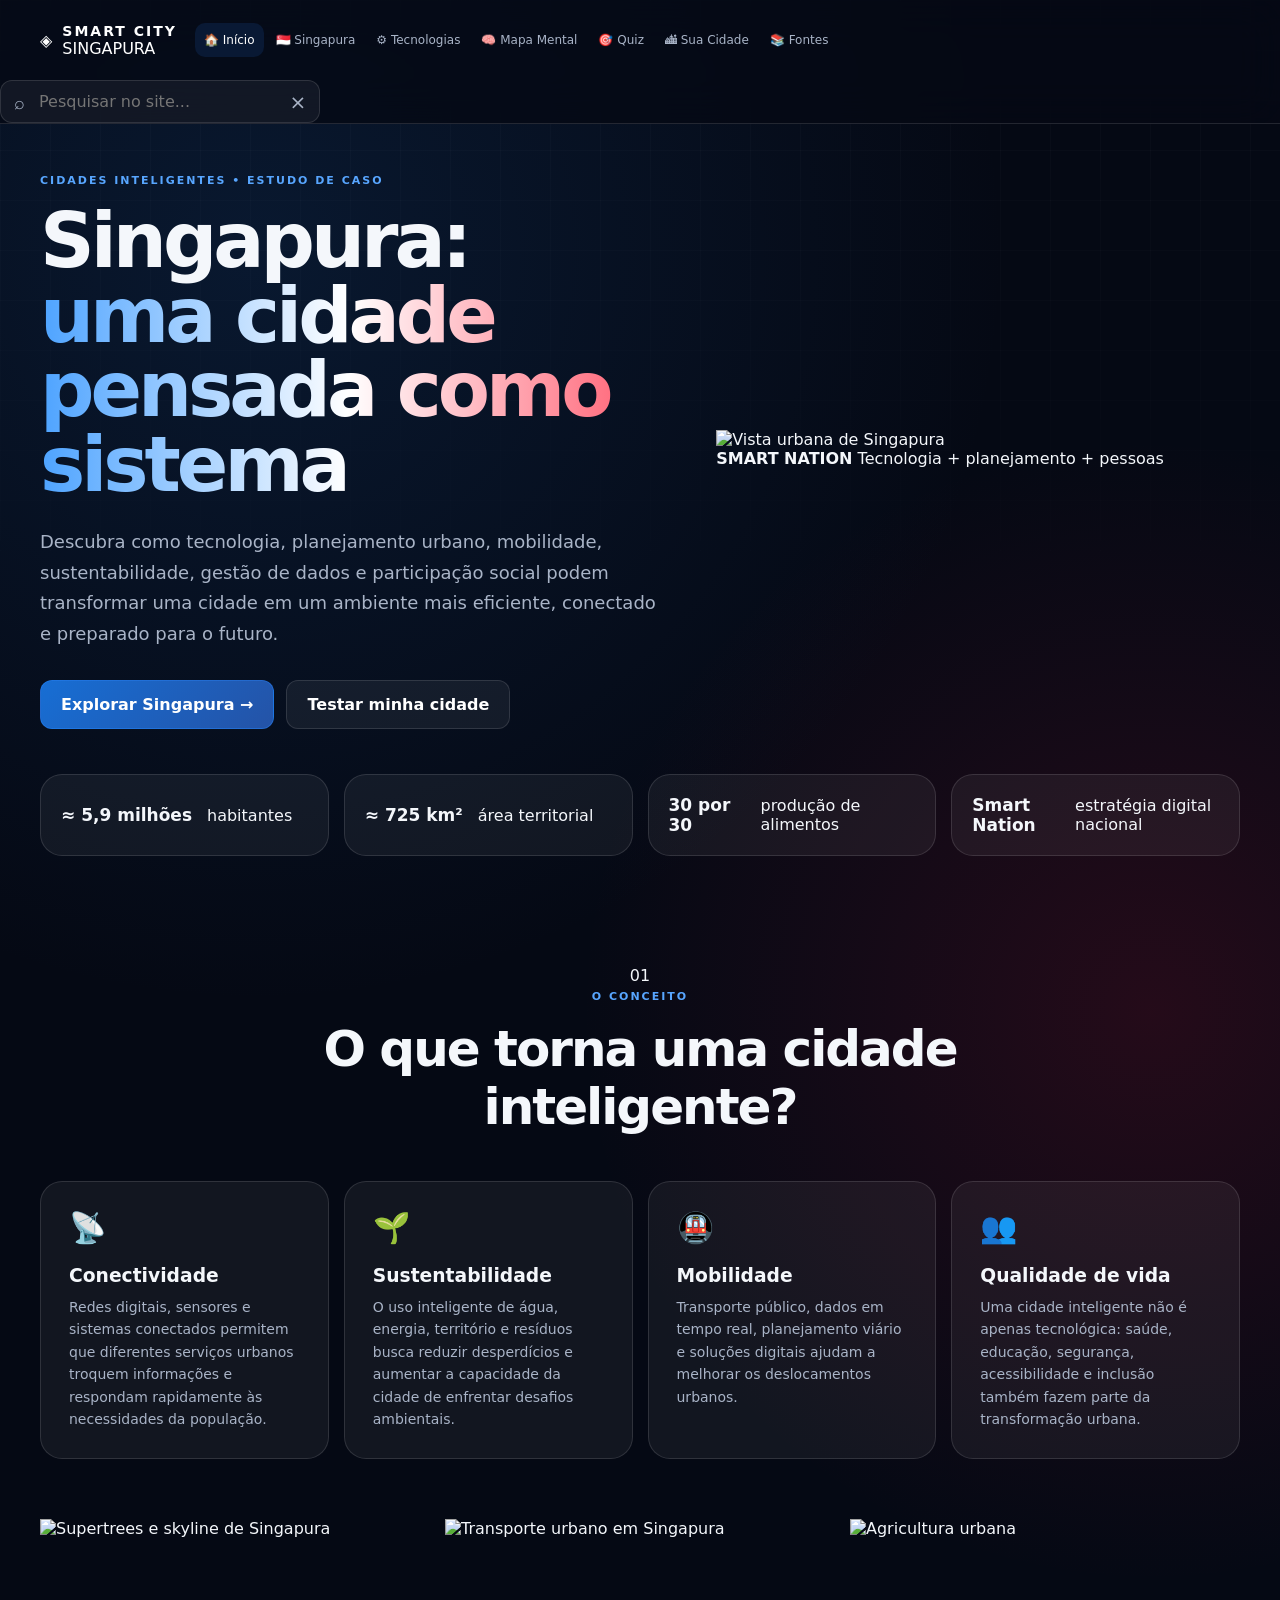
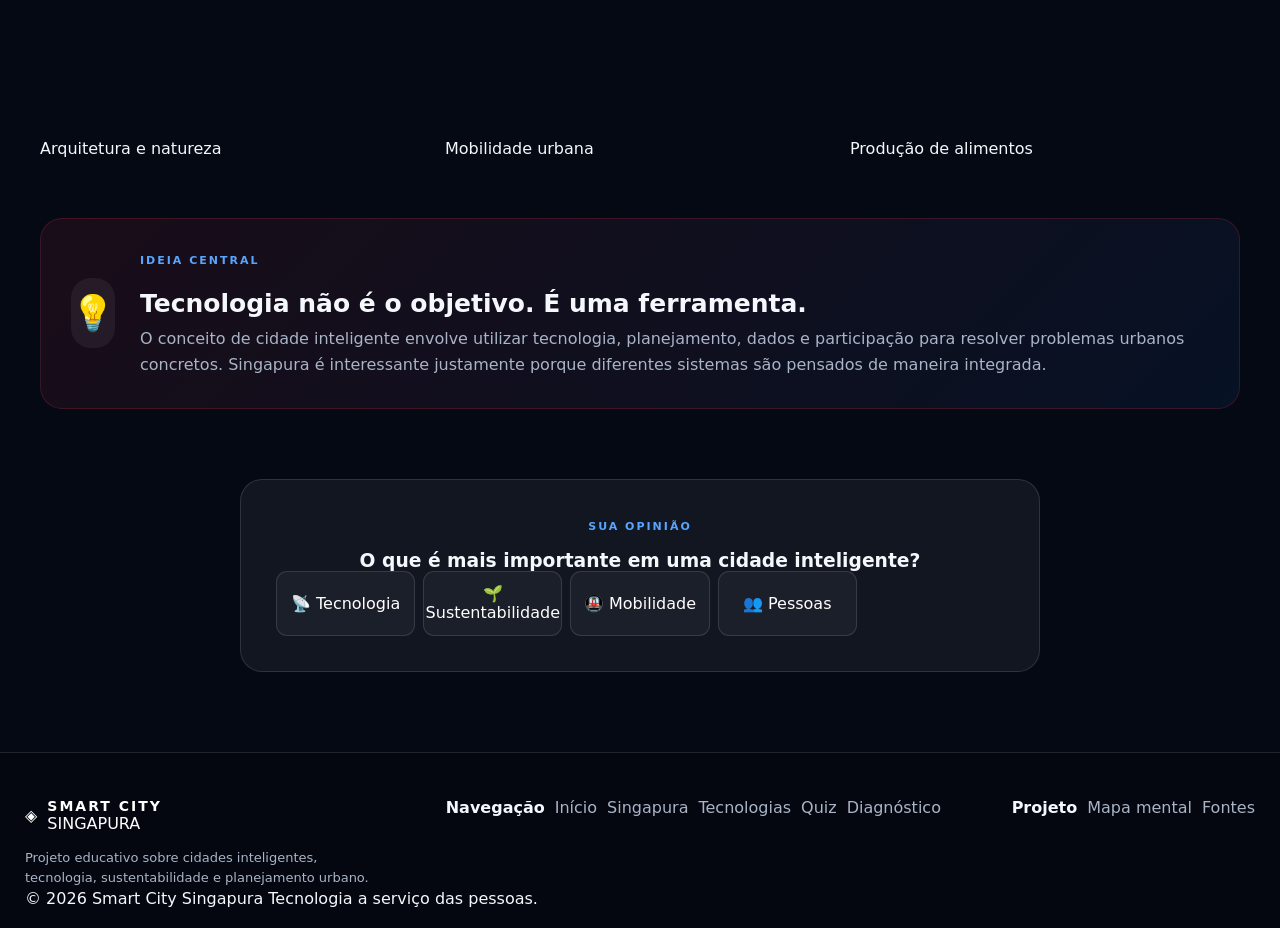
==== index.html @ 17be6ae1 "Add files via upload" ====
<!DOCTYPE html>
<html lang="pt-BR">
<head>
    <meta charset="UTF-8">

    <meta
        name="viewport"
        content="width=device-width, initial-scale=1.0"
    >

    <meta
        name="description"
        content="Smart City Singapura — estudo sobre cidades inteligentes, tecnologias urbanas, sustentabilidade e diagnóstico de cidades."
    >

    <meta
        name="author"
        content="Smart City Singapura"
    >

    <title>
        Smart City Singapura | Diagnóstico de Cidades
    </title>

    <link rel="stylesheet" href="style.css">
</head>

<body>

    <!-- =========================================================
         EFEITOS DE FUNDO
    ========================================================== -->

    <div class="background-effects">
        <div class="orb orb-one"></div>
        <div class="orb orb-two"></div>
        <div class="orb orb-three"></div>
        <div class="grid-background"></div>
    </div>


    <!-- =========================================================
         CABEÇALHO
    ========================================================== -->

    <header class="header">

        <div class="header-container">

            <div class="logo">
                <span class="logo-icon">◈</span>

                <div>
                    <strong>SMART CITY</strong>
                    <span>SINGAPURA</span>
                </div>
            </div>


            <button
                class="mobile-menu"
                id="mobileMenu"
                aria-label="Abrir menu"
            >
                ☰
            </button>


            <nav class="navigation" id="navigation">

                <button
                    class="nav-link active"
                    data-tab="inicio"
                >
                    🏠 Início
                </button>

                <button
                    class="nav-link"
                    data-tab="singapura"
                >
                    🇸🇬 Singapura
                </button>

                <button
                    class="nav-link"
                    data-tab="tecnologias"
                >
                    ⚙ Tecnologias
                </button>

                <button
                    class="nav-link"
                    data-tab="mapa"
                >
                    🧠 Mapa Mental
                </button>

                <button
                    class="nav-link"
                    data-tab="quiz"
                >
                    🎯 Quiz
                </button>

                <button
                    class="nav-link"
                    data-tab="teste-cidade"
                >
                    🏙 Sua Cidade
                </button>

                <button
                    class="nav-link"
                    data-tab="fontes"
                >
                    📚 Fontes
                </button>

            </nav>

        </div>


        <!-- =====================================================
             PESQUISA
        ====================================================== -->

        <div class="search-container">

            <div class="search-box">

                <span class="search-icon">⌕</span>

                <input
                    type="text"
                    id="searchInput"
                    placeholder="Pesquisar no site..."
                    autocomplete="off"
                >

                <button
                    id="clearSearch"
                    class="clear-search"
                    aria-label="Limpar pesquisa"
                >
                    ×
                </button>

            </div>

            <div
                id="searchResults"
                class="search-results"
            ></div>

        </div>

    </header>



    <main>


        <!-- =====================================================
             INÍCIO
        ====================================================== -->

        <section
            id="inicio"
            class="tab-section active"
        >

            <div class="hero">

                <div class="hero-content">

                    <span class="eyebrow">
                        CIDADES INTELIGENTES • ESTUDO DE CASO
                    </span>

                    <h1>
                        Singapura:
                        <span>uma cidade pensada como sistema</span>
                    </h1>

                    <p class="hero-description">
                        Descubra como tecnologia, planejamento urbano,
                        mobilidade, sustentabilidade, gestão de dados
                        e participação social podem transformar uma
                        cidade em um ambiente mais eficiente, conectado
                        e preparado para o futuro.
                    </p>


                    <div class="hero-buttons">

                        <button
                            class="primary-button"
                            data-scroll-tab="singapura"
                        >
                            Explorar Singapura →
                        </button>

                        <button
                            class="secondary-button"
                            data-scroll-tab="teste-cidade"
                        >
                            Testar minha cidade
                        </button>

                    </div>

                </div>


                <div class="hero-image">

                    <img
                        src="https://images.unsplash.com/photo-1525625293386-3f8f99389edd?auto=format&fit=crop&w=1200&q=85"
                        alt="Vista urbana de Singapura"
                    >

                    <div class="hero-image-overlay">
                        <strong>SMART NATION</strong>
                        <span>Tecnologia + planejamento + pessoas</span>
                    </div>

                </div>

            </div>



            <!-- ESTATÍSTICAS -->

            <div class="stats-grid">

                <article class="stat-card">
                    <strong>≈ 5,9 milhões</strong>
                    <span>habitantes</span>
                </article>

                <article class="stat-card">
                    <strong>≈ 725 km²</strong>
                    <span>área territorial</span>
                </article>

                <article class="stat-card">
                    <strong>30 por 30</strong>
                    <span>produção de alimentos</span>
                </article>

                <article class="stat-card">
                    <strong>Smart Nation</strong>
                    <span>estratégia digital nacional</span>
                </article>

            </div>



            <!-- CONCEITO -->

            <div class="section-heading">

                <span class="section-number">
                    01
                </span>

                <div>
                    <span class="eyebrow">
                        O CONCEITO
                    </span>

                    <h2>
                        O que torna uma cidade inteligente?
                    </h2>
                </div>

            </div>


            <div class="feature-grid">

                <article class="feature-card">

                    <div class="feature-icon">
                        📡
                    </div>

                    <h3>
                        Conectividade
                    </h3>

                    <p>
                        Redes digitais, sensores e sistemas conectados
                        permitem que diferentes serviços urbanos troquem
                        informações e respondam rapidamente às necessidades
                        da população.
                    </p>

                </article>


                <article class="feature-card">

                    <div class="feature-icon">
                        🌱
                    </div>

                    <h3>
                        Sustentabilidade
                    </h3>

                    <p>
                        O uso inteligente de água, energia, território e
                        resíduos busca reduzir desperdícios e aumentar a
                        capacidade da cidade de enfrentar desafios ambientais.
                    </p>

                </article>


                <article class="feature-card">

                    <div class="feature-icon">
                        🚇
                    </div>

                    <h3>
                        Mobilidade
                    </h3>

                    <p>
                        Transporte público, dados em tempo real, planejamento
                        viário e soluções digitais ajudam a melhorar os
                        deslocamentos urbanos.
                    </p>

                </article>


                <article class="feature-card">

                    <div class="feature-icon">
                        👥
                    </div>

                    <h3>
                        Qualidade de vida
                    </h3>

                    <p>
                        Uma cidade inteligente não é apenas tecnológica:
                        saúde, educação, segurança, acessibilidade e inclusão
                        também fazem parte da transformação urbana.
                    </p>

                </article>

            </div>



            <!-- IMAGENS -->

            <div class="image-strip">

                <div class="strip-image">

                    <img
                        src="https://images.unsplash.com/photo-1518684079-3c830dcef090?auto=format&fit=crop&w=900&q=80"
                        alt="Supertrees e skyline de Singapura"
                    >

                    <span>
                        Arquitetura e natureza
                    </span>

                </div>


                <div class="strip-image">

                    <img
                        src="https://images.unsplash.com/photo-1565967511849-76a60a516170?auto=format&fit=crop&w=900&q=80"
                        alt="Transporte urbano em Singapura"
                    >

                    <span>
                        Mobilidade urbana
                    </span>

                </div>


                <div class="strip-image">

                    <img
                        src="https://images.unsplash.com/photo-1535268647677-300dbf3d78d1?auto=format&fit=crop&w=900&q=80"
                        alt="Agricultura urbana"
                    >

                    <span>
                        Produção de alimentos
                    </span>

                </div>

            </div>



            <!-- DESTAQUE -->

            <div class="highlight">

                <div class="highlight-icon">
                    💡
                </div>

                <div>

                    <span class="eyebrow">
                        IDEIA CENTRAL
                    </span>

                    <h3>
                        Tecnologia não é o objetivo. É uma ferramenta.
                    </h3>

                    <p>
                        O conceito de cidade inteligente envolve utilizar
                        tecnologia, planejamento, dados e participação para
                        resolver problemas urbanos concretos. Singapura é
                        interessante justamente porque diferentes sistemas
                        são pensados de maneira integrada.
                    </p>

                </div>

            </div>

        </section>



        <!-- =====================================================
             SINGAPURA
        ====================================================== -->

        <section
            id="singapura"
            class="tab-section"
        >

            <div class="section-heading large-heading">

                <span class="section-number">
                    02
                </span>

                <div>

                    <span class="eyebrow">
                        ESTUDO DE CASO
                    </span>

                    <h2>
                        Singapura por dentro
                    </h2>

                    <p>
                        Conheça diferentes aspectos sociais, culturais,
                        econômicos, ambientais e tecnológicos da cidade.
                    </p>

                </div>

            </div>



            <!-- FILTROS -->

            <div class="filter-buttons">

                <button
                    class="filter-button active"
                    data-filter="todos"
                >
                    Todos
                </button>

                <button
                    class="filter-button"
                    data-filter="cultura"
                >
                    Cultura
                </button>

                <button
                    class="filter-button"
                    data-filter="economia"
                >
                    Economia
                </button>

                <button
                    class="filter-button"
                    data-filter="agricultura"
                >
                    Agricultura
                </button>

                <button
                    class="filter-button"
                    data-filter="tecnologia"
                >
                    Tecnologia
                </button>

                <button
                    class="filter-button"
                    data-filter="ambiente"
                >
                    Ambiente
                </button>

                <button
                    class="filter-button"
                    data-filter="curiosidades"
                >
                    Curiosidades
                </button>

            </div>



            <!-- CARDS -->

            <div class="information-grid">


                <article
                    class="info-card"
                    data-category="cultura"
                    data-detail="cultura"
                >

                    <div class="info-image">

                        <img
                            src="https://images.unsplash.com/photo-1548013146-72479768bada?auto=format&fit=crop&w=1000&q=85"
                            alt="Diversidade cultural de Singapura"
                        >

                        <span class="info-badge">
                            CULTURA
                        </span>

                    </div>

                    <div class="info-content">

                        <h3>
                            Mosaico cultural
                        </h3>

                        <p>
                            Chineses, malaios, indianos e outros grupos
                            formam uma sociedade multicultural com diferentes
                            línguas, religiões, costumes e tradições.
                        </p>

                        <button
                            class="card-link"
                            data-detail-button="cultura"
                        >
                            Explorar tema →
                        </button>

                    </div>

                </article>



                <article
                    class="info-card"
                    data-category="cultura"
                    data-detail="singlish"
                >

                    <div class="info-image">

                        <img
                            src="https://images.unsplash.com/photo-1508964942454-1a56651d54ac?auto=format&fit=crop&w=1000&q=85"
                            alt="Cidade de Singapura"
                        >

                        <span class="info-badge">
                            CULTURA
                        </span>

                    </div>

                    <div class="info-content">

                        <h3>
                            Singlish
                        </h3>

                        <p>
                            O inglês de Singapura desenvolveu características
                            próprias a partir do contato entre diferentes
                            línguas e culturas.
                        </p>

                        <button
                            class="card-link"
                            data-detail-button="singlish"
                        >
                            Explorar tema →
                        </button>

                    </div>

                </article>



                <article
                    class="info-card"
                    data-category="cultura"
                    data-detail="hawker"
                >

                    <div class="info-image">

                        <img
                            src="https://images.unsplash.com/photo-1552566626-52f8b828add9?auto=format&fit=crop&w=1000&q=85"
                            alt="Alimentação e gastronomia"
                        >

                        <span class="info-badge">
                            CULTURA
                        </span>

                    </div>

                    <div class="info-content">

                        <h3>
                            Hawker Centres
                        </h3>

                        <p>
                            Centros de alimentação popular fazem parte da
                            identidade urbana e cultural de Singapura.
                        </p>

                        <button
                            class="card-link"
                            data-detail-button="hawker"
                        >
                            Explorar tema →
                        </button>

                    </div>

                </article>



                <article
                    class="info-card"
                    data-category="economia"
                    data-detail="economia"
                >

                    <div class="info-image">

                        <img
                            src="https://images.unsplash.com/photo-1525625293386-3f8f99389edd?auto=format&fit=crop&w=1000&q=85"
                            alt="Centro financeiro de Singapura"
                        >

                        <span class="info-badge">
                            ECONOMIA
                        </span>

                    </div>

                    <div class="info-content">

                        <h3>
                            Economia avançada
                        </h3>

                        <p>
                            A posição estratégica, a infraestrutura e a
                            integração com redes globais ajudaram Singapura
                            a desenvolver uma economia altamente conectada.
                        </p>

                        <button
                            class="card-link"
                            data-detail-button="economia"
                        >
                            Explorar tema →
                        </button>

                    </div>

                </article>



                <article
                    class="info-card"
                    data-category="economia"
                    data-detail="porto"
                >

                    <div class="info-image">

                        <img
                            src="https://images.unsplash.com/photo-1494412651409-8963ce7935a7?auto=format&fit=crop&w=1000&q=85"
                            alt="Porto e transporte marítimo"
                        >

                        <span class="info-badge">
                            LOGÍSTICA
                        </span>

                    </div>

                    <div class="info-content">

                        <h3>
                            Porto de Singapura
                        </h3>

                        <p>
                            A infraestrutura portuária é uma das peças
                            importantes da posição estratégica da cidade
                            no comércio internacional.
                        </p>

                        <button
                            class="card-link"
                            data-detail-button="porto"
                        >
                            Explorar tema →
                        </button>

                    </div>

                </article>



                <article
                    class="info-card"
                    data-category="tecnologia"
                    data-detail="virtual-singapore"
                >

                    <div class="info-image">

                        <img
                            src="https://images.unsplash.com/photo-1518005020951-eccb494ad742?auto=format&fit=crop&w=1000&q=85"
                            alt="Modelo digital de cidade"
                        >

                        <span class="info-badge">
                            DIGITAL
                        </span>

                    </div>

                    <div class="info-content">

                        <h3>
                            Virtual Singapore
                        </h3>

                        <p>
                            Modelos digitais tridimensionais podem ajudar
                            pesquisadores e gestores a visualizar e analisar
                            diferentes aspectos da cidade.
                        </p>

                        <button
                            class="card-link"
                            data-detail-button="virtual-singapore"
                        >
                            Explorar tema →
                        </button>

                    </div>

                </article>



                <article
                    class="info-card"
                    data-category="agricultura"
                    data-detail="30-por-30"
                >

                    <div class="info-image">

                        <img
                            src="https://images.unsplash.com/photo-1523742811355-4f34b2f8e9f6?auto=format&fit=crop&w=1000&q=85"
                            alt="Agricultura urbana"
                        >

                        <span class="info-badge">
                            AGRICULTURA
                        </span>

                    </div>

                    <div class="info-content">

                        <h3>
                            Plano 30 por 30
                        </h3>

                        <p>
                            A estratégia busca ampliar a capacidade local de
                            produção de alimentos, importante para uma cidade
                            com território limitado.
                        </p>

                        <button
                            class="card-link"
                            data-detail-button="30-por-30"
                        >
                            Explorar tema →
                        </button>

                    </div>

                </article>



                <article
                    class="info-card"
                    data-category="agricultura"
                    data-detail="agricultura-vertical"
                >

                    <div class="info-image">

                        <img
                            src="https://images.unsplash.com/photo-1592982537447-6f8b2a7f7a31?auto=format&fit=crop&w=1000&q=85"
                            alt="Agricultura vertical"
                        >

                        <span class="info-badge">
                            INOVAÇÃO
                        </span>

                    </div>

                    <div class="info-content">

                        <h3>
                            Agricultura vertical
                        </h3>

                        <p>
                            Técnicas de cultivo em ambientes controlados
                            permitem utilizar espaços urbanos de maneira
                            mais eficiente.
                        </p>

                        <button
                            class="card-link"
                            data-detail-button="agricultura-vertical"
                        >
                            Explorar tema →
                        </button>

                    </div>

                </article>



                <article
                    class="info-card"
                    data-category="ambiente"
                    data-detail="supertrees"
                >

                    <div class="info-image">

                        <img
                            src="https://images.unsplash.com/photo-1537996194471-e657df975ab4?auto=format&fit=crop&w=1000&q=85"
                            alt="Supertrees de Singapura"
                        >

                        <span class="info-badge">
                            AMBIENTE
                        </span>

                    </div>

                    <div class="info-content">

                        <h3>
                            Supertrees
                        </h3>

                        <p>
                            As estruturas do Gardens by the Bay combinam
                            paisagismo, arquitetura, engenharia e elementos
                            relacionados à sustentabilidade.
                        </p>

                        <button
                            class="card-link"
                            data-detail-button="supertrees"
                        >
                            Explorar tema →
                        </button>

                    </div>

                </article>



                <article
                    class="info-card"
                    data-category="ambiente"
                    data-detail="newater"
                >

                    <div class="info-image">

                        <img
                            src="https://images.unsplash.com/photo-1548839140-29a749e1cf4d?auto=format&fit=crop&w=1000&q=85"
                            alt="Água e sustentabilidade"
                        >

                        <span class="info-badge">
                            ÁGUA
                        </span>

                    </div>

                    <div class="info-content">

                        <h3>
                            NEWater
                        </h3>

                        <p>
                            O sistema de reúso de água é uma das estratégias
                            utilizadas por Singapura para aumentar a segurança
                            hídrica.
                        </p>

                        <button
                            class="card-link"
                            data-detail-button="newater"
                        >
                            Explorar tema →
                        </button>

                    </div>

                </article>



                <article
                    class="info-card"
                    data-category="curiosidades"
                    data-detail="chiclete"
                >

                    <div class="info-image">

                        <img
                            src="https://images.unsplash.com/photo-1492619375914-88005aa9e8fb?auto=format&fit=crop&w=1000&q=85"
                            alt="Rua urbana de Singapura"
                        >

                        <span class="info-badge">
                            CURIOSIDADE
                        </span>

                    </div>

                    <div class="info-content">

                        <h3>
                            A questão do chiclete
                        </h3>

                        <p>
                            As regras de Singapura sobre goma de mascar são
                            frequentemente citadas como exemplo de como o país
                            utiliza regulamentação para lidar com questões
                            de ordem pública.
                        </p>

                        <button
                            class="card-link"
                            data-detail-button="chiclete"
                        >
                            Explorar tema →
                        </button>

                    </div>

                </article>

            </div>


            <div class="explore-message">

                <span>↗</span>

                <p>
                    Clique em qualquer tema para abrir uma explicação
                    detalhada dentro do próprio site.
                </p>

            </div>

        </section>



        <!-- =====================================================
             DETALHES DE SINGAPURA
        ====================================================== -->

        <section
            id="detalhes-singapura"
            class="tab-section"
        >

            <div class="detail-header">

                <button
                    class="back-button"
                    id="backToSingapore"
                >
                    ← Voltar para Singapura
                </button>

                <span class="eyebrow">
                    EXPLORAÇÃO DETALHADA
                </span>

                <h2 id="detailTitle">
                    Singapura em detalhes
                </h2>

                <p id="detailSubtitle">
                    Selecione um tema para começar.
                </p>

            </div>


            <div
                id="detailContent"
                class="detail-content"
            >

                <div class="detail-placeholder">

                    <div class="detail-placeholder-icon">
                        ◈
                    </div>

                    <h3>
                        Explore os temas de Singapura
                    </h3>

                    <p>
                        Volte à seção anterior e selecione um dos cartões
                        para visualizar uma análise mais aprofundada.
                    </p>

                </div>

            </div>

        </section>



        <!-- =====================================================
             TECNOLOGIAS
        ====================================================== -->

        <section
            id="tecnologias"
            class="tab-section"
        >

            <div class="section-heading large-heading">

                <span class="section-number">
                    03
                </span>

                <div>

                    <span class="eyebrow">
                        INFRAESTRUTURA DIGITAL
                    </span>

                    <h2>
                        Tecnologias de uma Smart City
                    </h2>

                    <p>
                        As tecnologias abaixo representam diferentes
                        componentes de uma cidade inteligente.
                    </p>

                </div>

            </div>


            <div class="technology-tabs">

                <button
                    class="technology-tab active"
                    data-tech="mobilidade"
                >
                    🚇 Mobilidade
                </button>

                <button
                    class="technology-tab"
                    data-tech="iot"
                >
                    📡 IoT e sensores
                </button>

                <button
                    class="technology-tab"
                    data-tech="ia"
                >
                    🤖 IA e dados
                </button>

                <button
                    class="technology-tab"
                    data-tech="energia"
                >
                    ⚡ Smart Grid
                </button>

                <button
                    class="technology-tab"
                    data-tech="agua"
                >
                    💧 Água
                </button>

                <button
                    class="technology-tab"
                    data-tech="residuos"
                >
                    ♻ Resíduos
                </button>

                <button
                    class="technology-tab"
                    data-tech="5g"
                >
                    📶 5G
                </button>

                <button
                    class="technology-tab"
                    data-tech="digital-twin"
                >
                    🏙 Digital Twin
                </button>

                <button
                    class="technology-tab"
                    data-tech="governo"
                >
                    🏛 Governo digital
                </button>

            </div>


            <div class="technology-panels">


                <article
                    class="technology-panel active"
                    data-tech-panel="mobilidade"
                >

                    <div class="technology-panel-icon">
                        🚇
                    </div>

                    <div>

                        <span class="eyebrow">
                            MOBILIDADE INTELIGENTE
                        </span>

                        <h3>
                            Transporte conectado
                        </h3>

                        <p>
                            Uma cidade inteligente utiliza dados,
                            infraestrutura digital e planejamento para
                            melhorar o deslocamento de pessoas e mercadorias.
                        </p>

                        <ul>
                            <li>Transporte público integrado.</li>
                            <li>Informações em tempo real.</li>
                            <li>Gestão inteligente do trânsito.</li>
                            <li>Rotas acessíveis e conectadas.</li>
                            <li>Planejamento baseado em dados.</li>
                        </ul>

                    </div>

                </article>



                <article
                    class="technology-panel"
                    data-tech-panel="iot"
                >

                    <div class="technology-panel-icon">
                        📡
                    </div>

                    <div>

                        <span class="eyebrow">
                            INTERNET DAS COISAS
                        </span>

                        <h3>
                            IoT e sensores urbanos
                        </h3>

                        <p>
                            Sensores podem coletar informações sobre
                            temperatura, qualidade do ar, iluminação,
                            tráfego, água e outros elementos urbanos.
                        </p>

                        <ul>
                            <li>Monitoramento ambiental.</li>
                            <li>Iluminação inteligente.</li>
                            <li>Sensores de estacionamento.</li>
                            <li>Monitoramento de infraestrutura.</li>
                            <li>Gestão baseada em dados.</li>
                        </ul>

                    </div>

                </article>



                <article
                    class="technology-panel"
                    data-tech-panel="ia"
                >

                    <div class="technology-panel-icon">
                        🤖
                    </div>

                    <div>

                        <span class="eyebrow">
                            INTELIGÊNCIA ARTIFICIAL
                        </span>

                        <h3>
                            IA e análise de dados
                        </h3>

                        <p>
                            Sistemas de inteligência artificial podem
                            encontrar padrões em grandes conjuntos de
                            dados e apoiar decisões públicas e privadas.
                        </p>

                        <ul>
                            <li>Previsão de demanda.</li>
                            <li>Análise de trânsito.</li>
                            <li>Detecção de padrões.</li>
                            <li>Manutenção preditiva.</li>
                            <li>Planejamento urbano.</li>
                        </ul>

                    </div>

                </article>



                <article
                    class="technology-panel"
                    data-tech-panel="energia"
                >

                    <div class="technology-panel-icon">
                        ⚡
                    </div>

                    <div>

                        <span class="eyebrow">
                            ENERGIA
                        </span>

                        <h3>
                            Smart Grid
                        </h3>

                        <p>
                            Redes elétricas inteligentes utilizam medição,
                            comunicação e automação para melhorar o
                            acompanhamento e o gerenciamento da energia.
                        </p>

                        <ul>
                            <li>Medição inteligente.</li>
                            <li>Monitoramento do consumo.</li>
                            <li>Integração de fontes renováveis.</li>
                            <li>Redução de perdas.</li>
                            <li>Gestão da demanda.</li>
                        </ul>

                    </div>

                </article>



                <article
                    class="technology-panel"
                    data-tech-panel="agua"
                >

                    <div class="technology-panel-icon">
                        💧
                    </div>

                    <div>

                        <span class="eyebrow">
                            RECURSOS HÍDRICOS
                        </span>

                        <h3>
                            Água inteligente
                        </h3>

                        <p>
                            Tecnologias de monitoramento podem ajudar a
                            identificar vazamentos, acompanhar consumo e
                            melhorar a gestão dos recursos hídricos.
                        </p>

                        <ul>
                            <li>Medidores inteligentes.</li>
                            <li>Detecção de vazamentos.</li>
                            <li>Monitoramento da qualidade.</li>
                            <li>Reúso de água.</li>
                            <li>Gestão da demanda.</li>
                        </ul>

                    </div>

                </article>



                <article
                    class="technology-panel"
                    data-tech-panel="residuos"
                >

                    <div class="technology-panel-icon">
                        ♻
                    </div>

                    <div>

                        <span class="eyebrow">
                            ECONOMIA CIRCULAR
                        </span>

                        <h3>
                            Gestão inteligente de resíduos
                        </h3>

                        <p>
                            Dados e sensores podem ajudar municípios a
                            planejar melhor a coleta e diminuir desperdícios.
                        </p>

                        <ul>
                            <li>Contêineres monitorados.</li>
                            <li>Rotas de coleta otimizadas.</li>
                            <li>Reciclagem.</li>
                            <li>Compostagem.</li>
                            <li>Economia circular.</li>
                        </ul>

                    </div>

                </article>



                <article
                    class="technology-panel"
                    data-tech-panel="5g"
                >

                    <div class="technology-panel-icon">
                        📶
                    </div>

                    <div>

                        <span class="eyebrow">
                            CONECTIVIDADE
                        </span>

                        <h3>
                            5G e redes de alta velocidade
                        </h3>

                        <p>
                            Redes de alta velocidade podem ampliar a
                            comunicação entre pessoas, dispositivos,
                            sensores e sistemas urbanos.
                        </p>

                        <ul>
                            <li>Baixa latência.</li>
                            <li>Maior capacidade de conexão.</li>
                            <li>Internet das Coisas.</li>
                            <li>Aplicações urbanas em tempo real.</li>
                            <li>Conectividade avançada.</li>
                        </ul>

                    </div>

                </article>



                <article
                    class="technology-panel"
                    data-tech-panel="digital-twin"
                >

                    <div class="technology-panel-icon">
                        🏙
                    </div>

                    <div>

                        <span class="eyebrow">
                            GÊMEOS DIGITAIS
                        </span>

                        <h3>
                            Digital Twin
                        </h3>

                        <p>
                            Um modelo digital de uma cidade pode integrar
                            diferentes informações para simular cenários,
                            visualizar problemas e apoiar decisões.
                        </p>

                        <ul>
                            <li>Simulação urbana.</li>
                            <li>Modelagem tridimensional.</li>
                            <li>Análise de cenários.</li>
                            <li>Planejamento de infraestrutura.</li>
                            <li>Apoio à tomada de decisão.</li>
                        </ul>

                    </div>

                </article>



                <article
                    class="technology-panel"
                    data-tech-panel="governo"
                >

                    <div class="technology-panel-icon">
                        🏛
                    </div>

                    <div>

                        <span class="eyebrow">
                            GOVERNO DIGITAL
                        </span>

                        <h3>
                            Serviços públicos digitais
                        </h3>

                        <p>
                            Plataformas digitais podem aproximar o cidadão
                            dos serviços públicos e tornar processos mais
                            acessíveis e eficientes.
                        </p>

                        <ul>
                            <li>Serviços digitais.</li>
                            <li>Identidade digital.</li>
                            <li>Pagamentos eletrônicos.</li>
                            <li>Participação cidadã.</li>
                            <li>Transparência e dados públicos.</li>
                        </ul>

                    </div>

                </article>

            </div>

        </section>



        <!-- =====================================================
             MAPA MENTAL
        ====================================================== -->

        <section
            id="mapa"
            class="tab-section"
        >

            <div class="section-heading large-heading">

                <span class="section-number">
                    04
                </span>

                <div>

                    <span class="eyebrow">
                        VISÃO SISTÊMICA
                    </span>

                    <h2>
                        Mapa mental da cidade inteligente
                    </h2>

                    <p>
                        Clique nos elementos para entender como os
                        diferentes componentes de uma Smart City se
                        relacionam.
                    </p>

                </div>

            </div>


            <div class="mind-map" id="mindMap">

                <svg
                    class="mind-connections"
                    id="mindConnections"
                    viewBox="0 0 1000 650"
                    preserveAspectRatio="none"
                >
                </svg>


                <div
                    class="mind-center"
                    data-mind="centro"
                >
                    <span>SMART</span>
                    <strong>CITY</strong>
                </div>


                <button
                    class="mind-node mind-node-one"
                    data-mind="tecnologia"
                >
                    <span>📡</span>
                    Tecnologia
                </button>


                <button
                    class="mind-node mind-node-two"
                    data-mind="sustentabilidade"
                >
                    <span>🌱</span>
                    Sustentabilidade
                </button>


                <button
                    class="mind-node mind-node-three"
                    data-mind="mobilidade"
                >
                    <span>🚇</span>
                    Mobilidade
                </button>


                <button
                    class="mind-node mind-node-four"
                    data-mind="governanca"
                >
                    <span>🏛</span>
                    Governança
                </button>


                <button
                    class="mind-node mind-node-five"
                    data-mind="pessoas"
                >
                    <span>👥</span>
                    Pessoas
                </button>


                <button
                    class="mind-node mind-node-six"
                    data-mind="economia"
                >
                    <span>💼</span>
                    Economia
                </button>


                <button
                    class="mind-node mind-node-seven"
                    data-mind="dados"
                >
                    <span>📊</span>
                    Dados
                </button>


                <button
                    class="mind-node mind-node-eight"
                    data-mind="resiliencia"
                >
                    <span>🛡</span>
                    Resiliência
                </button>

            </div>


            <div
                class="mind-info"
                id="mindInfo"
            >

                <span class="eyebrow">
                    SELECIONE UM ELEMENTO
                </span>

                <h3>
                    Como funciona uma cidade inteligente?
                </h3>

                <p>
                    Uma Smart City funciona como um sistema integrado.
                    Tecnologia, infraestrutura, meio ambiente, economia,
                    governo e pessoas precisam trabalhar em conjunto.
                </p>

            </div>

        </section>



        <!-- =====================================================
             QUIZ
        ====================================================== -->

        <section
            id="quiz"
            class="tab-section"
        >

            <div class="section-heading large-heading">

                <span class="section-number">
                    05
                </span>

                <div>

                    <span class="eyebrow">
                        TESTE SEUS CONHECIMENTOS
                    </span>

                    <h2>
                        Quiz Smart City
                    </h2>

                    <p>
                        Responda às perguntas e descubra quanto você
                        aprendeu sobre cidades inteligentes e Singapura.
                    </p>

                </div>

            </div>


            <div class="quiz-container">

                <div class="quiz-top">

                    <div class="quiz-progress">

                        <span id="quizQuestionNumber">
                            Questão 1
                        </span>

                        <span id="quizScore">
                            Pontuação: 0
                        </span>

                    </div>

                    <div class="progress-bar">

                        <div
                            id="quizProgressBar"
                            class="progress-fill"
                        ></div>

                    </div>

                </div>


                <div id="quizQuestions"></div>


                <div
                    id="quizResult"
                    class="quiz-result hidden"
                ></div>

            </div>

        </section>



        <!-- =====================================================
             ENQUETE
        ====================================================== -->

        <section class="poll-section">

            <div class="poll">

                <div>

                    <span class="eyebrow">
                        SUA OPINIÃO
                    </span>

                    <h3>
                        O que é mais importante em uma cidade inteligente?
                    </h3>

                </div>


                <div class="poll-options">

                    <button data-poll="tecnologia">
                        📡 Tecnologia
                    </button>

                    <button data-poll="sustentabilidade">
                        🌱 Sustentabilidade
                    </button>

                    <button data-poll="mobilidade">
                        🚇 Mobilidade
                    </button>

                    <button data-poll="pessoas">
                        👥 Pessoas
                    </button>

                </div>


                <div
                    id="pollResult"
                    class="poll-result"
                ></div>

            </div>

        </section>



        <!-- =====================================================
             TESTE SUA CIDADE
        ====================================================== -->

        <section
            id="teste-cidade"
            class="tab-section"
        >

            <div class="section-heading large-heading">

                <span class="section-number">
                    06
                </span>

                <div>

                    <span class="eyebrow">
                        DIAGNÓSTICO URBANO
                    </span>

                    <h2>
                        Teste sua cidade
                    </h2>

                    <p>
                        Responda às perguntas abaixo e receba um diagnóstico
                        organizado por dimensões de uma cidade inteligente.
                    </p>

                </div>

            </div>


            <div class="city-test-container">


                <div
                    id="cityIntro"
                    class="city-intro"
                >

                    <div class="city-intro-icon">
                        🏙
                    </div>

                    <h3>
                        Vamos avaliar sua cidade
                    </h3>

                    <p>
                        O resultado é educativo e não representa uma
                        classificação oficial. Ele serve para identificar
                        possíveis pontos fortes e áreas que merecem atenção.
                    </p>


                    <label for="cityName">
                        Nome da cidade
                    </label>

                    <input
                        type="text"
                        id="cityName"
                        placeholder="Digite o nome da sua cidade"
                        maxlength="60"
                    >


                    <button
                        id="startCityTest"
                        class="primary-button"
                    >
                        Começar diagnóstico →
                    </button>

                </div>



                <div
                    id="cityQuestions"
                    class="city-questions hidden"
                ></div>



                <div
                    id="cityResult"
                    class="city-result hidden"
                >

                    <div class="result-header">

                        <span class="eyebrow">
                            RESULTADO DO DIAGNÓSTICO
                        </span>

                        <h3 id="resultCityName">
                            Sua cidade
                        </h3>

                        <div
                            id="overallScore"
                            class="overall-score"
                        >
                            0%
                        </div>

                        <p id="maturityLevel">
                            Maturidade urbana
                        </p>

                    </div>


                    <div
                        id="dimensionResults"
                        class="dimension-results"
                    ></div>


                    <div class="diagnosis-columns">

                        <div class="diagnosis-box strengths-box">

                            <span class="eyebrow">
                                PONTOS FORTES
                            </span>

                            <h4>
                                O que está funcionando
                            </h4>

                            <div
                                id="cityStrengths"
                            ></div>

                        </div>


                        <div class="diagnosis-box focus-box">

                            <span class="eyebrow">
                                PRIORIDADES
                            </span>

                            <h4>
                                Onde concentrar esforços
                            </h4>

                            <div
                                id="cityPriorities"
                            ></div>

                        </div>

                    </div>


                    <div class="recommendations">

                        <span class="eyebrow">
                            RECOMENDAÇÕES
                        </span>

                        <h4>
                            Próximos passos possíveis
                        </h4>

                        <div
                            id="cityRecommendations"
                            class="recommendation-grid"
                        ></div>

                    </div>


                    <button
                        id="restartCityTest"
                        class="secondary-button"
                    >
                        Refazer diagnóstico
                    </button>

                </div>

            </div>

        </section>



        <!-- =====================================================
             FONTES
        ====================================================== -->

        <section
            id="fontes"
            class="tab-section"
        >

            <div class="section-heading large-heading">

                <span class="section-number">
                    07
                </span>

                <div>

                    <span class="eyebrow">
                        PESQUISA E REFERÊNCIAS
                    </span>

                    <h2>
                        Fontes e materiais
                    </h2>

                    <p>
                        Consulte fontes oficiais, estudos, artigos e
                        materiais audiovisuais utilizados como referência.
                    </p>

                </div>

            </div>


            <div class="source-filters">

                <button
                    class="source-filter active"
                    data-source-filter="todos"
                >
                    Todas
                </button>

                <button
                    class="source-filter"
                    data-source-filter="brasil"
                >
                    🇧🇷 Brasil
                </button>

                <button
                    class="source-filter"
                    data-source-filter="singapura"
                >
                    🇸🇬 Singapura
                </button>

                <button
                    class="source-filter"
                    data-source-filter="estudo"
                >
                    Estudos
                </button>

                <button
                    class="source-filter"
                    data-source-filter="video"
                >
                    Vídeos
                </button>

            </div>


            <div class="sources-grid">


                <a
                    class="source-card"
                    data-source-category="brasil"
                    href="https://www.gov.br/cidades/pt-br/acesso-a-informacao/acoes-e-programas/desenvolvimento-urbano-e-metropolitano/projeto-andus/carta-brasileira-para-cidades-inteligentes"
                    target="_blank"
                    rel="noopener noreferrer"
                >

                    <span class="source-type">
                        🇧🇷 BRASIL
                    </span>

                    <h3>
                        Carta Brasileira para Cidades Inteligentes
                    </h3>

                    <p>
                        Referência nacional sobre desenvolvimento urbano
                        sustentável e transformação digital.
                    </p>

                    <span class="source-link">
                        Acessar fonte ↗
                    </span>

                </a>



                <a
                    class="source-card"
                    data-source-category="brasil"
                    href="https://www.gov.br/cidades/pt-br/acesso-a-informacao/participacao-social/editais-de-chamamento-publico/edital-de-chamamento-publico-sndum-no-1-2026-projeto-cidades-mais-inteligentes"
                    target="_blank"
                    rel="noopener noreferrer"
                >

                    <span class="source-type">
                        🇧🇷 BRASIL
                    </span>

                    <h3>
                        Projeto Cidades Mais Inteligentes
                    </h3>

                    <p>
                        Iniciativa do Ministério das Cidades relacionada
                        à transformação urbana digital dos municípios.
                    </p>

                    <span class="source-link">
                        Acessar fonte ↗
                    </span>

                </a>



                <a
                    class="source-card"
                    data-source-category="brasil estudo"
                    href="https://www.gov.br/inpi/pt-br/uso-estrategico-da-pi/estudos-e-informacao-tecnologica/Cidadesinteligentes_PIDadosFatos_INPINIPI_2023.pdf"
                    target="_blank"
                    rel="noopener noreferrer"
                >

                    <span class="source-type">
                        🇧🇷 ESTUDO
                    </span>

                    <h3>
                        Cidades Inteligentes — INPI, MDIC e ABDI
                    </h3>

                    <p>
                        Estudo brasileiro sobre tecnologias, dados e
                        desenvolvimento de cidades inteligentes.
                    </p>

                    <span class="source-link">
                        Ler estudo ↗
                    </span>

                </a>



                <a
                    class="source-card"
                    data-source-category="brasil estudo"
                    href="https://www.gov.br/cti/pt-br/publicacoes/livros/cidades-inteligentes-e-sustentaveis-no-brasil"
                    target="_blank"
                    rel="noopener noreferrer"
                >

                    <span class="source-type">
                        🇧🇷 METODOLOGIA
                    </span>

                    <h3>
                        Cidades Inteligentes e Sustentáveis no Brasil
                    </h3>

                    <p>
                        Material do CTI Renato Archer sobre avaliação e
                        diagnóstico de cidades.
                    </p>

                    <span class="source-link">
                        Consultar material ↗
                    </span>

                </a>



                <a
                    class="source-card"
                    data-source-category="brasil"
                    href="https://www.gov.br/pt-br/servicos/acessar-a-plataforma-inteli-gente?id=12454"
                    target="_blank"
                    rel="noopener noreferrer"
                >

                    <span class="source-type">
                        🇧🇷 DADOS
                    </span>

                    <h3>
                        Plataforma inteli.gente
                    </h3>

                    <p>
                        Plataforma federal voltada a informações e
                        indicadores relacionados aos municípios.
                    </p>

                    <span class="source-link">
                        Acessar plataforma ↗
                    </span>

                </a>



                <a
                    class="source-card"
                    data-source-category="brasil estudo"
                    href="https://doi.org/10.21874/rsp.v77i1.11279"
                    target="_blank"
                    rel="noopener noreferrer"
                >

                    <span class="source-type">
                        🇧🇷 ARTIGO
                    </span>

                    <h3>
                        Participação cidadã nas cidades inteligentes
                    </h3>

                    <p>
                        Estudo publicado na Revista do Serviço Público
                        sobre mecanismos de participação cidadã no Brasil.
                    </p>

                    <span class="source-link">
                        Ler artigo ↗
                    </span>

                </a>



                <a
                    class="source-card"
                    data-source-category="singapura"
                    href="https://www.smartnation.gov.sg/"
                    target="_blank"
                    rel="noopener noreferrer"
                >

                    <span class="source-type">
                        🇸🇬 OFICIAL
                    </span>

                    <h3>
                        Smart Nation Singapore
                    </h3>

                    <p>
                        Portal oficial da estratégia de transformação
                        digital de Singapura.
                    </p>

                    <span class="source-link">
                        Visitar ↗
                    </span>

                </a>



                <a
                    class="source-card"
                    data-source-category="singapura"
                    href="https://www.smartnation.gov.sg/initiatives/smart-city-solutions/"
                    target="_blank"
                    rel="noopener noreferrer"
                >

                    <span class="source-type">
                        🇸🇬 SMART CITY
                    </span>

                    <h3>
                        Smart City Solutions
                    </h3>

                    <p>
                        Exemplos de soluções urbanas digitais utilizadas
                        ou desenvolvidas em Singapura.
                    </p>

                    <span class="source-link">
                        Explorar ↗
                    </span>

                </a>



                <a
                    class="source-card"
                    data-source-category="singapura"
                    href="https://www.smartnation.gov.sg/about/our-vision/sn2/"
                    target="_blank"
                    rel="noopener noreferrer"
                >

                    <span class="source-type">
                        🇸🇬 ESTRATÉGIA
                    </span>

                    <h3>
                        Smart Nation 2.0
                    </h3>

                    <p>
                        Atualização da visão digital de Singapura e de
                        suas prioridades para o futuro.
                    </p>

                    <span class="source-link">
                        Conhecer ↗
                    </span>

                </a>



                <a
                    class="source-card"
                    data-source-category="singapura video"
                    href="https://www.youtube.com/watch?v=fOaBMMLeA4Q"
                    target="_blank"
                    rel="noopener noreferrer"
                >

                    <span class="source-type">
                        ▶ VÍDEO OFICIAL
                    </span>

                    <h3>
                        Our Smart Nation Journey
                    </h3>

                    <p>
                        Material audiovisual oficial sobre a trajetória
                        de transformação digital de Singapura.
                    </p>

                    <span class="source-link">
                        Assistir vídeo ↗
                    </span>

                </a>



                <a
                    class="source-card"
                    data-source-category="singapura"
                    href="https://www.smartnation.gov.sg/about/our-vision/sn1/"
                    target="_blank"
                    rel="noopener noreferrer"
                >

                    <span class="source-type">
                        🇸🇬 HISTÓRICO
                    </span>

                    <h3>
                        Smart Nation 1.0
                    </h3>

                    <p>
                        Informações sobre o início da estratégia nacional
                        de transformação digital.
                    </p>

                    <span class="source-link">
                        Ler mais ↗
                    </span>

                </a>



                <a
                    class="source-card"
                    data-source-category="brasil"
                    href="https://cidadesinteligentes.sp.gov.br/municipios"
                    target="_blank"
                    rel="noopener noreferrer"
                >

                    <span class="source-type">
                        🇧🇷 SÃO PAULO
                    </span>

                    <h3>
                        Cidades Inteligentes SP
                    </h3>

                    <p>
                        Programa estadual relacionado ao desenvolvimento
                        de municípios inteligentes.
                    </p>

                    <span class="source-link">
                        Acessar ↗
                    </span>

                </a>

            </div>


            <div class="sources-note">

                <strong>
                    📌 Importante
                </strong>

                <p>
                    As fontes servem como ponto de partida para aprofundar
                    o estudo. Uma cidade inteligente não deve ser avaliada
                    somente pela quantidade de tecnologia existente, mas
                    também por seus resultados sociais, ambientais,
                    econômicos e democráticos.
                </p>

            </div>

        </section>

    </main>



    <!-- =========================================================
         RODAPÉ
    ========================================================== -->

    <footer class="footer">

        <div class="footer-content">

            <div class="footer-brand">

                <div class="logo">
                    <span class="logo-icon">◈</span>

                    <div>
                        <strong>SMART CITY</strong>
                        <span>SINGAPURA</span>
                    </div>
                </div>

                <p>
                    Projeto educativo sobre cidades inteligentes,
                    tecnologia, sustentabilidade e planejamento urbano.
                </p>

            </div>


            <div class="footer-links">

                <strong>
                    Navegação
                </strong>

                <button data-tab="inicio">
                    Início
                </button>

                <button data-tab="singapura">
                    Singapura
                </button>

                <button data-tab="tecnologias">
                    Tecnologias
                </button>

                <button data-tab="quiz">
                    Quiz
                </button>

                <button data-tab="teste-cidade">
                    Diagnóstico
                </button>

            </div>


            <div class="footer-links">

                <strong>
                    Projeto
                </strong>

                <button data-tab="mapa">
                    Mapa mental
                </button>

                <button data-tab="fontes">
                    Fontes
                </button>

            </div>

        </div>


        <div class="footer-bottom">

            <span>
                © 2026 Smart City Singapura
            </span>

            <span>
                Tecnologia a serviço das pessoas.
            </span>

        </div>

    </footer>



    <!-- =========================================================
         JAVASCRIPT
    ========================================================== -->

    <script src="script.js"></script>

</body>
</html>
---- style.css ----
*{margin:0;padding:0;box-sizing:border-box}html{scroll-behavior:smooth}body{font-family:Inter,ui-sans-serif,system-ui,-apple-system,"Segoe UI",sans-serif;background:radial-gradient(circle at 20% 10%,rgba(20,70,130,.25),transparent 30%),radial-gradient(circle at 90% 40%,rgba(180,20,50,.18),transparent 30%),#050914;color:#f4f7fb;min-height:100vh;overflow-x:hidden}:root{--card:rgba(255,255,255,.055);--hover:rgba(255,255,255,.09);--border:rgba(255,255,255,.12);--muted:#a9b4c7;--blue:#2787ff;--blue-light:#58a6ff;--red:#ed3348;--green:#35d69a;--radius:22px;--max:1250px}.background-effects{position:fixed;inset:0;pointer-events:none;z-index:-1;overflow:hidden}.orb{position:absolute;width:450px;height:450px;border-radius:50%;filter:blur(100px);opacity:.15}.orb-1{background:#1269d3;top:-180px;left:-150px}.orb-2{background:#d71938;bottom:-180px;right:-150px}.grid-background{position:absolute;inset:0;background-image:linear-gradient(rgba(255,255,255,.025) 1px,transparent 1px),linear-gradient(90deg,rgba(255,255,255,.025) 1px,transparent 1px);background-size:50px 50px;mask-image:linear-gradient(to bottom,black,transparent 80%)}button,input{font:inherit}.header{position:sticky;top:0;z-index:100;backdrop-filter:blur(22px);background:rgba(5,9,20,.8);border-bottom:1px solid var(--border)}.header-container{max-width:var(--max);margin:auto;min-height:80px;padding:14px 25px;display:flex;align-items:center;gap:18px}.logo{display:flex;align-items:center;gap:10px;color:white;text-decoration:none;flex-shrink:0}.flag{font-size:30px}.logo strong{display:block;font-size:14px;letter-spacing:2px}.logo small{display:block;color:var(--muted);font-size:9px;letter-spacing:3px;margin-top:2px}.navigation{display:flex;align-items:center;gap:3px;flex:1}.nav-link{border:none;background:transparent;color:var(--muted);padding:10px 9px;border-radius:10px;cursor:pointer;font-size:12px;transition:.25s}.nav-link:hover,.nav-link.active{background:rgba(39,135,255,.12);color:white}.search-container{position:relative;display:flex;align-items:center;width:180px;flex-shrink:0}.search-container>span{position:absolute;left:13px;font-size:22px;color:var(--muted);transform:rotate(-20deg)}.search-container input{width:100%;padding:11px 12px 11px 38px;background:rgba(255,255,255,.055);border:1px solid var(--border);border-radius:12px;color:white;outline:none}.search-container input:focus{border-color:rgba(39,135,255,.6)}.search-results{position:absolute;top:calc(100% + 8px);left:0;right:0;background:rgba(10,16,30,.97);border:1px solid var(--border);border-radius:14px;overflow:hidden;display:none;box-shadow:0 20px 50px rgba(0,0,0,.4)}.search-results.active{display:block}.search-result{padding:12px 14px;cursor:pointer;border-bottom:1px solid rgba(255,255,255,.06)}.search-result:hover{background:rgba(255,255,255,.07)}.search-result strong{display:block;font-size:13px}.search-result small{color:var(--muted)}.mobile-menu{display:none;background:transparent;color:white;border:none;font-size:25px;cursor:pointer}main{max-width:var(--max);margin:auto;padding:0 25px 80px}.tab-section{display:none;animation:fade .4s ease}.tab-section.active{display:block}@keyframes fade{from{opacity:0;transform:translateY(10px)}to{opacity:1;transform:translateY(0)}}.hero{min-height:650px;display:grid;grid-template-columns:1fr .85fr;align-items:center;gap:60px}.hero-content{max-width:650px}.eyebrow{display:inline-block;color:var(--blue-light);font-size:11px;font-weight:700;letter-spacing:2px;margin-bottom:17px}.hero h1{font-size:clamp(42px,6vw,76px);line-height:.98;letter-spacing:-4px;margin-bottom:25px}.hero h1 span{display:block;background:linear-gradient(90deg,#4da3ff,#fff,#ff596d);-webkit-background-clip:text;background-clip:text;color:transparent}.hero p{color:var(--muted);font-size:18px;line-height:1.7;margin-bottom:30px}.hero-buttons{display:flex;flex-wrap:wrap;gap:12px}.primary-button,.secondary-button{padding:14px 20px;border-radius:12px;font-weight:700;cursor:pointer;transition:.25s}.primary-button{color:white;border:1px solid rgba(39,135,255,.4);background:linear-gradient(135deg,#176ed4,#2453a7)}.secondary-button{color:white;background:rgba(255,255,255,.06);border:1px solid var(--border)}.city-card{width:100%;max-width:470px;border:1px solid var(--border);border-radius:30px;background:rgba(255,255,255,.045);overflow:hidden;box-shadow:0 30px 100px rgba(0,0,0,.3)}.city-card>img{display:block;width:100%;height:330px;object-fit:cover}.city-info{height:70px;padding:0 22px;display:flex;align-items:center;justify-content:space-between;background:rgba(5,9,20,.4)}.city-info small{display:block;font-size:9px;letter-spacing:2px;color:var(--muted)}.city-info strong{font-size:17px}.status{color:var(--green);font-size:10px;font-weight:700}.stats-grid{display:grid;grid-template-columns:repeat(4,1fr);gap:15px;margin-bottom:110px}.stat-card{display:flex;align-items:center;gap:15px;padding:20px;border:1px solid var(--border);border-radius:var(--radius);background:var(--card)}.stat-icon{width:45px;height:45px;display:grid;place-items:center;background:rgba(39,135,255,.1);border-radius:13px;font-size:21px}.stat-card strong{display:block;font-size:17px}.stat-card div span{color:var(--muted);font-size:11px}.section-heading{max-width:800px;margin:0 auto 45px;text-align:center}.section-heading h2{font-size:clamp(32px,5vw,50px);letter-spacing:-2px;margin-bottom:15px}.section-heading p{color:var(--muted);line-height:1.7}.feature-grid{display:grid;grid-template-columns:repeat(4,1fr);gap:15px;margin-bottom:60px}.feature-card{padding:28px;border:1px solid var(--border);border-radius:var(--radius);background:var(--card);transition:.3s}.feature-card:hover{transform:translateY(-5px);background:var(--hover)}.feature-icon{font-size:30px;margin-bottom:20px}.feature-card h3{margin-bottom:10px}.feature-card p{color:var(--muted);font-size:14px;line-height:1.6}.image-strip{display:grid;grid-template-columns:repeat(3,1fr);gap:15px;margin:0 0 60px}.image-strip figure{margin:0;border:1px solid var(--border);border-radius:20px;overflow:hidden;background:var(--card)}.image-strip img{width:100%;height:220px;object-fit:cover;display:block}.image-strip figcaption{padding:12px;color:var(--muted);font-size:12px}.highlight{display:flex;align-items:center;gap:25px;padding:30px;border-radius:var(--radius);border:1px solid rgba(237,51,72,.2);background:linear-gradient(135deg,rgba(237,51,72,.09),rgba(39,135,255,.07))}.highlight-icon{width:70px;height:70px;display:grid;place-items:center;border-radius:20px;font-size:35px;background:rgba(255,255,255,.06)}.highlight h3{font-size:25px;margin:5px 0 8px}.highlight p{color:var(--muted);line-height:1.6}.filter-buttons{display:flex;justify-content:center;flex-wrap:wrap;gap:8px;margin-bottom:35px}.filter-button{border:1px solid var(--border);color:var(--muted);background:var(--card);padding:10px 15px;border-radius:10px;cursor:pointer}.filter-button:hover,.filter-button.active{color:white;background:rgba(39,135,255,.13);border-color:rgba(39,135,255,.35)}.information-grid{display:grid;grid-template-columns:repeat(3,1fr);gap:18px}.info-card{border:1px solid var(--border);background:var(--card);border-radius:var(--radius);overflow:hidden;transition:.3s}.info-card:hover{transform:translateY(-5px);background:var(--hover)}.info-card.hidden{display:none}.info-card>img{width:100%;height:160px;object-fit:cover;display:block}.info-image{height:160px;display:grid;place-items:center;font-size:65px;background:radial-gradient(circle,rgba(39,135,255,.15),transparent)}.info-content{padding:22px}.tag{font-size:9px;color:var(--blue-light);letter-spacing:2px;font-weight:700}.info-content h3{margin:9px 0;font-size:20px}.info-content p{color:var(--muted);line-height:1.65;font-size:14px}.technology-list{display:grid;gap:18px;max-width:950px;margin:auto}.technology-card{display:grid;grid-template-columns:55px 70px 1fr;gap:20px;align-items:center;padding:25px;border:1px solid var(--border);border-radius:var(--radius);background:var(--card)}.technology-number{font-size:12px;color:var(--muted);font-weight:800}.technology-icon{width:60px;height:60px;border-radius:17px;display:grid;place-items:center;font-size:28px;background:rgba(39,135,255,.1)}.technology-content>span{color:var(--blue-light);font-size:9px;letter-spacing:2px;font-weight:800}.technology-content h3{margin:5px 0 8px;font-size:21px}.technology-content p{color:var(--muted);line-height:1.6;font-size:14px}.technology-tags{display:flex;gap:7px;flex-wrap:wrap;margin-top:12px}.technology-tags span{padding:5px 9px;font-size:9px;border-radius:7px;background:rgba(255,255,255,.06);color:var(--muted)}.mind-map{max-width:800px;height:530px;margin:auto;position:relative;border:1px solid var(--border);border-radius:30px;background:radial-gradient(circle at center,rgba(39,135,255,.09),transparent 45%),var(--card)}.mind-center{position:absolute;left:50%;top:50%;transform:translate(-50%,-50%);width:170px;height:170px;border-radius:50%;display:flex;flex-direction:column;justify-content:center;align-items:center;text-align:center;font-size:35px;background:linear-gradient(145deg,rgba(39,135,255,.2),rgba(237,51,72,.15));border:1px solid rgba(39,135,255,.35)}.mind-center strong{font-size:12px;letter-spacing:1px;margin-top:8px}.mind-node{position:absolute;width:135px;height:95px;border:1px solid var(--border);background:rgba(255,255,255,.06);color:white;border-radius:20px;cursor:pointer;font-size:28px;transition:.3s}.mind-node span{display:block;font-size:12px;margin-top:6px;color:var(--muted)}.mind-node:hover,.mind-node.active{transform:scale(1.07);background:rgba(39,135,255,.13);border-color:rgba(39,135,255,.5)}.node-tech{top:60px;left:80px}.node-sust{top:60px;right:80px}.node-mob{bottom:60px;left:80px}.node-agro{bottom:60px;right:80px}.node-soc{top:218px;right:20px}.mind-info{max-width:800px;margin:20px auto 0;padding:25px;border:1px solid var(--border);background:var(--card);border-radius:var(--radius);text-align:center}.mind-info span{font-size:9px;letter-spacing:2px;color:var(--blue-light);font-weight:800}.mind-info h3{margin:8px 0}.mind-info p{color:var(--muted);line-height:1.6}.quiz-container{max-width:800px;margin:auto}.quiz-progress,.city-test-progress{margin-bottom:25px}.quiz-progress>div:first-child,.city-test-progress>div:first-child{display:flex;justify-content:space-between;margin-bottom:8px;color:var(--muted);font-size:11px}.progress-bar{height:7px;background:rgba(255,255,255,.08);border-radius:20px;overflow:hidden}.progress-bar div{height:100%;width:0;background:linear-gradient(90deg,var(--blue),var(--red));transition:.4s}.quiz-card,.city-question{position:relative;padding:30px;margin-bottom:18px;border:1px solid var(--border);border-radius:var(--radius);background:var(--card);transition:.3s}.quiz-card.answered,.city-question.answered{border-color:rgba(53,214,154,.5)}.question-number{color:var(--blue-light);font-weight:800;font-size:12px;margin-bottom:15px}.answered-label{position:absolute;top:20px;right:20px;display:none;padding:5px 9px;border-radius:7px;background:rgba(53,214,154,.1);color:var(--green);font-size:9px;font-weight:800}.quiz-card.answered .answered-label,.city-question.answered .answered-label{display:block}.quiz-card h3,.city-question h3{font-size:20px;line-height:1.5;margin-bottom:20px}.quiz-options,.city-options{display:flex;gap:10px}.quiz-options button,.city-options button{flex:1;padding:13px;border-radius:10px;border:1px solid var(--border);color:white;background:rgba(255,255,255,.045);cursor:pointer;transition:.2s}.quiz-options button.selected-yes,.city-options button.selected-yes{background:rgba(53,214,154,.14);border-color:var(--green);color:var(--green)}.quiz-options button.selected-no,.city-options button.selected-no{background:rgba(237,51,72,.14);border-color:var(--red);color:#ff7180}.quiz-result{margin-top:30px;padding:35px;text-align:center;border:1px solid var(--border);border-radius:var(--radius);background:linear-gradient(135deg,rgba(39,135,255,.08),rgba(237,51,72,.06))}.quiz-result>span{color:var(--blue-light);font-size:10px;letter-spacing:2px;font-weight:800}.quiz-result strong{display:block;font-size:55px;margin:8px}.quiz-result p{color:var(--muted);margin-bottom:20px}.quiz-result button{padding:11px 18px;border:1px solid var(--border);background:rgba(255,255,255,.06);color:white;border-radius:10px;cursor:pointer}.poll{max-width:800px;margin:70px auto 0;padding:35px;border-radius:var(--radius);border:1px solid var(--border);background:var(--card);text-align:center}.poll h2{font-size:27px;margin-bottom:8px}.poll>p{color:var(--muted);margin-bottom:25px}.poll-options{display:grid;grid-template-columns:repeat(5,1fr);gap:8px}.poll-options button{min-height:65px;border-radius:11px;border:1px solid var(--border);background:rgba(255,255,255,.04);color:white;cursor:pointer}.poll-options button.selected{background:rgba(39,135,255,.15);border-color:rgba(39,135,255,.6);transform:translateY(-3px)}.poll-feedback{display:none;margin-top:20px;padding:12px;border-radius:10px;background:rgba(53,214,154,.1);color:var(--green);font-size:13px}.poll-feedback.show{display:block}.sources-grid{display:grid;grid-template-columns:repeat(2,1fr);gap:15px;max-width:950px;margin:auto}.source-card{display:grid;grid-template-columns:50px 1fr 20px;align-items:center;gap:15px;padding:22px;border:1px solid var(--border);border-radius:var(--radius);background:var(--card);color:white;text-decoration:none;transition:.3s}.source-card:hover{transform:translateY(-4px);background:var(--hover)}.source-card>span{width:48px;height:48px;display:grid;place-items:center;border-radius:14px;background:rgba(255,255,255,.05);font-size:25px}.source-card small{color:var(--blue-light);font-size:8px;letter-spacing:2px}.source-card h3{font-size:16px;margin:5px 0}.source-card p{color:var(--muted);font-size:12px}.sources-note{max-width:950px;margin:25px auto;padding:18px;display:flex;gap:12px;border-radius:15px;background:rgba(255,255,255,.04);border:1px solid var(--border);color:var(--muted);font-size:12px;line-height:1.6}

/* NOVO: TESTE DA CIDADE */
.city-test-container{max-width:900px;margin:auto}.city-name-box{padding:25px;border:1px solid var(--border);background:var(--card);border-radius:var(--radius);margin-bottom:18px}.city-name-box label{display:block;font-weight:800;margin-bottom:9px}.city-name-box input{width:100%;padding:15px 16px;border-radius:12px;border:1px solid var(--border);background:rgba(255,255,255,.055);color:white;outline:none}.city-name-box input:focus{border-color:var(--blue)}.city-name-box small{display:block;color:var(--muted);margin-top:8px;font-size:11px}.diagnostic-legend{display:flex;flex-wrap:wrap;justify-content:center;gap:8px;margin:18px 0 28px}.diagnostic-legend span{padding:7px 10px;border:1px solid var(--border);background:rgba(255,255,255,.04);border-radius:9px;font-size:11px;color:var(--muted)}.city-question .category{font-size:9px;letter-spacing:2px;color:var(--blue-light);font-weight:800}.city-question .answered-label{display:block;opacity:0}.city-question.answered .answered-label{opacity:1}.city-result{display:grid;grid-template-columns:220px 1fr;gap:30px;align-items:center;margin-top:30px;padding:30px;border:1px solid var(--border);border-radius:var(--radius);background:linear-gradient(135deg,rgba(39,135,255,.1),rgba(237,51,72,.06))}.result-score{text-align:center;border-right:1px solid var(--border);padding-right:25px}.result-score span{display:block;color:var(--blue-light);font-size:9px;letter-spacing:2px;font-weight:800}.result-score strong{display:block;font-size:58px;line-height:1;margin:12px 0}.result-score small{color:var(--muted)}.result-copy h3{font-size:25px;margin-bottom:8px}.result-copy p{color:var(--muted);line-height:1.7}.suggestions{display:grid;gap:8px;margin-top:18px}.suggestion{padding:12px 14px;border-radius:11px;background:rgba(255,255,255,.05);font-size:13px;color:#dce4f1}.suggestion strong{color:white}

/* FOOTER */
footer{border-top:1px solid var(--border);background:rgba(0,0,0,.2);padding:45px 25px 20px}.footer-content{max-width:var(--max);margin:auto;display:flex;justify-content:space-between;gap:50px}.footer-content p{color:var(--muted);max-width:350px;margin-top:15px;line-height:1.6;font-size:13px}.footer-links{display:flex;gap:10px;align-items:flex-start;flex-wrap:wrap}.footer-links button{background:transparent;border:none;color:var(--muted);cursor:pointer}.footer-links button:hover{color:white}.copyright{max-width:var(--max);margin:35px auto 0;padding-top:20px;border-top:1px solid var(--border);display:flex;justify-content:space-between;color:#6e788b;font-size:11px}

@media(max-width:1050px){.navigation{gap:0}.nav-link{padding:9px 6px;font-size:10px}.search-container{width:150px}.hero{gap:30px}.feature-grid{grid-template-columns:repeat(2,1fr)}.information-grid{grid-template-columns:repeat(2,1fr)}.poll-options{grid-template-columns:repeat(3,1fr)}}
@media(max-width:800px){.header-container{flex-wrap:wrap}.mobile-menu{display:block;margin-left:auto}.navigation{display:none;order:5;width:100%;flex-direction:column;align-items:stretch}.navigation.open{display:flex}.nav-link{text-align:left;padding:13px}.search-container{order:4;width:100%}.hero{grid-template-columns:1fr;padding:70px 0;min-height:auto}.hero-visual{order:-1}.city-card{max-width:600px}.stats-grid{grid-template-columns:repeat(2,1fr);margin-bottom:80px}.mind-map{height:600px}.node-tech{top:35px;left:25px}.node-sust{top:35px;right:25px}.node-mob{bottom:35px;left:25px}.node-agro{bottom:35px;right:25px}.node-soc{top:300px;right:50%;transform:translateX(50%)}.sources-grid{grid-template-columns:1fr}.footer-content{flex-direction:column}.city-result{grid-template-columns:1fr}.result-score{border-right:0;border-bottom:1px solid var(--border);padding:0 0 20px}.image-strip{grid-template-columns:1fr}}
@media(max-width:560px){main{padding-left:15px;padding-right:15px}.header-container{padding-left:15px;padding-right:15px}.hero h1{letter-spacing:-2px}.hero p{font-size:15px}.city-card>img{height:230px}.stats-grid,.feature-grid,.information-grid{grid-template-columns:1fr}.technology-card{grid-template-columns:1fr;text-align:center}.technology-icon{margin:auto}.technology-tags{justify-content:center}.mind-map{height:650px}.mind-center{width:140px;height:140px;font-size:28px}.mind-node{width:115px;height:85px}.node-tech{left:10px}.node-sust{right:10px}.node-mob{left:10px}.node-agro{right:10px}.poll-options{grid-template-columns:repeat(2,1fr)}.quiz-options,.city-options{flex-direction:column}.highlight{align-items:flex-start;flex-direction:column}.copyright{flex-direction:column;gap:8px}}

/* =========================================================
   CORREÇÕES E REFINAMENTO — VERSÃO FINAL
   ========================================================= */

.hidden{display:none!important}

/* Pesquisa */
.search-container{width:min(320px,28vw);z-index:200;position:relative}
.search-box{position:relative;width:100%}
.search-box .search-icon{position:absolute;left:14px;top:50%;transform:translateY(-50%);font-size:18px;color:var(--muted);z-index:2;pointer-events:none}
.search-box input{padding-right:40px!important}
.clear-search{position:absolute;right:8px;top:50%;transform:translateY(-50%);width:28px;height:28px;border:0;border-radius:8px;background:transparent;color:var(--muted);font-size:20px;cursor:pointer;line-height:1}
.clear-search:hover{background:rgba(255,255,255,.08);color:#fff}
.search-results{position:absolute!important;top:calc(100% + 10px)!important;left:0!important;right:0!important;width:100%!important;max-height:420px;overflow-y:auto;padding:7px!important;background:rgba(7,13,25,.98)!important;border:1px solid rgba(88,166,255,.22)!important;border-radius:16px!important;box-shadow:0 22px 60px rgba(0,0,0,.55)!important;display:none!important;z-index:9999}
.search-results.active,.search-results.visible{display:block!important}
.search-result{display:block!important;width:100%!important;margin:0!important;padding:13px 14px!important;border:0!important;border-bottom:1px solid rgba(255,255,255,.07)!important;border-radius:10px!important;background:transparent!important;color:#f4f7fb!important;text-align:left!important;cursor:pointer!important;appearance:none!important}
.search-result:last-child{border-bottom:0!important}
.search-result:hover{background:rgba(39,135,255,.10)!important}
.search-result strong{display:block!important;font-size:13px!important;color:#fff!important}
.search-result span,.search-result small{display:block!important;margin-top:4px;color:var(--muted)!important;font-size:11px!important}

/* Mapa mental */
.mind-map{width:100%;max-width:1100px;height:620px;margin:0 auto;border-radius:30px;overflow:hidden;background:radial-gradient(circle at 50% 50%,rgba(39,135,255,.13),transparent 27%),radial-gradient(circle at 50% 50%,rgba(255,255,255,.025),transparent 60%),rgba(5,12,25,.72);box-shadow:inset 0 0 80px rgba(39,135,255,.04),0 25px 80px rgba(0,0,0,.25)}
.mind-connections{position:absolute;inset:0;width:100%;height:100%;z-index:0;pointer-events:none}
.mind-connections line{stroke:rgba(39,135,255,.38);stroke-width:2;stroke-dasharray:7 8;filter:drop-shadow(0 0 5px rgba(39,135,255,.18))}
.mind-center{z-index:3;width:180px;height:180px;box-shadow:0 0 0 10px rgba(39,135,255,.025),0 0 70px rgba(39,135,255,.22)}
.mind-center span{font-size:12px;letter-spacing:4px;color:var(--blue-light)}
.mind-center strong{font-size:34px;letter-spacing:2px;color:#fff}
.mind-node{z-index:4;width:180px;height:82px;display:flex;align-items:center;justify-content:center;gap:10px;font-size:13px;font-weight:700;letter-spacing:.2px;background:rgba(8,17,32,.92);backdrop-filter:blur(12px);box-shadow:0 15px 35px rgba(0,0,0,.2)}
.mind-node span{display:inline;font-size:21px;margin:0;color:#fff}
.mind-node:hover,.mind-node.active{transform:translateY(-4px) scale(1.025);background:rgba(25,62,110,.8);border-color:rgba(88,166,255,.65);box-shadow:0 15px 45px rgba(39,135,255,.15)}
.mind-node-one{top:7%;left:8%}.mind-node-two{top:7%;right:8%}.mind-node-three{top:42%;left:2%}.mind-node-four{bottom:7%;left:8%}.mind-node-five{bottom:7%;right:8%}.mind-node-six{top:42%;right:2%}.mind-node-seven{top:18%;left:50%;transform:translateX(-50%)}.mind-node-eight{bottom:18%;left:50%;transform:translateX(-50%)}
.mind-node-seven:hover,.mind-node-seven.active,.mind-node-eight:hover,.mind-node-eight.active{transform:translateX(-50%) translateY(-4px) scale(1.025)}
.mind-info{max-width:1100px;min-height:110px;margin:18px auto 0;text-align:left;padding:24px 28px;background:rgba(8,16,30,.8)}
.mind-info h3{font-size:20px}.mind-info p{max-width:850px}

/* Quiz */
.quiz-progress{margin-bottom:28px}
.quiz-progress .progress-bar{margin-top:10px}
#quizQuestionNumber{color:#cdd8e9;font-weight:800}
#quizScore{color:var(--blue-light);font-weight:800}
.quiz-card{max-width:900px;margin:0 auto;padding:34px;background:linear-gradient(145deg,rgba(14,27,47,.92),rgba(7,13,25,.88));box-shadow:0 25px 70px rgba(0,0,0,.18)}
.quiz-category{color:var(--blue-light);font-size:10px;font-weight:800;letter-spacing:2px;margin-bottom:14px}
.quiz-card h3{font-size:clamp(22px,3vw,31px);line-height:1.35;margin-bottom:24px}
.quiz-options{display:grid;grid-template-columns:1fr 1fr;gap:10px}
.quiz-option{min-height:58px!important;text-align:left!important;padding:15px 17px!important}
.quiz-option:hover:not(:disabled){background:rgba(39,135,255,.09)!important;border-color:rgba(39,135,255,.45)!important}
.quiz-option.correct{background:rgba(53,214,154,.14)!important;border-color:var(--green)!important;color:#73efbd!important}
.quiz-option.incorrect{background:rgba(237,51,72,.14)!important;border-color:var(--red)!important;color:#ff8794!important}
.quiz-option:disabled{cursor:default}
.quiz-explanation{margin-top:20px;padding:16px 18px;border-left:3px solid var(--blue);border-radius:10px;background:rgba(39,135,255,.07);color:var(--muted);line-height:1.6;font-size:13px}
.quiz-explanation strong{display:block;color:#fff;margin-bottom:6px}
.quiz-source{display:block;margin-top:10px;color:var(--blue-light);font-size:10px}
.quiz-next{display:block;margin-top:18px;margin-left:auto}
.quiz-result{max-width:900px;margin:20px auto 0}
.quiz-final-score{font-size:64px;font-weight:900;margin:12px 0}

/* Diagnóstico */
.city-intro{max-width:760px;margin:0 auto;padding:38px;text-align:center;border:1px solid var(--border);border-radius:28px;background:linear-gradient(145deg,rgba(14,27,47,.9),rgba(7,13,25,.85));box-shadow:0 25px 70px rgba(0,0,0,.18)}
.city-intro-icon{font-size:44px;margin-bottom:12px}
.city-intro h3{font-size:28px;margin-bottom:10px}.city-intro p{color:var(--muted);line-height:1.7;margin-bottom:24px}
.city-intro label{display:block;text-align:left;color:#dbe5f3;font-weight:700;font-size:12px;margin:0 0 8px}
.city-intro input{width:100%;padding:15px 16px;border:1px solid var(--border);border-radius:13px;background:rgba(255,255,255,.05);color:#fff;outline:0;margin-bottom:14px}
.city-intro input:focus{border-color:rgba(39,135,255,.7);box-shadow:0 0 0 4px rgba(39,135,255,.08)}
.city-intro input.input-error{border-color:var(--red);box-shadow:0 0 0 4px rgba(237,51,72,.08)}
.city-progress-wrap{position:sticky;top:96px;z-index:10;padding:17px 20px;margin-bottom:18px;border:1px solid rgba(88,166,255,.14);border-radius:16px;background:rgba(7,13,25,.92);backdrop-filter:blur(16px)}
.city-progress-head{display:flex;justify-content:space-between;gap:15px;color:var(--muted);font-size:10px;letter-spacing:1.2px;font-weight:800;margin-bottom:9px}.city-progress-head strong{color:#dce7f5;letter-spacing:0}
.city-progress-bar{height:8px}
.city-question{padding:26px 28px;background:rgba(10,19,34,.86)}
.city-question-top{display:flex;align-items:center;gap:12px;margin-bottom:12px}.city-question-top .question-number{margin:0;min-width:32px}.city-question-top .category{font-size:9px;letter-spacing:2px}
.city-question .answered-label{position:static;margin-left:auto;display:none!important;opacity:1!important}.city-question.answered .answered-label{display:block!important}
.city-question h3{font-size:18px;line-height:1.5;margin-bottom:18px}
.city-options{display:grid;grid-template-columns:1fr 1fr;gap:10px}.city-options button{min-height:52px}
.city-options button:hover{background:rgba(39,135,255,.08);border-color:rgba(39,135,255,.4)}
.city-options button.selected-yes{background:rgba(53,214,154,.14);border-color:var(--green);color:var(--green);box-shadow:0 0 0 2px rgba(53,214,154,.08)}
.city-options button.selected-no{background:rgba(237,51,72,.14);border-color:var(--red);color:#ff7b89;box-shadow:0 0 0 2px rgba(237,51,72,.08)}
.city-submit{display:block;width:100%;margin:22px 0 5px;padding:16px}.city-submit:disabled{opacity:.45;cursor:not-allowed;filter:grayscale(.3)}.city-submit.ready{box-shadow:0 10px 30px rgba(39,135,255,.18)}
.city-result{display:block;margin:0 auto;padding:32px;max-width:1000px;background:linear-gradient(145deg,rgba(14,27,47,.94),rgba(7,13,25,.9));border-radius:28px}
.city-result .result-header{text-align:center;padding-bottom:26px;border-bottom:1px solid var(--border)}
.city-result .result-header h3{font-size:38px;margin:5px 0 4px}.overall-score{font-size:64px;font-weight:900;line-height:1.1;color:#fff;margin:8px 0}.city-result .result-header p{color:var(--blue-light);font-weight:800}
.dimension-results{display:grid;grid-template-columns:repeat(3,1fr);gap:12px;margin:25px 0}.dimension-card{padding:17px;border:1px solid var(--border);border-radius:15px;background:rgba(255,255,255,.035)}.dimension-card-top{display:flex;justify-content:space-between;gap:10px;margin-bottom:10px;font-size:12px}.dimension-card-top strong{color:var(--blue-light)}.dimension-card small{display:block;margin-top:8px;color:var(--muted);font-size:10px}.dimension-bar{height:7px;border-radius:99px;background:rgba(255,255,255,.08);overflow:hidden}.dimension-bar span{display:block;height:100%;border-radius:99px;background:linear-gradient(90deg,var(--blue),var(--green));transition:width .8s ease}
.diagnosis-columns{display:grid;grid-template-columns:1fr 1fr;gap:15px;margin-top:20px}.diagnosis-box{padding:22px;border:1px solid var(--border);border-radius:18px;background:rgba(255,255,255,.035)}.diagnosis-box h4{margin-bottom:14px}.diagnosis-item{display:flex;justify-content:space-between;gap:12px;padding:11px 12px;border-radius:10px;background:rgba(255,255,255,.04);margin-top:8px;font-size:13px}.diagnosis-item span{font-weight:800}.diagnosis-item.positive span{color:var(--green)}.diagnosis-item.priority span{color:#ff7b89}
.recommendations{margin-top:18px;padding:22px;border:1px solid var(--border);border-radius:18px;background:rgba(255,255,255,.035)}.recommendation-grid{display:grid;grid-template-columns:repeat(3,1fr);gap:10px;margin-top:12px}.recommendation-card{padding:16px;border-radius:13px;background:rgba(39,135,255,.06);border:1px solid rgba(39,135,255,.13)}.recommendation-card strong{display:block;margin-bottom:7px}.recommendation-card p{color:var(--muted);font-size:12px;line-height:1.55}
#restartCityTest{margin-top:18px;width:100%}

@media(max-width:1050px){.search-container{width:250px}.mind-map{height:600px}.mind-node{width:155px}.dimension-results{grid-template-columns:repeat(2,1fr)}.recommendation-grid{grid-template-columns:1fr 1fr}}
@media(max-width:800px){.search-container{width:100%}.mind-map{height:650px}.mind-node{width:145px;height:70px;font-size:11px}.mind-node-one{top:5%;left:3%}.mind-node-two{top:5%;right:3%}.mind-node-three{top:39%;left:1%}.mind-node-four{bottom:5%;left:3%}.mind-node-five{bottom:5%;right:3%}.mind-node-six{top:39%;right:1%}.mind-node-seven{top:15%}.mind-node-eight{bottom:15%}.mind-center{width:150px;height:150px}.quiz-options,.city-options,.diagnosis-columns{grid-template-columns:1fr}.dimension-results,.recommendation-grid{grid-template-columns:1fr}.city-progress-wrap{top:80px}}
@media(max-width:560px){.mind-map{height:720px}.mind-node{width:125px;height:64px}.mind-node span{font-size:17px}.mind-node-one{top:3%;left:2%}.mind-node-two{top:3%;right:2%}.mind-node-three{top:37%;left:0}.mind-node-six{top:37%;right:0}.mind-node-four{bottom:3%;left:2%}.mind-node-five{bottom:3%;right:2%}.mind-node-seven{top:13%}.mind-node-eight{bottom:13%}.mind-center{width:125px;height:125px}.mind-center strong{font-size:27px}.city-intro,.city-result,.quiz-card{padding:22px}.city-result .result-header h3{font-size:30px}.overall-score{font-size:52px}}
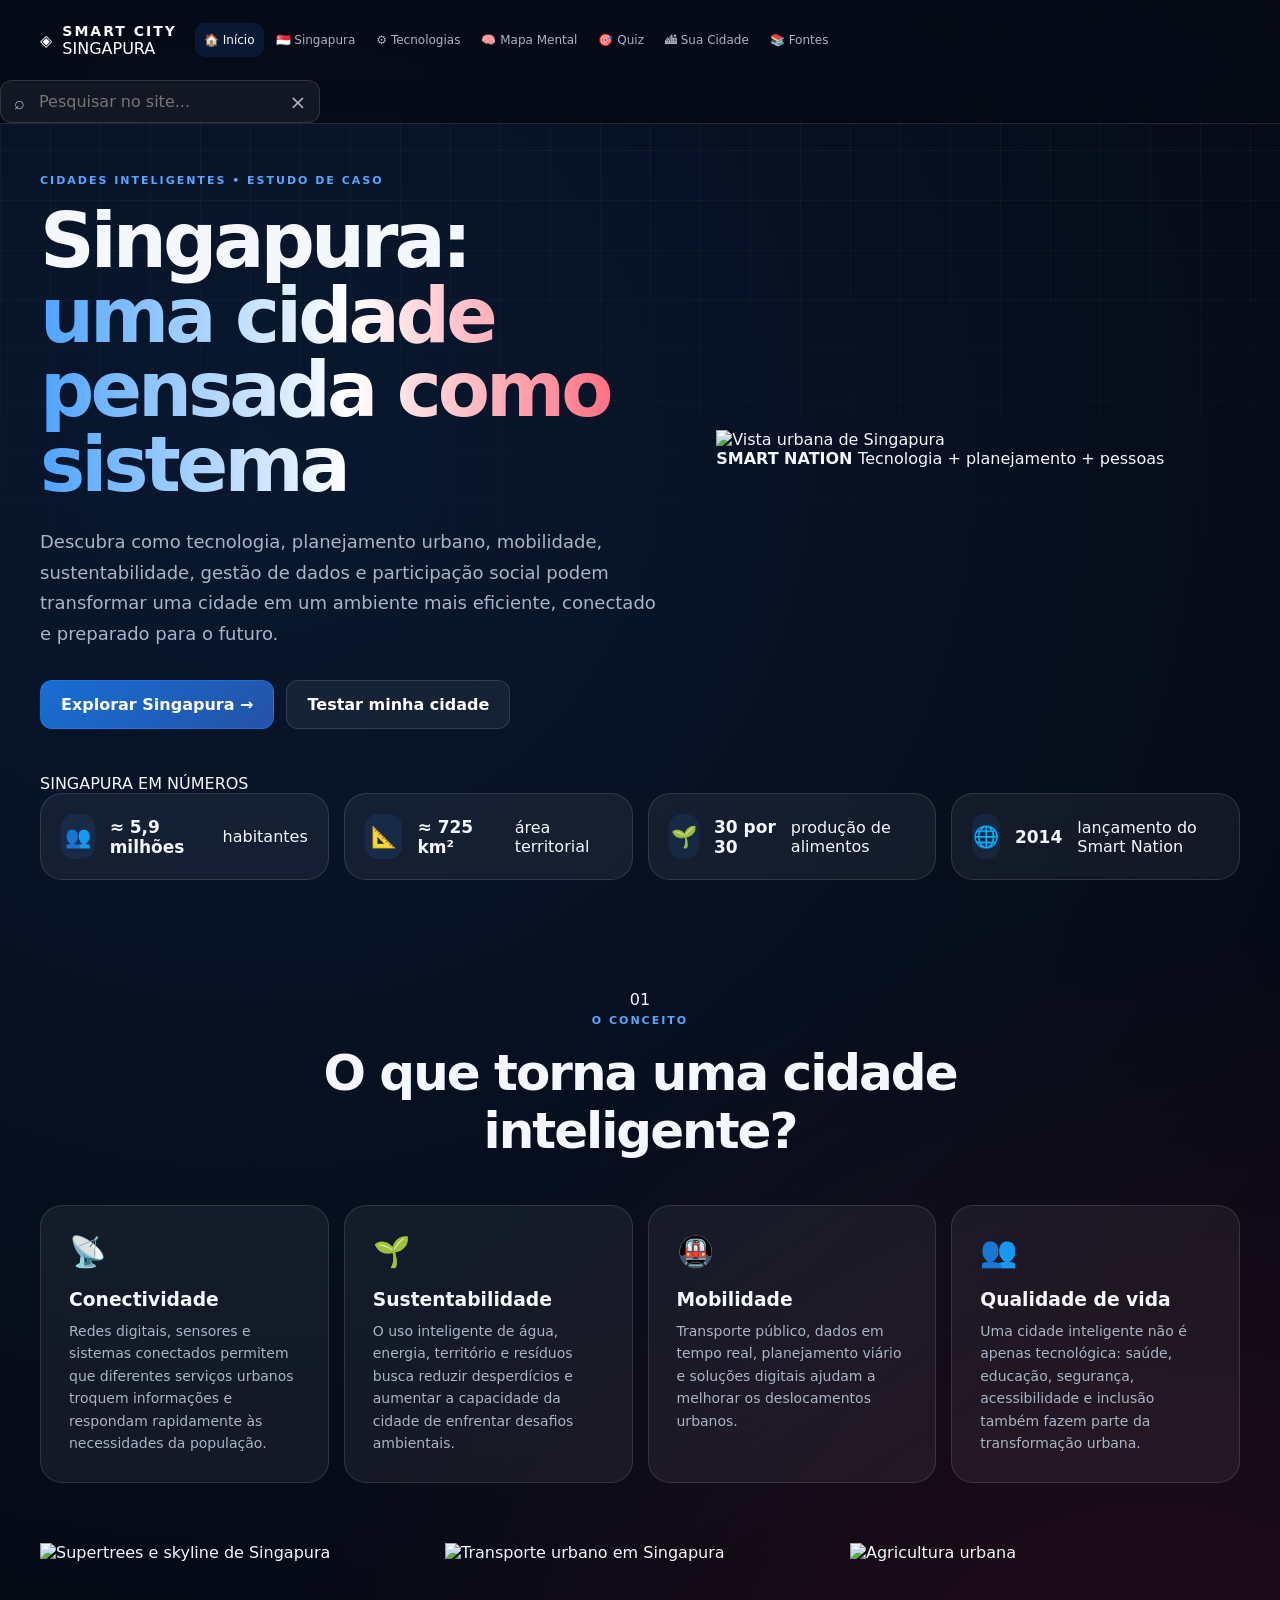
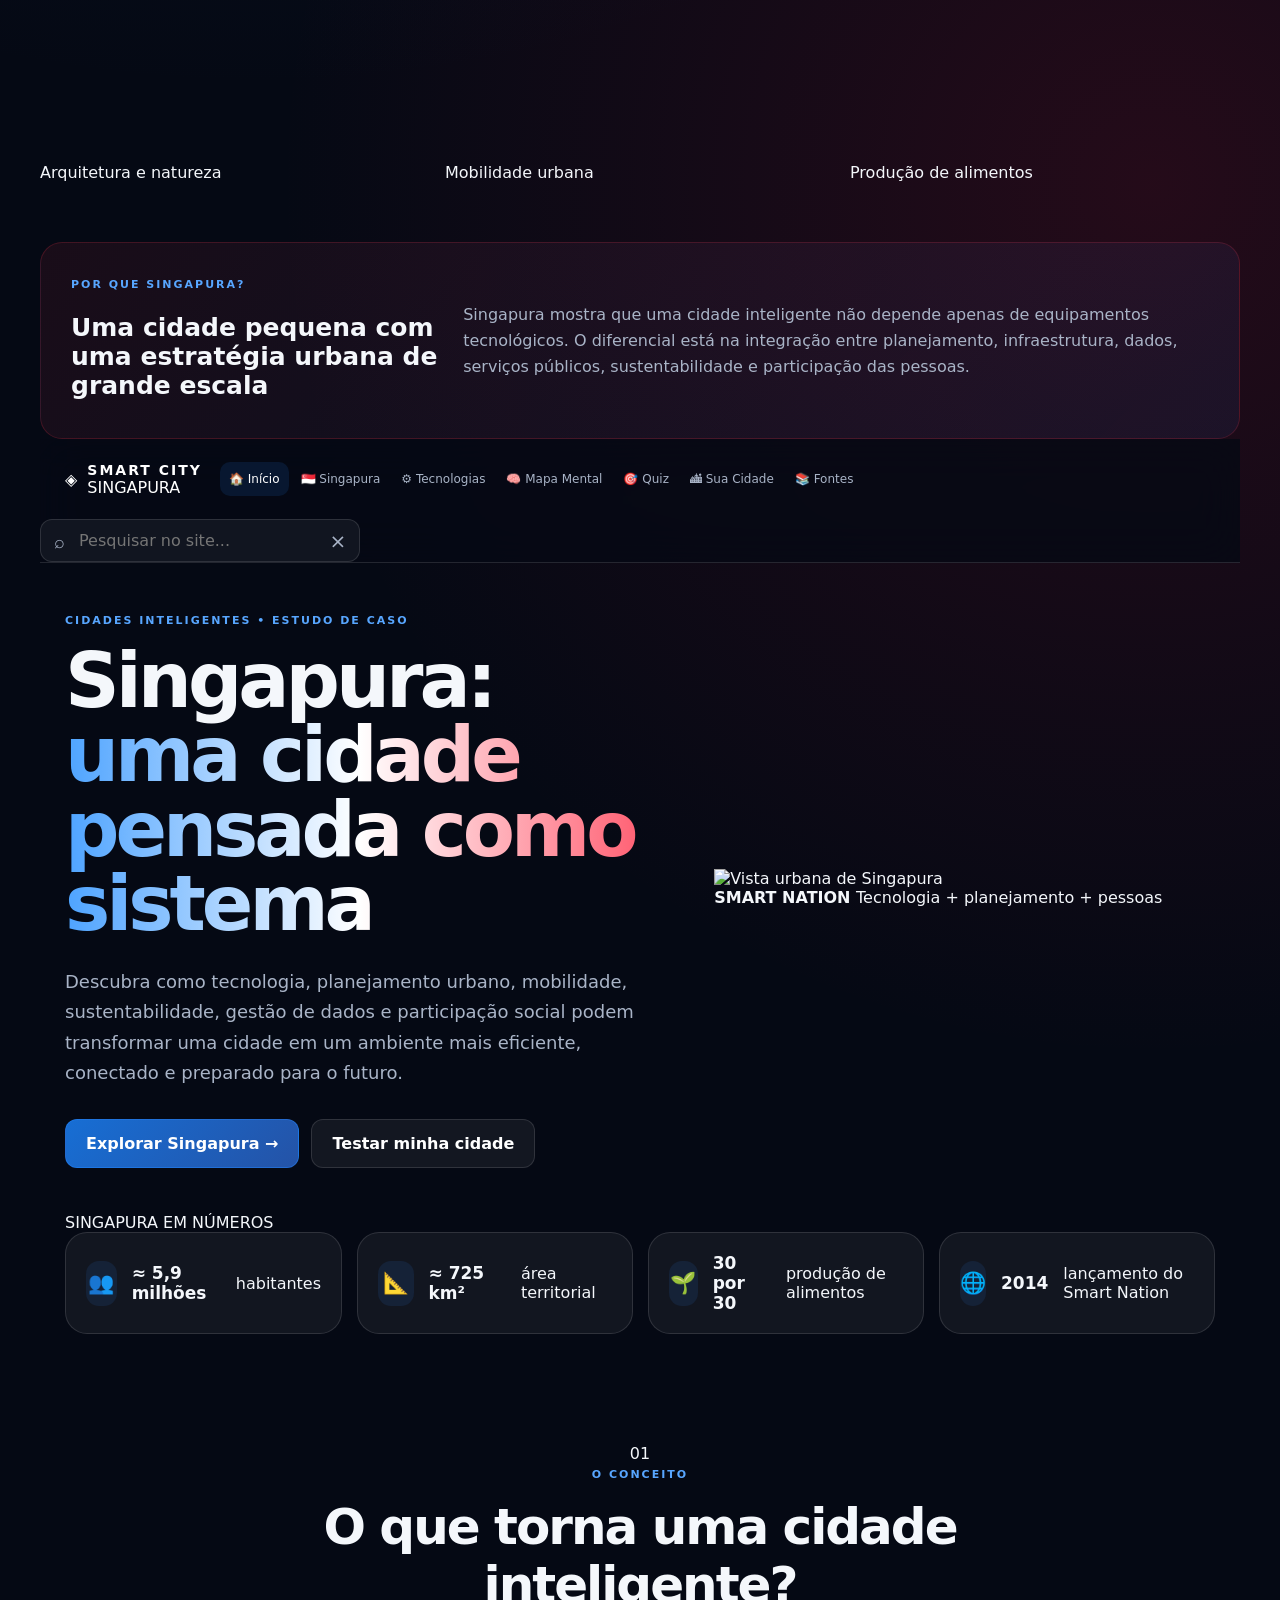
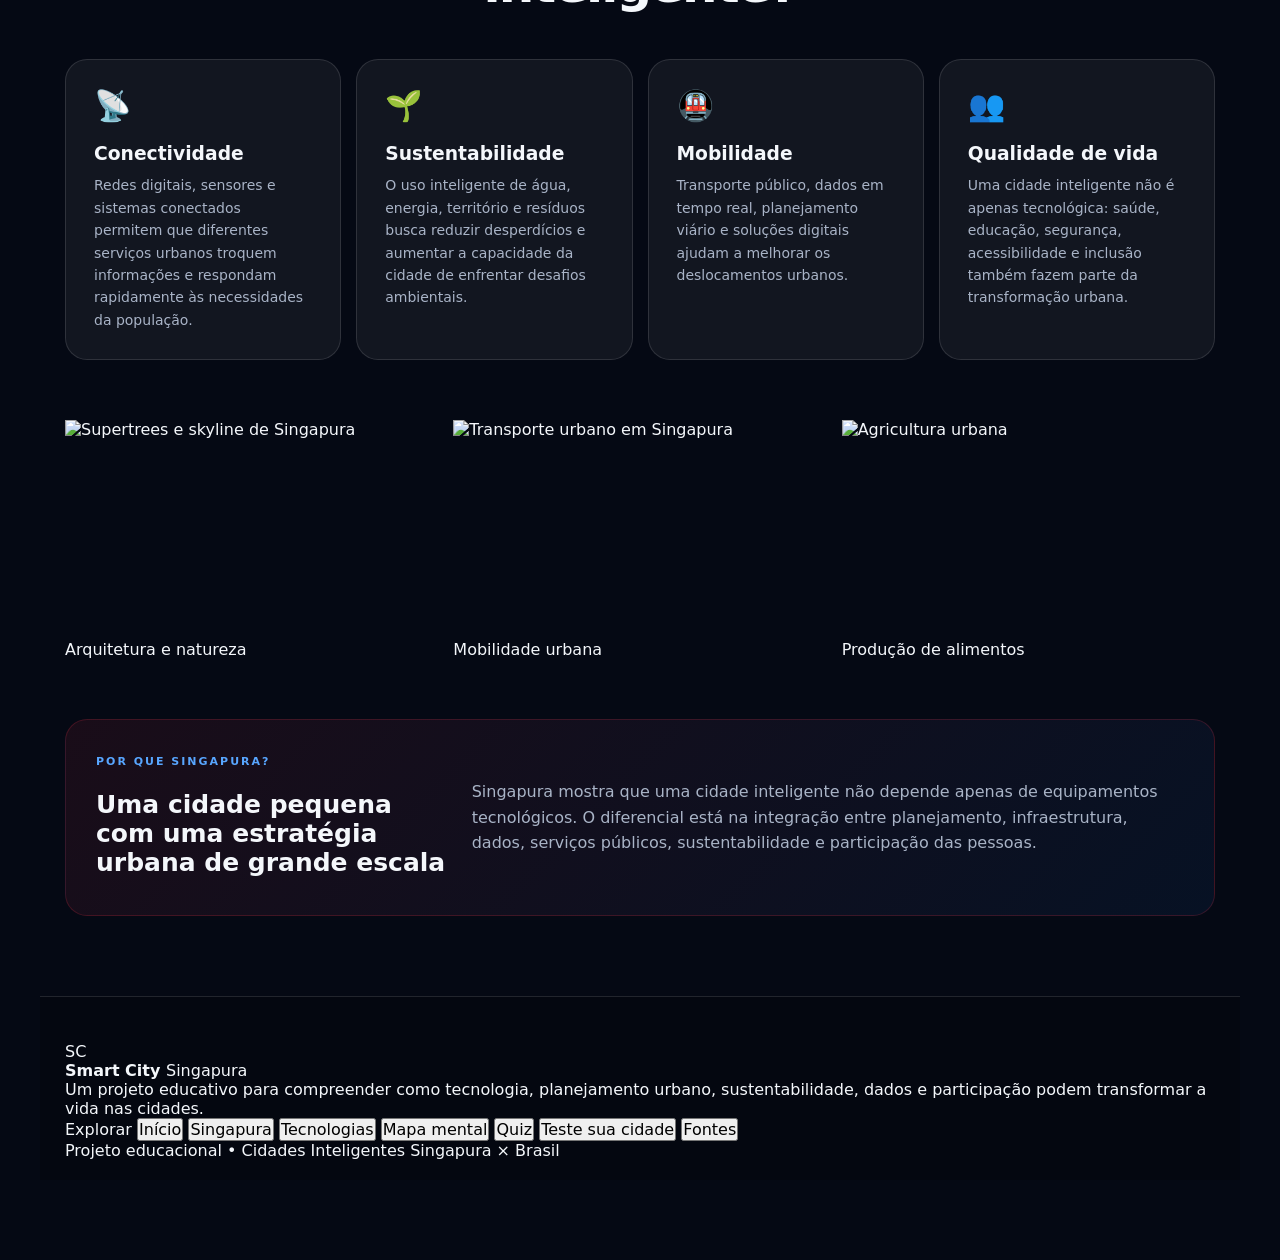
==== commit 07e5495c: "Update index.html" ====
--- a/index.html
+++ b/index.html
@@ -1,7 +1,8 @@
 <!DOCTYPE html>
 <html lang="pt-BR">
+
 <head>
-    <meta charset="UTF-8">
+    <meta charset="utf-8">
 
     <meta
         name="viewport"
@@ -22,7 +23,10 @@
         Smart City Singapura | Diagnóstico de Cidades
     </title>
 
-    <link rel="stylesheet" href="style.css">
+    <link
+        rel="stylesheet"
+        href="style.css"
+    >
 </head>
 
 <body>
@@ -32,10 +36,15 @@
     ========================================================== -->
 
     <div class="background-effects">
+
         <div class="orb orb-one"></div>
+
         <div class="orb orb-two"></div>
+
         <div class="orb orb-three"></div>
+
         <div class="grid-background"></div>
+
     </div>
 
 
@@ -48,12 +57,23 @@
         <div class="header-container">
 
             <div class="logo">
-                <span class="logo-icon">◈</span>
+
+                <span class="logo-icon">
+                    ◈
+                </span>
 
                 <div>
-                    <strong>SMART CITY</strong>
-                    <span>SINGAPURA</span>
+
+                    <strong>
+                        SMART CITY
+                    </strong>
+
+                    <span>
+                        SINGAPURA
+                    </span>
+
                 </div>
+
             </div>
 
 
@@ -66,7 +86,10 @@
             </button>
 
 
-            <nav class="navigation" id="navigation">
+            <nav
+                class="navigation"
+                id="navigation"
+            >
 
                 <button
                     class="nav-link active"
@@ -75,6 +98,7 @@
                     🏠 Início
                 </button>
 
+
                 <button
                     class="nav-link"
                     data-tab="singapura"
@@ -82,6 +106,7 @@
                     🇸🇬 Singapura
                 </button>
 
+
                 <button
                     class="nav-link"
                     data-tab="tecnologias"
@@ -89,6 +114,7 @@
                     ⚙ Tecnologias
                 </button>
 
+
                 <button
                     class="nav-link"
                     data-tab="mapa"
@@ -96,6 +122,7 @@
                     🧠 Mapa Mental
                 </button>
 
+
                 <button
                     class="nav-link"
                     data-tab="quiz"
@@ -103,6 +130,7 @@
                     🎯 Quiz
                 </button>
 
+
                 <button
                     class="nav-link"
                     data-tab="teste-cidade"
@@ -110,6 +138,7 @@
                     🏙 Sua Cidade
                 </button>
 
+
                 <button
                     class="nav-link"
                     data-tab="fontes"
@@ -130,13 +159,15 @@
 
             <div class="search-box">
 
-                <span class="search-icon">⌕</span>
+                <span class="search-icon">
+                    ⌕
+                </span>
 
                 <input
+                    id="searchInput"
                     type="text"
-                    id="searchInput"
+                    autocomplete="off"
                     placeholder="Pesquisar no site..."
-                    autocomplete="off"
                 >
 
                 <button
@@ -149,9 +180,10 @@
 
             </div>
 
+
             <div
+                class="search-results"
                 id="searchResults"
-                class="search-results"
             ></div>
 
         </div>
@@ -168,8 +200,8 @@
         ====================================================== -->
 
         <section
+            class="tab-section active"
             id="inicio"
-            class="tab-section active"
         >
 
             <div class="hero">
@@ -180,10 +212,15 @@
                         CIDADES INTELIGENTES • ESTUDO DE CASO
                     </span>
 
+
                     <h1>
                         Singapura:
-                        <span>uma cidade pensada como sistema</span>
+
+                        <span>
+                            uma cidade pensada como sistema
+                        </span>
                     </h1>
+
 
                     <p class="hero-description">
                         Descubra como tecnologia, planejamento urbano,
@@ -203,6 +240,7 @@
                             Explorar Singapura →
                         </button>
 
+
                         <button
                             class="secondary-button"
                             data-scroll-tab="teste-cidade"
@@ -215,6 +253,10 @@
                 </div>
 
 
+                <!-- =================================================
+                     IMAGEM PRINCIPAL
+                ================================================== -->
+
                 <div class="hero-image">
 
                     <img
@@ -223,8 +265,15 @@
                     >
 
                     <div class="hero-image-overlay">
-                        <strong>SMART NATION</strong>
-                        <span>Tecnologia + planejamento + pessoas</span>
+
+                        <strong>
+                            SMART NATION
+                        </strong>
+
+                        <span>
+                            Tecnologia + planejamento + pessoas
+                        </span>
+
                     </div>
 
                 </div>
@@ -233,35 +282,103 @@
 
 
 
-            <!-- ESTATÍSTICAS -->
+            <!-- =================================================
+                 INDICADORES DE SINGAPURA
+            ================================================== -->
+
+            <div class="stats-kicker">
+                SINGAPURA EM NÚMEROS
+            </div>
+
 
             <div class="stats-grid">
 
                 <article class="stat-card">
-                    <strong>≈ 5,9 milhões</strong>
-                    <span>habitantes</span>
+
+                    <div
+                        class="stat-icon"
+                        aria-hidden="true"
+                    >
+                        👥
+                    </div>
+
+                    <strong>
+                        ≈ 5,9 milhões
+                    </strong>
+
+                    <span>
+                        habitantes
+                    </span>
+
                 </article>
 
+
                 <article class="stat-card">
-                    <strong>≈ 725 km²</strong>
-                    <span>área territorial</span>
+
+                    <div
+                        class="stat-icon"
+                        aria-hidden="true"
+                    >
+                        📐
+                    </div>
+
+                    <strong>
+                        ≈ 725 km²
+                    </strong>
+
+                    <span>
+                        área territorial
+                    </span>
+
                 </article>
 
+
                 <article class="stat-card">
-                    <strong>30 por 30</strong>
-                    <span>produção de alimentos</span>
+
+                    <div
+                        class="stat-icon"
+                        aria-hidden="true"
+                    >
+                        🌱
+                    </div>
+
+                    <strong>
+                        30 por 30
+                    </strong>
+
+                    <span>
+                        produção de alimentos
+                    </span>
+
                 </article>
 
+
                 <article class="stat-card">
-                    <strong>Smart Nation</strong>
-                    <span>estratégia digital nacional</span>
+
+                    <div
+                        class="stat-icon"
+                        aria-hidden="true"
+                    >
+                        🌐
+                    </div>
+
+                    <strong>
+                        2014
+                    </strong>
+
+                    <span>
+                        lançamento do Smart Nation
+                    </span>
+
                 </article>
 
             </div>
 
 
 
-            <!-- CONCEITO -->
+            <!-- =================================================
+                 CONCEITO
+            ================================================== -->
 
             <div class="section-heading">
 
@@ -270,6 +387,7 @@
                 </span>
 
                 <div>
+
                     <span class="eyebrow">
                         O CONCEITO
                     </span>
@@ -277,12 +395,14 @@
                     <h2>
                         O que torna uma cidade inteligente?
                     </h2>
+
                 </div>
 
             </div>
 
 
             <div class="feature-grid">
+
 
                 <article class="feature-card">
 
@@ -304,6 +424,7 @@
                 </article>
 
 
+
                 <article class="feature-card">
 
                     <div class="feature-icon">
@@ -323,6 +444,7 @@
                 </article>
 
 
+
                 <article class="feature-card">
 
                     <div class="feature-icon">
@@ -342,6 +464,7 @@
                 </article>
 
 
+
                 <article class="feature-card">
 
                     <div class="feature-icon">
@@ -364,9 +487,12 @@
 
 
 
-            <!-- IMAGENS -->
+            <!-- =================================================
+                 IMAGENS
+            ================================================== -->
 
             <div class="image-strip">
+
 
                 <div class="strip-image">
 
@@ -382,6 +508,7 @@
                 </div>
 
 
+
                 <div class="strip-image">
 
                     <img
@@ -396,6 +523,7 @@
                 </div>
 
 
+
                 <div class="strip-image">
 
                     <img
@@ -413,33 +541,32 @@
 
 
 
-            <!-- DESTAQUE -->
+            <!-- =================================================
+                 DESTAQUE
+            ================================================== -->
 
             <div class="highlight">
 
-                <div class="highlight-icon">
-                    💡
+                <div>
+
+                    <span class="eyebrow">
+                        POR QUE SINGAPURA?
+                    </span>
+
+                    <h3>
+                        Uma cidade pequena com uma estratégia urbana de grande escala
+                    </h3>
+
                 </div>
 
-                <div>
-
-                    <span class="eyebrow">
-                        IDEIA CENTRAL
-                    </span>
-
-                    <h3>
-                        Tecnologia não é o objetivo. É uma ferramenta.
-                    </h3>
-
-                    <p>
-                        O conceito de cidade inteligente envolve utilizar
-                        tecnologia, planejamento, dados e participação para
-                        resolver problemas urbanos concretos. Singapura é
-                        interessante justamente porque diferentes sistemas
-                        são pensados de maneira integrada.
-                    </p>
-
-                </div>
+
+                <p>
+                    Singapura mostra que uma cidade inteligente não depende
+                    apenas de equipamentos tecnológicos. O diferencial está
+                    na integração entre planejamento, infraestrutura,
+                    dados, serviços públicos, sustentabilidade e participação
+                    das pessoas.
+                </p>
 
             </div>
 
@@ -452,11 +579,11 @@
         ====================================================== -->
 
         <section
+            class="tab-section"
             id="singapura"
-            class="tab-section"
         >
 
-            <div class="section-heading large-heading">
+            <div class="section-heading">
 
                 <span class="section-number">
                     02
@@ -465,16 +592,17 @@
                 <div>
 
                     <span class="eyebrow">
-                        ESTUDO DE CASO
+                        CONHEÇA SINGAPURA
                     </span>
 
                     <h2>
-                        Singapura por dentro
+                        Uma cidade para explorar
                     </h2>
 
                     <p>
-                        Conheça diferentes aspectos sociais, culturais,
-                        econômicos, ambientais e tecnológicos da cidade.
+                        Conheça diferentes características sociais,
+                        econômicas, culturais, ambientais e tecnológicas
+                        que ajudam a explicar o funcionamento de Singapura.
                     </p>
 
                 </div>
@@ -483,7 +611,9 @@
 
 
 
-            <!-- FILTROS -->
+            <!-- =================================================
+                 FILTROS
+            ================================================== -->
 
             <div class="filter-buttons">
 
@@ -517,16 +647,1131 @@
 
                 <button
                     class="filter-button"
-                    data-filter="tecnologia"
-                >
-                    Tecnologia
+                    data-filter="curiosidades"
+                >
+                    Curiosidades
+                </button>
+
+            </div>
+
+
+
+            <!-- =================================================
+                 CARDS DE SINGAPURA
+            ================================================== -->
+
+            <div class="information-grid">
+
+
+                <article
+                    class="info-card card-link"
+                    data-detail="cultura"
+                    data-category="cultura"
+                    tabindex="0"
+                >
+
+                    <div class="info-image">
+
+                        <img
+                            src="https://images.unsplash.com/photo-1525625293386-3f8f99389edd?auto=format&fit=crop&w=900&q=85"
+                            alt="Cidade de Singapura"
+                        >
+
+                        <span class="info-category">
+                            CULTURA
+                        </span>
+
+                    </div>
+
+                    <div class="info-content">
+
+                        <h3>
+                            Mosaico cultural
+                        </h3>
+
+                        <p>
+                            A população de Singapura reúne influências
+                            chinesas, malaias, indianas e de outras
+                            comunidades, formando uma sociedade multicultural.
+                        </p>
+
+                        <span class="card-action">
+                            Abrir conteúdo →
+                        </span>
+
+                    </div>
+
+                </article>
+
+
+
+                <article
+                    class="info-card card-link"
+                    data-detail="singlish"
+                    data-category="cultura"
+                    tabindex="0"
+                >
+
+                    <div class="info-image">
+
+                        <img
+                            src="https://images.unsplash.com/photo-1496939376851-89342e90adcd?auto=format&fit=crop&w=900&q=85"
+                            alt="Vida urbana em Singapura"
+                        >
+
+                        <span class="info-category">
+                            CULTURA
+                        </span>
+
+                    </div>
+
+                    <div class="info-content">
+
+                        <h3>
+                            Singlish
+                        </h3>
+
+                        <p>
+                            A variedade informal do inglês usada no cotidiano
+                            mistura influências linguísticas de diferentes
+                            comunidades de Singapura.
+                        </p>
+
+                        <span class="card-action">
+                            Abrir conteúdo →
+                        </span>
+
+                    </div>
+
+                </article>
+
+
+
+                <article
+                    class="info-card card-link"
+                    data-detail="hawker"
+                    data-category="cultura"
+                    tabindex="0"
+                >
+
+                    <div class="info-image">
+
+                        <img
+                            src="https://images.unsplash.com/photo-1552566626-52f8b828add9?auto=format&fit=crop&w=900&q=85"
+                            alt="Mercado e alimentação de rua"
+                        >
+
+                        <span class="info-category">
+                            CULTURA
+                        </span>
+
+                    </div>
+
+                    <div class="info-content">
+
+                        <h3>
+                            Hawker Centres
+                        </h3>
+
+                        <p>
+                            Centros de alimentação popular reúnem vendedores
+                            independentes e fazem parte da identidade social
+                            e gastronômica de Singapura.
+                        </p>
+
+                        <span class="card-action">
+                            Abrir conteúdo →
+                        </span>
+
+                    </div>
+
+                </article>
+
+
+
+                <article
+                    class="info-card card-link"
+                    data-detail="economia"
+                    data-category="economia"
+                    tabindex="0"
+                >
+
+                    <div class="info-image">
+
+                        <img
+                            src="https://images.unsplash.com/photo-1529307474719-3d0a417aaf8a?auto=format&fit=crop&w=900&q=85"
+                            alt="Distrito financeiro de Singapura"
+                        >
+
+                        <span class="info-category">
+                            ECONOMIA
+                        </span>
+
+                    </div>
+
+                    <div class="info-content">
+
+                        <h3>
+                            Economia avançada
+                        </h3>
+
+                        <p>
+                            A economia de Singapura combina comércio
+                            internacional, serviços financeiros, indústria,
+                            tecnologia e forte infraestrutura logística.
+                        </p>
+
+                        <span class="card-action">
+                            Abrir conteúdo →
+                        </span>
+
+                    </div>
+
+                </article>
+
+
+
+                <article
+                    class="info-card card-link"
+                    data-detail="porto"
+                    data-category="economia"
+                    tabindex="0"
+                >
+
+                    <div class="info-image">
+
+                        <img
+                            src="https://images.unsplash.com/photo-1494412574643-ff11b0a1c1aa?auto=format&fit=crop&w=900&q=85"
+                            alt="Porto e navios de Singapura"
+                        >
+
+                        <span class="info-category">
+                            ECONOMIA
+                        </span>
+
+                    </div>
+
+                    <div class="info-content">
+
+                        <h3>
+                            Porto de Singapura
+                        </h3>
+
+                        <p>
+                            A posição estratégica e a infraestrutura portuária
+                            ajudam a conectar Singapura às principais rotas
+                            comerciais internacionais.
+                        </p>
+
+                        <span class="card-action">
+                            Abrir conteúdo →
+                        </span>
+
+                    </div>
+
+                </article>
+
+
+
+                <article
+                    class="info-card card-link"
+                    data-detail="virtual"
+                    data-category="curiosidades"
+                    tabindex="0"
+                >
+
+                    <div class="info-image">
+
+                        <img
+                            src="https://images.unsplash.com/photo-1551288049-bebda4e38f71?auto=format&fit=crop&w=900&q=85"
+                            alt="Visualização digital de dados urbanos"
+                        >
+
+                        <span class="info-category">
+                            TECNOLOGIA
+                        </span>
+
+                    </div>
+
+                    <div class="info-content">
+
+                        <h3>
+                            Virtual Singapore
+                        </h3>
+
+                        <p>
+                            Modelos digitais tridimensionais ajudam a
+                            representar a cidade e apoiar análises,
+                            planejamento e simulações urbanas.
+                        </p>
+
+                        <span class="card-action">
+                            Abrir conteúdo →
+                        </span>
+
+                    </div>
+
+                </article>
+
+
+
+                <article
+                    class="info-card card-link"
+                    data-detail="agricultura"
+                    data-category="agricultura"
+                    tabindex="0"
+                >
+
+                    <div class="info-image">
+
+                        <img
+                            src="https://images.unsplash.com/photo-1535268647677-300dbf3d78d1?auto=format&fit=crop&w=900&q=85"
+                            alt="Agricultura urbana e cultivo"
+                        >
+
+                        <span class="info-category">
+                            AGRICULTURA
+                        </span>
+
+                    </div>
+
+                    <div class="info-content">
+
+                        <h3>
+                            Agricultura vertical
+                        </h3>
+
+                        <p>
+                            Técnicas de cultivo em ambientes controlados
+                            permitem produzir alimentos utilizando pouco
+                            espaço territorial.
+                        </p>
+
+                        <span class="card-action">
+                            Abrir conteúdo →
+                        </span>
+
+                    </div>
+
+                </article>
+
+
+
+                <article
+                    class="info-card card-link"
+                    data-detail="supertrees"
+                    data-category="curiosidades"
+                    tabindex="0"
+                >
+
+                    <div class="info-image">
+
+                        <img
+                            src="https://images.unsplash.com/photo-1518684079-3c830dcef090?auto=format&fit=crop&w=900&q=85"
+                            alt="Supertrees em Gardens by the Bay"
+                        >
+
+                        <span class="info-category">
+                            AMBIENTE
+                        </span>
+
+                    </div>
+
+                    <div class="info-content">
+
+                        <h3>
+                            Supertrees
+                        </h3>
+
+                        <p>
+                            As estruturas do Gardens by the Bay combinam
+                            paisagismo, arquitetura e tecnologias associadas
+                            à gestão ambiental.
+                        </p>
+
+                        <span class="card-action">
+                            Abrir conteúdo →
+                        </span>
+
+                    </div>
+
+                </article>
+
+
+
+                <article
+                    class="info-card card-link"
+                    data-detail="newater"
+                    data-category="curiosidades"
+                    tabindex="0"
+                >
+
+                    <div class="info-image">
+
+                        <img
+                            src="https://images.unsplash.com/photo-1509391366360-2e959784a276?auto=format&fit=crop&w=900&q=85"
+                            alt="Infraestrutura de água e sustentabilidade"
+                        >
+
+                        <span class="info-category">
+                            ÁGUA
+                        </span>
+
+                    </div>
+
+                    <div class="info-content">
+
+                        <h3>
+                            NEWater
+                        </h3>
+
+                        <p>
+                            O sistema de reúso de água de Singapura é uma das
+                            estratégias utilizadas para aumentar a segurança
+                            hídrica do país.
+                        </p>
+
+                        <span class="card-action">
+                            Abrir conteúdo →
+                        </span>
+
+                    </div>
+
+                </article>
+
+
+
+                <article
+                    class="info-card card-link"
+                    data-detail="transporte"
+                    data-category="curiosidades"
+                    tabindex="0"
+                >
+
+                    <div class="info-image">
+
+                        <img
+                            src="https://images.unsplash.com/photo-1565967511849-76a60a516170?auto=format&fit=crop&w=900&q=85"
+                            alt="Transporte público em Singapura"
+                        >
+
+                        <span class="info-category">
+                            MOBILIDADE
+                        </span>
+
+                    </div>
+
+                    <div class="info-content">
+
+                        <h3>
+                            Transporte inteligente
+                        </h3>
+
+                        <p>
+                            Transporte público integrado, planejamento urbano
+                            e soluções digitais ajudam a organizar os
+                            deslocamentos na cidade.
+                        </p>
+
+                        <span class="card-action">
+                            Abrir conteúdo →
+                        </span>
+
+                    </div>
+
+                </article>
+
+
+
+                <article
+                    class="info-card card-link"
+                    data-detail="governanca"
+                    data-category="curiosidades"
+                    tabindex="0"
+                >
+
+                    <div class="info-image">
+
+                        <img
+                            src="https://images.unsplash.com/photo-1450101499163-c8848c66ca85?auto=format&fit=crop&w=900&q=85"
+                            alt="Governança e planejamento urbano"
+                        >
+
+                        <span class="info-category">
+                            GOVERNANÇA
+                        </span>
+
+                    </div>
+
+                    <div class="info-content">
+
+                        <h3>
+                            Governança digital
+                        </h3>
+
+                        <p>
+                            Serviços digitais e integração de informações
+                            ajudam o governo a oferecer serviços públicos
+                            de maneira mais coordenada.
+                        </p>
+
+                        <span class="card-action">
+                            Abrir conteúdo →
+                        </span>
+
+                    </div>
+
+                </article>
+
+            </div>
+
+        </section>
+
+        <!DOCTYPE html>
+<html lang="pt-BR">
+
+<head>
+    <meta charset="utf-8">
+
+    <meta
+        name="viewport"
+        content="width=device-width, initial-scale=1.0"
+    >
+
+    <meta
+        name="description"
+        content="Smart City Singapura — estudo sobre cidades inteligentes, tecnologias urbanas, sustentabilidade e diagnóstico de cidades."
+    >
+
+    <meta
+        name="author"
+        content="Smart City Singapura"
+    >
+
+    <title>
+        Smart City Singapura | Diagnóstico de Cidades
+    </title>
+
+    <link
+        rel="stylesheet"
+        href="style.css"
+    >
+</head>
+
+<body>
+
+    <!-- =========================================================
+         EFEITOS DE FUNDO
+    ========================================================== -->
+
+    <div class="background-effects">
+
+        <div class="orb orb-one"></div>
+
+        <div class="orb orb-two"></div>
+
+        <div class="orb orb-three"></div>
+
+        <div class="grid-background"></div>
+
+    </div>
+
+
+    <!-- =========================================================
+         CABEÇALHO
+    ========================================================== -->
+
+    <header class="header">
+
+        <div class="header-container">
+
+            <div class="logo">
+
+                <span class="logo-icon">
+                    ◈
+                </span>
+
+                <div>
+
+                    <strong>
+                        SMART CITY
+                    </strong>
+
+                    <span>
+                        SINGAPURA
+                    </span>
+
+                </div>
+
+            </div>
+
+
+            <button
+                class="mobile-menu"
+                id="mobileMenu"
+                aria-label="Abrir menu"
+            >
+                ☰
+            </button>
+
+
+            <nav
+                class="navigation"
+                id="navigation"
+            >
+
+                <button
+                    class="nav-link active"
+                    data-tab="inicio"
+                >
+                    🏠 Início
+                </button>
+
+
+                <button
+                    class="nav-link"
+                    data-tab="singapura"
+                >
+                    🇸🇬 Singapura
+                </button>
+
+
+                <button
+                    class="nav-link"
+                    data-tab="tecnologias"
+                >
+                    ⚙ Tecnologias
+                </button>
+
+
+                <button
+                    class="nav-link"
+                    data-tab="mapa"
+                >
+                    🧠 Mapa Mental
+                </button>
+
+
+                <button
+                    class="nav-link"
+                    data-tab="quiz"
+                >
+                    🎯 Quiz
+                </button>
+
+
+                <button
+                    class="nav-link"
+                    data-tab="teste-cidade"
+                >
+                    🏙 Sua Cidade
+                </button>
+
+
+                <button
+                    class="nav-link"
+                    data-tab="fontes"
+                >
+                    📚 Fontes
+                </button>
+
+            </nav>
+
+        </div>
+
+
+        <!-- =====================================================
+             PESQUISA
+        ====================================================== -->
+
+        <div class="search-container">
+
+            <div class="search-box">
+
+                <span class="search-icon">
+                    ⌕
+                </span>
+
+                <input
+                    id="searchInput"
+                    type="text"
+                    autocomplete="off"
+                    placeholder="Pesquisar no site..."
+                >
+
+                <button
+                    id="clearSearch"
+                    class="clear-search"
+                    aria-label="Limpar pesquisa"
+                >
+                    ×
+                </button>
+
+            </div>
+
+
+            <div
+                class="search-results"
+                id="searchResults"
+            ></div>
+
+        </div>
+
+    </header>
+
+
+
+    <main>
+
+
+        <!-- =====================================================
+             INÍCIO
+        ====================================================== -->
+
+        <section
+            class="tab-section active"
+            id="inicio"
+        >
+
+            <div class="hero">
+
+                <div class="hero-content">
+
+                    <span class="eyebrow">
+                        CIDADES INTELIGENTES • ESTUDO DE CASO
+                    </span>
+
+
+                    <h1>
+                        Singapura:
+
+                        <span>
+                            uma cidade pensada como sistema
+                        </span>
+                    </h1>
+
+
+                    <p class="hero-description">
+                        Descubra como tecnologia, planejamento urbano,
+                        mobilidade, sustentabilidade, gestão de dados
+                        e participação social podem transformar uma
+                        cidade em um ambiente mais eficiente, conectado
+                        e preparado para o futuro.
+                    </p>
+
+
+                    <div class="hero-buttons">
+
+                        <button
+                            class="primary-button"
+                            data-scroll-tab="singapura"
+                        >
+                            Explorar Singapura →
+                        </button>
+
+
+                        <button
+                            class="secondary-button"
+                            data-scroll-tab="teste-cidade"
+                        >
+                            Testar minha cidade
+                        </button>
+
+                    </div>
+
+                </div>
+
+
+                <!-- =================================================
+                     IMAGEM PRINCIPAL
+                ================================================== -->
+
+                <div class="hero-image">
+
+                    <img
+                        src="https://images.unsplash.com/photo-1525625293386-3f8f99389edd?auto=format&fit=crop&w=1200&q=85"
+                        alt="Vista urbana de Singapura"
+                    >
+
+                    <div class="hero-image-overlay">
+
+                        <strong>
+                            SMART NATION
+                        </strong>
+
+                        <span>
+                            Tecnologia + planejamento + pessoas
+                        </span>
+
+                    </div>
+
+                </div>
+
+            </div>
+
+
+
+            <!-- =================================================
+                 INDICADORES DE SINGAPURA
+            ================================================== -->
+
+            <div class="stats-kicker">
+                SINGAPURA EM NÚMEROS
+            </div>
+
+
+            <div class="stats-grid">
+
+                <article class="stat-card">
+
+                    <div
+                        class="stat-icon"
+                        aria-hidden="true"
+                    >
+                        👥
+                    </div>
+
+                    <strong>
+                        ≈ 5,9 milhões
+                    </strong>
+
+                    <span>
+                        habitantes
+                    </span>
+
+                </article>
+
+
+                <article class="stat-card">
+
+                    <div
+                        class="stat-icon"
+                        aria-hidden="true"
+                    >
+                        📐
+                    </div>
+
+                    <strong>
+                        ≈ 725 km²
+                    </strong>
+
+                    <span>
+                        área territorial
+                    </span>
+
+                </article>
+
+
+                <article class="stat-card">
+
+                    <div
+                        class="stat-icon"
+                        aria-hidden="true"
+                    >
+                        🌱
+                    </div>
+
+                    <strong>
+                        30 por 30
+                    </strong>
+
+                    <span>
+                        produção de alimentos
+                    </span>
+
+                </article>
+
+
+                <article class="stat-card">
+
+                    <div
+                        class="stat-icon"
+                        aria-hidden="true"
+                    >
+                        🌐
+                    </div>
+
+                    <strong>
+                        2014
+                    </strong>
+
+                    <span>
+                        lançamento do Smart Nation
+                    </span>
+
+                </article>
+
+            </div>
+
+
+
+            <!-- =================================================
+                 CONCEITO
+            ================================================== -->
+
+            <div class="section-heading">
+
+                <span class="section-number">
+                    01
+                </span>
+
+                <div>
+
+                    <span class="eyebrow">
+                        O CONCEITO
+                    </span>
+
+                    <h2>
+                        O que torna uma cidade inteligente?
+                    </h2>
+
+                </div>
+
+            </div>
+
+
+            <div class="feature-grid">
+
+
+                <article class="feature-card">
+
+                    <div class="feature-icon">
+                        📡
+                    </div>
+
+                    <h3>
+                        Conectividade
+                    </h3>
+
+                    <p>
+                        Redes digitais, sensores e sistemas conectados
+                        permitem que diferentes serviços urbanos troquem
+                        informações e respondam rapidamente às necessidades
+                        da população.
+                    </p>
+
+                </article>
+
+
+
+                <article class="feature-card">
+
+                    <div class="feature-icon">
+                        🌱
+                    </div>
+
+                    <h3>
+                        Sustentabilidade
+                    </h3>
+
+                    <p>
+                        O uso inteligente de água, energia, território e
+                        resíduos busca reduzir desperdícios e aumentar a
+                        capacidade da cidade de enfrentar desafios ambientais.
+                    </p>
+
+                </article>
+
+
+
+                <article class="feature-card">
+
+                    <div class="feature-icon">
+                        🚇
+                    </div>
+
+                    <h3>
+                        Mobilidade
+                    </h3>
+
+                    <p>
+                        Transporte público, dados em tempo real, planejamento
+                        viário e soluções digitais ajudam a melhorar os
+                        deslocamentos urbanos.
+                    </p>
+
+                </article>
+
+
+
+                <article class="feature-card">
+
+                    <div class="feature-icon">
+                        👥
+                    </div>
+
+                    <h3>
+                        Qualidade de vida
+                    </h3>
+
+                    <p>
+                        Uma cidade inteligente não é apenas tecnológica:
+                        saúde, educação, segurança, acessibilidade e inclusão
+                        também fazem parte da transformação urbana.
+                    </p>
+
+                </article>
+
+            </div>
+
+
+
+            <!-- =================================================
+                 IMAGENS
+            ================================================== -->
+
+            <div class="image-strip">
+
+
+                <div class="strip-image">
+
+                    <img
+                        src="https://images.unsplash.com/photo-1518684079-3c830dcef090?auto=format&fit=crop&w=900&q=80"
+                        alt="Supertrees e skyline de Singapura"
+                    >
+
+                    <span>
+                        Arquitetura e natureza
+                    </span>
+
+                </div>
+
+
+
+                <div class="strip-image">
+
+                    <img
+                        src="https://images.unsplash.com/photo-1565967511849-76a60a516170?auto=format&fit=crop&w=900&q=80"
+                        alt="Transporte urbano em Singapura"
+                    >
+
+                    <span>
+                        Mobilidade urbana
+                    </span>
+
+                </div>
+
+
+
+                <div class="strip-image">
+
+                    <img
+                        src="https://images.unsplash.com/photo-1535268647677-300dbf3d78d1?auto=format&fit=crop&w=900&q=80"
+                        alt="Agricultura urbana"
+                    >
+
+                    <span>
+                        Produção de alimentos
+                    </span>
+
+                </div>
+
+            </div>
+
+
+
+            <!-- =================================================
+                 DESTAQUE
+            ================================================== -->
+
+            <div class="highlight">
+
+                <div>
+
+                    <span class="eyebrow">
+                        POR QUE SINGAPURA?
+                    </span>
+
+                    <h3>
+                        Uma cidade pequena com uma estratégia urbana de grande escala
+                    </h3>
+
+                </div>
+
+
+                <p>
+                    Singapura mostra que uma cidade inteligente não depende
+                    apenas de equipamentos tecnológicos. O diferencial está
+                    na integração entre planejamento, infraestrutura,
+                    dados, serviços públicos, sustentabilidade e participação
+                    das pessoas.
+                </p>
+
+            </div>
+
+        </section>
+
+
+
+        <!-- =====================================================
+             SINGAPURA
+        ====================================================== -->
+
+        <section
+            class="tab-section"
+            id="singapura"
+        >
+
+            <div class="section-heading">
+
+                <span class="section-number">
+                    02
+                </span>
+
+                <div>
+
+                    <span class="eyebrow">
+                        CONHEÇA SINGAPURA
+                    </span>
+
+                    <h2>
+                        Uma cidade para explorar
+                    </h2>
+
+                    <p>
+                        Conheça diferentes características sociais,
+                        econômicas, culturais, ambientais e tecnológicas
+                        que ajudam a explicar o funcionamento de Singapura.
+                    </p>
+
+                </div>
+
+            </div>
+
+
+
+            <!-- =================================================
+                 FILTROS
+            ================================================== -->
+
+            <div class="filter-buttons">
+
+                <button
+                    class="filter-button active"
+                    data-filter="todos"
+                >
+                    Todos
                 </button>
 
                 <button
                     class="filter-button"
-                    data-filter="ambiente"
-                >
-                    Ambiente
+                    data-filter="cultura"
+                >
+                    Cultura
+                </button>
+
+                <button
+                    class="filter-button"
+                    data-filter="economia"
+                >
+                    Economia
+                </button>
+
+                <button
+                    class="filter-button"
+                    data-filter="agricultura"
+                >
+                    Agricultura
                 </button>
 
                 <button
@@ -540,25 +1785,28 @@
 
 
 
-            <!-- CARDS -->
+            <!-- =================================================
+                 CARDS DE SINGAPURA
+            ================================================== -->
 
             <div class="information-grid">
 
 
                 <article
-                    class="info-card"
+                    class="info-card card-link"
+                    data-detail="cultura"
                     data-category="cultura"
-                    data-detail="cultura"
+                    tabindex="0"
                 >
 
                     <div class="info-image">
 
                         <img
-                            src="https://images.unsplash.com/photo-1548013146-72479768bada?auto=format&fit=crop&w=1000&q=85"
-                            alt="Diversidade cultural de Singapura"
+                            src="https://images.unsplash.com/photo-1525625293386-3f8f99389edd?auto=format&fit=crop&w=900&q=85"
+                            alt="Cidade de Singapura"
                         >
 
-                        <span class="info-badge">
+                        <span class="info-category">
                             CULTURA
                         </span>
 
@@ -571,38 +1819,36 @@
                         </h3>
 
                         <p>
-                            Chineses, malaios, indianos e outros grupos
-                            formam uma sociedade multicultural com diferentes
-                            línguas, religiões, costumes e tradições.
+                            A população de Singapura reúne influências
+                            chinesas, malaias, indianas e de outras
+                            comunidades, formando uma sociedade multicultural.
                         </p>
 
-                        <button
-                            class="card-link"
-                            data-detail-button="cultura"
+                        <span class="card-action">
+                            Abrir conteúdo →
+                        </span>
+
+                    </div>
+
+                </article>
+
+
+
+                <article
+                    class="info-card card-link"
+                    data-detail="singlish"
+                    data-category="cultura"
+                    tabindex="0"
+                >
+
+                    <div class="info-image">
+
+                        <img
+                            src="https://images.unsplash.com/photo-1496939376851-89342e90adcd?auto=format&fit=crop&w=900&q=85"
+                            alt="Vida urbana em Singapura"
                         >
-                            Explorar tema →
-                        </button>
-
-                    </div>
-
-                </article>
-
-
-
-                <article
-                    class="info-card"
-                    data-category="cultura"
-                    data-detail="singlish"
-                >
-
-                    <div class="info-image">
-
-                        <img
-                            src="https://images.unsplash.com/photo-1508964942454-1a56651d54ac?auto=format&fit=crop&w=1000&q=85"
-                            alt="Cidade de Singapura"
-                        >
-
-                        <span class="info-badge">
+
+                        <span class="info-category">
                             CULTURA
                         </span>
 
@@ -615,38 +1861,36 @@
                         </h3>
 
                         <p>
-                            O inglês de Singapura desenvolveu características
-                            próprias a partir do contato entre diferentes
-                            línguas e culturas.
+                            A variedade informal do inglês usada no cotidiano
+                            mistura influências linguísticas de diferentes
+                            comunidades de Singapura.
                         </p>
 
-                        <button
-                            class="card-link"
-                            data-detail-button="singlish"
+                        <span class="card-action">
+                            Abrir conteúdo →
+                        </span>
+
+                    </div>
+
+                </article>
+
+
+
+                <article
+                    class="info-card card-link"
+                    data-detail="hawker"
+                    data-category="cultura"
+                    tabindex="0"
+                >
+
+                    <div class="info-image">
+
+                        <img
+                            src="https://images.unsplash.com/photo-1552566626-52f8b828add9?auto=format&fit=crop&w=900&q=85"
+                            alt="Mercado e alimentação de rua"
                         >
-                            Explorar tema →
-                        </button>
-
-                    </div>
-
-                </article>
-
-
-
-                <article
-                    class="info-card"
-                    data-category="cultura"
-                    data-detail="hawker"
-                >
-
-                    <div class="info-image">
-
-                        <img
-                            src="https://images.unsplash.com/photo-1552566626-52f8b828add9?auto=format&fit=crop&w=1000&q=85"
-                            alt="Alimentação e gastronomia"
-                        >
-
-                        <span class="info-badge">
+
+                        <span class="info-category">
                             CULTURA
                         </span>
 
@@ -659,37 +1903,36 @@
                         </h3>
 
                         <p>
-                            Centros de alimentação popular fazem parte da
-                            identidade urbana e cultural de Singapura.
+                            Centros de alimentação popular reúnem vendedores
+                            independentes e fazem parte da identidade social
+                            e gastronômica de Singapura.
                         </p>
 
-                        <button
-                            class="card-link"
-                            data-detail-button="hawker"
+                        <span class="card-action">
+                            Abrir conteúdo →
+                        </span>
+
+                    </div>
+
+                </article>
+
+
+
+                <article
+                    class="info-card card-link"
+                    data-detail="economia"
+                    data-category="economia"
+                    tabindex="0"
+                >
+
+                    <div class="info-image">
+
+                        <img
+                            src="https://images.unsplash.com/photo-1529307474719-3d0a417aaf8a?auto=format&fit=crop&w=900&q=85"
+                            alt="Distrito financeiro de Singapura"
                         >
-                            Explorar tema →
-                        </button>
-
-                    </div>
-
-                </article>
-
-
-
-                <article
-                    class="info-card"
-                    data-category="economia"
-                    data-detail="economia"
-                >
-
-                    <div class="info-image">
-
-                        <img
-                            src="https://images.unsplash.com/photo-1525625293386-3f8f99389edd?auto=format&fit=crop&w=1000&q=85"
-                            alt="Centro financeiro de Singapura"
-                        >
-
-                        <span class="info-badge">
+
+                        <span class="info-category">
                             ECONOMIA
                         </span>
 
@@ -702,39 +1945,37 @@
                         </h3>
 
                         <p>
-                            A posição estratégica, a infraestrutura e a
-                            integração com redes globais ajudaram Singapura
-                            a desenvolver uma economia altamente conectada.
+                            A economia de Singapura combina comércio
+                            internacional, serviços financeiros, indústria,
+                            tecnologia e forte infraestrutura logística.
                         </p>
 
-                        <button
-                            class="card-link"
-                            data-detail-button="economia"
+                        <span class="card-action">
+                            Abrir conteúdo →
+                        </span>
+
+                    </div>
+
+                </article>
+
+
+
+                <article
+                    class="info-card card-link"
+                    data-detail="porto"
+                    data-category="economia"
+                    tabindex="0"
+                >
+
+                    <div class="info-image">
+
+                        <img
+                            src="https://images.unsplash.com/photo-1494412574643-ff11b0a1c1aa?auto=format&fit=crop&w=900&q=85"
+                            alt="Porto e navios de Singapura"
                         >
-                            Explorar tema →
-                        </button>
-
-                    </div>
-
-                </article>
-
-
-
-                <article
-                    class="info-card"
-                    data-category="economia"
-                    data-detail="porto"
-                >
-
-                    <div class="info-image">
-
-                        <img
-                            src="https://images.unsplash.com/photo-1494412651409-8963ce7935a7?auto=format&fit=crop&w=1000&q=85"
-                            alt="Porto e transporte marítimo"
-                        >
-
-                        <span class="info-badge">
-                            LOGÍSTICA
+
+                        <span class="info-category">
+                            ECONOMIA
                         </span>
 
                     </div>
@@ -746,39 +1987,37 @@
                         </h3>
 
                         <p>
-                            A infraestrutura portuária é uma das peças
-                            importantes da posição estratégica da cidade
-                            no comércio internacional.
+                            A posição estratégica e a infraestrutura portuária
+                            ajudam a conectar Singapura às principais rotas
+                            comerciais internacionais.
                         </p>
 
-                        <button
-                            class="card-link"
-                            data-detail-button="porto"
+                        <span class="card-action">
+                            Abrir conteúdo →
+                        </span>
+
+                    </div>
+
+                </article>
+
+
+
+                <article
+                    class="info-card card-link"
+                    data-detail="virtual"
+                    data-category="curiosidades"
+                    tabindex="0"
+                >
+
+                    <div class="info-image">
+
+                        <img
+                            src="https://images.unsplash.com/photo-1551288049-bebda4e38f71?auto=format&fit=crop&w=900&q=85"
+                            alt="Visualização digital de dados urbanos"
                         >
-                            Explorar tema →
-                        </button>
-
-                    </div>
-
-                </article>
-
-
-
-                <article
-                    class="info-card"
-                    data-category="tecnologia"
-                    data-detail="virtual-singapore"
-                >
-
-                    <div class="info-image">
-
-                        <img
-                            src="https://images.unsplash.com/photo-1518005020951-eccb494ad742?auto=format&fit=crop&w=1000&q=85"
-                            alt="Modelo digital de cidade"
-                        >
-
-                        <span class="info-badge">
-                            DIGITAL
+
+                        <span class="info-category">
+                            TECNOLOGIA
                         </span>
 
                     </div>
@@ -790,83 +2029,37 @@
                         </h3>
 
                         <p>
-                            Modelos digitais tridimensionais podem ajudar
-                            pesquisadores e gestores a visualizar e analisar
-                            diferentes aspectos da cidade.
+                            Modelos digitais tridimensionais ajudam a
+                            representar a cidade e apoiar análises,
+                            planejamento e simulações urbanas.
                         </p>
 
-                        <button
-                            class="card-link"
-                            data-detail-button="virtual-singapore"
+                        <span class="card-action">
+                            Abrir conteúdo →
+                        </span>
+
+                    </div>
+
+                </article>
+
+
+
+                <article
+                    class="info-card card-link"
+                    data-detail="agricultura"
+                    data-category="agricultura"
+                    tabindex="0"
+                >
+
+                    <div class="info-image">
+
+                        <img
+                            src="https://images.unsplash.com/photo-1535268647677-300dbf3d78d1?auto=format&fit=crop&w=900&q=85"
+                            alt="Agricultura urbana e cultivo"
                         >
-                            Explorar tema →
-                        </button>
-
-                    </div>
-
-                </article>
-
-
-
-                <article
-                    class="info-card"
-                    data-category="agricultura"
-                    data-detail="30-por-30"
-                >
-
-                    <div class="info-image">
-
-                        <img
-                            src="https://images.unsplash.com/photo-1523742811355-4f34b2f8e9f6?auto=format&fit=crop&w=1000&q=85"
-                            alt="Agricultura urbana"
-                        >
-
-                        <span class="info-badge">
+
+                        <span class="info-category">
                             AGRICULTURA
-                        </span>
-
-                    </div>
-
-                    <div class="info-content">
-
-                        <h3>
-                            Plano 30 por 30
-                        </h3>
-
-                        <p>
-                            A estratégia busca ampliar a capacidade local de
-                            produção de alimentos, importante para uma cidade
-                            com território limitado.
-                        </p>
-
-                        <button
-                            class="card-link"
-                            data-detail-button="30-por-30"
-                        >
-                            Explorar tema →
-                        </button>
-
-                    </div>
-
-                </article>
-
-
-
-                <article
-                    class="info-card"
-                    data-category="agricultura"
-                    data-detail="agricultura-vertical"
-                >
-
-                    <div class="info-image">
-
-                        <img
-                            src="https://images.unsplash.com/photo-1592982537447-6f8b2a7f7a31?auto=format&fit=crop&w=1000&q=85"
-                            alt="Agricultura vertical"
-                        >
-
-                        <span class="info-badge">
-                            INOVAÇÃO
                         </span>
 
                     </div>
@@ -879,37 +2072,35 @@
 
                         <p>
                             Técnicas de cultivo em ambientes controlados
-                            permitem utilizar espaços urbanos de maneira
-                            mais eficiente.
+                            permitem produzir alimentos utilizando pouco
+                            espaço territorial.
                         </p>
 
-                        <button
-                            class="card-link"
-                            data-detail-button="agricultura-vertical"
+                        <span class="card-action">
+                            Abrir conteúdo →
+                        </span>
+
+                    </div>
+
+                </article>
+
+
+
+                <article
+                    class="info-card card-link"
+                    data-detail="supertrees"
+                    data-category="curiosidades"
+                    tabindex="0"
+                >
+
+                    <div class="info-image">
+
+                        <img
+                            src="https://images.unsplash.com/photo-1518684079-3c830dcef090?auto=format&fit=crop&w=900&q=85"
+                            alt="Supertrees em Gardens by the Bay"
                         >
-                            Explorar tema →
-                        </button>
-
-                    </div>
-
-                </article>
-
-
-
-                <article
-                    class="info-card"
-                    data-category="ambiente"
-                    data-detail="supertrees"
-                >
-
-                    <div class="info-image">
-
-                        <img
-                            src="https://images.unsplash.com/photo-1537996194471-e657df975ab4?auto=format&fit=crop&w=1000&q=85"
-                            alt="Supertrees de Singapura"
-                        >
-
-                        <span class="info-badge">
+
+                        <span class="info-category">
                             AMBIENTE
                         </span>
 
@@ -923,37 +2114,35 @@
 
                         <p>
                             As estruturas do Gardens by the Bay combinam
-                            paisagismo, arquitetura, engenharia e elementos
-                            relacionados à sustentabilidade.
+                            paisagismo, arquitetura e tecnologias associadas
+                            à gestão ambiental.
                         </p>
 
-                        <button
-                            class="card-link"
-                            data-detail-button="supertrees"
+                        <span class="card-action">
+                            Abrir conteúdo →
+                        </span>
+
+                    </div>
+
+                </article>
+
+
+
+                <article
+                    class="info-card card-link"
+                    data-detail="newater"
+                    data-category="curiosidades"
+                    tabindex="0"
+                >
+
+                    <div class="info-image">
+
+                        <img
+                            src="https://images.unsplash.com/photo-1509391366360-2e959784a276?auto=format&fit=crop&w=900&q=85"
+                            alt="Infraestrutura de água e sustentabilidade"
                         >
-                            Explorar tema →
-                        </button>
-
-                    </div>
-
-                </article>
-
-
-
-                <article
-                    class="info-card"
-                    data-category="ambiente"
-                    data-detail="newater"
-                >
-
-                    <div class="info-image">
-
-                        <img
-                            src="https://images.unsplash.com/photo-1548839140-29a749e1cf4d?auto=format&fit=crop&w=1000&q=85"
-                            alt="Água e sustentabilidade"
-                        >
-
-                        <span class="info-badge">
+
+                        <span class="info-category">
                             ÁGUA
                         </span>
 
@@ -966,17 +2155,56 @@
                         </h3>
 
                         <p>
-                            O sistema de reúso de água é uma das estratégias
-                            utilizadas por Singapura para aumentar a segurança
-                            hídrica.
+                            O sistema de reúso de água de Singapura é uma das
+                            estratégias utilizadas para aumentar a segurança
+                            hídrica do país.
                         </p>
 
-                        <button
-                            class="card-link"
-                            data-detail-button="newater"
+                        <span class="card-action">
+                            Abrir conteúdo →
+                        </span>
+
+                    </div>
+
+                </article>
+
+
+
+                <article
+                    class="info-card card-link"
+                    data-detail="transporte"
+                    data-category="curiosidades"
+                    tabindex="0"
+                >
+
+                    <div class="info-image">
+
+                        <img
+                            src="https://images.unsplash.com/photo-1565967511849-76a60a516170?auto=format&fit=crop&w=900&q=85"
+                            alt="Transporte público em Singapura"
                         >
-                            Explorar tema →
-                        </button>
+
+                        <span class="info-category">
+                            MOBILIDADE
+                        </span>
+
+                    </div>
+
+                    <div class="info-content">
+
+                        <h3>
+                            Transporte inteligente
+                        </h3>
+
+                        <p>
+                            Transporte público integrado, planejamento urbano
+                            e soluções digitais ajudam a organizar os
+                            deslocamentos na cidade.
+                        </p>
+
+                        <span class="card-action">
+                            Abrir conteúdo →
+                        </span>
 
                     </div>
 
@@ -985,20 +2213,21 @@
 
 
                 <article
-                    class="info-card"
+                    class="info-card card-link"
+                    data-detail="governanca"
                     data-category="curiosidades"
-                    data-detail="chiclete"
+                    tabindex="0"
                 >
 
                     <div class="info-image">
 
                         <img
-                            src="https://images.unsplash.com/photo-1492619375914-88005aa9e8fb?auto=format&fit=crop&w=1000&q=85"
-                            alt="Rua urbana de Singapura"
+                            src="https://images.unsplash.com/photo-1450101499163-c8848c66ca85?auto=format&fit=crop&w=900&q=85"
+                            alt="Governança e planejamento urbano"
                         >
 
-                        <span class="info-badge">
-                            CURIOSIDADE
+                        <span class="info-category">
+                            GOVERNANÇA
                         </span>
 
                     </div>
@@ -1006,22 +2235,18 @@
                     <div class="info-content">
 
                         <h3>
-                            A questão do chiclete
+                            Governança digital
                         </h3>
 
                         <p>
-                            As regras de Singapura sobre goma de mascar são
-                            frequentemente citadas como exemplo de como o país
-                            utiliza regulamentação para lidar com questões
-                            de ordem pública.
+                            Serviços digitais e integração de informações
+                            ajudam o governo a oferecer serviços públicos
+                            de maneira mais coordenada.
                         </p>
 
-                        <button
-                            class="card-link"
-                            data-detail-button="chiclete"
-                        >
-                            Explorar tema →
-                        </button>
+                        <span class="card-action">
+                            Abrir conteúdo →
+                        </span>
 
                     </div>
 
@@ -1029,553 +2254,18 @@
 
             </div>
 
-
-            <div class="explore-message">
-
-                <span>↗</span>
-
-                <p>
-                    Clique em qualquer tema para abrir uma explicação
-                    detalhada dentro do próprio site.
-                </p>
-
-            </div>
-
         </section>
 
-
-
-        <!-- =====================================================
-             DETALHES DE SINGAPURA
-        ====================================================== -->
-
-        <section
-            id="detalhes-singapura"
-            class="tab-section"
-        >
-
-            <div class="detail-header">
-
-                <button
-                    class="back-button"
-                    id="backToSingapore"
-                >
-                    ← Voltar para Singapura
-                </button>
-
-                <span class="eyebrow">
-                    EXPLORAÇÃO DETALHADA
-                </span>
-
-                <h2 id="detailTitle">
-                    Singapura em detalhes
-                </h2>
-
-                <p id="detailSubtitle">
-                    Selecione um tema para começar.
-                </p>
-
-            </div>
-
-
-            <div
-                id="detailContent"
-                class="detail-content"
-            >
-
-                <div class="detail-placeholder">
-
-                    <div class="detail-placeholder-icon">
-                        ◈
-                    </div>
-
-                    <h3>
-                        Explore os temas de Singapura
-                    </h3>
-
-                    <p>
-                        Volte à seção anterior e selecione um dos cartões
-                        para visualizar uma análise mais aprofundada.
-                    </p>
-
-                </div>
-
-            </div>
-
-        </section>
-
-
-
-        <!-- =====================================================
-             TECNOLOGIAS
-        ====================================================== -->
-
-        <section
-            id="tecnologias"
-            class="tab-section"
-        >
-
-            <div class="section-heading large-heading">
-
-                <span class="section-number">
-                    03
-                </span>
-
-                <div>
-
-                    <span class="eyebrow">
-                        INFRAESTRUTURA DIGITAL
-                    </span>
-
-                    <h2>
-                        Tecnologias de uma Smart City
-                    </h2>
-
-                    <p>
-                        As tecnologias abaixo representam diferentes
-                        componentes de uma cidade inteligente.
-                    </p>
-
-                </div>
-
-            </div>
-
-
-            <div class="technology-tabs">
-
-                <button
-                    class="technology-tab active"
-                    data-tech="mobilidade"
-                >
-                    🚇 Mobilidade
-                </button>
-
-                <button
-                    class="technology-tab"
-                    data-tech="iot"
-                >
-                    📡 IoT e sensores
-                </button>
-
-                <button
-                    class="technology-tab"
-                    data-tech="ia"
-                >
-                    🤖 IA e dados
-                </button>
-
-                <button
-                    class="technology-tab"
-                    data-tech="energia"
-                >
-                    ⚡ Smart Grid
-                </button>
-
-                <button
-                    class="technology-tab"
-                    data-tech="agua"
-                >
-                    💧 Água
-                </button>
-
-                <button
-                    class="technology-tab"
-                    data-tech="residuos"
-                >
-                    ♻ Resíduos
-                </button>
-
-                <button
-                    class="technology-tab"
-                    data-tech="5g"
-                >
-                    📶 5G
-                </button>
-
-                <button
-                    class="technology-tab"
-                    data-tech="digital-twin"
-                >
-                    🏙 Digital Twin
-                </button>
-
-                <button
-                    class="technology-tab"
-                    data-tech="governo"
-                >
-                    🏛 Governo digital
-                </button>
-
-            </div>
-
-
-            <div class="technology-panels">
-
-
-                <article
-                    class="technology-panel active"
-                    data-tech-panel="mobilidade"
-                >
-
-                    <div class="technology-panel-icon">
-                        🚇
-                    </div>
-
-                    <div>
-
-                        <span class="eyebrow">
-                            MOBILIDADE INTELIGENTE
-                        </span>
-
-                        <h3>
-                            Transporte conectado
-                        </h3>
-
-                        <p>
-                            Uma cidade inteligente utiliza dados,
-                            infraestrutura digital e planejamento para
-                            melhorar o deslocamento de pessoas e mercadorias.
-                        </p>
-
-                        <ul>
-                            <li>Transporte público integrado.</li>
-                            <li>Informações em tempo real.</li>
-                            <li>Gestão inteligente do trânsito.</li>
-                            <li>Rotas acessíveis e conectadas.</li>
-                            <li>Planejamento baseado em dados.</li>
-                        </ul>
-
-                    </div>
-
-                </article>
-
-
-
-                <article
-                    class="technology-panel"
-                    data-tech-panel="iot"
-                >
-
-                    <div class="technology-panel-icon">
-                        📡
-                    </div>
-
-                    <div>
-
-                        <span class="eyebrow">
-                            INTERNET DAS COISAS
-                        </span>
-
-                        <h3>
-                            IoT e sensores urbanos
-                        </h3>
-
-                        <p>
-                            Sensores podem coletar informações sobre
-                            temperatura, qualidade do ar, iluminação,
-                            tráfego, água e outros elementos urbanos.
-                        </p>
-
-                        <ul>
-                            <li>Monitoramento ambiental.</li>
-                            <li>Iluminação inteligente.</li>
-                            <li>Sensores de estacionamento.</li>
-                            <li>Monitoramento de infraestrutura.</li>
-                            <li>Gestão baseada em dados.</li>
-                        </ul>
-
-                    </div>
-
-                </article>
-
-
-
-                <article
-                    class="technology-panel"
-                    data-tech-panel="ia"
-                >
-
-                    <div class="technology-panel-icon">
-                        🤖
-                    </div>
-
-                    <div>
-
-                        <span class="eyebrow">
-                            INTELIGÊNCIA ARTIFICIAL
-                        </span>
-
-                        <h3>
-                            IA e análise de dados
-                        </h3>
-
-                        <p>
-                            Sistemas de inteligência artificial podem
-                            encontrar padrões em grandes conjuntos de
-                            dados e apoiar decisões públicas e privadas.
-                        </p>
-
-                        <ul>
-                            <li>Previsão de demanda.</li>
-                            <li>Análise de trânsito.</li>
-                            <li>Detecção de padrões.</li>
-                            <li>Manutenção preditiva.</li>
-                            <li>Planejamento urbano.</li>
-                        </ul>
-
-                    </div>
-
-                </article>
-
-
-
-                <article
-                    class="technology-panel"
-                    data-tech-panel="energia"
-                >
-
-                    <div class="technology-panel-icon">
-                        ⚡
-                    </div>
-
-                    <div>
-
-                        <span class="eyebrow">
-                            ENERGIA
-                        </span>
-
-                        <h3>
-                            Smart Grid
-                        </h3>
-
-                        <p>
-                            Redes elétricas inteligentes utilizam medição,
-                            comunicação e automação para melhorar o
-                            acompanhamento e o gerenciamento da energia.
-                        </p>
-
-                        <ul>
-                            <li>Medição inteligente.</li>
-                            <li>Monitoramento do consumo.</li>
-                            <li>Integração de fontes renováveis.</li>
-                            <li>Redução de perdas.</li>
-                            <li>Gestão da demanda.</li>
-                        </ul>
-
-                    </div>
-
-                </article>
-
-
-
-                <article
-                    class="technology-panel"
-                    data-tech-panel="agua"
-                >
-
-                    <div class="technology-panel-icon">
-                        💧
-                    </div>
-
-                    <div>
-
-                        <span class="eyebrow">
-                            RECURSOS HÍDRICOS
-                        </span>
-
-                        <h3>
-                            Água inteligente
-                        </h3>
-
-                        <p>
-                            Tecnologias de monitoramento podem ajudar a
-                            identificar vazamentos, acompanhar consumo e
-                            melhorar a gestão dos recursos hídricos.
-                        </p>
-
-                        <ul>
-                            <li>Medidores inteligentes.</li>
-                            <li>Detecção de vazamentos.</li>
-                            <li>Monitoramento da qualidade.</li>
-                            <li>Reúso de água.</li>
-                            <li>Gestão da demanda.</li>
-                        </ul>
-
-                    </div>
-
-                </article>
-
-
-
-                <article
-                    class="technology-panel"
-                    data-tech-panel="residuos"
-                >
-
-                    <div class="technology-panel-icon">
-                        ♻
-                    </div>
-
-                    <div>
-
-                        <span class="eyebrow">
-                            ECONOMIA CIRCULAR
-                        </span>
-
-                        <h3>
-                            Gestão inteligente de resíduos
-                        </h3>
-
-                        <p>
-                            Dados e sensores podem ajudar municípios a
-                            planejar melhor a coleta e diminuir desperdícios.
-                        </p>
-
-                        <ul>
-                            <li>Contêineres monitorados.</li>
-                            <li>Rotas de coleta otimizadas.</li>
-                            <li>Reciclagem.</li>
-                            <li>Compostagem.</li>
-                            <li>Economia circular.</li>
-                        </ul>
-
-                    </div>
-
-                </article>
-
-
-
-                <article
-                    class="technology-panel"
-                    data-tech-panel="5g"
-                >
-
-                    <div class="technology-panel-icon">
-                        📶
-                    </div>
-
-                    <div>
-
-                        <span class="eyebrow">
-                            CONECTIVIDADE
-                        </span>
-
-                        <h3>
-                            5G e redes de alta velocidade
-                        </h3>
-
-                        <p>
-                            Redes de alta velocidade podem ampliar a
-                            comunicação entre pessoas, dispositivos,
-                            sensores e sistemas urbanos.
-                        </p>
-
-                        <ul>
-                            <li>Baixa latência.</li>
-                            <li>Maior capacidade de conexão.</li>
-                            <li>Internet das Coisas.</li>
-                            <li>Aplicações urbanas em tempo real.</li>
-                            <li>Conectividade avançada.</li>
-                        </ul>
-
-                    </div>
-
-                </article>
-
-
-
-                <article
-                    class="technology-panel"
-                    data-tech-panel="digital-twin"
-                >
-
-                    <div class="technology-panel-icon">
-                        🏙
-                    </div>
-
-                    <div>
-
-                        <span class="eyebrow">
-                            GÊMEOS DIGITAIS
-                        </span>
-
-                        <h3>
-                            Digital Twin
-                        </h3>
-
-                        <p>
-                            Um modelo digital de uma cidade pode integrar
-                            diferentes informações para simular cenários,
-                            visualizar problemas e apoiar decisões.
-                        </p>
-
-                        <ul>
-                            <li>Simulação urbana.</li>
-                            <li>Modelagem tridimensional.</li>
-                            <li>Análise de cenários.</li>
-                            <li>Planejamento de infraestrutura.</li>
-                            <li>Apoio à tomada de decisão.</li>
-                        </ul>
-
-                    </div>
-
-                </article>
-
-
-
-                <article
-                    class="technology-panel"
-                    data-tech-panel="governo"
-                >
-
-                    <div class="technology-panel-icon">
-                        🏛
-                    </div>
-
-                    <div>
-
-                        <span class="eyebrow">
-                            GOVERNO DIGITAL
-                        </span>
-
-                        <h3>
-                            Serviços públicos digitais
-                        </h3>
-
-                        <p>
-                            Plataformas digitais podem aproximar o cidadão
-                            dos serviços públicos e tornar processos mais
-                            acessíveis e eficientes.
-                        </p>
-
-                        <ul>
-                            <li>Serviços digitais.</li>
-                            <li>Identidade digital.</li>
-                            <li>Pagamentos eletrônicos.</li>
-                            <li>Participação cidadã.</li>
-                            <li>Transparência e dados públicos.</li>
-                        </ul>
-
-                    </div>
-
-                </article>
-
-            </div>
-
-        </section>
-
-
-
-        <!-- =====================================================
+                <!-- =====================================================
              MAPA MENTAL
         ====================================================== -->
 
         <section
+            class="tab-section"
             id="mapa"
-            class="tab-section"
         >
 
-            <div class="section-heading large-heading">
+            <div class="section-heading">
 
                 <span class="section-number">
                     04
@@ -1584,17 +2274,17 @@
                 <div>
 
                     <span class="eyebrow">
-                        VISÃO SISTÊMICA
+                        VISÃO GERAL
                     </span>
 
                     <h2>
-                        Mapa mental da cidade inteligente
+                        Mapa mental de uma Smart City
                     </h2>
 
                     <p>
-                        Clique nos elementos para entender como os
-                        diferentes componentes de uma Smart City se
-                        relacionam.
+                        Uma cidade inteligente funciona como uma rede:
+                        diferentes áreas estão conectadas e uma mudança
+                        em um setor pode afetar vários outros.
                     </p>
 
                 </div>
@@ -1602,118 +2292,412 @@
             </div>
 
 
-            <div class="mind-map" id="mindMap">
-
-                <svg
-                    class="mind-connections"
-                    id="mindConnections"
-                    viewBox="0 0 1000 650"
-                    preserveAspectRatio="none"
-                >
-                </svg>
-
+
+            <div class="mind-map-wrapper">
+
+                <div class="mind-map">
+
+                    <!-- CONEXÕES -->
+
+                    <svg
+                        class="mind-connections"
+                        viewBox="0 0 1000 720"
+                        preserveAspectRatio="none"
+                        aria-hidden="true"
+                    >
+
+                        <line
+                            x1="500"
+                            y1="360"
+                            x2="500"
+                            y2="70"
+                        />
+
+                        <line
+                            x1="500"
+                            y1="360"
+                            x2="785"
+                            y2="145"
+                        />
+
+                        <line
+                            x1="500"
+                            y1="360"
+                            x2="900"
+                            y2="360"
+                        />
+
+                        <line
+                            x1="500"
+                            y1="360"
+                            x2="785"
+                            y2="575"
+                        />
+
+                        <line
+                            x1="500"
+                            y1="360"
+                            x2="500"
+                            y2="650"
+                        />
+
+                        <line
+                            x1="500"
+                            y1="360"
+                            x2="215"
+                            y2="575"
+                        />
+
+                        <line
+                            x1="500"
+                            y1="360"
+                            x2="100"
+                            y2="360"
+                        />
+
+                        <line
+                            x1="500"
+                            y1="360"
+                            x2="215"
+                            y2="145"
+                        />
+
+                    </svg>
+
+
+
+                    <!-- CENTRO -->
+
+                    <button
+                        class="mind-center"
+                        type="button"
+                        data-mind="centro"
+                    >
+
+                        <span class="mind-center-icon">
+                            ✦
+                        </span>
+
+                        <strong>
+                            SMART
+                            <br>
+                            CITY
+                        </strong>
+
+                        <small>
+                            cidade inteligente
+                        </small>
+
+                    </button>
+
+
+
+                    <!-- TOPO -->
+
+                    <button
+                        class="mind-node mind-node-top"
+                        type="button"
+                        data-mind="planejamento"
+                    >
+
+                        <span class="mind-node-icon">
+                            🗺
+                        </span>
+
+                        <strong>
+                            Planejamento
+                        </strong>
+
+                        <small>
+                            território
+                        </small>
+
+                    </button>
+
+
+
+                    <!-- SUPERIOR DIREITO -->
+
+                    <button
+                        class="mind-node mind-node-top-right"
+                        type="button"
+                        data-mind="tecnologia"
+                    >
+
+                        <span class="mind-node-icon">
+                            ⚙
+                        </span>
+
+                        <strong>
+                            Tecnologia
+                        </strong>
+
+                        <small>
+                            inovação
+                        </small>
+
+                    </button>
+
+
+
+                    <!-- DIREITA -->
+
+                    <button
+                        class="mind-node mind-node-right"
+                        type="button"
+                        data-mind="mobilidade"
+                    >
+
+                        <span class="mind-node-icon">
+                            🚇
+                        </span>
+
+                        <strong>
+                            Mobilidade
+                        </strong>
+
+                        <small>
+                            deslocamentos
+                        </small>
+
+                    </button>
+
+
+
+                    <!-- INFERIOR DIREITO -->
+
+                    <button
+                        class="mind-node mind-node-bottom-right"
+                        type="button"
+                        data-mind="sustentabilidade"
+                    >
+
+                        <span class="mind-node-icon">
+                            🌱
+                        </span>
+
+                        <strong>
+                            Sustentabilidade
+                        </strong>
+
+                        <small>
+                            ambiente
+                        </small>
+
+                    </button>
+
+
+
+                    <!-- INFERIOR -->
+
+                    <button
+                        class="mind-node mind-node-bottom"
+                        type="button"
+                        data-mind="agua"
+                    >
+
+                        <span class="mind-node-icon">
+                            💧
+                        </span>
+
+                        <strong>
+                            Água
+                        </strong>
+
+                        <small>
+                            segurança hídrica
+                        </small>
+
+                    </button>
+
+
+
+                    <!-- INFERIOR ESQUERDO -->
+
+                    <button
+                        class="mind-node mind-node-bottom-left"
+                        type="button"
+                        data-mind="dados"
+                    >
+
+                        <span class="mind-node-icon">
+                            📊
+                        </span>
+
+                        <strong>
+                            Dados urbanos
+                        </strong>
+
+                        <small>
+                            informação
+                        </small>
+
+                    </button>
+
+
+
+                    <!-- ESQUERDA -->
+
+                    <button
+                        class="mind-node mind-node-left"
+                        type="button"
+                        data-mind="governanca"
+                    >
+
+                        <span class="mind-node-icon">
+                            🏛
+                        </span>
+
+                        <strong>
+                            Governança
+                        </strong>
+
+                        <small>
+                            gestão pública
+                        </small>
+
+                    </button>
+
+
+
+                    <!-- SUPERIOR ESQUERDO -->
+
+                    <button
+                        class="mind-node mind-node-top-left"
+                        type="button"
+                        data-mind="pessoas"
+                    >
+
+                        <span class="mind-node-icon">
+                            👥
+                        </span>
+
+                        <strong>
+                            Pessoas
+                        </strong>
+
+                        <small>
+                            inclusão
+                        </small>
+
+                    </button>
+
+                </div>
+
+
+
+                <!-- INFORMAÇÃO DO NÓ -->
 
                 <div
-                    class="mind-center"
-                    data-mind="centro"
-                >
-                    <span>SMART</span>
-                    <strong>CITY</strong>
+                    class="mind-info"
+                    id="mindInfo"
+                >
+
+                    <div class="mind-info-icon">
+                        ✦
+                    </div>
+
+                    <div>
+
+                        <span class="eyebrow">
+                            COMECE PELO CENTRO
+                        </span>
+
+                        <h3>
+                            Como funciona uma Smart City?
+                        </h3>
+
+                        <p>
+                            Clique em qualquer elemento do mapa para
+                            entender sua função e descobrir como ele
+                            se conecta aos outros componentes de uma
+                            cidade inteligente.
+                        </p>
+
+                    </div>
+
                 </div>
 
-
-                <button
-                    class="mind-node mind-node-one"
-                    data-mind="tecnologia"
-                >
-                    <span>📡</span>
-                    Tecnologia
-                </button>
-
-
-                <button
-                    class="mind-node mind-node-two"
-                    data-mind="sustentabilidade"
-                >
-                    <span>🌱</span>
-                    Sustentabilidade
-                </button>
-
-
-                <button
-                    class="mind-node mind-node-three"
-                    data-mind="mobilidade"
-                >
-                    <span>🚇</span>
-                    Mobilidade
-                </button>
-
-
-                <button
-                    class="mind-node mind-node-four"
-                    data-mind="governanca"
-                >
-                    <span>🏛</span>
-                    Governança
-                </button>
-
-
-                <button
-                    class="mind-node mind-node-five"
-                    data-mind="pessoas"
-                >
-                    <span>👥</span>
-                    Pessoas
-                </button>
-
-
-                <button
-                    class="mind-node mind-node-six"
-                    data-mind="economia"
-                >
-                    <span>💼</span>
-                    Economia
-                </button>
-
-
-                <button
-                    class="mind-node mind-node-seven"
-                    data-mind="dados"
-                >
-                    <span>📊</span>
-                    Dados
-                </button>
-
-
-                <button
-                    class="mind-node mind-node-eight"
-                    data-mind="resiliencia"
-                >
-                    <span>🛡</span>
-                    Resiliência
-                </button>
-
-            </div>
-
-
-            <div
-                class="mind-info"
-                id="mindInfo"
-            >
-
-                <span class="eyebrow">
-                    SELECIONE UM ELEMENTO
-                </span>
-
-                <h3>
-                    Como funciona uma cidade inteligente?
-                </h3>
-
-                <p>
-                    Uma Smart City funciona como um sistema integrado.
-                    Tecnologia, infraestrutura, meio ambiente, economia,
-                    governo e pessoas precisam trabalhar em conjunto.
-                </p>
+            </div>
+
+
+
+            <!-- =================================================
+                 CONEXÕES ENTRE ÁREAS
+            ================================================== -->
+
+            <div class="mind-concept-grid">
+
+                <article class="concept-mini-card">
+
+                    <span>
+                        01
+                    </span>
+
+                    <h3>
+                        Pessoas
+                    </h3>
+
+                    <p>
+                        A tecnologia precisa resolver problemas reais
+                        e melhorar a vida das pessoas.
+                    </p>
+
+                </article>
+
+
+                <article class="concept-mini-card">
+
+                    <span>
+                        02
+                    </span>
+
+                    <h3>
+                        Dados
+                    </h3>
+
+                    <p>
+                        Informações ajudam a compreender problemas,
+                        acompanhar indicadores e planejar ações.
+                    </p>
+
+                </article>
+
+
+                <article class="concept-mini-card">
+
+                    <span>
+                        03
+                    </span>
+
+                    <h3>
+                        Infraestrutura
+                    </h3>
+
+                    <p>
+                        Redes, transporte, água, energia e edifícios
+                        sustentam o funcionamento urbano.
+                    </p>
+
+                </article>
+
+
+                <article class="concept-mini-card">
+
+                    <span>
+                        04
+                    </span>
+
+                    <h3>
+                        Governança
+                    </h3>
+
+                    <p>
+                        Coordenação entre governo, sociedade e
+                        organizações transforma dados em políticas.
+                    </p>
+
+                </article>
 
             </div>
 
@@ -1726,11 +2710,11 @@
         ====================================================== -->
 
         <section
+            class="tab-section"
             id="quiz"
-            class="tab-section"
         >
 
-            <div class="section-heading large-heading">
+            <div class="section-heading">
 
                 <span class="section-number">
                     05
@@ -1748,7 +2732,7 @@
 
                     <p>
                         Responda às perguntas e descubra quanto você
-                        aprendeu sobre cidades inteligentes e Singapura.
+                        aprendeu sobre Singapura e cidades inteligentes.
                     </p>
 
                 </div>
@@ -1756,94 +2740,149 @@
             </div>
 
 
+
             <div class="quiz-container">
 
-                <div class="quiz-top">
+
+                <!-- CABEÇALHO DO QUIZ -->
+
+                <div class="quiz-header">
 
                     <div class="quiz-progress">
 
-                        <span id="quizQuestionNumber">
-                            Questão 1
-                        </span>
-
-                        <span id="quizScore">
-                            Pontuação: 0
-                        </span>
-
-                    </div>
-
-                    <div class="progress-bar">
-
-                        <div
-                            id="quizProgressBar"
-                            class="progress-fill"
-                        ></div>
+                        <div class="quiz-progress-info">
+
+                            <span id="quizProgressText">
+                                Questão 1 de 15
+                            </span>
+
+                            <strong id="quizScoreText">
+                                Pontuação: 0
+                            </strong>
+
+                        </div>
+
+
+                        <div class="progress-track">
+
+                            <div
+                                class="progress-bar"
+                                id="quizProgressFill"
+                                style="width: 6.66%;"
+                            ></div>
+
+                        </div>
 
                     </div>
 
                 </div>
 
 
-                <div id="quizQuestions"></div>
-
+
+                <!-- PERGUNTAS -->
+
+                <div
+                    id="quizQuestions"
+                    class="quiz-questions"
+                ></div>
+
+
+
+                <!-- RESULTADO -->
 
                 <div
                     id="quizResult"
                     class="quiz-result hidden"
-                ></div>
-
-            </div>
-
-        </section>
-
-
-
-        <!-- =====================================================
-             ENQUETE
-        ====================================================== -->
-
-        <section class="poll-section">
-
-            <div class="poll">
+                >
+
+                    <div class="quiz-result-icon">
+                        🏆
+                    </div>
+
+                    <span class="eyebrow">
+                        RESULTADO FINAL
+                    </span>
+
+                    <h3 id="quizResultTitle">
+                        Muito bem!
+                    </h3>
+
+                    <div class="quiz-final-score">
+
+                        <strong id="quizFinalScore">
+                            0
+                        </strong>
+
+                        <span>
+                            / 15
+                        </span>
+
+                    </div>
+
+                    <p id="quizResultMessage">
+                        Seu resultado aparecerá aqui.
+                    </p>
+
+
+                    <div class="quiz-result-actions">
+
+                        <button
+                            class="primary-button"
+                            id="restartQuiz"
+                            type="button"
+                        >
+                            Refazer quiz ↻
+                        </button>
+
+
+                        <button
+                            class="secondary-button"
+                            data-scroll-tab="tecnologias"
+                            type="button"
+                        >
+                            Explorar tecnologias →
+                        </button>
+
+                    </div>
+
+                </div>
+
+            </div>
+
+
+
+            <!-- =================================================
+                 DESAFIO EXTRA
+            ================================================== -->
+
+            <div class="quiz-extra">
 
                 <div>
 
                     <span class="eyebrow">
-                        SUA OPINIÃO
+                        DESAFIO EXTRA
                     </span>
 
                     <h3>
-                        O que é mais importante em uma cidade inteligente?
+                        O que você faria na sua cidade?
                     </h3>
 
+                    <p>
+                        Depois do quiz, experimente o diagnóstico
+                        urbano e veja quais áreas poderiam ser
+                        desenvolvidas na sua cidade.
+                    </p>
+
                 </div>
 
 
-                <div class="poll-options">
-
-                    <button data-poll="tecnologia">
-                        📡 Tecnologia
-                    </button>
-
-                    <button data-poll="sustentabilidade">
-                        🌱 Sustentabilidade
-                    </button>
-
-                    <button data-poll="mobilidade">
-                        🚇 Mobilidade
-                    </button>
-
-                    <button data-poll="pessoas">
-                        👥 Pessoas
-                    </button>
-
-                </div>
-
-
-                <div
-                    id="pollResult"
-                    class="poll-result"
-                ></div>
+                <button
+                    class="primary-button"
+                    data-scroll-tab="teste-cidade"
+                    type="button"
+                >
+                    Fazer diagnóstico →
+                </button>
 
             </div>
 
@@ -1856,11 +2895,11 @@
         ====================================================== -->
 
         <section
+            class="tab-section"
             id="teste-cidade"
-            class="tab-section"
         >
 
-            <div class="section-heading large-heading">
+            <div class="section-heading">
 
                 <span class="section-number">
                     06
@@ -1877,8 +2916,10 @@
                     </h2>
 
                     <p>
-                        Responda às perguntas abaixo e receba um diagnóstico
-                        organizado por dimensões de uma cidade inteligente.
+                        Responda perguntas sobre infraestrutura,
+                        sustentabilidade, mobilidade, tecnologia
+                        e serviços para obter um diagnóstico
+                        simplificado da sua cidade.
                     </p>
 
                 </div>
@@ -1886,125 +2927,287 @@
             </div>
 
 
+
             <div class="city-test-container">
 
 
+                <!-- =================================================
+                     INTRODUÇÃO
+                ================================================== -->
+
                 <div
+                    class="city-intro"
                     id="cityIntro"
-                    class="city-intro"
                 >
 
                     <div class="city-intro-icon">
                         🏙
                     </div>
 
-                    <h3>
-                        Vamos avaliar sua cidade
-                    </h3>
-
-                    <p>
-                        O resultado é educativo e não representa uma
-                        classificação oficial. Ele serve para identificar
-                        possíveis pontos fortes e áreas que merecem atenção.
-                    </p>
-
-
-                    <label for="cityName">
-                        Nome da cidade
-                    </label>
-
-                    <input
-                        type="text"
-                        id="cityName"
-                        placeholder="Digite o nome da sua cidade"
-                        maxlength="60"
-                    >
-
-
-                    <button
-                        id="startCityTest"
-                        class="primary-button"
-                    >
-                        Começar diagnóstico →
-                    </button>
+
+                    <div class="city-intro-content">
+
+                        <span class="eyebrow">
+                            ANÁLISE DE MATURIDADE URBANA
+                        </span>
+
+                        <h3>
+                            Como está a sua cidade?
+                        </h3>
+
+                        <p>
+                            Avalie diferentes dimensões da sua cidade.
+                            O diagnóstico não é uma classificação oficial:
+                            ele serve como ferramenta educativa para
+                            ajudar você a pensar sobre os desafios urbanos.
+                        </p>
+
+
+                        <div class="city-name-field">
+
+                            <label for="cityName">
+                                Nome da cidade
+                            </label>
+
+                            <input
+                                type="text"
+                                id="cityName"
+                                placeholder="Ex.: São Paulo"
+                                autocomplete="off"
+                            >
+
+                        </div>
+
+
+                        <button
+                            class="primary-button"
+                            id="startCityTest"
+                            type="button"
+                        >
+                            Começar diagnóstico →
+                        </button>
+
+                    </div>
 
                 </div>
 
 
+
+                <!-- =================================================
+                     ÁREA DAS PERGUNTAS
+                ================================================== -->
 
                 <div
                     id="cityQuestions"
                     class="city-questions hidden"
-                ></div>
-
-
+                >
+
+                    <div class="city-test-topbar">
+
+                        <div>
+
+                            <span class="eyebrow">
+                                DIAGNÓSTICO EM ANDAMENTO
+                            </span>
+
+                            <h3 id="cityTestTitle">
+                                Avaliando sua cidade
+                            </h3>
+
+                        </div>
+
+
+                        <div class="city-progress-info">
+
+                            <strong id="cityProgressText">
+                                0 de 18
+                            </strong>
+
+                            <span>
+                                respondidas
+                            </span>
+
+                        </div>
+
+                    </div>
+
+
+                    <div class="city-progress-track">
+
+                        <div
+                            class="city-progress-fill"
+                            id="cityProgressFill"
+                        ></div>
+
+                    </div>
+
+
+                    <div
+                        class="city-question-list"
+                        id="cityQuestionList"
+                    ></div>
+
+
+                    <div class="city-test-actions">
+
+                        <button
+                            class="secondary-button"
+                            id="cancelCityTest"
+                            type="button"
+                        >
+                            ← Voltar
+                        </button>
+
+
+                        <button
+                            class="primary-button"
+                            id="submitCityTest"
+                            type="button"
+                            disabled
+                        >
+                            Ver diagnóstico →
+                        </button>
+
+                    </div>
+
+                </div>
+
+
+
+                <!-- =================================================
+                     RESULTADO
+                ================================================== -->
 
                 <div
                     id="cityResult"
                     class="city-result hidden"
                 >
 
-                    <div class="result-header">
-
-                        <span class="eyebrow">
-                            RESULTADO DO DIAGNÓSTICO
-                        </span>
-
-                        <h3 id="resultCityName">
-                            Sua cidade
-                        </h3>
+                    <div class="city-result-header">
+
+                        <div>
+
+                            <span class="eyebrow">
+                                DIAGNÓSTICO CONCLUÍDO
+                            </span>
+
+                            <h3>
+                                Resultado de
+                                <span id="resultCityName">
+                                    sua cidade
+                                </span>
+                            </h3>
+
+                        </div>
+
+
+                        <div class="city-score">
+
+                            <strong id="overallScore">
+                                0%
+                            </strong>
+
+                            <span>
+                                índice geral
+                            </span>
+
+                        </div>
+
+                    </div>
+
+
+
+                    <!-- NÍVEL -->
+
+                    <div class="maturity-card">
+
+                        <div class="maturity-icon">
+                            ✦
+                        </div>
+
+                        <div>
+
+                            <span class="eyebrow">
+                                NÍVEL DE MATURIDADE
+                            </span>
+
+                            <h4 id="maturityLevel">
+                                Inicial
+                            </h4>
+
+                            <p id="maturityDescription">
+                                Seu diagnóstico aparecerá aqui.
+                            </p>
+
+                        </div>
+
+                    </div>
+
+
+
+                    <!-- DIMENSÕES -->
+
+                    <div class="diagnosis-section">
+
+                        <div class="diagnosis-section-heading">
+
+                            <span class="eyebrow">
+                                DESEMPENHO POR DIMENSÃO
+                            </span>
+
+                            <h4>
+                                Onde sua cidade está mais preparada?
+                            </h4>
+
+                        </div>
+
 
                         <div
-                            id="overallScore"
-                            class="overall-score"
-                        >
-                            0%
-                        </div>
-
-                        <p id="maturityLevel">
-                            Maturidade urbana
-                        </p>
-
-                    </div>
-
-
-                    <div
-                        id="dimensionResults"
-                        class="dimension-results"
-                    ></div>
-
+                            class="dimension-results"
+                            id="dimensionResults"
+                        ></div>
+
+                    </div>
+
+
+
+                    <!-- PONTOS FORTES -->
 
                     <div class="diagnosis-columns">
 
-                        <div class="diagnosis-box strengths-box">
+                        <div class="diagnosis-panel strengths-panel">
 
                             <span class="eyebrow">
                                 PONTOS FORTES
                             </span>
 
                             <h4>
-                                O que está funcionando
+                                O que já funciona bem
                             </h4>
 
                             <div
                                 id="cityStrengths"
+                                class="diagnosis-list"
                             ></div>
 
                         </div>
 
 
-                        <div class="diagnosis-box focus-box">
+                        <!-- PRIORIDADES -->
+
+                        <div class="diagnosis-panel priorities-panel">
 
                             <span class="eyebrow">
                                 PRIORIDADES
                             </span>
 
                             <h4>
-                                Onde concentrar esforços
+                                O que merece atenção
                             </h4>
 
                             <div
                                 id="cityPriorities"
+                                class="diagnosis-list"
                             ></div>
 
                         </div>
@@ -2012,30 +3215,69 @@
                     </div>
 
 
-                    <div class="recommendations">
-
-                        <span class="eyebrow">
-                            RECOMENDAÇÕES
-                        </span>
-
-                        <h4>
-                            Próximos passos possíveis
-                        </h4>
+
+                    <!-- RECOMENDAÇÕES -->
+
+                    <div class="recommendations-card">
+
+                        <div class="recommendations-heading">
+
+                            <span class="recommendations-icon">
+                                💡
+                            </span>
+
+                            <div>
+
+                                <span class="eyebrow">
+                                    RECOMENDAÇÕES
+                                </span>
+
+                                <h4>
+                                    Próximos passos possíveis
+                                </h4>
+
+                            </div>
+
+                        </div>
+
 
                         <div
                             id="cityRecommendations"
-                            class="recommendation-grid"
+                            class="recommendations-list"
                         ></div>
 
                     </div>
 
 
-                    <button
-                        id="restartCityTest"
-                        class="secondary-button"
-                    >
-                        Refazer diagnóstico
-                    </button>
+
+                    <!-- AÇÕES -->
+
+                    <div class="city-result-actions">
+
+                        <button
+                            class="primary-button"
+                            id="restartCityTest"
+                            type="button"
+                        >
+                            ↻ Refazer diagnóstico
+                        </button>
+
+
+                        <button
+                            class="secondary-button"
+                            data-scroll-tab="singapura"
+                            type="button"
+                        >
+                            Conhecer Singapura →
+                        </button>
+
+                    </div>
+
+
+                    <p class="diagnosis-disclaimer">
+                        Este diagnóstico é educativo e não representa
+                        uma avaliação oficial da cidade.
+                    </p>
 
                 </div>
 
@@ -2043,553 +3285,831 @@
 
         </section>
 
-
-
-        <!-- =====================================================
-             FONTES
-        ====================================================== -->
-
-        <section
-            id="fontes"
-            class="tab-section"
+        <!-- =========================================================
+     8. FONTES E REFERÊNCIAS
+========================================================= -->
+<section id="fontes" class="tab-section">
+
+    <div class="section-heading">
+        <span class="eyebrow">REFERÊNCIAS</span>
+
+        <h2>
+            Fontes para aprofundar
+            <span>o estudo</span>
+        </h2>
+
+        <p>
+            As informações apresentadas neste projeto foram organizadas
+            a partir de documentos institucionais, estudos, iniciativas
+            governamentais e referências relacionadas ao desenvolvimento
+            de cidades inteligentes no Brasil e em Singapura.
+        </p>
+    </div>
+
+
+    <!-- FILTROS -->
+    <div class="source-filters">
+
+        <button
+            class="source-filter active"
+            data-category="todos"
+            type="button"
         >
-
-            <div class="section-heading large-heading">
-
-                <span class="section-number">
-                    07
-                </span>
-
-                <div>
-
-                    <span class="eyebrow">
-                        PESQUISA E REFERÊNCIAS
-                    </span>
-
-                    <h2>
-                        Fontes e materiais
-                    </h2>
-
-                    <p>
-                        Consulte fontes oficiais, estudos, artigos e
-                        materiais audiovisuais utilizados como referência.
-                    </p>
-
-                </div>
-
-            </div>
-
-
-            <div class="source-filters">
-
-                <button
-                    class="source-filter active"
-                    data-source-filter="todos"
-                >
-                    Todas
-                </button>
-
-                <button
-                    class="source-filter"
-                    data-source-filter="brasil"
-                >
-                    🇧🇷 Brasil
-                </button>
-
-                <button
-                    class="source-filter"
-                    data-source-filter="singapura"
-                >
-                    🇸🇬 Singapura
-                </button>
-
-                <button
-                    class="source-filter"
-                    data-source-filter="estudo"
-                >
-                    Estudos
-                </button>
-
-                <button
-                    class="source-filter"
-                    data-source-filter="video"
-                >
-                    Vídeos
-                </button>
-
-            </div>
-
-
-            <div class="sources-grid">
-
+            Todas
+        </button>
+
+        <button
+            class="source-filter"
+            data-category="brasil"
+            type="button"
+        >
+            Brasil
+        </button>
+
+        <button
+            class="source-filter"
+            data-category="singapura"
+            type="button"
+        >
+            Singapura
+        </button>
+
+        <button
+            class="source-filter"
+            data-category="estudos"
+            type="button"
+        >
+            Estudos
+        </button>
+
+        <button
+            class="source-filter"
+            data-category="videos"
+            type="button"
+        >
+            Vídeos
+        </button>
+
+    </div>
+
+
+    <!-- =====================================================
+         GRID DE FONTES
+    ====================================================== -->
+    <div class="sources-grid">
+
+
+        <!-- FONTE 01 -->
+        <article
+            class="source-card"
+            data-category="brasil estudos"
+        >
+
+            <div
+                class="source-thumb"
+                style="
+                    background-image:
+                    linear-gradient(
+                        180deg,
+                        rgba(4,10,20,.05),
+                        rgba(4,10,20,.8)
+                    ),
+                    url('https://images.unsplash.com/photo-1519501025264-65ba15a82390?auto=format&fit=crop&w=1200&q=80');
+                "
+            >
+                <span class="source-number">01</span>
+                <span class="source-type">DOCUMENTO OFICIAL</span>
+            </div>
+
+            <div class="source-content">
+
+                <span class="source-tag">Brasil</span>
+
+                <h3>
+                    Carta Brasileira para Cidades Inteligentes
+                </h3>
+
+                <p>
+                    Documento que apresenta princípios, diretrizes e
+                    recomendações para orientar a transformação digital
+                    e sustentável das cidades brasileiras.
+                </p>
 
                 <a
-                    class="source-card"
-                    data-source-category="brasil"
                     href="https://www.gov.br/cidades/pt-br/acesso-a-informacao/acoes-e-programas/desenvolvimento-urbano-e-metropolitano/projeto-andus/carta-brasileira-para-cidades-inteligentes"
                     target="_blank"
                     rel="noopener noreferrer"
-                >
-
-                    <span class="source-type">
-                        🇧🇷 BRASIL
-                    </span>
-
-                    <h3>
-                        Carta Brasileira para Cidades Inteligentes
-                    </h3>
-
-                    <p>
-                        Referência nacional sobre desenvolvimento urbano
-                        sustentável e transformação digital.
-                    </p>
-
-                    <span class="source-link">
-                        Acessar fonte ↗
-                    </span>
-
+                    class="source-link"
+                >
+                    Acessar fonte
+                    <span>↗</span>
                 </a>
 
-
+            </div>
+        </article>
+
+
+        <!-- FONTE 02 -->
+        <article
+            class="source-card"
+            data-category="brasil"
+        >
+
+            <div
+                class="source-thumb"
+                style="
+                    background-image:
+                    linear-gradient(
+                        180deg,
+                        rgba(4,10,20,.05),
+                        rgba(4,10,20,.8)
+                    ),
+                    url('https://images.unsplash.com/photo-1477959858617-67f85cf4f1df?auto=format&fit=crop&w=1200&q=80');
+                "
+            >
+                <span class="source-number">02</span>
+                <span class="source-type">PROJETO FEDERAL</span>
+            </div>
+
+            <div class="source-content">
+
+                <span class="source-tag">Brasil</span>
+
+                <h3>
+                    Projeto Cidades Mais Inteligentes 2026
+                </h3>
+
+                <p>
+                    Iniciativa do Ministério das Cidades voltada à
+                    promoção de soluções inteligentes e à modernização
+                    da gestão urbana brasileira.
+                </p>
 
                 <a
-                    class="source-card"
-                    data-source-category="brasil"
                     href="https://www.gov.br/cidades/pt-br/acesso-a-informacao/participacao-social/editais-de-chamamento-publico/edital-de-chamamento-publico-sndum-no-1-2026-projeto-cidades-mais-inteligentes"
                     target="_blank"
                     rel="noopener noreferrer"
-                >
-
-                    <span class="source-type">
-                        🇧🇷 BRASIL
-                    </span>
-
-                    <h3>
-                        Projeto Cidades Mais Inteligentes
-                    </h3>
-
-                    <p>
-                        Iniciativa do Ministério das Cidades relacionada
-                        à transformação urbana digital dos municípios.
-                    </p>
-
-                    <span class="source-link">
-                        Acessar fonte ↗
-                    </span>
-
+                    class="source-link"
+                >
+                    Acessar fonte
+                    <span>↗</span>
                 </a>
 
-
+            </div>
+        </article>
+
+
+        <!-- FONTE 03 -->
+        <article
+            class="source-card"
+            data-category="brasil estudos"
+        >
+
+            <div
+                class="source-thumb"
+                style="
+                    background-image:
+                    linear-gradient(
+                        180deg,
+                        rgba(4,10,20,.05),
+                        rgba(4,10,20,.8)
+                    ),
+                    url('https://images.unsplash.com/photo-1449824913935-59a10b8d2000?auto=format&fit=crop&w=1200&q=80');
+                "
+            >
+                <span class="source-number">03</span>
+                <span class="source-type">ESTUDO</span>
+            </div>
+
+            <div class="source-content">
+
+                <span class="source-tag">Brasil</span>
+
+                <h3>
+                    Cidades Inteligentes — INPI, MDIC e ABDI
+                </h3>
+
+                <p>
+                    Estudo que reúne dados, conceitos e informações
+                    relacionadas às tecnologias e às oportunidades
+                    associadas às cidades inteligentes.
+                </p>
 
                 <a
-                    class="source-card"
-                    data-source-category="brasil estudo"
                     href="https://www.gov.br/inpi/pt-br/uso-estrategico-da-pi/estudos-e-informacao-tecnologica/Cidadesinteligentes_PIDadosFatos_INPINIPI_2023.pdf"
                     target="_blank"
                     rel="noopener noreferrer"
-                >
-
-                    <span class="source-type">
-                        🇧🇷 ESTUDO
-                    </span>
-
-                    <h3>
-                        Cidades Inteligentes — INPI, MDIC e ABDI
-                    </h3>
-
-                    <p>
-                        Estudo brasileiro sobre tecnologias, dados e
-                        desenvolvimento de cidades inteligentes.
-                    </p>
-
-                    <span class="source-link">
-                        Ler estudo ↗
-                    </span>
-
+                    class="source-link"
+                >
+                    Ler estudo
+                    <span>↗</span>
                 </a>
 
-
+            </div>
+        </article>
+
+
+        <!-- FONTE 04 -->
+        <article
+            class="source-card"
+            data-category="brasil estudos"
+        >
+
+            <div
+                class="source-thumb"
+                style="
+                    background-image:
+                    linear-gradient(
+                        180deg,
+                        rgba(4,10,20,.05),
+                        rgba(4,10,20,.8)
+                    ),
+                    url('https://images.unsplash.com/photo-1480714378408-67cf0d13bc1b?auto=format&fit=crop&w=1200&q=80');
+                "
+            >
+                <span class="source-number">04</span>
+                <span class="source-type">PUBLICAÇÃO</span>
+            </div>
+
+            <div class="source-content">
+
+                <span class="source-tag">Brasil</span>
+
+                <h3>
+                    Cidades Inteligentes e Sustentáveis no Brasil
+                </h3>
+
+                <p>
+                    Publicação do CTI Renato Archer que apresenta
+                    conceitos e metodologias relacionados ao
+                    desenvolvimento de cidades inteligentes.
+                </p>
 
                 <a
-                    class="source-card"
-                    data-source-category="brasil estudo"
                     href="https://www.gov.br/cti/pt-br/publicacoes/livros/cidades-inteligentes-e-sustentaveis-no-brasil"
                     target="_blank"
                     rel="noopener noreferrer"
-                >
-
-                    <span class="source-type">
-                        🇧🇷 METODOLOGIA
-                    </span>
-
-                    <h3>
-                        Cidades Inteligentes e Sustentáveis no Brasil
-                    </h3>
-
-                    <p>
-                        Material do CTI Renato Archer sobre avaliação e
-                        diagnóstico de cidades.
-                    </p>
-
-                    <span class="source-link">
-                        Consultar material ↗
-                    </span>
-
+                    class="source-link"
+                >
+                    Ver publicação
+                    <span>↗</span>
                 </a>
 
-
+            </div>
+        </article>
+
+
+        <!-- FONTE 05 -->
+        <article
+            class="source-card"
+            data-category="brasil"
+        >
+
+            <div
+                class="source-thumb"
+                style="
+                    background-image:
+                    linear-gradient(
+                        180deg,
+                        rgba(4,10,20,.05),
+                        rgba(4,10,20,.8)
+                    ),
+                    url('https://images.unsplash.com/photo-1516321318423-f06f85e504b3?auto=format&fit=crop&w=1200&q=80');
+                "
+            >
+                <span class="source-number">05</span>
+                <span class="source-type">PLATAFORMA</span>
+            </div>
+
+            <div class="source-content">
+
+                <span class="source-tag">Brasil</span>
+
+                <h3>
+                    Plataforma inteli.gente
+                </h3>
+
+                <p>
+                    Plataforma federal voltada ao acesso a informações
+                    e indicadores relacionados às cidades brasileiras.
+                </p>
 
                 <a
-                    class="source-card"
-                    data-source-category="brasil"
                     href="https://www.gov.br/pt-br/servicos/acessar-a-plataforma-inteli-gente?id=12454"
                     target="_blank"
                     rel="noopener noreferrer"
-                >
-
-                    <span class="source-type">
-                        🇧🇷 DADOS
-                    </span>
-
-                    <h3>
-                        Plataforma inteli.gente
-                    </h3>
-
-                    <p>
-                        Plataforma federal voltada a informações e
-                        indicadores relacionados aos municípios.
-                    </p>
-
-                    <span class="source-link">
-                        Acessar plataforma ↗
-                    </span>
-
+                    class="source-link"
+                >
+                    Acessar plataforma
+                    <span>↗</span>
                 </a>
 
-
+            </div>
+        </article>
+
+
+        <!-- FONTE 06 -->
+        <article
+            class="source-card"
+            data-category="brasil estudos"
+        >
+
+            <div
+                class="source-thumb"
+                style="
+                    background-image:
+                    linear-gradient(
+                        180deg,
+                        rgba(4,10,20,.05),
+                        rgba(4,10,20,.8)
+                    ),
+                    url('https://images.unsplash.com/photo-1521737711867-e3b97375f902?auto=format&fit=crop&w=1200&q=80');
+                "
+            >
+                <span class="source-number">06</span>
+                <span class="source-type">ARTIGO</span>
+            </div>
+
+            <div class="source-content">
+
+                <span class="source-tag">Brasil</span>
+
+                <h3>
+                    Participação e transformação urbana
+                </h3>
+
+                <p>
+                    Artigo publicado pela ENAP sobre participação,
+                    políticas públicas e transformação na administração
+                    pública brasileira.
+                </p>
 
                 <a
-                    class="source-card"
-                    data-source-category="brasil estudo"
                     href="https://doi.org/10.21874/rsp.v77i1.11279"
                     target="_blank"
                     rel="noopener noreferrer"
-                >
-
-                    <span class="source-type">
-                        🇧🇷 ARTIGO
-                    </span>
-
-                    <h3>
-                        Participação cidadã nas cidades inteligentes
-                    </h3>
-
-                    <p>
-                        Estudo publicado na Revista do Serviço Público
-                        sobre mecanismos de participação cidadã no Brasil.
-                    </p>
-
-                    <span class="source-link">
-                        Ler artigo ↗
-                    </span>
-
+                    class="source-link"
+                >
+                    Ler artigo
+                    <span>↗</span>
                 </a>
 
-
+            </div>
+        </article>
+
+
+        <!-- FONTE 07 -->
+        <article
+            class="source-card"
+            data-category="brasil"
+        >
+
+            <div
+                class="source-thumb"
+                style="
+                    background-image:
+                    linear-gradient(
+                        180deg,
+                        rgba(4,10,20,.05),
+                        rgba(4,10,20,.8)
+                    ),
+                    url('https://images.unsplash.com/photo-1494526585095-c41746248156?auto=format&fit=crop&w=1200&q=80');
+                "
+            >
+                <span class="source-number">07</span>
+                <span class="source-type">INICIATIVA</span>
+            </div>
+
+            <div class="source-content">
+
+                <span class="source-tag">Brasil</span>
+
+                <h3>
+                    Cidades Inteligentes de São Paulo
+                </h3>
+
+                <p>
+                    Portal que reúne municípios e informações sobre
+                    iniciativas relacionadas ao conceito de cidades
+                    inteligentes no estado de São Paulo.
+                </p>
 
                 <a
-                    class="source-card"
-                    data-source-category="singapura"
+                    href="https://cidadesinteligentes.sp.gov.br/municipios"
+                    target="_blank"
+                    rel="noopener noreferrer"
+                    class="source-link"
+                >
+                    Conhecer iniciativa
+                    <span>↗</span>
+                </a>
+
+            </div>
+        </article>
+
+
+        <!-- FONTE 08 -->
+        <article
+            class="source-card"
+            data-category="singapura"
+        >
+
+            <div
+                class="source-thumb"
+                style="
+                    background-image:
+                    linear-gradient(
+                        180deg,
+                        rgba(4,10,20,.05),
+                        rgba(4,10,20,.8)
+                    ),
+                    url('https://images.unsplash.com/photo-1525625293386-3f8f99389edd?auto=format&fit=crop&w=1200&q=80');
+                "
+            >
+                <span class="source-number">08</span>
+                <span class="source-type">PORTAL OFICIAL</span>
+            </div>
+
+            <div class="source-content">
+
+                <span class="source-tag">Singapura</span>
+
+                <h3>
+                    Smart Nation Singapore
+                </h3>
+
+                <p>
+                    Portal oficial que apresenta a estratégia de
+                    transformação digital e as principais iniciativas
+                    tecnológicas de Singapura.
+                </p>
+
+                <a
                     href="https://www.smartnation.gov.sg/"
                     target="_blank"
                     rel="noopener noreferrer"
-                >
-
-                    <span class="source-type">
-                        🇸🇬 OFICIAL
-                    </span>
-
-                    <h3>
-                        Smart Nation Singapore
-                    </h3>
-
-                    <p>
-                        Portal oficial da estratégia de transformação
-                        digital de Singapura.
-                    </p>
-
-                    <span class="source-link">
-                        Visitar ↗
-                    </span>
-
+                    class="source-link"
+                >
+                    Visitar portal
+                    <span>↗</span>
                 </a>
 
-
+            </div>
+        </article>
+
+
+        <!-- FONTE 09 -->
+        <article
+            class="source-card"
+            data-category="singapura"
+        >
+
+            <div
+                class="source-thumb"
+                style="
+                    background-image:
+                    linear-gradient(
+                        180deg,
+                        rgba(4,10,20,.05),
+                        rgba(4,10,20,.8)
+                    ),
+                    url('https://images.unsplash.com/photo-1500534623283-312aade485b7?auto=format&fit=crop&w=1200&q=80');
+                "
+            >
+                <span class="source-number">09</span>
+                <span class="source-type">SOLUÇÕES</span>
+            </div>
+
+            <div class="source-content">
+
+                <span class="source-tag">Singapura</span>
+
+                <h3>
+                    Smart City Solutions
+                </h3>
+
+                <p>
+                    Página oficial dedicada às soluções tecnológicas
+                    utilizadas para enfrentar desafios urbanos e
+                    melhorar a qualidade de vida.
+                </p>
 
                 <a
-                    class="source-card"
-                    data-source-category="singapura"
                     href="https://www.smartnation.gov.sg/initiatives/smart-city-solutions/"
                     target="_blank"
                     rel="noopener noreferrer"
-                >
-
-                    <span class="source-type">
-                        🇸🇬 SMART CITY
-                    </span>
-
-                    <h3>
-                        Smart City Solutions
-                    </h3>
-
-                    <p>
-                        Exemplos de soluções urbanas digitais utilizadas
-                        ou desenvolvidas em Singapura.
-                    </p>
-
-                    <span class="source-link">
-                        Explorar ↗
-                    </span>
-
+                    class="source-link"
+                >
+                    Explorar soluções
+                    <span>↗</span>
                 </a>
 
-
+            </div>
+        </article>
+
+
+        <!-- FONTE 10 -->
+        <article
+            class="source-card"
+            data-category="singapura"
+        >
+
+            <div
+                class="source-thumb"
+                style="
+                    background-image:
+                    linear-gradient(
+                        180deg,
+                        rgba(4,10,20,.05),
+                        rgba(4,10,20,.8)
+                    ),
+                    url('https://images.unsplash.com/photo-1530789253388-582c481c54b0?auto=format&fit=crop&w=1200&q=80');
+                "
+            >
+                <span class="source-number">10</span>
+                <span class="source-type">ESTRATÉGIA</span>
+            </div>
+
+            <div class="source-content">
+
+                <span class="source-tag">Singapura</span>
+
+                <h3>
+                    Smart Nation 2.0
+                </h3>
+
+                <p>
+                    Atualização da estratégia Smart Nation, com foco
+                    na evolução digital do país e na utilização da
+                    tecnologia de forma segura e inclusiva.
+                </p>
 
                 <a
-                    class="source-card"
-                    data-source-category="singapura"
                     href="https://www.smartnation.gov.sg/about/our-vision/sn2/"
                     target="_blank"
                     rel="noopener noreferrer"
-                >
-
-                    <span class="source-type">
-                        🇸🇬 ESTRATÉGIA
-                    </span>
-
-                    <h3>
-                        Smart Nation 2.0
-                    </h3>
-
-                    <p>
-                        Atualização da visão digital de Singapura e de
-                        suas prioridades para o futuro.
-                    </p>
-
-                    <span class="source-link">
-                        Conhecer ↗
-                    </span>
-
+                    class="source-link"
+                >
+                    Conhecer estratégia
+                    <span>↗</span>
                 </a>
 
-
+            </div>
+        </article>
+
+
+        <!-- FONTE 11 -->
+        <article
+            class="source-card"
+            data-category="singapura"
+        >
+
+            <div
+                class="source-thumb"
+                style="
+                    background-image:
+                    linear-gradient(
+                        180deg,
+                        rgba(4,10,20,.05),
+                        rgba(4,10,20,.8)
+                    ),
+                    url('https://images.unsplash.com/photo-1548013146-72479768bada?auto=format&fit=crop&w=1200&q=80');
+                "
+            >
+                <span class="source-number">11</span>
+                <span class="source-type">HISTÓRICO</span>
+            </div>
+
+            <div class="source-content">
+
+                <span class="source-tag">Singapura</span>
+
+                <h3>
+                    Smart Nation 1.0
+                </h3>
+
+                <p>
+                    Material oficial sobre a primeira fase da estratégia
+                    Smart Nation e a evolução da transformação digital
+                    de Singapura.
+                </p>
 
                 <a
-                    class="source-card"
-                    data-source-category="singapura video"
+                    href="https://www.smartnation.gov.sg/about/our-vision/sn1/"
+                    target="_blank"
+                    rel="noopener noreferrer"
+                    class="source-link"
+                >
+                    Ver material
+                    <span>↗</span>
+                </a>
+
+            </div>
+        </article>
+
+
+        <!-- FONTE 12 -->
+        <article
+            class="source-card"
+            data-category="singapura videos"
+        >
+
+            <div
+                class="source-thumb"
+                style="
+                    background-image:
+                    linear-gradient(
+                        180deg,
+                        rgba(4,10,20,.05),
+                        rgba(4,10,20,.8)
+                    ),
+                    url('https://images.unsplash.com/photo-1516321497487-e288fb19713f?auto=format&fit=crop&w=1200&q=80');
+                "
+            >
+                <span class="source-number">12</span>
+                <span class="source-type">VÍDEO</span>
+            </div>
+
+            <div class="source-content">
+
+                <span class="source-tag">Singapura</span>
+
+                <h3>
+                    Smart Nation Journey
+                </h3>
+
+                <p>
+                    Vídeo institucional que apresenta a trajetória de
+                    Singapura na construção de uma sociedade cada vez
+                    mais conectada e orientada por tecnologia.
+                </p>
+
+                <a
                     href="https://www.youtube.com/watch?v=fOaBMMLeA4Q"
                     target="_blank"
                     rel="noopener noreferrer"
-                >
-
-                    <span class="source-type">
-                        ▶ VÍDEO OFICIAL
-                    </span>
-
-                    <h3>
-                        Our Smart Nation Journey
-                    </h3>
-
-                    <p>
-                        Material audiovisual oficial sobre a trajetória
-                        de transformação digital de Singapura.
-                    </p>
-
-                    <span class="source-link">
-                        Assistir vídeo ↗
-                    </span>
-
+                    class="source-link"
+                >
+                    Assistir vídeo
+                    <span>↗</span>
                 </a>
 
-
-
-                <a
-                    class="source-card"
-                    data-source-category="singapura"
-                    href="https://www.smartnation.gov.sg/about/our-vision/sn1/"
-                    target="_blank"
-                    rel="noopener noreferrer"
-                >
-
-                    <span class="source-type">
-                        🇸🇬 HISTÓRICO
-                    </span>
-
-                    <h3>
-                        Smart Nation 1.0
-                    </h3>
-
-                    <p>
-                        Informações sobre o início da estratégia nacional
-                        de transformação digital.
-                    </p>
-
-                    <span class="source-link">
-                        Ler mais ↗
-                    </span>
-
-                </a>
-
-
-
-                <a
-                    class="source-card"
-                    data-source-category="brasil"
-                    href="https://cidadesinteligentes.sp.gov.br/municipios"
-                    target="_blank"
-                    rel="noopener noreferrer"
-                >
-
-                    <span class="source-type">
-                        🇧🇷 SÃO PAULO
-                    </span>
-
-                    <h3>
-                        Cidades Inteligentes SP
-                    </h3>
-
-                    <p>
-                        Programa estadual relacionado ao desenvolvimento
-                        de municípios inteligentes.
-                    </p>
-
-                    <span class="source-link">
-                        Acessar ↗
-                    </span>
-
-                </a>
-
-            </div>
-
-
-            <div class="sources-note">
+            </div>
+        </article>
+
+    </div>
+
+
+    <!-- AVISO SOBRE AS FONTES -->
+    <div class="sources-note">
+
+        <div class="sources-note-icon">
+            ✓
+        </div>
+
+        <div>
+
+            <strong>
+                Como utilizar estas referências
+            </strong>
+
+            <p>
+                Priorize as fontes institucionais para conferir dados,
+                conceitos e informações oficiais. Os materiais servem
+                também como ponto de partida para aprofundar a pesquisa
+                sobre cidades inteligentes, transformação digital,
+                sustentabilidade e planejamento urbano.
+            </p>
+
+        </div>
+
+    </div>
+
+</section>
+
+
+<!-- =========================================================
+     ENCERRAMENTO DO CONTEÚDO PRINCIPAL
+========================================================= -->
+</main>
+
+
+<!-- =========================================================
+     FOOTER
+========================================================= -->
+<footer class="site-footer">
+
+    <div class="footer-main">
+
+        <div class="footer-brand">
+
+            <div class="brand-mark">
+                SC
+            </div>
+
+            <div>
 
                 <strong>
-                    📌 Importante
+                    Smart City
                 </strong>
 
-                <p>
-                    As fontes servem como ponto de partida para aprofundar
-                    o estudo. Uma cidade inteligente não deve ser avaliada
-                    somente pela quantidade de tecnologia existente, mas
-                    também por seus resultados sociais, ambientais,
-                    econômicos e democráticos.
-                </p>
-
-            </div>
-
-        </section>
-
-    </main>
-
-
-
-    <!-- =========================================================
-         RODAPÉ
-    ========================================================== -->
-
-    <footer class="footer">
-
-        <div class="footer-content">
-
-            <div class="footer-brand">
-
-                <div class="logo">
-                    <span class="logo-icon">◈</span>
-
-                    <div>
-                        <strong>SMART CITY</strong>
-                        <span>SINGAPURA</span>
-                    </div>
-                </div>
-
-                <p>
-                    Projeto educativo sobre cidades inteligentes,
-                    tecnologia, sustentabilidade e planejamento urbano.
-                </p>
-
-            </div>
-
-
-            <div class="footer-links">
-
-                <strong>
-                    Navegação
-                </strong>
-
-                <button data-tab="inicio">
-                    Início
-                </button>
-
-                <button data-tab="singapura">
+                <span>
                     Singapura
-                </button>
-
-                <button data-tab="tecnologias">
-                    Tecnologias
-                </button>
-
-                <button data-tab="quiz">
-                    Quiz
-                </button>
-
-                <button data-tab="teste-cidade">
-                    Diagnóstico
-                </button>
-
-            </div>
-
-
-            <div class="footer-links">
-
-                <strong>
-                    Projeto
-                </strong>
-
-                <button data-tab="mapa">
-                    Mapa mental
-                </button>
-
-                <button data-tab="fontes">
-                    Fontes
-                </button>
+                </span>
 
             </div>
 
         </div>
 
 
-        <div class="footer-bottom">
-
-            <span>
-                © 2026 Smart City Singapura
+        <p class="footer-description">
+
+            Um projeto educativo para compreender como tecnologia,
+            planejamento urbano, sustentabilidade, dados e participação
+            podem transformar a vida nas cidades.
+
+        </p>
+
+
+        <div class="footer-navigation">
+
+            <span class="footer-title">
+                Explorar
             </span>
 
-            <span>
-                Tecnologia a serviço das pessoas.
-            </span>
+            <button
+                type="button"
+                data-tab="inicio"
+            >
+                Início
+            </button>
+
+            <button
+                type="button"
+                data-tab="singapura"
+            >
+                Singapura
+            </button>
+
+            <button
+                type="button"
+                data-tab="tecnologias"
+            >
+                Tecnologias
+            </button>
+
+            <button
+                type="button"
+                data-tab="mapa"
+            >
+                Mapa mental
+            </button>
+
+            <button
+                type="button"
+                data-tab="quiz"
+            >
+                Quiz
+            </button>
+
+            <button
+                type="button"
+                data-tab="teste-cidade"
+            >
+                Teste sua cidade
+            </button>
+
+            <button
+                type="button"
+                data-tab="fontes"
+            >
+                Fontes
+            </button>
 
         </div>
 
-    </footer>
-
-
-
-    <!-- =========================================================
-         JAVASCRIPT
-    ========================================================== -->
-
-    <script src="script.js"></script>
+    </div>
+
+
+    <div class="footer-bottom">
+
+        <span>
+            Projeto educacional • Cidades Inteligentes
+        </span>
+
+        <span>
+            Singapura × Brasil
+        </span>
+
+    </div>
+
+</footer>
+
+
+<!-- =========================================================
+     JAVASCRIPT
+========================================================= -->
+<script src="script.js"></script>
 
 </body>
-</html>+</html>
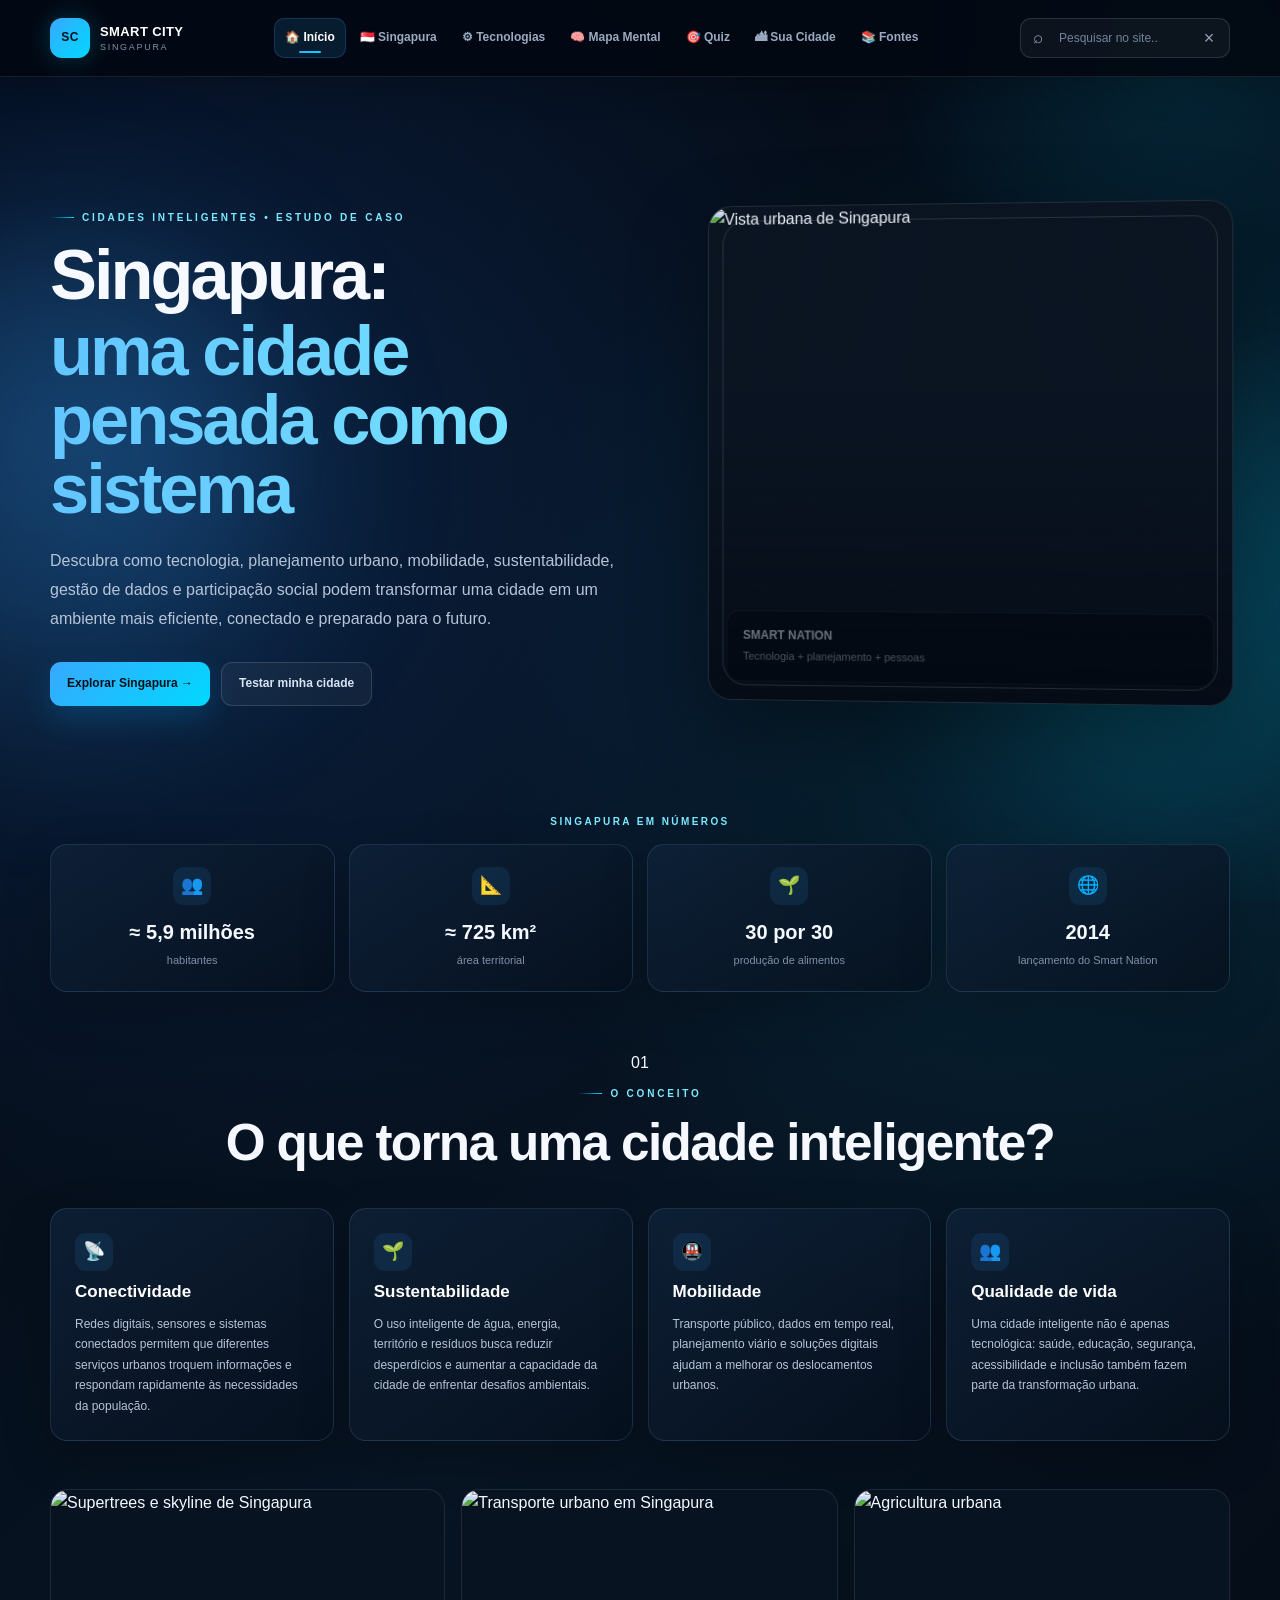
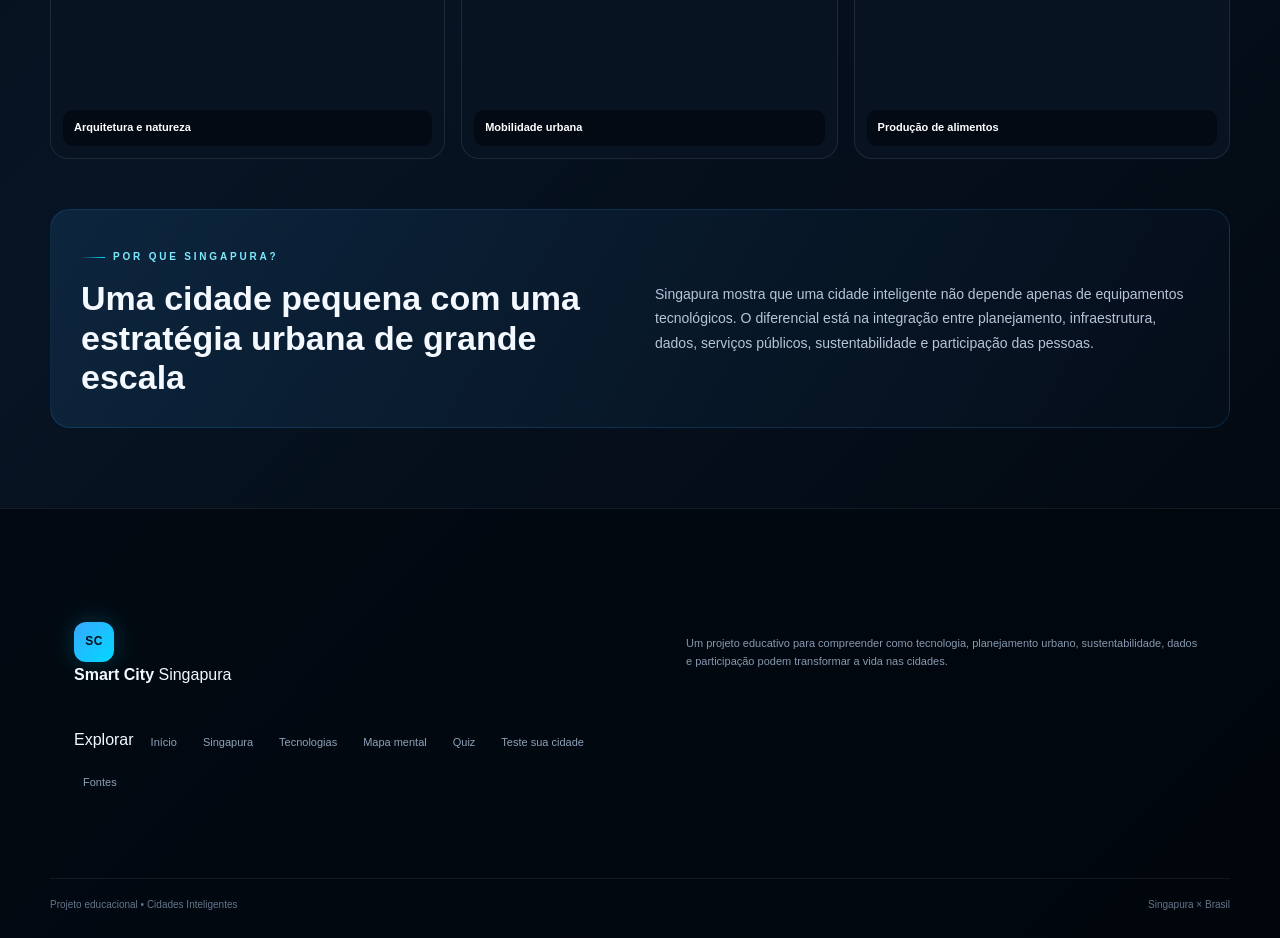
==== commit b6a5d09c: "Add files via upload" ====
--- a/index.html
+++ b/index.html
@@ -1,4115 +1,2915 @@
-<!DOCTYPE html>
-<html lang="pt-BR">
-
-<head>
-    <meta charset="utf-8">
-
-    <meta
-        name="viewport"
-        content="width=device-width, initial-scale=1.0"
-    >
-
-    <meta
-        name="description"
-        content="Smart City Singapura — estudo sobre cidades inteligentes, tecnologias urbanas, sustentabilidade e diagnóstico de cidades."
-    >
-
-    <meta
-        name="author"
-        content="Smart City Singapura"
-    >
-
-    <title>
-        Smart City Singapura | Diagnóstico de Cidades
-    </title>
-
-    <link
-        rel="stylesheet"
-        href="style.css"
-    >
-</head>
-
-<body>
-
-    <!-- =========================================================
-         EFEITOS DE FUNDO
-    ========================================================== -->
-
-    <div class="background-effects">
-
-        <div class="orb orb-one"></div>
-
-        <div class="orb orb-two"></div>
-
-        <div class="orb orb-three"></div>
-
-        <div class="grid-background"></div>
-
-    </div>
-
-
-    <!-- =========================================================
-         CABEÇALHO
-    ========================================================== -->
-
-    <header class="header">
-
-        <div class="header-container">
-
-            <div class="logo">
-
-                <span class="logo-icon">
-                    ◈
-                </span>
-
-                <div>
-
-                    <strong>
-                        SMART CITY
-                    </strong>
-
-                    <span>
-                        SINGAPURA
-                    </span>
-
-                </div>
-
-            </div>
-
-
-            <button
-                class="mobile-menu"
-                id="mobileMenu"
-                aria-label="Abrir menu"
-            >
-                ☰
-            </button>
-
-
-            <nav
-                class="navigation"
-                id="navigation"
-            >
-
-                <button
-                    class="nav-link active"
-                    data-tab="inicio"
-                >
-                    🏠 Início
-                </button>
-
-
-                <button
-                    class="nav-link"
-                    data-tab="singapura"
-                >
-                    🇸🇬 Singapura
-                </button>
-
-
-                <button
-                    class="nav-link"
-                    data-tab="tecnologias"
-                >
-                    ⚙ Tecnologias
-                </button>
-
-
-                <button
-                    class="nav-link"
-                    data-tab="mapa"
-                >
-                    🧠 Mapa Mental
-                </button>
-
-
-                <button
-                    class="nav-link"
-                    data-tab="quiz"
-                >
-                    🎯 Quiz
-                </button>
-
-
-                <button
-                    class="nav-link"
-                    data-tab="teste-cidade"
-                >
-                    🏙 Sua Cidade
-                </button>
-
-
-                <button
-                    class="nav-link"
-                    data-tab="fontes"
-                >
-                    📚 Fontes
-                </button>
-
-            </nav>
-
-        </div>
-
-
-        <!-- =====================================================
-             PESQUISA
-        ====================================================== -->
-
-        <div class="search-container">
-
-            <div class="search-box">
-
-                <span class="search-icon">
-                    ⌕
-                </span>
-
-                <input
-                    id="searchInput"
-                    type="text"
-                    autocomplete="off"
-                    placeholder="Pesquisar no site..."
-                >
-
-                <button
-                    id="clearSearch"
-                    class="clear-search"
-                    aria-label="Limpar pesquisa"
-                >
-                    ×
-                </button>
-
-            </div>
-
-
-            <div
-                class="search-results"
-                id="searchResults"
-            ></div>
-
-        </div>
-
-    </header>
-
-
-
-    <main>
-
-
-        <!-- =====================================================
-             INÍCIO
-        ====================================================== -->
-
-        <section
-            class="tab-section active"
-            id="inicio"
-        >
-
-            <div class="hero">
-
-                <div class="hero-content">
-
-                    <span class="eyebrow">
-                        CIDADES INTELIGENTES • ESTUDO DE CASO
-                    </span>
-
-
-                    <h1>
-                        Singapura:
-
-                        <span>
-                            uma cidade pensada como sistema
-                        </span>
-                    </h1>
-
-
-                    <p class="hero-description">
-                        Descubra como tecnologia, planejamento urbano,
-                        mobilidade, sustentabilidade, gestão de dados
-                        e participação social podem transformar uma
-                        cidade em um ambiente mais eficiente, conectado
-                        e preparado para o futuro.
-                    </p>
-
-
-                    <div class="hero-buttons">
-
-                        <button
-                            class="primary-button"
-                            data-scroll-tab="singapura"
-                        >
-                            Explorar Singapura →
-                        </button>
-
-
-                        <button
-                            class="secondary-button"
-                            data-scroll-tab="teste-cidade"
-                        >
-                            Testar minha cidade
-                        </button>
-
-                    </div>
-
-                </div>
-
-
-                <!-- =================================================
-                     IMAGEM PRINCIPAL
-                ================================================== -->
-
-                <div class="hero-image">
-
-                    <img
-                        src="https://images.unsplash.com/photo-1525625293386-3f8f99389edd?auto=format&fit=crop&w=1200&q=85"
-                        alt="Vista urbana de Singapura"
-                    >
-
-                    <div class="hero-image-overlay">
-
-                        <strong>
-                            SMART NATION
-                        </strong>
-
-                        <span>
-                            Tecnologia + planejamento + pessoas
-                        </span>
-
-                    </div>
-
-                </div>
-
-            </div>
-
-
-
-            <!-- =================================================
-                 INDICADORES DE SINGAPURA
-            ================================================== -->
-
-            <div class="stats-kicker">
-                SINGAPURA EM NÚMEROS
-            </div>
-
-
-            <div class="stats-grid">
-
-                <article class="stat-card">
-
-                    <div
-                        class="stat-icon"
-                        aria-hidden="true"
-                    >
-                        👥
-                    </div>
-
-                    <strong>
-                        ≈ 5,9 milhões
-                    </strong>
-
-                    <span>
-                        habitantes
-                    </span>
-
-                </article>
-
-
-                <article class="stat-card">
-
-                    <div
-                        class="stat-icon"
-                        aria-hidden="true"
-                    >
-                        📐
-                    </div>
-
-                    <strong>
-                        ≈ 725 km²
-                    </strong>
-
-                    <span>
-                        área territorial
-                    </span>
-
-                </article>
-
-
-                <article class="stat-card">
-
-                    <div
-                        class="stat-icon"
-                        aria-hidden="true"
-                    >
-                        🌱
-                    </div>
-
-                    <strong>
-                        30 por 30
-                    </strong>
-
-                    <span>
-                        produção de alimentos
-                    </span>
-
-                </article>
-
-
-                <article class="stat-card">
-
-                    <div
-                        class="stat-icon"
-                        aria-hidden="true"
-                    >
-                        🌐
-                    </div>
-
-                    <strong>
-                        2014
-                    </strong>
-
-                    <span>
-                        lançamento do Smart Nation
-                    </span>
-
-                </article>
-
-            </div>
-
-
-
-            <!-- =================================================
-                 CONCEITO
-            ================================================== -->
-
-            <div class="section-heading">
-
-                <span class="section-number">
-                    01
-                </span>
-
-                <div>
-
-                    <span class="eyebrow">
-                        O CONCEITO
-                    </span>
-
-                    <h2>
-                        O que torna uma cidade inteligente?
-                    </h2>
-
-                </div>
-
-            </div>
-
-
-            <div class="feature-grid">
-
-
-                <article class="feature-card">
-
-                    <div class="feature-icon">
-                        📡
-                    </div>
-
-                    <h3>
-                        Conectividade
-                    </h3>
-
-                    <p>
-                        Redes digitais, sensores e sistemas conectados
-                        permitem que diferentes serviços urbanos troquem
-                        informações e respondam rapidamente às necessidades
-                        da população.
-                    </p>
-
-                </article>
-
-
-
-                <article class="feature-card">
-
-                    <div class="feature-icon">
-                        🌱
-                    </div>
-
-                    <h3>
-                        Sustentabilidade
-                    </h3>
-
-                    <p>
-                        O uso inteligente de água, energia, território e
-                        resíduos busca reduzir desperdícios e aumentar a
-                        capacidade da cidade de enfrentar desafios ambientais.
-                    </p>
-
-                </article>
-
-
-
-                <article class="feature-card">
-
-                    <div class="feature-icon">
-                        🚇
-                    </div>
-
-                    <h3>
-                        Mobilidade
-                    </h3>
-
-                    <p>
-                        Transporte público, dados em tempo real, planejamento
-                        viário e soluções digitais ajudam a melhorar os
-                        deslocamentos urbanos.
-                    </p>
-
-                </article>
-
-
-
-                <article class="feature-card">
-
-                    <div class="feature-icon">
-                        👥
-                    </div>
-
-                    <h3>
-                        Qualidade de vida
-                    </h3>
-
-                    <p>
-                        Uma cidade inteligente não é apenas tecnológica:
-                        saúde, educação, segurança, acessibilidade e inclusão
-                        também fazem parte da transformação urbana.
-                    </p>
-
-                </article>
-
-            </div>
-
-
-
-            <!-- =================================================
-                 IMAGENS
-            ================================================== -->
-
-            <div class="image-strip">
-
-
-                <div class="strip-image">
-
-                    <img
-                        src="https://images.unsplash.com/photo-1518684079-3c830dcef090?auto=format&fit=crop&w=900&q=80"
-                        alt="Supertrees e skyline de Singapura"
-                    >
-
-                    <span>
-                        Arquitetura e natureza
-                    </span>
-
-                </div>
-
-
-
-                <div class="strip-image">
-
-                    <img
-                        src="https://images.unsplash.com/photo-1565967511849-76a60a516170?auto=format&fit=crop&w=900&q=80"
-                        alt="Transporte urbano em Singapura"
-                    >
-
-                    <span>
-                        Mobilidade urbana
-                    </span>
-
-                </div>
-
-
-
-                <div class="strip-image">
-
-                    <img
-                        src="https://images.unsplash.com/photo-1535268647677-300dbf3d78d1?auto=format&fit=crop&w=900&q=80"
-                        alt="Agricultura urbana"
-                    >
-
-                    <span>
-                        Produção de alimentos
-                    </span>
-
-                </div>
-
-            </div>
-
-
-
-            <!-- =================================================
-                 DESTAQUE
-            ================================================== -->
-
-            <div class="highlight">
-
-                <div>
-
-                    <span class="eyebrow">
-                        POR QUE SINGAPURA?
-                    </span>
-
-                    <h3>
-                        Uma cidade pequena com uma estratégia urbana de grande escala
-                    </h3>
-
-                </div>
-
-
-                <p>
-                    Singapura mostra que uma cidade inteligente não depende
-                    apenas de equipamentos tecnológicos. O diferencial está
-                    na integração entre planejamento, infraestrutura,
-                    dados, serviços públicos, sustentabilidade e participação
-                    das pessoas.
-                </p>
-
-            </div>
-
-        </section>
-
-
-
-        <!-- =====================================================
-             SINGAPURA
-        ====================================================== -->
-
-        <section
-            class="tab-section"
-            id="singapura"
-        >
-
-            <div class="section-heading">
-
-                <span class="section-number">
-                    02
-                </span>
-
-                <div>
-
-                    <span class="eyebrow">
-                        CONHEÇA SINGAPURA
-                    </span>
-
-                    <h2>
-                        Uma cidade para explorar
-                    </h2>
-
-                    <p>
-                        Conheça diferentes características sociais,
-                        econômicas, culturais, ambientais e tecnológicas
-                        que ajudam a explicar o funcionamento de Singapura.
-                    </p>
-
-                </div>
-
-            </div>
-
-
-
-            <!-- =================================================
-                 FILTROS
-            ================================================== -->
-
-            <div class="filter-buttons">
-
-                <button
-                    class="filter-button active"
-                    data-filter="todos"
-                >
-                    Todos
-                </button>
-
-                <button
-                    class="filter-button"
-                    data-filter="cultura"
-                >
-                    Cultura
-                </button>
-
-                <button
-                    class="filter-button"
-                    data-filter="economia"
-                >
-                    Economia
-                </button>
-
-                <button
-                    class="filter-button"
-                    data-filter="agricultura"
-                >
-                    Agricultura
-                </button>
-
-                <button
-                    class="filter-button"
-                    data-filter="curiosidades"
-                >
-                    Curiosidades
-                </button>
-
-            </div>
-
-
-
-            <!-- =================================================
-                 CARDS DE SINGAPURA
-            ================================================== -->
-
-            <div class="information-grid">
-
-
-                <article
-                    class="info-card card-link"
-                    data-detail="cultura"
-                    data-category="cultura"
-                    tabindex="0"
-                >
-
-                    <div class="info-image">
-
-                        <img
-                            src="https://images.unsplash.com/photo-1525625293386-3f8f99389edd?auto=format&fit=crop&w=900&q=85"
-                            alt="Cidade de Singapura"
-                        >
-
-                        <span class="info-category">
-                            CULTURA
-                        </span>
-
-                    </div>
-
-                    <div class="info-content">
-
-                        <h3>
-                            Mosaico cultural
-                        </h3>
-
-                        <p>
-                            A população de Singapura reúne influências
-                            chinesas, malaias, indianas e de outras
-                            comunidades, formando uma sociedade multicultural.
-                        </p>
-
-                        <span class="card-action">
-                            Abrir conteúdo →
-                        </span>
-
-                    </div>
-
-                </article>
-
-
-
-                <article
-                    class="info-card card-link"
-                    data-detail="singlish"
-                    data-category="cultura"
-                    tabindex="0"
-                >
-
-                    <div class="info-image">
-
-                        <img
-                            src="https://images.unsplash.com/photo-1496939376851-89342e90adcd?auto=format&fit=crop&w=900&q=85"
-                            alt="Vida urbana em Singapura"
-                        >
-
-                        <span class="info-category">
-                            CULTURA
-                        </span>
-
-                    </div>
-
-                    <div class="info-content">
-
-                        <h3>
-                            Singlish
-                        </h3>
-
-                        <p>
-                            A variedade informal do inglês usada no cotidiano
-                            mistura influências linguísticas de diferentes
-                            comunidades de Singapura.
-                        </p>
-
-                        <span class="card-action">
-                            Abrir conteúdo →
-                        </span>
-
-                    </div>
-
-                </article>
-
-
-
-                <article
-                    class="info-card card-link"
-                    data-detail="hawker"
-                    data-category="cultura"
-                    tabindex="0"
-                >
-
-                    <div class="info-image">
-
-                        <img
-                            src="https://images.unsplash.com/photo-1552566626-52f8b828add9?auto=format&fit=crop&w=900&q=85"
-                            alt="Mercado e alimentação de rua"
-                        >
-
-                        <span class="info-category">
-                            CULTURA
-                        </span>
-
-                    </div>
-
-                    <div class="info-content">
-
-                        <h3>
-                            Hawker Centres
-                        </h3>
-
-                        <p>
-                            Centros de alimentação popular reúnem vendedores
-                            independentes e fazem parte da identidade social
-                            e gastronômica de Singapura.
-                        </p>
-
-                        <span class="card-action">
-                            Abrir conteúdo →
-                        </span>
-
-                    </div>
-
-                </article>
-
-
-
-                <article
-                    class="info-card card-link"
-                    data-detail="economia"
-                    data-category="economia"
-                    tabindex="0"
-                >
-
-                    <div class="info-image">
-
-                        <img
-                            src="https://images.unsplash.com/photo-1529307474719-3d0a417aaf8a?auto=format&fit=crop&w=900&q=85"
-                            alt="Distrito financeiro de Singapura"
-                        >
-
-                        <span class="info-category">
-                            ECONOMIA
-                        </span>
-
-                    </div>
-
-                    <div class="info-content">
-
-                        <h3>
-                            Economia avançada
-                        </h3>
-
-                        <p>
-                            A economia de Singapura combina comércio
-                            internacional, serviços financeiros, indústria,
-                            tecnologia e forte infraestrutura logística.
-                        </p>
-
-                        <span class="card-action">
-                            Abrir conteúdo →
-                        </span>
-
-                    </div>
-
-                </article>
-
-
-
-                <article
-                    class="info-card card-link"
-                    data-detail="porto"
-                    data-category="economia"
-                    tabindex="0"
-                >
-
-                    <div class="info-image">
-
-                        <img
-                            src="https://images.unsplash.com/photo-1494412574643-ff11b0a1c1aa?auto=format&fit=crop&w=900&q=85"
-                            alt="Porto e navios de Singapura"
-                        >
-
-                        <span class="info-category">
-                            ECONOMIA
-                        </span>
-
-                    </div>
-
-                    <div class="info-content">
-
-                        <h3>
-                            Porto de Singapura
-                        </h3>
-
-                        <p>
-                            A posição estratégica e a infraestrutura portuária
-                            ajudam a conectar Singapura às principais rotas
-                            comerciais internacionais.
-                        </p>
-
-                        <span class="card-action">
-                            Abrir conteúdo →
-                        </span>
-
-                    </div>
-
-                </article>
-
-
-
-                <article
-                    class="info-card card-link"
-                    data-detail="virtual"
-                    data-category="curiosidades"
-                    tabindex="0"
-                >
-
-                    <div class="info-image">
-
-                        <img
-                            src="https://images.unsplash.com/photo-1551288049-bebda4e38f71?auto=format&fit=crop&w=900&q=85"
-                            alt="Visualização digital de dados urbanos"
-                        >
-
-                        <span class="info-category">
-                            TECNOLOGIA
-                        </span>
-
-                    </div>
-
-                    <div class="info-content">
-
-                        <h3>
-                            Virtual Singapore
-                        </h3>
-
-                        <p>
-                            Modelos digitais tridimensionais ajudam a
-                            representar a cidade e apoiar análises,
-                            planejamento e simulações urbanas.
-                        </p>
-
-                        <span class="card-action">
-                            Abrir conteúdo →
-                        </span>
-
-                    </div>
-
-                </article>
-
-
-
-                <article
-                    class="info-card card-link"
-                    data-detail="agricultura"
-                    data-category="agricultura"
-                    tabindex="0"
-                >
-
-                    <div class="info-image">
-
-                        <img
-                            src="https://images.unsplash.com/photo-1535268647677-300dbf3d78d1?auto=format&fit=crop&w=900&q=85"
-                            alt="Agricultura urbana e cultivo"
-                        >
-
-                        <span class="info-category">
-                            AGRICULTURA
-                        </span>
-
-                    </div>
-
-                    <div class="info-content">
-
-                        <h3>
-                            Agricultura vertical
-                        </h3>
-
-                        <p>
-                            Técnicas de cultivo em ambientes controlados
-                            permitem produzir alimentos utilizando pouco
-                            espaço territorial.
-                        </p>
-
-                        <span class="card-action">
-                            Abrir conteúdo →
-                        </span>
-
-                    </div>
-
-                </article>
-
-
-
-                <article
-                    class="info-card card-link"
-                    data-detail="supertrees"
-                    data-category="curiosidades"
-                    tabindex="0"
-                >
-
-                    <div class="info-image">
-
-                        <img
-                            src="https://images.unsplash.com/photo-1518684079-3c830dcef090?auto=format&fit=crop&w=900&q=85"
-                            alt="Supertrees em Gardens by the Bay"
-                        >
-
-                        <span class="info-category">
-                            AMBIENTE
-                        </span>
-
-                    </div>
-
-                    <div class="info-content">
-
-                        <h3>
-                            Supertrees
-                        </h3>
-
-                        <p>
-                            As estruturas do Gardens by the Bay combinam
-                            paisagismo, arquitetura e tecnologias associadas
-                            à gestão ambiental.
-                        </p>
-
-                        <span class="card-action">
-                            Abrir conteúdo →
-                        </span>
-
-                    </div>
-
-                </article>
-
-
-
-                <article
-                    class="info-card card-link"
-                    data-detail="newater"
-                    data-category="curiosidades"
-                    tabindex="0"
-                >
-
-                    <div class="info-image">
-
-                        <img
-                            src="https://images.unsplash.com/photo-1509391366360-2e959784a276?auto=format&fit=crop&w=900&q=85"
-                            alt="Infraestrutura de água e sustentabilidade"
-                        >
-
-                        <span class="info-category">
-                            ÁGUA
-                        </span>
-
-                    </div>
-
-                    <div class="info-content">
-
-                        <h3>
-                            NEWater
-                        </h3>
-
-                        <p>
-                            O sistema de reúso de água de Singapura é uma das
-                            estratégias utilizadas para aumentar a segurança
-                            hídrica do país.
-                        </p>
-
-                        <span class="card-action">
-                            Abrir conteúdo →
-                        </span>
-
-                    </div>
-
-                </article>
-
-
-
-                <article
-                    class="info-card card-link"
-                    data-detail="transporte"
-                    data-category="curiosidades"
-                    tabindex="0"
-                >
-
-                    <div class="info-image">
-
-                        <img
-                            src="https://images.unsplash.com/photo-1565967511849-76a60a516170?auto=format&fit=crop&w=900&q=85"
-                            alt="Transporte público em Singapura"
-                        >
-
-                        <span class="info-category">
-                            MOBILIDADE
-                        </span>
-
-                    </div>
-
-                    <div class="info-content">
-
-                        <h3>
-                            Transporte inteligente
-                        </h3>
-
-                        <p>
-                            Transporte público integrado, planejamento urbano
-                            e soluções digitais ajudam a organizar os
-                            deslocamentos na cidade.
-                        </p>
-
-                        <span class="card-action">
-                            Abrir conteúdo →
-                        </span>
-
-                    </div>
-
-                </article>
-
-
-
-                <article
-                    class="info-card card-link"
-                    data-detail="governanca"
-                    data-category="curiosidades"
-                    tabindex="0"
-                >
-
-                    <div class="info-image">
-
-                        <img
-                            src="https://images.unsplash.com/photo-1450101499163-c8848c66ca85?auto=format&fit=crop&w=900&q=85"
-                            alt="Governança e planejamento urbano"
-                        >
-
-                        <span class="info-category">
-                            GOVERNANÇA
-                        </span>
-
-                    </div>
-
-                    <div class="info-content">
-
-                        <h3>
-                            Governança digital
-                        </h3>
-
-                        <p>
-                            Serviços digitais e integração de informações
-                            ajudam o governo a oferecer serviços públicos
-                            de maneira mais coordenada.
-                        </p>
-
-                        <span class="card-action">
-                            Abrir conteúdo →
-                        </span>
-
-                    </div>
-
-                </article>
-
-            </div>
-
-        </section>
-
-        <!DOCTYPE html>
-<html lang="pt-BR">
-
-<head>
-    <meta charset="utf-8">
-
-    <meta
-        name="viewport"
-        content="width=device-width, initial-scale=1.0"
-    >
-
-    <meta
-        name="description"
-        content="Smart City Singapura — estudo sobre cidades inteligentes, tecnologias urbanas, sustentabilidade e diagnóstico de cidades."
-    >
-
-    <meta
-        name="author"
-        content="Smart City Singapura"
-    >
-
-    <title>
-        Smart City Singapura | Diagnóstico de Cidades
-    </title>
-
-    <link
-        rel="stylesheet"
-        href="style.css"
-    >
-</head>
-
-<body>
-
-    <!-- =========================================================
-         EFEITOS DE FUNDO
-    ========================================================== -->
-
-    <div class="background-effects">
-
-        <div class="orb orb-one"></div>
-
-        <div class="orb orb-two"></div>
-
-        <div class="orb orb-three"></div>
-
-        <div class="grid-background"></div>
-
-    </div>
-
-
-    <!-- =========================================================
-         CABEÇALHO
-    ========================================================== -->
-
-    <header class="header">
-
-        <div class="header-container">
-
-            <div class="logo">
-
-                <span class="logo-icon">
-                    ◈
-                </span>
-
-                <div>
-
-                    <strong>
-                        SMART CITY
-                    </strong>
-
-                    <span>
-                        SINGAPURA
-                    </span>
-
-                </div>
-
-            </div>
-
-
-            <button
-                class="mobile-menu"
-                id="mobileMenu"
-                aria-label="Abrir menu"
-            >
-                ☰
-            </button>
-
-
-            <nav
-                class="navigation"
-                id="navigation"
-            >
-
-                <button
-                    class="nav-link active"
-                    data-tab="inicio"
-                >
-                    🏠 Início
-                </button>
-
-
-                <button
-                    class="nav-link"
-                    data-tab="singapura"
-                >
-                    🇸🇬 Singapura
-                </button>
-
-
-                <button
-                    class="nav-link"
-                    data-tab="tecnologias"
-                >
-                    ⚙ Tecnologias
-                </button>
-
-
-                <button
-                    class="nav-link"
-                    data-tab="mapa"
-                >
-                    🧠 Mapa Mental
-                </button>
-
-
-                <button
-                    class="nav-link"
-                    data-tab="quiz"
-                >
-                    🎯 Quiz
-                </button>
-
-
-                <button
-                    class="nav-link"
-                    data-tab="teste-cidade"
-                >
-                    🏙 Sua Cidade
-                </button>
-
-
-                <button
-                    class="nav-link"
-                    data-tab="fontes"
-                >
-                    📚 Fontes
-                </button>
-
-            </nav>
-
-        </div>
-
-
-        <!-- =====================================================
-             PESQUISA
-        ====================================================== -->
-
-        <div class="search-container">
-
-            <div class="search-box">
-
-                <span class="search-icon">
-                    ⌕
-                </span>
-
-                <input
-                    id="searchInput"
-                    type="text"
-                    autocomplete="off"
-                    placeholder="Pesquisar no site..."
-                >
-
-                <button
-                    id="clearSearch"
-                    class="clear-search"
-                    aria-label="Limpar pesquisa"
-                >
-                    ×
-                </button>
-
-            </div>
-
-
-            <div
-                class="search-results"
-                id="searchResults"
-            ></div>
-
-        </div>
-
-    </header>
-
-
-
-    <main>
-
-
-        <!-- =====================================================
-             INÍCIO
-        ====================================================== -->
-
-        <section
-            class="tab-section active"
-            id="inicio"
-        >
-
-            <div class="hero">
-
-                <div class="hero-content">
-
-                    <span class="eyebrow">
-                        CIDADES INTELIGENTES • ESTUDO DE CASO
-                    </span>
-
-
-                    <h1>
-                        Singapura:
-
-                        <span>
-                            uma cidade pensada como sistema
-                        </span>
-                    </h1>
-
-
-                    <p class="hero-description">
-                        Descubra como tecnologia, planejamento urbano,
-                        mobilidade, sustentabilidade, gestão de dados
-                        e participação social podem transformar uma
-                        cidade em um ambiente mais eficiente, conectado
-                        e preparado para o futuro.
-                    </p>
-
-
-                    <div class="hero-buttons">
-
-                        <button
-                            class="primary-button"
-                            data-scroll-tab="singapura"
-                        >
-                            Explorar Singapura →
-                        </button>
-
-
-                        <button
-                            class="secondary-button"
-                            data-scroll-tab="teste-cidade"
-                        >
-                            Testar minha cidade
-                        </button>
-
-                    </div>
-
-                </div>
-
-
-                <!-- =================================================
-                     IMAGEM PRINCIPAL
-                ================================================== -->
-
-                <div class="hero-image">
-
-                    <img
-                        src="https://images.unsplash.com/photo-1525625293386-3f8f99389edd?auto=format&fit=crop&w=1200&q=85"
-                        alt="Vista urbana de Singapura"
-                    >
-
-                    <div class="hero-image-overlay">
-
-                        <strong>
-                            SMART NATION
-                        </strong>
-
-                        <span>
-                            Tecnologia + planejamento + pessoas
-                        </span>
-
-                    </div>
-
-                </div>
-
-            </div>
-
-
-
-            <!-- =================================================
-                 INDICADORES DE SINGAPURA
-            ================================================== -->
-
-            <div class="stats-kicker">
-                SINGAPURA EM NÚMEROS
-            </div>
-
-
-            <div class="stats-grid">
-
-                <article class="stat-card">
-
-                    <div
-                        class="stat-icon"
-                        aria-hidden="true"
-                    >
-                        👥
-                    </div>
-
-                    <strong>
-                        ≈ 5,9 milhões
-                    </strong>
-
-                    <span>
-                        habitantes
-                    </span>
-
-                </article>
-
-
-                <article class="stat-card">
-
-                    <div
-                        class="stat-icon"
-                        aria-hidden="true"
-                    >
-                        📐
-                    </div>
-
-                    <strong>
-                        ≈ 725 km²
-                    </strong>
-
-                    <span>
-                        área territorial
-                    </span>
-
-                </article>
-
-
-                <article class="stat-card">
-
-                    <div
-                        class="stat-icon"
-                        aria-hidden="true"
-                    >
-                        🌱
-                    </div>
-
-                    <strong>
-                        30 por 30
-                    </strong>
-
-                    <span>
-                        produção de alimentos
-                    </span>
-
-                </article>
-
-
-                <article class="stat-card">
-
-                    <div
-                        class="stat-icon"
-                        aria-hidden="true"
-                    >
-                        🌐
-                    </div>
-
-                    <strong>
-                        2014
-                    </strong>
-
-                    <span>
-                        lançamento do Smart Nation
-                    </span>
-
-                </article>
-
-            </div>
-
-
-
-            <!-- =================================================
-                 CONCEITO
-            ================================================== -->
-
-            <div class="section-heading">
-
-                <span class="section-number">
-                    01
-                </span>
-
-                <div>
-
-                    <span class="eyebrow">
-                        O CONCEITO
-                    </span>
-
-                    <h2>
-                        O que torna uma cidade inteligente?
-                    </h2>
-
-                </div>
-
-            </div>
-
-
-            <div class="feature-grid">
-
-
-                <article class="feature-card">
-
-                    <div class="feature-icon">
-                        📡
-                    </div>
-
-                    <h3>
-                        Conectividade
-                    </h3>
-
-                    <p>
-                        Redes digitais, sensores e sistemas conectados
-                        permitem que diferentes serviços urbanos troquem
-                        informações e respondam rapidamente às necessidades
-                        da população.
-                    </p>
-
-                </article>
-
-
-
-                <article class="feature-card">
-
-                    <div class="feature-icon">
-                        🌱
-                    </div>
-
-                    <h3>
-                        Sustentabilidade
-                    </h3>
-
-                    <p>
-                        O uso inteligente de água, energia, território e
-                        resíduos busca reduzir desperdícios e aumentar a
-                        capacidade da cidade de enfrentar desafios ambientais.
-                    </p>
-
-                </article>
-
-
-
-                <article class="feature-card">
-
-                    <div class="feature-icon">
-                        🚇
-                    </div>
-
-                    <h3>
-                        Mobilidade
-                    </h3>
-
-                    <p>
-                        Transporte público, dados em tempo real, planejamento
-                        viário e soluções digitais ajudam a melhorar os
-                        deslocamentos urbanos.
-                    </p>
-
-                </article>
-
-
-
-                <article class="feature-card">
-
-                    <div class="feature-icon">
-                        👥
-                    </div>
-
-                    <h3>
-                        Qualidade de vida
-                    </h3>
-
-                    <p>
-                        Uma cidade inteligente não é apenas tecnológica:
-                        saúde, educação, segurança, acessibilidade e inclusão
-                        também fazem parte da transformação urbana.
-                    </p>
-
-                </article>
-
-            </div>
-
-
-
-            <!-- =================================================
-                 IMAGENS
-            ================================================== -->
-
-            <div class="image-strip">
-
-
-                <div class="strip-image">
-
-                    <img
-                        src="https://images.unsplash.com/photo-1518684079-3c830dcef090?auto=format&fit=crop&w=900&q=80"
-                        alt="Supertrees e skyline de Singapura"
-                    >
-
-                    <span>
-                        Arquitetura e natureza
-                    </span>
-
-                </div>
-
-
-
-                <div class="strip-image">
-
-                    <img
-                        src="https://images.unsplash.com/photo-1565967511849-76a60a516170?auto=format&fit=crop&w=900&q=80"
-                        alt="Transporte urbano em Singapura"
-                    >
-
-                    <span>
-                        Mobilidade urbana
-                    </span>
-
-                </div>
-
-
-
-                <div class="strip-image">
-
-                    <img
-                        src="https://images.unsplash.com/photo-1535268647677-300dbf3d78d1?auto=format&fit=crop&w=900&q=80"
-                        alt="Agricultura urbana"
-                    >
-
-                    <span>
-                        Produção de alimentos
-                    </span>
-
-                </div>
-
-            </div>
-
-
-
-            <!-- =================================================
-                 DESTAQUE
-            ================================================== -->
-
-            <div class="highlight">
-
-                <div>
-
-                    <span class="eyebrow">
-                        POR QUE SINGAPURA?
-                    </span>
-
-                    <h3>
-                        Uma cidade pequena com uma estratégia urbana de grande escala
-                    </h3>
-
-                </div>
-
-
-                <p>
-                    Singapura mostra que uma cidade inteligente não depende
-                    apenas de equipamentos tecnológicos. O diferencial está
-                    na integração entre planejamento, infraestrutura,
-                    dados, serviços públicos, sustentabilidade e participação
-                    das pessoas.
-                </p>
-
-            </div>
-
-        </section>
-
-
-
-        <!-- =====================================================
-             SINGAPURA
-        ====================================================== -->
-
-        <section
-            class="tab-section"
-            id="singapura"
-        >
-
-            <div class="section-heading">
-
-                <span class="section-number">
-                    02
-                </span>
-
-                <div>
-
-                    <span class="eyebrow">
-                        CONHEÇA SINGAPURA
-                    </span>
-
-                    <h2>
-                        Uma cidade para explorar
-                    </h2>
-
-                    <p>
-                        Conheça diferentes características sociais,
-                        econômicas, culturais, ambientais e tecnológicas
-                        que ajudam a explicar o funcionamento de Singapura.
-                    </p>
-
-                </div>
-
-            </div>
-
-
-
-            <!-- =================================================
-                 FILTROS
-            ================================================== -->
-
-            <div class="filter-buttons">
-
-                <button
-                    class="filter-button active"
-                    data-filter="todos"
-                >
-                    Todos
-                </button>
-
-                <button
-                    class="filter-button"
-                    data-filter="cultura"
-                >
-                    Cultura
-                </button>
-
-                <button
-                    class="filter-button"
-                    data-filter="economia"
-                >
-                    Economia
-                </button>
-
-                <button
-                    class="filter-button"
-                    data-filter="agricultura"
-                >
-                    Agricultura
-                </button>
-
-                <button
-                    class="filter-button"
-                    data-filter="curiosidades"
-                >
-                    Curiosidades
-                </button>
-
-            </div>
-
-
-
-            <!-- =================================================
-                 CARDS DE SINGAPURA
-            ================================================== -->
-
-            <div class="information-grid">
-
-
-                <article
-                    class="info-card card-link"
-                    data-detail="cultura"
-                    data-category="cultura"
-                    tabindex="0"
-                >
-
-                    <div class="info-image">
-
-                        <img
-                            src="https://images.unsplash.com/photo-1525625293386-3f8f99389edd?auto=format&fit=crop&w=900&q=85"
-                            alt="Cidade de Singapura"
-                        >
-
-                        <span class="info-category">
-                            CULTURA
-                        </span>
-
-                    </div>
-
-                    <div class="info-content">
-
-                        <h3>
-                            Mosaico cultural
-                        </h3>
-
-                        <p>
-                            A população de Singapura reúne influências
-                            chinesas, malaias, indianas e de outras
-                            comunidades, formando uma sociedade multicultural.
-                        </p>
-
-                        <span class="card-action">
-                            Abrir conteúdo →
-                        </span>
-
-                    </div>
-
-                </article>
-
-
-
-                <article
-                    class="info-card card-link"
-                    data-detail="singlish"
-                    data-category="cultura"
-                    tabindex="0"
-                >
-
-                    <div class="info-image">
-
-                        <img
-                            src="https://images.unsplash.com/photo-1496939376851-89342e90adcd?auto=format&fit=crop&w=900&q=85"
-                            alt="Vida urbana em Singapura"
-                        >
-
-                        <span class="info-category">
-                            CULTURA
-                        </span>
-
-                    </div>
-
-                    <div class="info-content">
-
-                        <h3>
-                            Singlish
-                        </h3>
-
-                        <p>
-                            A variedade informal do inglês usada no cotidiano
-                            mistura influências linguísticas de diferentes
-                            comunidades de Singapura.
-                        </p>
-
-                        <span class="card-action">
-                            Abrir conteúdo →
-                        </span>
-
-                    </div>
-
-                </article>
-
-
-
-                <article
-                    class="info-card card-link"
-                    data-detail="hawker"
-                    data-category="cultura"
-                    tabindex="0"
-                >
-
-                    <div class="info-image">
-
-                        <img
-                            src="https://images.unsplash.com/photo-1552566626-52f8b828add9?auto=format&fit=crop&w=900&q=85"
-                            alt="Mercado e alimentação de rua"
-                        >
-
-                        <span class="info-category">
-                            CULTURA
-                        </span>
-
-                    </div>
-
-                    <div class="info-content">
-
-                        <h3>
-                            Hawker Centres
-                        </h3>
-
-                        <p>
-                            Centros de alimentação popular reúnem vendedores
-                            independentes e fazem parte da identidade social
-                            e gastronômica de Singapura.
-                        </p>
-
-                        <span class="card-action">
-                            Abrir conteúdo →
-                        </span>
-
-                    </div>
-
-                </article>
-
-
-
-                <article
-                    class="info-card card-link"
-                    data-detail="economia"
-                    data-category="economia"
-                    tabindex="0"
-                >
-
-                    <div class="info-image">
-
-                        <img
-                            src="https://images.unsplash.com/photo-1529307474719-3d0a417aaf8a?auto=format&fit=crop&w=900&q=85"
-                            alt="Distrito financeiro de Singapura"
-                        >
-
-                        <span class="info-category">
-                            ECONOMIA
-                        </span>
-
-                    </div>
-
-                    <div class="info-content">
-
-                        <h3>
-                            Economia avançada
-                        </h3>
-
-                        <p>
-                            A economia de Singapura combina comércio
-                            internacional, serviços financeiros, indústria,
-                            tecnologia e forte infraestrutura logística.
-                        </p>
-
-                        <span class="card-action">
-                            Abrir conteúdo →
-                        </span>
-
-                    </div>
-
-                </article>
-
-
-
-                <article
-                    class="info-card card-link"
-                    data-detail="porto"
-                    data-category="economia"
-                    tabindex="0"
-                >
-
-                    <div class="info-image">
-
-                        <img
-                            src="https://images.unsplash.com/photo-1494412574643-ff11b0a1c1aa?auto=format&fit=crop&w=900&q=85"
-                            alt="Porto e navios de Singapura"
-                        >
-
-                        <span class="info-category">
-                            ECONOMIA
-                        </span>
-
-                    </div>
-
-                    <div class="info-content">
-
-                        <h3>
-                            Porto de Singapura
-                        </h3>
-
-                        <p>
-                            A posição estratégica e a infraestrutura portuária
-                            ajudam a conectar Singapura às principais rotas
-                            comerciais internacionais.
-                        </p>
-
-                        <span class="card-action">
-                            Abrir conteúdo →
-                        </span>
-
-                    </div>
-
-                </article>
-
-
-
-                <article
-                    class="info-card card-link"
-                    data-detail="virtual"
-                    data-category="curiosidades"
-                    tabindex="0"
-                >
-
-                    <div class="info-image">
-
-                        <img
-                            src="https://images.unsplash.com/photo-1551288049-bebda4e38f71?auto=format&fit=crop&w=900&q=85"
-                            alt="Visualização digital de dados urbanos"
-                        >
-
-                        <span class="info-category">
-                            TECNOLOGIA
-                        </span>
-
-                    </div>
-
-                    <div class="info-content">
-
-                        <h3>
-                            Virtual Singapore
-                        </h3>
-
-                        <p>
-                            Modelos digitais tridimensionais ajudam a
-                            representar a cidade e apoiar análises,
-                            planejamento e simulações urbanas.
-                        </p>
-
-                        <span class="card-action">
-                            Abrir conteúdo →
-                        </span>
-
-                    </div>
-
-                </article>
-
-
-
-                <article
-                    class="info-card card-link"
-                    data-detail="agricultura"
-                    data-category="agricultura"
-                    tabindex="0"
-                >
-
-                    <div class="info-image">
-
-                        <img
-                            src="https://images.unsplash.com/photo-1535268647677-300dbf3d78d1?auto=format&fit=crop&w=900&q=85"
-                            alt="Agricultura urbana e cultivo"
-                        >
-
-                        <span class="info-category">
-                            AGRICULTURA
-                        </span>
-
-                    </div>
-
-                    <div class="info-content">
-
-                        <h3>
-                            Agricultura vertical
-                        </h3>
-
-                        <p>
-                            Técnicas de cultivo em ambientes controlados
-                            permitem produzir alimentos utilizando pouco
-                            espaço territorial.
-                        </p>
-
-                        <span class="card-action">
-                            Abrir conteúdo →
-                        </span>
-
-                    </div>
-
-                </article>
-
-
-
-                <article
-                    class="info-card card-link"
-                    data-detail="supertrees"
-                    data-category="curiosidades"
-                    tabindex="0"
-                >
-
-                    <div class="info-image">
-
-                        <img
-                            src="https://images.unsplash.com/photo-1518684079-3c830dcef090?auto=format&fit=crop&w=900&q=85"
-                            alt="Supertrees em Gardens by the Bay"
-                        >
-
-                        <span class="info-category">
-                            AMBIENTE
-                        </span>
-
-                    </div>
-
-                    <div class="info-content">
-
-                        <h3>
-                            Supertrees
-                        </h3>
-
-                        <p>
-                            As estruturas do Gardens by the Bay combinam
-                            paisagismo, arquitetura e tecnologias associadas
-                            à gestão ambiental.
-                        </p>
-
-                        <span class="card-action">
-                            Abrir conteúdo →
-                        </span>
-
-                    </div>
-
-                </article>
-
-
-
-                <article
-                    class="info-card card-link"
-                    data-detail="newater"
-                    data-category="curiosidades"
-                    tabindex="0"
-                >
-
-                    <div class="info-image">
-
-                        <img
-                            src="https://images.unsplash.com/photo-1509391366360-2e959784a276?auto=format&fit=crop&w=900&q=85"
-                            alt="Infraestrutura de água e sustentabilidade"
-                        >
-
-                        <span class="info-category">
-                            ÁGUA
-                        </span>
-
-                    </div>
-
-                    <div class="info-content">
-
-                        <h3>
-                            NEWater
-                        </h3>
-
-                        <p>
-                            O sistema de reúso de água de Singapura é uma das
-                            estratégias utilizadas para aumentar a segurança
-                            hídrica do país.
-                        </p>
-
-                        <span class="card-action">
-                            Abrir conteúdo →
-                        </span>
-
-                    </div>
-
-                </article>
-
-
-
-                <article
-                    class="info-card card-link"
-                    data-detail="transporte"
-                    data-category="curiosidades"
-                    tabindex="0"
-                >
-
-                    <div class="info-image">
-
-                        <img
-                            src="https://images.unsplash.com/photo-1565967511849-76a60a516170?auto=format&fit=crop&w=900&q=85"
-                            alt="Transporte público em Singapura"
-                        >
-
-                        <span class="info-category">
-                            MOBILIDADE
-                        </span>
-
-                    </div>
-
-                    <div class="info-content">
-
-                        <h3>
-                            Transporte inteligente
-                        </h3>
-
-                        <p>
-                            Transporte público integrado, planejamento urbano
-                            e soluções digitais ajudam a organizar os
-                            deslocamentos na cidade.
-                        </p>
-
-                        <span class="card-action">
-                            Abrir conteúdo →
-                        </span>
-
-                    </div>
-
-                </article>
-
-
-
-                <article
-                    class="info-card card-link"
-                    data-detail="governanca"
-                    data-category="curiosidades"
-                    tabindex="0"
-                >
-
-                    <div class="info-image">
-
-                        <img
-                            src="https://images.unsplash.com/photo-1450101499163-c8848c66ca85?auto=format&fit=crop&w=900&q=85"
-                            alt="Governança e planejamento urbano"
-                        >
-
-                        <span class="info-category">
-                            GOVERNANÇA
-                        </span>
-
-                    </div>
-
-                    <div class="info-content">
-
-                        <h3>
-                            Governança digital
-                        </h3>
-
-                        <p>
-                            Serviços digitais e integração de informações
-                            ajudam o governo a oferecer serviços públicos
-                            de maneira mais coordenada.
-                        </p>
-
-                        <span class="card-action">
-                            Abrir conteúdo →
-                        </span>
-
-                    </div>
-
-                </article>
-
-            </div>
-
-        </section>
-
-                <!-- =====================================================
-             MAPA MENTAL
-        ====================================================== -->
-
-        <section
-            class="tab-section"
-            id="mapa"
-        >
-
-            <div class="section-heading">
-
-                <span class="section-number">
-                    04
-                </span>
-
-                <div>
-
-                    <span class="eyebrow">
-                        VISÃO GERAL
-                    </span>
-
-                    <h2>
-                        Mapa mental de uma Smart City
-                    </h2>
-
-                    <p>
-                        Uma cidade inteligente funciona como uma rede:
-                        diferentes áreas estão conectadas e uma mudança
-                        em um setor pode afetar vários outros.
-                    </p>
-
-                </div>
-
-            </div>
-
-
-
-            <div class="mind-map-wrapper">
-
-                <div class="mind-map">
-
-                    <!-- CONEXÕES -->
-
-                    <svg
-                        class="mind-connections"
-                        viewBox="0 0 1000 720"
-                        preserveAspectRatio="none"
-                        aria-hidden="true"
-                    >
-
-                        <line
-                            x1="500"
-                            y1="360"
-                            x2="500"
-                            y2="70"
-                        />
-
-                        <line
-                            x1="500"
-                            y1="360"
-                            x2="785"
-                            y2="145"
-                        />
-
-                        <line
-                            x1="500"
-                            y1="360"
-                            x2="900"
-                            y2="360"
-                        />
-
-                        <line
-                            x1="500"
-                            y1="360"
-                            x2="785"
-                            y2="575"
-                        />
-
-                        <line
-                            x1="500"
-                            y1="360"
-                            x2="500"
-                            y2="650"
-                        />
-
-                        <line
-                            x1="500"
-                            y1="360"
-                            x2="215"
-                            y2="575"
-                        />
-
-                        <line
-                            x1="500"
-                            y1="360"
-                            x2="100"
-                            y2="360"
-                        />
-
-                        <line
-                            x1="500"
-                            y1="360"
-                            x2="215"
-                            y2="145"
-                        />
-
-                    </svg>
-
-
-
-                    <!-- CENTRO -->
-
-                    <button
-                        class="mind-center"
-                        type="button"
-                        data-mind="centro"
-                    >
-
-                        <span class="mind-center-icon">
-                            ✦
-                        </span>
-
-                        <strong>
-                            SMART
-                            <br>
-                            CITY
-                        </strong>
-
-                        <small>
-                            cidade inteligente
-                        </small>
-
-                    </button>
-
-
-
-                    <!-- TOPO -->
-
-                    <button
-                        class="mind-node mind-node-top"
-                        type="button"
-                        data-mind="planejamento"
-                    >
-
-                        <span class="mind-node-icon">
-                            🗺
-                        </span>
-
-                        <strong>
-                            Planejamento
-                        </strong>
-
-                        <small>
-                            território
-                        </small>
-
-                    </button>
-
-
-
-                    <!-- SUPERIOR DIREITO -->
-
-                    <button
-                        class="mind-node mind-node-top-right"
-                        type="button"
-                        data-mind="tecnologia"
-                    >
-
-                        <span class="mind-node-icon">
-                            ⚙
-                        </span>
-
-                        <strong>
-                            Tecnologia
-                        </strong>
-
-                        <small>
-                            inovação
-                        </small>
-
-                    </button>
-
-
-
-                    <!-- DIREITA -->
-
-                    <button
-                        class="mind-node mind-node-right"
-                        type="button"
-                        data-mind="mobilidade"
-                    >
-
-                        <span class="mind-node-icon">
-                            🚇
-                        </span>
-
-                        <strong>
-                            Mobilidade
-                        </strong>
-
-                        <small>
-                            deslocamentos
-                        </small>
-
-                    </button>
-
-
-
-                    <!-- INFERIOR DIREITO -->
-
-                    <button
-                        class="mind-node mind-node-bottom-right"
-                        type="button"
-                        data-mind="sustentabilidade"
-                    >
-
-                        <span class="mind-node-icon">
-                            🌱
-                        </span>
-
-                        <strong>
-                            Sustentabilidade
-                        </strong>
-
-                        <small>
-                            ambiente
-                        </small>
-
-                    </button>
-
-
-
-                    <!-- INFERIOR -->
-
-                    <button
-                        class="mind-node mind-node-bottom"
-                        type="button"
-                        data-mind="agua"
-                    >
-
-                        <span class="mind-node-icon">
-                            💧
-                        </span>
-
-                        <strong>
-                            Água
-                        </strong>
-
-                        <small>
-                            segurança hídrica
-                        </small>
-
-                    </button>
-
-
-
-                    <!-- INFERIOR ESQUERDO -->
-
-                    <button
-                        class="mind-node mind-node-bottom-left"
-                        type="button"
-                        data-mind="dados"
-                    >
-
-                        <span class="mind-node-icon">
-                            📊
-                        </span>
-
-                        <strong>
-                            Dados urbanos
-                        </strong>
-
-                        <small>
-                            informação
-                        </small>
-
-                    </button>
-
-
-
-                    <!-- ESQUERDA -->
-
-                    <button
-                        class="mind-node mind-node-left"
-                        type="button"
-                        data-mind="governanca"
-                    >
-
-                        <span class="mind-node-icon">
-                            🏛
-                        </span>
-
-                        <strong>
-                            Governança
-                        </strong>
-
-                        <small>
-                            gestão pública
-                        </small>
-
-                    </button>
-
-
-
-                    <!-- SUPERIOR ESQUERDO -->
-
-                    <button
-                        class="mind-node mind-node-top-left"
-                        type="button"
-                        data-mind="pessoas"
-                    >
-
-                        <span class="mind-node-icon">
-                            👥
-                        </span>
-
-                        <strong>
-                            Pessoas
-                        </strong>
-
-                        <small>
-                            inclusão
-                        </small>
-
-                    </button>
-
-                </div>
-
-
-
-                <!-- INFORMAÇÃO DO NÓ -->
-
-                <div
-                    class="mind-info"
-                    id="mindInfo"
-                >
-
-                    <div class="mind-info-icon">
-                        ✦
-                    </div>
-
-                    <div>
-
-                        <span class="eyebrow">
-                            COMECE PELO CENTRO
-                        </span>
-
-                        <h3>
-                            Como funciona uma Smart City?
-                        </h3>
-
-                        <p>
-                            Clique em qualquer elemento do mapa para
-                            entender sua função e descobrir como ele
-                            se conecta aos outros componentes de uma
-                            cidade inteligente.
-                        </p>
-
-                    </div>
-
-                </div>
-
-            </div>
-
-
-
-            <!-- =================================================
-                 CONEXÕES ENTRE ÁREAS
-            ================================================== -->
-
-            <div class="mind-concept-grid">
-
-                <article class="concept-mini-card">
-
-                    <span>
-                        01
-                    </span>
-
-                    <h3>
-                        Pessoas
-                    </h3>
-
-                    <p>
-                        A tecnologia precisa resolver problemas reais
-                        e melhorar a vida das pessoas.
-                    </p>
-
-                </article>
-
-
-                <article class="concept-mini-card">
-
-                    <span>
-                        02
-                    </span>
-
-                    <h3>
-                        Dados
-                    </h3>
-
-                    <p>
-                        Informações ajudam a compreender problemas,
-                        acompanhar indicadores e planejar ações.
-                    </p>
-
-                </article>
-
-
-                <article class="concept-mini-card">
-
-                    <span>
-                        03
-                    </span>
-
-                    <h3>
-                        Infraestrutura
-                    </h3>
-
-                    <p>
-                        Redes, transporte, água, energia e edifícios
-                        sustentam o funcionamento urbano.
-                    </p>
-
-                </article>
-
-
-                <article class="concept-mini-card">
-
-                    <span>
-                        04
-                    </span>
-
-                    <h3>
-                        Governança
-                    </h3>
-
-                    <p>
-                        Coordenação entre governo, sociedade e
-                        organizações transforma dados em políticas.
-                    </p>
-
-                </article>
-
-            </div>
-
-        </section>
-
-
-
-        <!-- =====================================================
-             QUIZ
-        ====================================================== -->
-
-        <section
-            class="tab-section"
-            id="quiz"
-        >
-
-            <div class="section-heading">
-
-                <span class="section-number">
-                    05
-                </span>
-
-                <div>
-
-                    <span class="eyebrow">
-                        TESTE SEUS CONHECIMENTOS
-                    </span>
-
-                    <h2>
-                        Quiz Smart City
-                    </h2>
-
-                    <p>
-                        Responda às perguntas e descubra quanto você
-                        aprendeu sobre Singapura e cidades inteligentes.
-                    </p>
-
-                </div>
-
-            </div>
-
-
-
-            <div class="quiz-container">
-
-
-                <!-- CABEÇALHO DO QUIZ -->
-
-                <div class="quiz-header">
-
-                    <div class="quiz-progress">
-
-                        <div class="quiz-progress-info">
-
-                            <span id="quizProgressText">
-                                Questão 1 de 15
-                            </span>
-
-                            <strong id="quizScoreText">
-                                Pontuação: 0
-                            </strong>
-
-                        </div>
-
-
-                        <div class="progress-track">
-
-                            <div
-                                class="progress-bar"
-                                id="quizProgressFill"
-                                style="width: 6.66%;"
-                            ></div>
-
-                        </div>
-
-                    </div>
-
-                </div>
-
-
-
-                <!-- PERGUNTAS -->
-
-                <div
-                    id="quizQuestions"
-                    class="quiz-questions"
-                ></div>
-
-
-
-                <!-- RESULTADO -->
-
-                <div
-                    id="quizResult"
-                    class="quiz-result hidden"
-                >
-
-                    <div class="quiz-result-icon">
-                        🏆
-                    </div>
-
-                    <span class="eyebrow">
-                        RESULTADO FINAL
-                    </span>
-
-                    <h3 id="quizResultTitle">
-                        Muito bem!
-                    </h3>
-
-                    <div class="quiz-final-score">
-
-                        <strong id="quizFinalScore">
-                            0
-                        </strong>
-
-                        <span>
-                            / 15
-                        </span>
-
-                    </div>
-
-                    <p id="quizResultMessage">
-                        Seu resultado aparecerá aqui.
-                    </p>
-
-
-                    <div class="quiz-result-actions">
-
-                        <button
-                            class="primary-button"
-                            id="restartQuiz"
-                            type="button"
-                        >
-                            Refazer quiz ↻
-                        </button>
-
-
-                        <button
-                            class="secondary-button"
-                            data-scroll-tab="tecnologias"
-                            type="button"
-                        >
-                            Explorar tecnologias →
-                        </button>
-
-                    </div>
-
-                </div>
-
-            </div>
-
-
-
-            <!-- =================================================
-                 DESAFIO EXTRA
-            ================================================== -->
-
-            <div class="quiz-extra">
-
-                <div>
-
-                    <span class="eyebrow">
-                        DESAFIO EXTRA
-                    </span>
-
-                    <h3>
-                        O que você faria na sua cidade?
-                    </h3>
-
-                    <p>
-                        Depois do quiz, experimente o diagnóstico
-                        urbano e veja quais áreas poderiam ser
-                        desenvolvidas na sua cidade.
-                    </p>
-
-                </div>
-
-
-                <button
-                    class="primary-button"
-                    data-scroll-tab="teste-cidade"
-                    type="button"
-                >
-                    Fazer diagnóstico →
-                </button>
-
-            </div>
-
-        </section>
-
-
-
-        <!-- =====================================================
-             TESTE SUA CIDADE
-        ====================================================== -->
-
-        <section
-            class="tab-section"
-            id="teste-cidade"
-        >
-
-            <div class="section-heading">
-
-                <span class="section-number">
-                    06
-                </span>
-
-                <div>
-
-                    <span class="eyebrow">
-                        DIAGNÓSTICO URBANO
-                    </span>
-
-                    <h2>
-                        Teste sua cidade
-                    </h2>
-
-                    <p>
-                        Responda perguntas sobre infraestrutura,
-                        sustentabilidade, mobilidade, tecnologia
-                        e serviços para obter um diagnóstico
-                        simplificado da sua cidade.
-                    </p>
-
-                </div>
-
-            </div>
-
-
-
-            <div class="city-test-container">
-
-
-                <!-- =================================================
-                     INTRODUÇÃO
-                ================================================== -->
-
-                <div
-                    class="city-intro"
-                    id="cityIntro"
-                >
-
-                    <div class="city-intro-icon">
-                        🏙
-                    </div>
-
-
-                    <div class="city-intro-content">
-
-                        <span class="eyebrow">
-                            ANÁLISE DE MATURIDADE URBANA
-                        </span>
-
-                        <h3>
-                            Como está a sua cidade?
-                        </h3>
-
-                        <p>
-                            Avalie diferentes dimensões da sua cidade.
-                            O diagnóstico não é uma classificação oficial:
-                            ele serve como ferramenta educativa para
-                            ajudar você a pensar sobre os desafios urbanos.
-                        </p>
-
-
-                        <div class="city-name-field">
-
-                            <label for="cityName">
-                                Nome da cidade
-                            </label>
-
-                            <input
-                                type="text"
-                                id="cityName"
-                                placeholder="Ex.: São Paulo"
-                                autocomplete="off"
-                            >
-
-                        </div>
-
-
-                        <button
-                            class="primary-button"
-                            id="startCityTest"
-                            type="button"
-                        >
-                            Começar diagnóstico →
-                        </button>
-
-                    </div>
-
-                </div>
-
-
-
-                <!-- =================================================
-                     ÁREA DAS PERGUNTAS
-                ================================================== -->
-
-                <div
-                    id="cityQuestions"
-                    class="city-questions hidden"
-                >
-
-                    <div class="city-test-topbar">
-
-                        <div>
-
-                            <span class="eyebrow">
-                                DIAGNÓSTICO EM ANDAMENTO
-                            </span>
-
-                            <h3 id="cityTestTitle">
-                                Avaliando sua cidade
-                            </h3>
-
-                        </div>
-
-
-                        <div class="city-progress-info">
-
-                            <strong id="cityProgressText">
-                                0 de 18
-                            </strong>
-
-                            <span>
-                                respondidas
-                            </span>
-
-                        </div>
-
-                    </div>
-
-
-                    <div class="city-progress-track">
-
-                        <div
-                            class="city-progress-fill"
-                            id="cityProgressFill"
-                        ></div>
-
-                    </div>
-
-
-                    <div
-                        class="city-question-list"
-                        id="cityQuestionList"
-                    ></div>
-
-
-                    <div class="city-test-actions">
-
-                        <button
-                            class="secondary-button"
-                            id="cancelCityTest"
-                            type="button"
-                        >
-                            ← Voltar
-                        </button>
-
-
-                        <button
-                            class="primary-button"
-                            id="submitCityTest"
-                            type="button"
-                            disabled
-                        >
-                            Ver diagnóstico →
-                        </button>
-
-                    </div>
-
-                </div>
-
-
-
-                <!-- =================================================
-                     RESULTADO
-                ================================================== -->
-
-                <div
-                    id="cityResult"
-                    class="city-result hidden"
-                >
-
-                    <div class="city-result-header">
-
-                        <div>
-
-                            <span class="eyebrow">
-                                DIAGNÓSTICO CONCLUÍDO
-                            </span>
-
-                            <h3>
-                                Resultado de
-                                <span id="resultCityName">
-                                    sua cidade
-                                </span>
-                            </h3>
-
-                        </div>
-
-
-                        <div class="city-score">
-
-                            <strong id="overallScore">
-                                0%
-                            </strong>
-
-                            <span>
-                                índice geral
-                            </span>
-
-                        </div>
-
-                    </div>
-
-
-
-                    <!-- NÍVEL -->
-
-                    <div class="maturity-card">
-
-                        <div class="maturity-icon">
-                            ✦
-                        </div>
-
-                        <div>
-
-                            <span class="eyebrow">
-                                NÍVEL DE MATURIDADE
-                            </span>
-
-                            <h4 id="maturityLevel">
-                                Inicial
-                            </h4>
-
-                            <p id="maturityDescription">
-                                Seu diagnóstico aparecerá aqui.
-                            </p>
-
-                        </div>
-
-                    </div>
-
-
-
-                    <!-- DIMENSÕES -->
-
-                    <div class="diagnosis-section">
-
-                        <div class="diagnosis-section-heading">
-
-                            <span class="eyebrow">
-                                DESEMPENHO POR DIMENSÃO
-                            </span>
-
-                            <h4>
-                                Onde sua cidade está mais preparada?
-                            </h4>
-
-                        </div>
-
-
-                        <div
-                            class="dimension-results"
-                            id="dimensionResults"
-                        ></div>
-
-                    </div>
-
-
-
-                    <!-- PONTOS FORTES -->
-
-                    <div class="diagnosis-columns">
-
-                        <div class="diagnosis-panel strengths-panel">
-
-                            <span class="eyebrow">
-                                PONTOS FORTES
-                            </span>
-
-                            <h4>
-                                O que já funciona bem
-                            </h4>
-
-                            <div
-                                id="cityStrengths"
-                                class="diagnosis-list"
-                            ></div>
-
-                        </div>
-
-
-                        <!-- PRIORIDADES -->
-
-                        <div class="diagnosis-panel priorities-panel">
-
-                            <span class="eyebrow">
-                                PRIORIDADES
-                            </span>
-
-                            <h4>
-                                O que merece atenção
-                            </h4>
-
-                            <div
-                                id="cityPriorities"
-                                class="diagnosis-list"
-                            ></div>
-
-                        </div>
-
-                    </div>
-
-
-
-                    <!-- RECOMENDAÇÕES -->
-
-                    <div class="recommendations-card">
-
-                        <div class="recommendations-heading">
-
-                            <span class="recommendations-icon">
-                                💡
-                            </span>
-
-                            <div>
-
-                                <span class="eyebrow">
-                                    RECOMENDAÇÕES
-                                </span>
-
-                                <h4>
-                                    Próximos passos possíveis
-                                </h4>
-
-                            </div>
-
-                        </div>
-
-
-                        <div
-                            id="cityRecommendations"
-                            class="recommendations-list"
-                        ></div>
-
-                    </div>
-
-
-
-                    <!-- AÇÕES -->
-
-                    <div class="city-result-actions">
-
-                        <button
-                            class="primary-button"
-                            id="restartCityTest"
-                            type="button"
-                        >
-                            ↻ Refazer diagnóstico
-                        </button>
-
-
-                        <button
-                            class="secondary-button"
-                            data-scroll-tab="singapura"
-                            type="button"
-                        >
-                            Conhecer Singapura →
-                        </button>
-
-                    </div>
-
-
-                    <p class="diagnosis-disclaimer">
-                        Este diagnóstico é educativo e não representa
-                        uma avaliação oficial da cidade.
-                    </p>
-
-                </div>
-
-            </div>
-
-        </section>
-
-        <!-- =========================================================
-     8. FONTES E REFERÊNCIAS
-========================================================= -->
-<section id="fontes" class="tab-section">
-
-    <div class="section-heading">
-        <span class="eyebrow">REFERÊNCIAS</span>
-
-        <h2>
-            Fontes para aprofundar
-            <span>o estudo</span>
-        </h2>
-
-        <p>
-            As informações apresentadas neste projeto foram organizadas
-            a partir de documentos institucionais, estudos, iniciativas
-            governamentais e referências relacionadas ao desenvolvimento
-            de cidades inteligentes no Brasil e em Singapura.
-        </p>
-    </div>
-
-
-    <!-- FILTROS -->
-    <div class="source-filters">
-
-        <button
-            class="source-filter active"
-            data-category="todos"
-            type="button"
-        >
-            Todas
-        </button>
-
-        <button
-            class="source-filter"
-            data-category="brasil"
-            type="button"
-        >
-            Brasil
-        </button>
-
-        <button
-            class="source-filter"
-            data-category="singapura"
-            type="button"
-        >
-            Singapura
-        </button>
-
-        <button
-            class="source-filter"
-            data-category="estudos"
-            type="button"
-        >
-            Estudos
-        </button>
-
-        <button
-            class="source-filter"
-            data-category="videos"
-            type="button"
-        >
-            Vídeos
-        </button>
-
-    </div>
-
-
-    <!-- =====================================================
-         GRID DE FONTES
-    ====================================================== -->
-    <div class="sources-grid">
-
-
-        <!-- FONTE 01 -->
-        <article
-            class="source-card"
-            data-category="brasil estudos"
-        >
-
-            <div
-                class="source-thumb"
-                style="
-                    background-image:
-                    linear-gradient(
-                        180deg,
-                        rgba(4,10,20,.05),
-                        rgba(4,10,20,.8)
-                    ),
-                    url('https://images.unsplash.com/photo-1519501025264-65ba15a82390?auto=format&fit=crop&w=1200&q=80');
-                "
-            >
-                <span class="source-number">01</span>
-                <span class="source-type">DOCUMENTO OFICIAL</span>
-            </div>
-
-            <div class="source-content">
-
-                <span class="source-tag">Brasil</span>
-
-                <h3>
-                    Carta Brasileira para Cidades Inteligentes
-                </h3>
-
-                <p>
-                    Documento que apresenta princípios, diretrizes e
-                    recomendações para orientar a transformação digital
-                    e sustentável das cidades brasileiras.
-                </p>
-
-                <a
-                    href="https://www.gov.br/cidades/pt-br/acesso-a-informacao/acoes-e-programas/desenvolvimento-urbano-e-metropolitano/projeto-andus/carta-brasileira-para-cidades-inteligentes"
-                    target="_blank"
-                    rel="noopener noreferrer"
-                    class="source-link"
-                >
-                    Acessar fonte
-                    <span>↗</span>
-                </a>
-
-            </div>
-        </article>
-
-
-        <!-- FONTE 02 -->
-        <article
-            class="source-card"
-            data-category="brasil"
-        >
-
-            <div
-                class="source-thumb"
-                style="
-                    background-image:
-                    linear-gradient(
-                        180deg,
-                        rgba(4,10,20,.05),
-                        rgba(4,10,20,.8)
-                    ),
-                    url('https://images.unsplash.com/photo-1477959858617-67f85cf4f1df?auto=format&fit=crop&w=1200&q=80');
-                "
-            >
-                <span class="source-number">02</span>
-                <span class="source-type">PROJETO FEDERAL</span>
-            </div>
-
-            <div class="source-content">
-
-                <span class="source-tag">Brasil</span>
-
-                <h3>
-                    Projeto Cidades Mais Inteligentes 2026
-                </h3>
-
-                <p>
-                    Iniciativa do Ministério das Cidades voltada à
-                    promoção de soluções inteligentes e à modernização
-                    da gestão urbana brasileira.
-                </p>
-
-                <a
-                    href="https://www.gov.br/cidades/pt-br/acesso-a-informacao/participacao-social/editais-de-chamamento-publico/edital-de-chamamento-publico-sndum-no-1-2026-projeto-cidades-mais-inteligentes"
-                    target="_blank"
-                    rel="noopener noreferrer"
-                    class="source-link"
-                >
-                    Acessar fonte
-                    <span>↗</span>
-                </a>
-
-            </div>
-        </article>
-
-
-        <!-- FONTE 03 -->
-        <article
-            class="source-card"
-            data-category="brasil estudos"
-        >
-
-            <div
-                class="source-thumb"
-                style="
-                    background-image:
-                    linear-gradient(
-                        180deg,
-                        rgba(4,10,20,.05),
-                        rgba(4,10,20,.8)
-                    ),
-                    url('https://images.unsplash.com/photo-1449824913935-59a10b8d2000?auto=format&fit=crop&w=1200&q=80');
-                "
-            >
-                <span class="source-number">03</span>
-                <span class="source-type">ESTUDO</span>
-            </div>
-
-            <div class="source-content">
-
-                <span class="source-tag">Brasil</span>
-
-                <h3>
-                    Cidades Inteligentes — INPI, MDIC e ABDI
-                </h3>
-
-                <p>
-                    Estudo que reúne dados, conceitos e informações
-                    relacionadas às tecnologias e às oportunidades
-                    associadas às cidades inteligentes.
-                </p>
-
-                <a
-                    href="https://www.gov.br/inpi/pt-br/uso-estrategico-da-pi/estudos-e-informacao-tecnologica/Cidadesinteligentes_PIDadosFatos_INPINIPI_2023.pdf"
-                    target="_blank"
-                    rel="noopener noreferrer"
-                    class="source-link"
-                >
-                    Ler estudo
-                    <span>↗</span>
-                </a>
-
-            </div>
-        </article>
-
-
-        <!-- FONTE 04 -->
-        <article
-            class="source-card"
-            data-category="brasil estudos"
-        >
-
-            <div
-                class="source-thumb"
-                style="
-                    background-image:
-                    linear-gradient(
-                        180deg,
-                        rgba(4,10,20,.05),
-                        rgba(4,10,20,.8)
-                    ),
-                    url('https://images.unsplash.com/photo-1480714378408-67cf0d13bc1b?auto=format&fit=crop&w=1200&q=80');
-                "
-            >
-                <span class="source-number">04</span>
-                <span class="source-type">PUBLICAÇÃO</span>
-            </div>
-
-            <div class="source-content">
-
-                <span class="source-tag">Brasil</span>
-
-                <h3>
-                    Cidades Inteligentes e Sustentáveis no Brasil
-                </h3>
-
-                <p>
-                    Publicação do CTI Renato Archer que apresenta
-                    conceitos e metodologias relacionados ao
-                    desenvolvimento de cidades inteligentes.
-                </p>
-
-                <a
-                    href="https://www.gov.br/cti/pt-br/publicacoes/livros/cidades-inteligentes-e-sustentaveis-no-brasil"
-                    target="_blank"
-                    rel="noopener noreferrer"
-                    class="source-link"
-                >
-                    Ver publicação
-                    <span>↗</span>
-                </a>
-
-            </div>
-        </article>
-
-
-        <!-- FONTE 05 -->
-        <article
-            class="source-card"
-            data-category="brasil"
-        >
-
-            <div
-                class="source-thumb"
-                style="
-                    background-image:
-                    linear-gradient(
-                        180deg,
-                        rgba(4,10,20,.05),
-                        rgba(4,10,20,.8)
-                    ),
-                    url('https://images.unsplash.com/photo-1516321318423-f06f85e504b3?auto=format&fit=crop&w=1200&q=80');
-                "
-            >
-                <span class="source-number">05</span>
-                <span class="source-type">PLATAFORMA</span>
-            </div>
-
-            <div class="source-content">
-
-                <span class="source-tag">Brasil</span>
-
-                <h3>
-                    Plataforma inteli.gente
-                </h3>
-
-                <p>
-                    Plataforma federal voltada ao acesso a informações
-                    e indicadores relacionados às cidades brasileiras.
-                </p>
-
-                <a
-                    href="https://www.gov.br/pt-br/servicos/acessar-a-plataforma-inteli-gente?id=12454"
-                    target="_blank"
-                    rel="noopener noreferrer"
-                    class="source-link"
-                >
-                    Acessar plataforma
-                    <span>↗</span>
-                </a>
-
-            </div>
-        </article>
-
-
-        <!-- FONTE 06 -->
-        <article
-            class="source-card"
-            data-category="brasil estudos"
-        >
-
-            <div
-                class="source-thumb"
-                style="
-                    background-image:
-                    linear-gradient(
-                        180deg,
-                        rgba(4,10,20,.05),
-                        rgba(4,10,20,.8)
-                    ),
-                    url('https://images.unsplash.com/photo-1521737711867-e3b97375f902?auto=format&fit=crop&w=1200&q=80');
-                "
-            >
-                <span class="source-number">06</span>
-                <span class="source-type">ARTIGO</span>
-            </div>
-
-            <div class="source-content">
-
-                <span class="source-tag">Brasil</span>
-
-                <h3>
-                    Participação e transformação urbana
-                </h3>
-
-                <p>
-                    Artigo publicado pela ENAP sobre participação,
-                    políticas públicas e transformação na administração
-                    pública brasileira.
-                </p>
-
-                <a
-                    href="https://doi.org/10.21874/rsp.v77i1.11279"
-                    target="_blank"
-                    rel="noopener noreferrer"
-                    class="source-link"
-                >
-                    Ler artigo
-                    <span>↗</span>
-                </a>
-
-            </div>
-        </article>
-
-
-        <!-- FONTE 07 -->
-        <article
-            class="source-card"
-            data-category="brasil"
-        >
-
-            <div
-                class="source-thumb"
-                style="
-                    background-image:
-                    linear-gradient(
-                        180deg,
-                        rgba(4,10,20,.05),
-                        rgba(4,10,20,.8)
-                    ),
-                    url('https://images.unsplash.com/photo-1494526585095-c41746248156?auto=format&fit=crop&w=1200&q=80');
-                "
-            >
-                <span class="source-number">07</span>
-                <span class="source-type">INICIATIVA</span>
-            </div>
-
-            <div class="source-content">
-
-                <span class="source-tag">Brasil</span>
-
-                <h3>
-                    Cidades Inteligentes de São Paulo
-                </h3>
-
-                <p>
-                    Portal que reúne municípios e informações sobre
-                    iniciativas relacionadas ao conceito de cidades
-                    inteligentes no estado de São Paulo.
-                </p>
-
-                <a
-                    href="https://cidadesinteligentes.sp.gov.br/municipios"
-                    target="_blank"
-                    rel="noopener noreferrer"
-                    class="source-link"
-                >
-                    Conhecer iniciativa
-                    <span>↗</span>
-                </a>
-
-            </div>
-        </article>
-
-
-        <!-- FONTE 08 -->
-        <article
-            class="source-card"
-            data-category="singapura"
-        >
-
-            <div
-                class="source-thumb"
-                style="
-                    background-image:
-                    linear-gradient(
-                        180deg,
-                        rgba(4,10,20,.05),
-                        rgba(4,10,20,.8)
-                    ),
-                    url('https://images.unsplash.com/photo-1525625293386-3f8f99389edd?auto=format&fit=crop&w=1200&q=80');
-                "
-            >
-                <span class="source-number">08</span>
-                <span class="source-type">PORTAL OFICIAL</span>
-            </div>
-
-            <div class="source-content">
-
-                <span class="source-tag">Singapura</span>
-
-                <h3>
-                    Smart Nation Singapore
-                </h3>
-
-                <p>
-                    Portal oficial que apresenta a estratégia de
-                    transformação digital e as principais iniciativas
-                    tecnológicas de Singapura.
-                </p>
-
-                <a
-                    href="https://www.smartnation.gov.sg/"
-                    target="_blank"
-                    rel="noopener noreferrer"
-                    class="source-link"
-                >
-                    Visitar portal
-                    <span>↗</span>
-                </a>
-
-            </div>
-        </article>
-
-
-        <!-- FONTE 09 -->
-        <article
-            class="source-card"
-            data-category="singapura"
-        >
-
-            <div
-                class="source-thumb"
-                style="
-                    background-image:
-                    linear-gradient(
-                        180deg,
-                        rgba(4,10,20,.05),
-                        rgba(4,10,20,.8)
-                    ),
-                    url('https://images.unsplash.com/photo-1500534623283-312aade485b7?auto=format&fit=crop&w=1200&q=80');
-                "
-            >
-                <span class="source-number">09</span>
-                <span class="source-type">SOLUÇÕES</span>
-            </div>
-
-            <div class="source-content">
-
-                <span class="source-tag">Singapura</span>
-
-                <h3>
-                    Smart City Solutions
-                </h3>
-
-                <p>
-                    Página oficial dedicada às soluções tecnológicas
-                    utilizadas para enfrentar desafios urbanos e
-                    melhorar a qualidade de vida.
-                </p>
-
-                <a
-                    href="https://www.smartnation.gov.sg/initiatives/smart-city-solutions/"
-                    target="_blank"
-                    rel="noopener noreferrer"
-                    class="source-link"
-                >
-                    Explorar soluções
-                    <span>↗</span>
-                </a>
-
-            </div>
-        </article>
-
-
-        <!-- FONTE 10 -->
-        <article
-            class="source-card"
-            data-category="singapura"
-        >
-
-            <div
-                class="source-thumb"
-                style="
-                    background-image:
-                    linear-gradient(
-                        180deg,
-                        rgba(4,10,20,.05),
-                        rgba(4,10,20,.8)
-                    ),
-                    url('https://images.unsplash.com/photo-1530789253388-582c481c54b0?auto=format&fit=crop&w=1200&q=80');
-                "
-            >
-                <span class="source-number">10</span>
-                <span class="source-type">ESTRATÉGIA</span>
-            </div>
-
-            <div class="source-content">
-
-                <span class="source-tag">Singapura</span>
-
-                <h3>
-                    Smart Nation 2.0
-                </h3>
-
-                <p>
-                    Atualização da estratégia Smart Nation, com foco
-                    na evolução digital do país e na utilização da
-                    tecnologia de forma segura e inclusiva.
-                </p>
-
-                <a
-                    href="https://www.smartnation.gov.sg/about/our-vision/sn2/"
-                    target="_blank"
-                    rel="noopener noreferrer"
-                    class="source-link"
-                >
-                    Conhecer estratégia
-                    <span>↗</span>
-                </a>
-
-            </div>
-        </article>
-
-
-        <!-- FONTE 11 -->
-        <article
-            class="source-card"
-            data-category="singapura"
-        >
-
-            <div
-                class="source-thumb"
-                style="
-                    background-image:
-                    linear-gradient(
-                        180deg,
-                        rgba(4,10,20,.05),
-                        rgba(4,10,20,.8)
-                    ),
-                    url('https://images.unsplash.com/photo-1548013146-72479768bada?auto=format&fit=crop&w=1200&q=80');
-                "
-            >
-                <span class="source-number">11</span>
-                <span class="source-type">HISTÓRICO</span>
-            </div>
-
-            <div class="source-content">
-
-                <span class="source-tag">Singapura</span>
-
-                <h3>
-                    Smart Nation 1.0
-                </h3>
-
-                <p>
-                    Material oficial sobre a primeira fase da estratégia
-                    Smart Nation e a evolução da transformação digital
-                    de Singapura.
-                </p>
-
-                <a
-                    href="https://www.smartnation.gov.sg/about/our-vision/sn1/"
-                    target="_blank"
-                    rel="noopener noreferrer"
-                    class="source-link"
-                >
-                    Ver material
-                    <span>↗</span>
-                </a>
-
-            </div>
-        </article>
-
-
-        <!-- FONTE 12 -->
-        <article
-            class="source-card"
-            data-category="singapura videos"
-        >
-
-            <div
-                class="source-thumb"
-                style="
-                    background-image:
-                    linear-gradient(
-                        180deg,
-                        rgba(4,10,20,.05),
-                        rgba(4,10,20,.8)
-                    ),
-                    url('https://images.unsplash.com/photo-1516321497487-e288fb19713f?auto=format&fit=crop&w=1200&q=80');
-                "
-            >
-                <span class="source-number">12</span>
-                <span class="source-type">VÍDEO</span>
-            </div>
-
-            <div class="source-content">
-
-                <span class="source-tag">Singapura</span>
-
-                <h3>
-                    Smart Nation Journey
-                </h3>
-
-                <p>
-                    Vídeo institucional que apresenta a trajetória de
-                    Singapura na construção de uma sociedade cada vez
-                    mais conectada e orientada por tecnologia.
-                </p>
-
-                <a
-                    href="https://www.youtube.com/watch?v=fOaBMMLeA4Q"
-                    target="_blank"
-                    rel="noopener noreferrer"
-                    class="source-link"
-                >
-                    Assistir vídeo
-                    <span>↗</span>
-                </a>
-
-            </div>
-        </article>
-
-    </div>
-
-
-    <!-- AVISO SOBRE AS FONTES -->
-    <div class="sources-note">
-
-        <div class="sources-note-icon">
-            ✓
-        </div>
-
-        <div>
-
-            <strong>
-                Como utilizar estas referências
-            </strong>
-
-            <p>
-                Priorize as fontes institucionais para conferir dados,
-                conceitos e informações oficiais. Os materiais servem
-                também como ponto de partida para aprofundar a pesquisa
-                sobre cidades inteligentes, transformação digital,
-                sustentabilidade e planejamento urbano.
-            </p>
-
-        </div>
-
-    </div>
-
-</section>
-
-
-<!-- =========================================================
-     ENCERRAMENTO DO CONTEÚDO PRINCIPAL
-========================================================= -->
-</main>
-
-
-<!-- =========================================================
-     FOOTER
-========================================================= -->
-<footer class="site-footer">
-
-    <div class="footer-main">
-
-        <div class="footer-brand">
-
-            <div class="brand-mark">
-                SC
-            </div>
-
-            <div>
-
-                <strong>
-                    Smart City
-                </strong>
-
-                <span>
-                    Singapura
-                </span>
-
-            </div>
-
-        </div>
-
-
-        <p class="footer-description">
-
-            Um projeto educativo para compreender como tecnologia,
-            planejamento urbano, sustentabilidade, dados e participação
-            podem transformar a vida nas cidades.
-
-        </p>
-
-
-        <div class="footer-navigation">
-
-            <span class="footer-title">
-                Explorar
-            </span>
-
-            <button
-                type="button"
-                data-tab="inicio"
-            >
-                Início
-            </button>
-
-            <button
-                type="button"
-                data-tab="singapura"
-            >
-                Singapura
-            </button>
-
-            <button
-                type="button"
-                data-tab="tecnologias"
-            >
-                Tecnologias
-            </button>
-
-            <button
-                type="button"
-                data-tab="mapa"
-            >
-                Mapa mental
-            </button>
-
-            <button
-                type="button"
-                data-tab="quiz"
-            >
-                Quiz
-            </button>
-
-            <button
-                type="button"
-                data-tab="teste-cidade"
-            >
-                Teste sua cidade
-            </button>
-
-            <button
-                type="button"
-                data-tab="fontes"
-            >
-                Fontes
-            </button>
-
-        </div>
-
-    </div>
-
-
-    <div class="footer-bottom">
-
-        <span>
-            Projeto educacional • Cidades Inteligentes
-        </span>
-
-        <span>
-            Singapura × Brasil
-        </span>
-
-    </div>
-
-</footer>
-
-
-<!-- =========================================================
-     JAVASCRIPT
-========================================================= -->
-<script src="script.js"></script>
-
-</body>
-</html>
+<!DOCTYPE html>
+<html lang="pt-BR">
+
+<head>
+    <meta charset="utf-8">
+
+    <meta
+        name="viewport"
+        content="width=device-width, initial-scale=1.0"
+    >
+
+    <meta
+        name="description"
+        content="Smart City Singapura — estudo sobre cidades inteligentes, tecnologias urbanas, sustentabilidade e diagnóstico de cidades."
+    >
+
+    <meta
+        name="author"
+        content="Smart City Singapura"
+    >
+
+    <title>
+        Smart City Singapura | Diagnóstico de Cidades
+    </title>
+
+    <link
+        rel="stylesheet"
+        href="style.css"
+    >
+</head>
+
+<body>
+
+    <!-- =========================================================
+         EFEITOS DE FUNDO
+    ========================================================== -->
+
+    <div class="background-effects">
+
+        <div class="orb orb-one"></div>
+
+        <div class="orb orb-two"></div>
+
+        <div class="orb orb-three"></div>
+
+        <div class="grid-background"></div>
+
+    </div>
+
+
+    <!-- =========================================================
+         CABEÇALHO
+    ========================================================== -->
+
+    <header class="site-header">
+    <div class="header-inner">
+        <a class="brand" href="#inicio" data-tab="inicio" aria-label="Smart City Singapura - início">
+            <span class="brand-mark">SC</span>
+            <span class="brand-text">
+                <strong>SMART CITY</strong>
+                <span>SINGAPURA</span>
+            </span>
+        </a>
+
+        <nav class="main-nav" id="navigation" aria-label="Navegação principal">
+
+                <button class="nav-link active" data-tab="inicio" type="button">🏠 Início</button>
+                <button class="nav-link" data-tab="singapura" type="button">🇸🇬 Singapura</button>
+                <button class="nav-link" data-tab="tecnologias" type="button">⚙ Tecnologias</button>
+                <button class="nav-link" data-tab="mapa" type="button">🧠 Mapa Mental</button>
+                <button class="nav-link" data-tab="quiz" type="button">🎯 Quiz</button>
+                <button class="nav-link" data-tab="teste-cidade" type="button">🏙 Sua Cidade</button>
+                <button class="nav-link" data-tab="fontes" type="button">📚 Fontes</button>
+        </nav>
+
+        <div class="header-search">
+            <span class="header-search-icon" aria-hidden="true">⌕</span>
+            <input id="searchInput" type="search" autocomplete="off" placeholder="Pesquisar no site..." aria-label="Pesquisar no site">
+            <button id="clearSearch" class="clear-search" type="button" aria-label="Limpar pesquisa">×</button>
+            <div class="search-results" id="searchResults" role="listbox"></div>
+        </div>
+
+        <button class="menu-toggle" id="mobileMenu" type="button" aria-label="Abrir menu" aria-expanded="false">☰</button>
+    </div>
+</header>
+
+
+
+    <main>
+
+
+        <!-- =====================================================
+             INÍCIO
+        ====================================================== -->
+
+        <section
+            class="tab-section active"
+            id="inicio"
+        >
+
+            <div class="hero">
+
+                <div class="hero-content">
+
+                    <span class="eyebrow">
+                        CIDADES INTELIGENTES • ESTUDO DE CASO
+                    </span>
+
+
+                    <h1>
+                        Singapura:
+
+                        <span>
+                            uma cidade pensada como sistema
+                        </span>
+                    </h1>
+
+
+                    <p class="hero-description">
+                        Descubra como tecnologia, planejamento urbano,
+                        mobilidade, sustentabilidade, gestão de dados
+                        e participação social podem transformar uma
+                        cidade em um ambiente mais eficiente, conectado
+                        e preparado para o futuro.
+                    </p>
+
+
+                    <div class="hero-buttons">
+
+                        <button
+                            class="primary-button"
+                            data-scroll-tab="singapura"
+                        >
+                            Explorar Singapura →
+                        </button>
+
+
+                        <button
+                            class="secondary-button"
+                            data-scroll-tab="teste-cidade"
+                        >
+                            Testar minha cidade
+                        </button>
+
+                    </div>
+
+                </div>
+
+
+                <!-- =================================================
+                     IMAGEM PRINCIPAL
+                ================================================== -->
+
+                <div class="hero-image">
+
+                    <img
+                        src="https://images.unsplash.com/photo-1525625293386-3f8f99389edd?auto=format&fit=crop&w=1200&q=85"
+                        alt="Vista urbana de Singapura"
+                    >
+
+                    <div class="hero-image-overlay">
+
+                        <strong>
+                            SMART NATION
+                        </strong>
+
+                        <span>
+                            Tecnologia + planejamento + pessoas
+                        </span>
+
+                    </div>
+
+                </div>
+
+            </div>
+
+
+
+            <!-- =================================================
+                 INDICADORES DE SINGAPURA
+            ================================================== -->
+
+            <div class="stats-kicker">
+                SINGAPURA EM NÚMEROS
+            </div>
+
+
+            <div class="stats-grid">
+
+                <article class="stat-card">
+
+                    <div
+                        class="stat-icon"
+                        aria-hidden="true"
+                    >
+                        👥
+                    </div>
+
+                    <strong>
+                        ≈ 5,9 milhões
+                    </strong>
+
+                    <span>
+                        habitantes
+                    </span>
+
+                </article>
+
+
+                <article class="stat-card">
+
+                    <div
+                        class="stat-icon"
+                        aria-hidden="true"
+                    >
+                        📐
+                    </div>
+
+                    <strong>
+                        ≈ 725 km²
+                    </strong>
+
+                    <span>
+                        área territorial
+                    </span>
+
+                </article>
+
+
+                <article class="stat-card">
+
+                    <div
+                        class="stat-icon"
+                        aria-hidden="true"
+                    >
+                        🌱
+                    </div>
+
+                    <strong>
+                        30 por 30
+                    </strong>
+
+                    <span>
+                        produção de alimentos
+                    </span>
+
+                </article>
+
+
+                <article class="stat-card">
+
+                    <div
+                        class="stat-icon"
+                        aria-hidden="true"
+                    >
+                        🌐
+                    </div>
+
+                    <strong>
+                        2014
+                    </strong>
+
+                    <span>
+                        lançamento do Smart Nation
+                    </span>
+
+                </article>
+
+            </div>
+
+
+
+            <!-- =================================================
+                 CONCEITO
+            ================================================== -->
+
+            <div class="section-heading">
+
+                <span class="section-number">
+                    01
+                </span>
+
+                <div>
+
+                    <span class="eyebrow">
+                        O CONCEITO
+                    </span>
+
+                    <h2>
+                        O que torna uma cidade inteligente?
+                    </h2>
+
+                </div>
+
+            </div>
+
+
+            <div class="feature-grid">
+
+
+                <article class="feature-card">
+
+                    <div class="feature-icon">
+                        📡
+                    </div>
+
+                    <h3>
+                        Conectividade
+                    </h3>
+
+                    <p>
+                        Redes digitais, sensores e sistemas conectados
+                        permitem que diferentes serviços urbanos troquem
+                        informações e respondam rapidamente às necessidades
+                        da população.
+                    </p>
+
+                </article>
+
+
+
+                <article class="feature-card">
+
+                    <div class="feature-icon">
+                        🌱
+                    </div>
+
+                    <h3>
+                        Sustentabilidade
+                    </h3>
+
+                    <p>
+                        O uso inteligente de água, energia, território e
+                        resíduos busca reduzir desperdícios e aumentar a
+                        capacidade da cidade de enfrentar desafios ambientais.
+                    </p>
+
+                </article>
+
+
+
+                <article class="feature-card">
+
+                    <div class="feature-icon">
+                        🚇
+                    </div>
+
+                    <h3>
+                        Mobilidade
+                    </h3>
+
+                    <p>
+                        Transporte público, dados em tempo real, planejamento
+                        viário e soluções digitais ajudam a melhorar os
+                        deslocamentos urbanos.
+                    </p>
+
+                </article>
+
+
+
+                <article class="feature-card">
+
+                    <div class="feature-icon">
+                        👥
+                    </div>
+
+                    <h3>
+                        Qualidade de vida
+                    </h3>
+
+                    <p>
+                        Uma cidade inteligente não é apenas tecnológica:
+                        saúde, educação, segurança, acessibilidade e inclusão
+                        também fazem parte da transformação urbana.
+                    </p>
+
+                </article>
+
+            </div>
+
+
+
+            <!-- =================================================
+                 IMAGENS
+            ================================================== -->
+
+            <div class="image-strip">
+
+
+                <div class="strip-image">
+
+                    <img
+                        src="https://images.unsplash.com/photo-1518684079-3c830dcef090?auto=format&fit=crop&w=900&q=80"
+                        alt="Supertrees e skyline de Singapura"
+                    >
+
+                    <span>
+                        Arquitetura e natureza
+                    </span>
+
+                </div>
+
+
+
+                <div class="strip-image">
+
+                    <img
+                        src="https://images.unsplash.com/photo-1565967511849-76a60a516170?auto=format&fit=crop&w=900&q=80"
+                        alt="Transporte urbano em Singapura"
+                    >
+
+                    <span>
+                        Mobilidade urbana
+                    </span>
+
+                </div>
+
+
+
+                <div class="strip-image">
+
+                    <img
+                        src="https://images.unsplash.com/photo-1535268647677-300dbf3d78d1?auto=format&fit=crop&w=900&q=80"
+                        alt="Agricultura urbana"
+                    >
+
+                    <span>
+                        Produção de alimentos
+                    </span>
+
+                </div>
+
+            </div>
+
+
+
+            <!-- =================================================
+                 DESTAQUE
+            ================================================== -->
+
+            <div class="highlight">
+
+                <div>
+
+                    <span class="eyebrow">
+                        POR QUE SINGAPURA?
+                    </span>
+
+                    <h3>
+                        Uma cidade pequena com uma estratégia urbana de grande escala
+                    </h3>
+
+                </div>
+
+
+                <p>
+                    Singapura mostra que uma cidade inteligente não depende
+                    apenas de equipamentos tecnológicos. O diferencial está
+                    na integração entre planejamento, infraestrutura,
+                    dados, serviços públicos, sustentabilidade e participação
+                    das pessoas.
+                </p>
+
+            </div>
+
+        </section>
+
+
+
+        <!-- =====================================================
+             SINGAPURA
+        ====================================================== -->
+
+        <section
+            class="tab-section"
+            id="singapura"
+        >
+
+            <div class="section-heading">
+
+                <span class="section-number">
+                    02
+                </span>
+
+                <div>
+
+                    <span class="eyebrow">
+                        CONHEÇA SINGAPURA
+                    </span>
+
+                    <h2>
+                        Uma cidade para explorar
+                    </h2>
+
+                    <p>
+                        Conheça diferentes características sociais,
+                        econômicas, culturais, ambientais e tecnológicas
+                        que ajudam a explicar o funcionamento de Singapura.
+                    </p>
+
+                </div>
+
+            </div>
+
+
+
+            <!-- =================================================
+                 FILTROS
+            ================================================== -->
+
+            <div class="filter-buttons">
+
+                <button
+                    class="filter-button active"
+                    data-filter="todos"
+                >
+                    Todos
+                </button>
+
+                <button
+                    class="filter-button"
+                    data-filter="cultura"
+                >
+                    Cultura
+                </button>
+
+                <button
+                    class="filter-button"
+                    data-filter="economia"
+                >
+                    Economia
+                </button>
+
+                <button
+                    class="filter-button"
+                    data-filter="agricultura"
+                >
+                    Agricultura
+                </button>
+
+                <button
+                    class="filter-button"
+                    data-filter="curiosidades"
+                >
+                    Curiosidades
+                </button>
+
+            </div>
+
+
+
+            <!-- =================================================
+                 CARDS DE SINGAPURA
+            ================================================== -->
+
+            <div class="information-grid">
+
+
+                <article
+                    class="info-card card-link"
+                    data-detail="cultura"
+                    data-category="cultura"
+                    tabindex="0"
+                >
+
+                    <div class="info-image">
+
+                        <img
+                            src="https://images.unsplash.com/photo-1525625293386-3f8f99389edd?auto=format&fit=crop&w=900&q=85"
+                            alt="Cidade de Singapura"
+                        >
+
+                        <span class="info-category">
+                            CULTURA
+                        </span>
+
+                    </div>
+
+                    <div class="info-content">
+
+                        <h3>
+                            Mosaico cultural
+                        </h3>
+
+                        <p>
+                            A população de Singapura reúne influências
+                            chinesas, malaias, indianas e de outras
+                            comunidades, formando uma sociedade multicultural.
+                        </p>
+
+                        <span class="card-action">
+                            Abrir conteúdo →
+                        </span>
+
+                    </div>
+
+                </article>
+
+
+
+                <article
+                    class="info-card card-link"
+                    data-detail="singlish"
+                    data-category="cultura"
+                    tabindex="0"
+                >
+
+                    <div class="info-image">
+
+                        <img
+                            src="https://images.unsplash.com/photo-1496939376851-89342e90adcd?auto=format&fit=crop&w=900&q=85"
+                            alt="Vida urbana em Singapura"
+                        >
+
+                        <span class="info-category">
+                            CULTURA
+                        </span>
+
+                    </div>
+
+                    <div class="info-content">
+
+                        <h3>
+                            Singlish
+                        </h3>
+
+                        <p>
+                            A variedade informal do inglês usada no cotidiano
+                            mistura influências linguísticas de diferentes
+                            comunidades de Singapura.
+                        </p>
+
+                        <span class="card-action">
+                            Abrir conteúdo →
+                        </span>
+
+                    </div>
+
+                </article>
+
+
+
+                <article
+                    class="info-card card-link"
+                    data-detail="hawker"
+                    data-category="cultura"
+                    tabindex="0"
+                >
+
+                    <div class="info-image">
+
+                        <img
+                            src="https://images.unsplash.com/photo-1552566626-52f8b828add9?auto=format&fit=crop&w=900&q=85"
+                            alt="Mercado e alimentação de rua"
+                        >
+
+                        <span class="info-category">
+                            CULTURA
+                        </span>
+
+                    </div>
+
+                    <div class="info-content">
+
+                        <h3>
+                            Hawker Centres
+                        </h3>
+
+                        <p>
+                            Centros de alimentação popular reúnem vendedores
+                            independentes e fazem parte da identidade social
+                            e gastronômica de Singapura.
+                        </p>
+
+                        <span class="card-action">
+                            Abrir conteúdo →
+                        </span>
+
+                    </div>
+
+                </article>
+
+
+
+                <article
+                    class="info-card card-link"
+                    data-detail="economia"
+                    data-category="economia"
+                    tabindex="0"
+                >
+
+                    <div class="info-image">
+
+                        <img
+                            src="https://images.unsplash.com/photo-1529307474719-3d0a417aaf8a?auto=format&fit=crop&w=900&q=85"
+                            alt="Distrito financeiro de Singapura"
+                        >
+
+                        <span class="info-category">
+                            ECONOMIA
+                        </span>
+
+                    </div>
+
+                    <div class="info-content">
+
+                        <h3>
+                            Economia avançada
+                        </h3>
+
+                        <p>
+                            A economia de Singapura combina comércio
+                            internacional, serviços financeiros, indústria,
+                            tecnologia e forte infraestrutura logística.
+                        </p>
+
+                        <span class="card-action">
+                            Abrir conteúdo →
+                        </span>
+
+                    </div>
+
+                </article>
+
+
+
+                <article
+                    class="info-card card-link"
+                    data-detail="porto"
+                    data-category="economia"
+                    tabindex="0"
+                >
+
+                    <div class="info-image">
+
+                        <img
+                            src="https://images.unsplash.com/photo-1494412574643-ff11b0a1c1aa?auto=format&fit=crop&w=900&q=85"
+                            alt="Porto e navios de Singapura"
+                        >
+
+                        <span class="info-category">
+                            ECONOMIA
+                        </span>
+
+                    </div>
+
+                    <div class="info-content">
+
+                        <h3>
+                            Porto de Singapura
+                        </h3>
+
+                        <p>
+                            A posição estratégica e a infraestrutura portuária
+                            ajudam a conectar Singapura às principais rotas
+                            comerciais internacionais.
+                        </p>
+
+                        <span class="card-action">
+                            Abrir conteúdo →
+                        </span>
+
+                    </div>
+
+                </article>
+
+
+
+                <article
+                    class="info-card card-link"
+                    data-detail="virtual"
+                    data-category="curiosidades"
+                    tabindex="0"
+                >
+
+                    <div class="info-image">
+
+                        <img
+                            src="https://images.unsplash.com/photo-1551288049-bebda4e38f71?auto=format&fit=crop&w=900&q=85"
+                            alt="Visualização digital de dados urbanos"
+                        >
+
+                        <span class="info-category">
+                            TECNOLOGIA
+                        </span>
+
+                    </div>
+
+                    <div class="info-content">
+
+                        <h3>
+                            Virtual Singapore
+                        </h3>
+
+                        <p>
+                            Modelos digitais tridimensionais ajudam a
+                            representar a cidade e apoiar análises,
+                            planejamento e simulações urbanas.
+                        </p>
+
+                        <span class="card-action">
+                            Abrir conteúdo →
+                        </span>
+
+                    </div>
+
+                </article>
+
+
+
+                <article
+                    class="info-card card-link"
+                    data-detail="agricultura"
+                    data-category="agricultura"
+                    tabindex="0"
+                >
+
+                    <div class="info-image">
+
+                        <img
+                            src="https://images.unsplash.com/photo-1535268647677-300dbf3d78d1?auto=format&fit=crop&w=900&q=85"
+                            alt="Agricultura urbana e cultivo"
+                        >
+
+                        <span class="info-category">
+                            AGRICULTURA
+                        </span>
+
+                    </div>
+
+                    <div class="info-content">
+
+                        <h3>
+                            Agricultura vertical
+                        </h3>
+
+                        <p>
+                            Técnicas de cultivo em ambientes controlados
+                            permitem produzir alimentos utilizando pouco
+                            espaço territorial.
+                        </p>
+
+                        <span class="card-action">
+                            Abrir conteúdo →
+                        </span>
+
+                    </div>
+
+                </article>
+
+
+
+                <article
+                    class="info-card card-link"
+                    data-detail="supertrees"
+                    data-category="curiosidades"
+                    tabindex="0"
+                >
+
+                    <div class="info-image">
+
+                        <img
+                            src="https://images.unsplash.com/photo-1518684079-3c830dcef090?auto=format&fit=crop&w=900&q=85"
+                            alt="Supertrees em Gardens by the Bay"
+                        >
+
+                        <span class="info-category">
+                            AMBIENTE
+                        </span>
+
+                    </div>
+
+                    <div class="info-content">
+
+                        <h3>
+                            Supertrees
+                        </h3>
+
+                        <p>
+                            As estruturas do Gardens by the Bay combinam
+                            paisagismo, arquitetura e tecnologias associadas
+                            à gestão ambiental.
+                        </p>
+
+                        <span class="card-action">
+                            Abrir conteúdo →
+                        </span>
+
+                    </div>
+
+                </article>
+
+
+
+                <article
+                    class="info-card card-link"
+                    data-detail="newater"
+                    data-category="curiosidades"
+                    tabindex="0"
+                >
+
+                    <div class="info-image">
+
+                        <img
+                            src="https://images.unsplash.com/photo-1509391366360-2e959784a276?auto=format&fit=crop&w=900&q=85"
+                            alt="Infraestrutura de água e sustentabilidade"
+                        >
+
+                        <span class="info-category">
+                            ÁGUA
+                        </span>
+
+                    </div>
+
+                    <div class="info-content">
+
+                        <h3>
+                            NEWater
+                        </h3>
+
+                        <p>
+                            O sistema de reúso de água de Singapura é uma das
+                            estratégias utilizadas para aumentar a segurança
+                            hídrica do país.
+                        </p>
+
+                        <span class="card-action">
+                            Abrir conteúdo →
+                        </span>
+
+                    </div>
+
+                </article>
+
+
+
+                <article
+                    class="info-card card-link"
+                    data-detail="transporte"
+                    data-category="curiosidades"
+                    tabindex="0"
+                >
+
+                    <div class="info-image">
+
+                        <img
+                            src="https://images.unsplash.com/photo-1565967511849-76a60a516170?auto=format&fit=crop&w=900&q=85"
+                            alt="Transporte público em Singapura"
+                        >
+
+                        <span class="info-category">
+                            MOBILIDADE
+                        </span>
+
+                    </div>
+
+                    <div class="info-content">
+
+                        <h3>
+                            Transporte inteligente
+                        </h3>
+
+                        <p>
+                            Transporte público integrado, planejamento urbano
+                            e soluções digitais ajudam a organizar os
+                            deslocamentos na cidade.
+                        </p>
+
+                        <span class="card-action">
+                            Abrir conteúdo →
+                        </span>
+
+                    </div>
+
+                </article>
+
+
+
+                <article
+                    class="info-card card-link"
+                    data-detail="governanca"
+                    data-category="curiosidades"
+                    tabindex="0"
+                >
+
+                    <div class="info-image">
+
+                        <img
+                            src="https://images.unsplash.com/photo-1450101499163-c8848c66ca85?auto=format&fit=crop&w=900&q=85"
+                            alt="Governança e planejamento urbano"
+                        >
+
+                        <span class="info-category">
+                            GOVERNANÇA
+                        </span>
+
+                    </div>
+
+                    <div class="info-content">
+
+                        <h3>
+                            Governança digital
+                        </h3>
+
+                        <p>
+                            Serviços digitais e integração de informações
+                            ajudam o governo a oferecer serviços públicos
+                            de maneira mais coordenada.
+                        </p>
+
+                        <span class="card-action">
+                            Abrir conteúdo →
+                        </span>
+
+                    </div>
+
+                </article>
+
+            </div>
+
+        </section>
+
+                <!-- =====================================================
+             MAPA MENTAL
+        ====================================================== -->
+
+        
+        <!-- =====================================================
+             TECNOLOGIAS
+        ====================================================== -->
+        <section class="tab-section" id="tecnologias" data-technologies>
+            <div class="section-heading">
+                <span class="section-number">03</span>
+                <div>
+                    <span class="eyebrow">TECNOLOGIA URBANA</span>
+                    <h2>Tecnologias que conectam a cidade</h2>
+                    <p>
+                        Explore como mobilidade, sensores, inteligência artificial,
+                        energia, água, resíduos, conectividade, gêmeos digitais e
+                        governo digital podem apoiar uma cidade inteligente.
+                    </p>
+                </div>
+            </div>
+
+            <div class="technology-shell">
+                <div class="technology-tabs" role="tablist" aria-label="Tecnologias urbanas">
+                    <button class="technology-tab active" type="button" data-technology="mobilidade" aria-selected="true">🚇 Mobilidade</button>
+                    <button class="technology-tab" type="button" data-technology="iot" aria-selected="false">📡 IoT e sensores</button>
+                    <button class="technology-tab" type="button" data-technology="ia" aria-selected="false">🧠 IA e dados</button>
+                    <button class="technology-tab" type="button" data-technology="smartgrid" aria-selected="false">⚡ Smart Grid</button>
+                    <button class="technology-tab" type="button" data-technology="agua" aria-selected="false">💧 Água</button>
+                    <button class="technology-tab" type="button" data-technology="residuos" aria-selected="false">♻️ Resíduos</button>
+                    <button class="technology-tab" type="button" data-technology="conectividade" aria-selected="false">📶 Conectividade</button>
+                    <button class="technology-tab" type="button" data-technology="digitaltwin" aria-selected="false">🧩 Digital Twin</button>
+                    <button class="technology-tab" type="button" data-technology="governo" aria-selected="false">🏛 Governo digital</button>
+                </div>
+
+                <div class="technology-display" id="technologyPanelContent" data-technology-panel aria-live="polite"></div>
+            </div>
+        </section>
+
+<section
+            class="tab-section"
+            id="mapa"
+        >
+
+            <div class="section-heading">
+
+                <span class="section-number">
+                    04
+                </span>
+
+                <div>
+
+                    <span class="eyebrow">
+                        VISÃO GERAL
+                    </span>
+
+                    <h2>
+                        Mapa mental de uma Smart City
+                    </h2>
+
+                    <p>
+                        Uma cidade inteligente funciona como uma rede:
+                        diferentes áreas estão conectadas e uma mudança
+                        em um setor pode afetar vários outros.
+                    </p>
+
+                </div>
+
+            </div>
+
+
+
+            <div class="mind-map-wrapper">
+
+                <div class="mind-map">
+
+                    <!-- CONEXÕES -->
+
+                    <svg
+                        class="mind-connections"
+                        viewBox="0 0 1000 720"
+                        preserveAspectRatio="none"
+                        aria-hidden="true"
+                    >
+
+                        <line
+                            x1="500"
+                            y1="360"
+                            x2="500"
+                            y2="70"
+                        />
+
+                        <line
+                            x1="500"
+                            y1="360"
+                            x2="785"
+                            y2="145"
+                        />
+
+                        <line
+                            x1="500"
+                            y1="360"
+                            x2="900"
+                            y2="360"
+                        />
+
+                        <line
+                            x1="500"
+                            y1="360"
+                            x2="785"
+                            y2="575"
+                        />
+
+                        <line
+                            x1="500"
+                            y1="360"
+                            x2="500"
+                            y2="650"
+                        />
+
+                        <line
+                            x1="500"
+                            y1="360"
+                            x2="215"
+                            y2="575"
+                        />
+
+                        <line
+                            x1="500"
+                            y1="360"
+                            x2="100"
+                            y2="360"
+                        />
+
+                        <line
+                            x1="500"
+                            y1="360"
+                            x2="215"
+                            y2="145"
+                        />
+
+                    </svg>
+
+
+
+                    <!-- CENTRO -->
+
+                    <button
+                        class="mind-center"
+                        type="button"
+                        data-mind="centro"
+                    >
+
+                        <span class="mind-center-icon">
+                            ✦
+                        </span>
+
+                        <strong>
+                            SMART
+                            <br>
+                            CITY
+                        </strong>
+
+                        <small>
+                            cidade inteligente
+                        </small>
+
+                    </button>
+
+
+
+                    <!-- TOPO -->
+
+                    <button
+                        class="mind-node mind-node-top"
+                        type="button"
+                        data-mind="planejamento"
+                    >
+
+                        <span class="mind-node-icon">
+                            🗺
+                        </span>
+
+                        <strong>
+                            Planejamento
+                        </strong>
+
+                        <small>
+                            território
+                        </small>
+
+                    </button>
+
+
+
+                    <!-- SUPERIOR DIREITO -->
+
+                    <button
+                        class="mind-node mind-node-top-right"
+                        type="button"
+                        data-mind="tecnologia"
+                    >
+
+                        <span class="mind-node-icon">
+                            ⚙
+                        </span>
+
+                        <strong>
+                            Tecnologia
+                        </strong>
+
+                        <small>
+                            inovação
+                        </small>
+
+                    </button>
+
+
+
+                    <!-- DIREITA -->
+
+                    <button
+                        class="mind-node mind-node-right"
+                        type="button"
+                        data-mind="mobilidade"
+                    >
+
+                        <span class="mind-node-icon">
+                            🚇
+                        </span>
+
+                        <strong>
+                            Mobilidade
+                        </strong>
+
+                        <small>
+                            deslocamentos
+                        </small>
+
+                    </button>
+
+
+
+                    <!-- INFERIOR DIREITO -->
+
+                    <button
+                        class="mind-node mind-node-bottom-right"
+                        type="button"
+                        data-mind="sustentabilidade"
+                    >
+
+                        <span class="mind-node-icon">
+                            🌱
+                        </span>
+
+                        <strong>
+                            Sustentabilidade
+                        </strong>
+
+                        <small>
+                            ambiente
+                        </small>
+
+                    </button>
+
+
+
+                    <!-- INFERIOR -->
+
+                    <button
+                        class="mind-node mind-node-bottom"
+                        type="button"
+                        data-mind="agua"
+                    >
+
+                        <span class="mind-node-icon">
+                            💧
+                        </span>
+
+                        <strong>
+                            Água
+                        </strong>
+
+                        <small>
+                            segurança hídrica
+                        </small>
+
+                    </button>
+
+
+
+                    <!-- INFERIOR ESQUERDO -->
+
+                    <button
+                        class="mind-node mind-node-bottom-left"
+                        type="button"
+                        data-mind="dados"
+                    >
+
+                        <span class="mind-node-icon">
+                            📊
+                        </span>
+
+                        <strong>
+                            Dados urbanos
+                        </strong>
+
+                        <small>
+                            informação
+                        </small>
+
+                    </button>
+
+
+
+                    <!-- ESQUERDA -->
+
+                    <button
+                        class="mind-node mind-node-left"
+                        type="button"
+                        data-mind="governanca"
+                    >
+
+                        <span class="mind-node-icon">
+                            🏛
+                        </span>
+
+                        <strong>
+                            Governança
+                        </strong>
+
+                        <small>
+                            gestão pública
+                        </small>
+
+                    </button>
+
+
+
+                    <!-- SUPERIOR ESQUERDO -->
+
+                    <button
+                        class="mind-node mind-node-top-left"
+                        type="button"
+                        data-mind="pessoas"
+                    >
+
+                        <span class="mind-node-icon">
+                            👥
+                        </span>
+
+                        <strong>
+                            Pessoas
+                        </strong>
+
+                        <small>
+                            inclusão
+                        </small>
+
+                    </button>
+
+                </div>
+
+
+
+                <!-- INFORMAÇÃO DO NÓ -->
+
+                <div
+                    class="mind-info"
+                    id="mindInfo"
+                >
+
+                    <div class="mind-info-icon">
+                        ✦
+                    </div>
+
+                    <div>
+
+                        <span class="eyebrow">
+                            COMECE PELO CENTRO
+                        </span>
+
+                        <h3>
+                            Como funciona uma Smart City?
+                        </h3>
+
+                        <p>
+                            Clique em qualquer elemento do mapa para
+                            entender sua função e descobrir como ele
+                            se conecta aos outros componentes de uma
+                            cidade inteligente.
+                        </p>
+
+                    </div>
+
+                </div>
+
+            </div>
+
+
+
+            <!-- =================================================
+                 CONEXÕES ENTRE ÁREAS
+            ================================================== -->
+
+            <div class="mind-concept-grid">
+
+                <article class="concept-mini-card">
+
+                    <span>
+                        01
+                    </span>
+
+                    <h3>
+                        Pessoas
+                    </h3>
+
+                    <p>
+                        A tecnologia precisa resolver problemas reais
+                        e melhorar a vida das pessoas.
+                    </p>
+
+                </article>
+
+
+                <article class="concept-mini-card">
+
+                    <span>
+                        02
+                    </span>
+
+                    <h3>
+                        Dados
+                    </h3>
+
+                    <p>
+                        Informações ajudam a compreender problemas,
+                        acompanhar indicadores e planejar ações.
+                    </p>
+
+                </article>
+
+
+                <article class="concept-mini-card">
+
+                    <span>
+                        03
+                    </span>
+
+                    <h3>
+                        Infraestrutura
+                    </h3>
+
+                    <p>
+                        Redes, transporte, água, energia e edifícios
+                        sustentam o funcionamento urbano.
+                    </p>
+
+                </article>
+
+
+                <article class="concept-mini-card">
+
+                    <span>
+                        04
+                    </span>
+
+                    <h3>
+                        Governança
+                    </h3>
+
+                    <p>
+                        Coordenação entre governo, sociedade e
+                        organizações transforma dados em políticas.
+                    </p>
+
+                </article>
+
+            </div>
+
+        </section>
+
+
+
+        <!-- =====================================================
+             QUIZ
+        ====================================================== -->
+
+        <section
+            class="tab-section"
+            id="quiz"
+        >
+
+            <div class="section-heading">
+
+                <span class="section-number">
+                    05
+                </span>
+
+                <div>
+
+                    <span class="eyebrow">
+                        TESTE SEUS CONHECIMENTOS
+                    </span>
+
+                    <h2>
+                        Quiz Smart City
+                    </h2>
+
+                    <p>
+                        Responda às perguntas e descubra quanto você
+                        aprendeu sobre Singapura e cidades inteligentes.
+                    </p>
+
+                </div>
+
+            </div>
+
+
+
+            <div class="quiz-container">
+
+
+                <!-- CABEÇALHO DO QUIZ -->
+
+                <div class="quiz-header">
+
+                    <div class="quiz-progress">
+
+                        <div class="quiz-progress-info">
+
+                            <span id="quizProgressText">
+                                Questão 1 de 15
+                            </span>
+
+                            <strong id="quizScoreText">
+                                Pontuação: 0
+                            </strong>
+
+                        </div>
+
+
+                        <div class="progress-track">
+
+                            <div
+                                class="progress-bar"
+                                id="quizProgressFill"
+                                style="width: 6.66%;"
+                            ></div>
+
+                        </div>
+
+                    </div>
+
+                </div>
+
+
+
+                <!-- PERGUNTAS -->
+
+                <div
+                    id="quizQuestions"
+                    class="quiz-questions"
+                ></div>
+
+
+
+                <!-- RESULTADO -->
+
+                <div
+                    id="quizResult"
+                    class="quiz-result hidden"
+                >
+
+                    <div class="quiz-result-icon">
+                        🏆
+                    </div>
+
+                    <span class="eyebrow">
+                        RESULTADO FINAL
+                    </span>
+
+                    <h3 id="quizResultTitle">
+                        Muito bem!
+                    </h3>
+
+                    <div class="quiz-final-score">
+
+                        <strong id="quizFinalScore">
+                            0
+                        </strong>
+
+                        <span>
+                            / 15
+                        </span>
+
+                    </div>
+
+                    <p id="quizResultMessage">
+                        Seu resultado aparecerá aqui.
+                    </p>
+
+
+                    <div class="quiz-result-actions">
+
+                        <button
+                            class="primary-button"
+                            id="restartQuiz"
+                            type="button"
+                        >
+                            Refazer quiz ↻
+                        </button>
+
+
+                        <button
+                            class="secondary-button"
+                            data-scroll-tab="tecnologias"
+                            type="button"
+                        >
+                            Explorar tecnologias →
+                        </button>
+
+                    </div>
+
+                </div>
+
+            </div>
+
+
+
+            <!-- =================================================
+                 DESAFIO EXTRA
+            ================================================== -->
+
+            <div class="quiz-extra">
+
+                <div>
+
+                    <span class="eyebrow">
+                        DESAFIO EXTRA
+                    </span>
+
+                    <h3>
+                        O que você faria na sua cidade?
+                    </h3>
+
+                    <p>
+                        Depois do quiz, experimente o diagnóstico
+                        urbano e veja quais áreas poderiam ser
+                        desenvolvidas na sua cidade.
+                    </p>
+
+                </div>
+
+
+                <button
+                    class="primary-button"
+                    data-scroll-tab="teste-cidade"
+                    type="button"
+                >
+                    Fazer diagnóstico →
+                </button>
+
+            </div>
+
+        </section>
+
+
+
+        <!-- =====================================================
+             TESTE SUA CIDADE
+        ====================================================== -->
+
+        <section
+            class="tab-section"
+            id="teste-cidade"
+        >
+
+            <div class="section-heading">
+
+                <span class="section-number">
+                    06
+                </span>
+
+                <div>
+
+                    <span class="eyebrow">
+                        DIAGNÓSTICO URBANO
+                    </span>
+
+                    <h2>
+                        Teste sua cidade
+                    </h2>
+
+                    <p>
+                        Responda perguntas sobre infraestrutura,
+                        sustentabilidade, mobilidade, tecnologia
+                        e serviços para obter um diagnóstico
+                        simplificado da sua cidade.
+                    </p>
+
+                </div>
+
+            </div>
+
+
+
+            <div class="city-test-container">
+
+
+                <!-- =================================================
+                     INTRODUÇÃO
+                ================================================== -->
+
+                <div
+                    class="city-intro"
+                    id="cityIntro"
+                >
+
+                    <div class="city-intro-icon">
+                        🏙
+                    </div>
+
+
+                    <div class="city-intro-content">
+
+                        <span class="eyebrow">
+                            ANÁLISE DE MATURIDADE URBANA
+                        </span>
+
+                        <h3>
+                            Como está a sua cidade?
+                        </h3>
+
+                        <p>
+                            Avalie diferentes dimensões da sua cidade.
+                            O diagnóstico não é uma classificação oficial:
+                            ele serve como ferramenta educativa para
+                            ajudar você a pensar sobre os desafios urbanos.
+                        </p>
+
+
+                        <div class="city-name-field">
+
+                            <label for="cityName">
+                                Nome da cidade
+                            </label>
+
+                            <input
+                                type="text"
+                                id="cityName"
+                                placeholder="Ex.: São Paulo"
+                                autocomplete="off"
+                            >
+
+                        </div>
+
+
+                        <button
+                            class="primary-button"
+                            id="startCityTest"
+                            type="button"
+                        >
+                            Começar diagnóstico →
+                        </button>
+
+                    </div>
+
+                </div>
+
+
+
+                <!-- =================================================
+                     ÁREA DAS PERGUNTAS
+                ================================================== -->
+
+                <div
+                    id="cityQuestions"
+                    class="city-questions hidden"
+                >
+
+                    <div class="city-test-topbar">
+
+                        <div>
+
+                            <span class="eyebrow">
+                                DIAGNÓSTICO EM ANDAMENTO
+                            </span>
+
+                            <h3 id="cityTestTitle">
+                                Avaliando sua cidade
+                            </h3>
+
+                        </div>
+
+
+                        <div class="city-progress-info">
+
+                            <strong id="cityProgressText">
+                                0 de 18
+                            </strong>
+
+                            <span>
+                                respondidas
+                            </span>
+
+                        </div>
+
+                    </div>
+
+
+                    <div class="city-progress-track">
+
+                        <div
+                            class="city-progress-fill"
+                            id="cityProgressFill"
+                        ></div>
+
+                    </div>
+
+
+                    <div
+                        class="city-question-list"
+                        id="cityQuestionList"
+                    ></div>
+
+
+                    <div class="city-test-actions">
+
+                        <button
+                            class="secondary-button"
+                            id="cancelCityTest"
+                            type="button"
+                        >
+                            ← Voltar
+                        </button>
+
+
+                        <button
+                            class="primary-button"
+                            id="submitCityTest"
+                            type="button"
+                            disabled
+                        >
+                            Ver diagnóstico →
+                        </button>
+
+                    </div>
+
+                </div>
+
+
+
+                <!-- =================================================
+                     RESULTADO
+                ================================================== -->
+
+                <div
+                    id="cityResult"
+                    class="city-result hidden"
+                >
+
+                    <div class="city-result-header">
+
+                        <div>
+
+                            <span class="eyebrow">
+                                DIAGNÓSTICO CONCLUÍDO
+                            </span>
+
+                            <h3>
+                                Resultado de
+                                <span id="resultCityName">
+                                    sua cidade
+                                </span>
+                            </h3>
+
+                        </div>
+
+
+                        <div class="city-score">
+
+                            <strong id="overallScore">
+                                0%
+                            </strong>
+
+                            <span>
+                                índice geral
+                            </span>
+
+                        </div>
+
+                    </div>
+
+
+
+                    <!-- NÍVEL -->
+
+                    <div class="maturity-card">
+
+                        <div class="maturity-icon">
+                            ✦
+                        </div>
+
+                        <div>
+
+                            <span class="eyebrow">
+                                NÍVEL DE MATURIDADE
+                            </span>
+
+                            <h4 id="maturityLevel">
+                                Inicial
+                            </h4>
+
+                            <p id="maturityDescription">
+                                Seu diagnóstico aparecerá aqui.
+                            </p>
+
+                        </div>
+
+                    </div>
+
+
+
+                    <!-- DIMENSÕES -->
+
+                    <div class="diagnosis-section">
+
+                        <div class="diagnosis-section-heading">
+
+                            <span class="eyebrow">
+                                DESEMPENHO POR DIMENSÃO
+                            </span>
+
+                            <h4>
+                                Onde sua cidade está mais preparada?
+                            </h4>
+
+                        </div>
+
+
+                        <div
+                            class="dimension-results"
+                            id="dimensionResults"
+                        ></div>
+
+                    </div>
+
+
+
+                    <!-- PONTOS FORTES -->
+
+                    <div class="diagnosis-columns">
+
+                        <div class="diagnosis-panel strengths-panel">
+
+                            <span class="eyebrow">
+                                PONTOS FORTES
+                            </span>
+
+                            <h4>
+                                O que já funciona bem
+                            </h4>
+
+                            <div
+                                id="cityStrengths"
+                                class="diagnosis-list"
+                            ></div>
+
+                        </div>
+
+
+                        <!-- PRIORIDADES -->
+
+                        <div class="diagnosis-panel priorities-panel">
+
+                            <span class="eyebrow">
+                                PRIORIDADES
+                            </span>
+
+                            <h4>
+                                O que merece atenção
+                            </h4>
+
+                            <div
+                                id="cityPriorities"
+                                class="diagnosis-list"
+                            ></div>
+
+                        </div>
+
+                    </div>
+
+
+
+                    <!-- RECOMENDAÇÕES -->
+
+                    <div class="recommendations-card">
+
+                        <div class="recommendations-heading">
+
+                            <span class="recommendations-icon">
+                                💡
+                            </span>
+
+                            <div>
+
+                                <span class="eyebrow">
+                                    RECOMENDAÇÕES
+                                </span>
+
+                                <h4>
+                                    Próximos passos possíveis
+                                </h4>
+
+                            </div>
+
+                        </div>
+
+
+                        <div
+                            id="cityRecommendations"
+                            class="recommendations-list"
+                        ></div>
+
+                    </div>
+
+
+
+                    <!-- AÇÕES -->
+
+                    <div class="city-result-actions">
+
+                        <button
+                            class="primary-button"
+                            id="restartCityTest"
+                            type="button"
+                        >
+                            ↻ Refazer diagnóstico
+                        </button>
+
+
+                        <button
+                            class="secondary-button"
+                            data-scroll-tab="singapura"
+                            type="button"
+                        >
+                            Conhecer Singapura →
+                        </button>
+
+                    </div>
+
+
+                    <p class="diagnosis-disclaimer">
+                        Este diagnóstico é educativo e não representa
+                        uma avaliação oficial da cidade.
+                    </p>
+
+                </div>
+
+            </div>
+
+        </section>
+
+        <!-- =========================================================
+     8. FONTES E REFERÊNCIAS
+========================================================= -->
+<section id="fontes" class="tab-section">
+
+    <div class="section-heading">
+        <span class="eyebrow">REFERÊNCIAS</span>
+
+        <h2>
+            Fontes para aprofundar
+            <span>o estudo</span>
+        </h2>
+
+        <p>
+            As informações apresentadas neste projeto foram organizadas
+            a partir de documentos institucionais, estudos, iniciativas
+            governamentais e referências relacionadas ao desenvolvimento
+            de cidades inteligentes no Brasil e em Singapura.
+        </p>
+    </div>
+
+
+    <!-- FILTROS -->
+    <div class="source-filters">
+
+        <button
+            class="source-filter active"
+            data-category="todos"
+            type="button"
+        >
+            Todas
+        </button>
+
+        <button
+            class="source-filter"
+            data-category="brasil"
+            type="button"
+        >
+            Brasil
+        </button>
+
+        <button
+            class="source-filter"
+            data-category="singapura"
+            type="button"
+        >
+            Singapura
+        </button>
+
+        <button
+            class="source-filter"
+            data-category="estudos"
+            type="button"
+        >
+            Estudos
+        </button>
+
+        <button
+            class="source-filter"
+            data-category="videos"
+            type="button"
+        >
+            Vídeos
+        </button>
+
+    </div>
+
+
+    <!-- =====================================================
+         GRID DE FONTES
+    ====================================================== -->
+    <div class="sources-grid">
+
+
+        <!-- FONTE 01 -->
+        <article
+            class="source-card"
+            data-category="brasil estudos"
+        >
+
+            <div
+                class="source-thumb"
+                style="
+                    background-image:
+                    linear-gradient(
+                        180deg,
+                        rgba(4,10,20,.05),
+                        rgba(4,10,20,.8)
+                    ),
+                    url('https://images.unsplash.com/photo-1519501025264-65ba15a82390?auto=format&fit=crop&w=1200&q=80');
+                "
+            >
+                <span class="source-number">01</span>
+                <span class="source-type">DOCUMENTO OFICIAL</span>
+            </div>
+
+            <div class="source-content">
+
+                <span class="source-tag">Brasil</span>
+
+                <h3>
+                    Carta Brasileira para Cidades Inteligentes
+                </h3>
+
+                <p>
+                    Documento que apresenta princípios, diretrizes e
+                    recomendações para orientar a transformação digital
+                    e sustentável das cidades brasileiras.
+                </p>
+
+                <a
+                    href="https://www.gov.br/cidades/pt-br/acesso-a-informacao/acoes-e-programas/desenvolvimento-urbano-e-metropolitano/projeto-andus/carta-brasileira-para-cidades-inteligentes"
+                    target="_blank"
+                    rel="noopener noreferrer"
+                    class="source-link"
+                >
+                    Acessar fonte
+                    <span>↗</span>
+                </a>
+
+            </div>
+        </article>
+
+
+        <!-- FONTE 02 -->
+        <article
+            class="source-card"
+            data-category="brasil"
+        >
+
+            <div
+                class="source-thumb"
+                style="
+                    background-image:
+                    linear-gradient(
+                        180deg,
+                        rgba(4,10,20,.05),
+                        rgba(4,10,20,.8)
+                    ),
+                    url('https://images.unsplash.com/photo-1477959858617-67f85cf4f1df?auto=format&fit=crop&w=1200&q=80');
+                "
+            >
+                <span class="source-number">02</span>
+                <span class="source-type">PROJETO FEDERAL</span>
+            </div>
+
+            <div class="source-content">
+
+                <span class="source-tag">Brasil</span>
+
+                <h3>
+                    Projeto Cidades Mais Inteligentes 2026
+                </h3>
+
+                <p>
+                    Iniciativa do Ministério das Cidades voltada à
+                    promoção de soluções inteligentes e à modernização
+                    da gestão urbana brasileira.
+                </p>
+
+                <a
+                    href="https://www.gov.br/cidades/pt-br/acesso-a-informacao/participacao-social/editais-de-chamamento-publico/edital-de-chamamento-publico-sndum-no-1-2026-projeto-cidades-mais-inteligentes"
+                    target="_blank"
+                    rel="noopener noreferrer"
+                    class="source-link"
+                >
+                    Acessar fonte
+                    <span>↗</span>
+                </a>
+
+            </div>
+        </article>
+
+
+        <!-- FONTE 03 -->
+        <article
+            class="source-card"
+            data-category="brasil estudos"
+        >
+
+            <div
+                class="source-thumb"
+                style="
+                    background-image:
+                    linear-gradient(
+                        180deg,
+                        rgba(4,10,20,.05),
+                        rgba(4,10,20,.8)
+                    ),
+                    url('https://images.unsplash.com/photo-1449824913935-59a10b8d2000?auto=format&fit=crop&w=1200&q=80');
+                "
+            >
+                <span class="source-number">03</span>
+                <span class="source-type">ESTUDO</span>
+            </div>
+
+            <div class="source-content">
+
+                <span class="source-tag">Brasil</span>
+
+                <h3>
+                    Cidades Inteligentes — INPI, MDIC e ABDI
+                </h3>
+
+                <p>
+                    Estudo que reúne dados, conceitos e informações
+                    relacionadas às tecnologias e às oportunidades
+                    associadas às cidades inteligentes.
+                </p>
+
+                <a
+                    href="https://www.gov.br/inpi/pt-br/uso-estrategico-da-pi/estudos-e-informacao-tecnologica/Cidadesinteligentes_PIDadosFatos_INPINIPI_2023.pdf"
+                    target="_blank"
+                    rel="noopener noreferrer"
+                    class="source-link"
+                >
+                    Ler estudo
+                    <span>↗</span>
+                </a>
+
+            </div>
+        </article>
+
+
+        <!-- FONTE 04 -->
+        <article
+            class="source-card"
+            data-category="brasil estudos"
+        >
+
+            <div
+                class="source-thumb"
+                style="
+                    background-image:
+                    linear-gradient(
+                        180deg,
+                        rgba(4,10,20,.05),
+                        rgba(4,10,20,.8)
+                    ),
+                    url('https://images.unsplash.com/photo-1480714378408-67cf0d13bc1b?auto=format&fit=crop&w=1200&q=80');
+                "
+            >
+                <span class="source-number">04</span>
+                <span class="source-type">PUBLICAÇÃO</span>
+            </div>
+
+            <div class="source-content">
+
+                <span class="source-tag">Brasil</span>
+
+                <h3>
+                    Cidades Inteligentes e Sustentáveis no Brasil
+                </h3>
+
+                <p>
+                    Publicação do CTI Renato Archer que apresenta
+                    conceitos e metodologias relacionados ao
+                    desenvolvimento de cidades inteligentes.
+                </p>
+
+                <a
+                    href="https://www.gov.br/cti/pt-br/publicacoes/livros/cidades-inteligentes-e-sustentaveis-no-brasil"
+                    target="_blank"
+                    rel="noopener noreferrer"
+                    class="source-link"
+                >
+                    Ver publicação
+                    <span>↗</span>
+                </a>
+
+            </div>
+        </article>
+
+
+        <!-- FONTE 05 -->
+        <article
+            class="source-card"
+            data-category="brasil"
+        >
+
+            <div
+                class="source-thumb"
+                style="
+                    background-image:
+                    linear-gradient(
+                        180deg,
+                        rgba(4,10,20,.05),
+                        rgba(4,10,20,.8)
+                    ),
+                    url('https://images.unsplash.com/photo-1516321318423-f06f85e504b3?auto=format&fit=crop&w=1200&q=80');
+                "
+            >
+                <span class="source-number">05</span>
+                <span class="source-type">PLATAFORMA</span>
+            </div>
+
+            <div class="source-content">
+
+                <span class="source-tag">Brasil</span>
+
+                <h3>
+                    Plataforma inteli.gente
+                </h3>
+
+                <p>
+                    Plataforma federal voltada ao acesso a informações
+                    e indicadores relacionados às cidades brasileiras.
+                </p>
+
+                <a
+                    href="https://www.gov.br/pt-br/servicos/acessar-a-plataforma-inteli-gente?id=12454"
+                    target="_blank"
+                    rel="noopener noreferrer"
+                    class="source-link"
+                >
+                    Acessar plataforma
+                    <span>↗</span>
+                </a>
+
+            </div>
+        </article>
+
+
+        <!-- FONTE 06 -->
+        <article
+            class="source-card"
+            data-category="brasil estudos"
+        >
+
+            <div
+                class="source-thumb"
+                style="
+                    background-image:
+                    linear-gradient(
+                        180deg,
+                        rgba(4,10,20,.05),
+                        rgba(4,10,20,.8)
+                    ),
+                    url('https://images.unsplash.com/photo-1521737711867-e3b97375f902?auto=format&fit=crop&w=1200&q=80');
+                "
+            >
+                <span class="source-number">06</span>
+                <span class="source-type">ARTIGO</span>
+            </div>
+
+            <div class="source-content">
+
+                <span class="source-tag">Brasil</span>
+
+                <h3>
+                    Participação e transformação urbana
+                </h3>
+
+                <p>
+                    Artigo publicado pela ENAP sobre participação,
+                    políticas públicas e transformação na administração
+                    pública brasileira.
+                </p>
+
+                <a
+                    href="https://doi.org/10.21874/rsp.v77i1.11279"
+                    target="_blank"
+                    rel="noopener noreferrer"
+                    class="source-link"
+                >
+                    Ler artigo
+                    <span>↗</span>
+                </a>
+
+            </div>
+        </article>
+
+
+        <!-- FONTE 07 -->
+        <article
+            class="source-card"
+            data-category="brasil"
+        >
+
+            <div
+                class="source-thumb"
+                style="
+                    background-image:
+                    linear-gradient(
+                        180deg,
+                        rgba(4,10,20,.05),
+                        rgba(4,10,20,.8)
+                    ),
+                    url('https://images.unsplash.com/photo-1494526585095-c41746248156?auto=format&fit=crop&w=1200&q=80');
+                "
+            >
+                <span class="source-number">07</span>
+                <span class="source-type">INICIATIVA</span>
+            </div>
+
+            <div class="source-content">
+
+                <span class="source-tag">Brasil</span>
+
+                <h3>
+                    Cidades Inteligentes de São Paulo
+                </h3>
+
+                <p>
+                    Portal que reúne municípios e informações sobre
+                    iniciativas relacionadas ao conceito de cidades
+                    inteligentes no estado de São Paulo.
+                </p>
+
+                <a
+                    href="https://cidadesinteligentes.sp.gov.br/municipios"
+                    target="_blank"
+                    rel="noopener noreferrer"
+                    class="source-link"
+                >
+                    Conhecer iniciativa
+                    <span>↗</span>
+                </a>
+
+            </div>
+        </article>
+
+
+        <!-- FONTE 08 -->
+        <article
+            class="source-card"
+            data-category="singapura"
+        >
+
+            <div
+                class="source-thumb"
+                style="
+                    background-image:
+                    linear-gradient(
+                        180deg,
+                        rgba(4,10,20,.05),
+                        rgba(4,10,20,.8)
+                    ),
+                    url('https://images.unsplash.com/photo-1525625293386-3f8f99389edd?auto=format&fit=crop&w=1200&q=80');
+                "
+            >
+                <span class="source-number">08</span>
+                <span class="source-type">PORTAL OFICIAL</span>
+            </div>
+
+            <div class="source-content">
+
+                <span class="source-tag">Singapura</span>
+
+                <h3>
+                    Smart Nation Singapore
+                </h3>
+
+                <p>
+                    Portal oficial que apresenta a estratégia de
+                    transformação digital e as principais iniciativas
+                    tecnológicas de Singapura.
+                </p>
+
+                <a
+                    href="https://www.smartnation.gov.sg/"
+                    target="_blank"
+                    rel="noopener noreferrer"
+                    class="source-link"
+                >
+                    Visitar portal
+                    <span>↗</span>
+                </a>
+
+            </div>
+        </article>
+
+
+        <!-- FONTE 09 -->
+        <article
+            class="source-card"
+            data-category="singapura"
+        >
+
+            <div
+                class="source-thumb"
+                style="
+                    background-image:
+                    linear-gradient(
+                        180deg,
+                        rgba(4,10,20,.05),
+                        rgba(4,10,20,.8)
+                    ),
+                    url('https://images.unsplash.com/photo-1500534623283-312aade485b7?auto=format&fit=crop&w=1200&q=80');
+                "
+            >
+                <span class="source-number">09</span>
+                <span class="source-type">SOLUÇÕES</span>
+            </div>
+
+            <div class="source-content">
+
+                <span class="source-tag">Singapura</span>
+
+                <h3>
+                    Smart City Solutions
+                </h3>
+
+                <p>
+                    Página oficial dedicada às soluções tecnológicas
+                    utilizadas para enfrentar desafios urbanos e
+                    melhorar a qualidade de vida.
+                </p>
+
+                <a
+                    href="https://www.smartnation.gov.sg/initiatives/smart-city-solutions/"
+                    target="_blank"
+                    rel="noopener noreferrer"
+                    class="source-link"
+                >
+                    Explorar soluções
+                    <span>↗</span>
+                </a>
+
+            </div>
+        </article>
+
+
+        <!-- FONTE 10 -->
+        <article
+            class="source-card"
+            data-category="singapura"
+        >
+
+            <div
+                class="source-thumb"
+                style="
+                    background-image:
+                    linear-gradient(
+                        180deg,
+                        rgba(4,10,20,.05),
+                        rgba(4,10,20,.8)
+                    ),
+                    url('https://images.unsplash.com/photo-1530789253388-582c481c54b0?auto=format&fit=crop&w=1200&q=80');
+                "
+            >
+                <span class="source-number">10</span>
+                <span class="source-type">ESTRATÉGIA</span>
+            </div>
+
+            <div class="source-content">
+
+                <span class="source-tag">Singapura</span>
+
+                <h3>
+                    Smart Nation 2.0
+                </h3>
+
+                <p>
+                    Atualização da estratégia Smart Nation, com foco
+                    na evolução digital do país e na utilização da
+                    tecnologia de forma segura e inclusiva.
+                </p>
+
+                <a
+                    href="https://www.smartnation.gov.sg/about/our-vision/sn2/"
+                    target="_blank"
+                    rel="noopener noreferrer"
+                    class="source-link"
+                >
+                    Conhecer estratégia
+                    <span>↗</span>
+                </a>
+
+            </div>
+        </article>
+
+
+        <!-- FONTE 11 -->
+        <article
+            class="source-card"
+            data-category="singapura"
+        >
+
+            <div
+                class="source-thumb"
+                style="
+                    background-image:
+                    linear-gradient(
+                        180deg,
+                        rgba(4,10,20,.05),
+                        rgba(4,10,20,.8)
+                    ),
+                    url('https://images.unsplash.com/photo-1548013146-72479768bada?auto=format&fit=crop&w=1200&q=80');
+                "
+            >
+                <span class="source-number">11</span>
+                <span class="source-type">HISTÓRICO</span>
+            </div>
+
+            <div class="source-content">
+
+                <span class="source-tag">Singapura</span>
+
+                <h3>
+                    Smart Nation 1.0
+                </h3>
+
+                <p>
+                    Material oficial sobre a primeira fase da estratégia
+                    Smart Nation e a evolução da transformação digital
+                    de Singapura.
+                </p>
+
+                <a
+                    href="https://www.smartnation.gov.sg/about/our-vision/sn1/"
+                    target="_blank"
+                    rel="noopener noreferrer"
+                    class="source-link"
+                >
+                    Ver material
+                    <span>↗</span>
+                </a>
+
+            </div>
+        </article>
+
+
+        <!-- FONTE 12 -->
+        <article
+            class="source-card"
+            data-category="singapura videos"
+        >
+
+            <div
+                class="source-thumb"
+                style="
+                    background-image:
+                    linear-gradient(
+                        180deg,
+                        rgba(4,10,20,.05),
+                        rgba(4,10,20,.8)
+                    ),
+                    url('https://images.unsplash.com/photo-1516321497487-e288fb19713f?auto=format&fit=crop&w=1200&q=80');
+                "
+            >
+                <span class="source-number">12</span>
+                <span class="source-type">VÍDEO</span>
+            </div>
+
+            <div class="source-content">
+
+                <span class="source-tag">Singapura</span>
+
+                <h3>
+                    Smart Nation Journey
+                </h3>
+
+                <p>
+                    Vídeo institucional que apresenta a trajetória de
+                    Singapura na construção de uma sociedade cada vez
+                    mais conectada e orientada por tecnologia.
+                </p>
+
+                <a
+                    href="https://www.youtube.com/watch?v=fOaBMMLeA4Q"
+                    target="_blank"
+                    rel="noopener noreferrer"
+                    class="source-link"
+                >
+                    Assistir vídeo
+                    <span>↗</span>
+                </a>
+
+            </div>
+        </article>
+
+    </div>
+
+
+    <!-- AVISO SOBRE AS FONTES -->
+    <div class="sources-note">
+
+        <div class="sources-note-icon">
+            ✓
+        </div>
+
+        <div>
+
+            <strong>
+                Como utilizar estas referências
+            </strong>
+
+            <p>
+                Priorize as fontes institucionais para conferir dados,
+                conceitos e informações oficiais. Os materiais servem
+                também como ponto de partida para aprofundar a pesquisa
+                sobre cidades inteligentes, transformação digital,
+                sustentabilidade e planejamento urbano.
+            </p>
+
+        </div>
+
+    </div>
+
+</section>
+
+
+<!-- =========================================================
+     ENCERRAMENTO DO CONTEÚDO PRINCIPAL
+========================================================= -->
+</main>
+
+
+<!-- =========================================================
+     FOOTER
+========================================================= -->
+<footer class="site-footer">
+
+    <div class="footer-main">
+
+        <div class="footer-brand">
+
+            <div class="brand-mark">
+                SC
+            </div>
+
+            <div>
+
+                <strong>
+                    Smart City
+                </strong>
+
+                <span>
+                    Singapura
+                </span>
+
+            </div>
+
+        </div>
+
+
+        <p class="footer-description">
+
+            Um projeto educativo para compreender como tecnologia,
+            planejamento urbano, sustentabilidade, dados e participação
+            podem transformar a vida nas cidades.
+
+        </p>
+
+
+        <div class="footer-navigation">
+
+            <span class="footer-title">
+                Explorar
+            </span>
+
+            <button
+                type="button"
+                data-tab="inicio"
+            >
+                Início
+            </button>
+
+            <button
+                type="button"
+                data-tab="singapura"
+            >
+                Singapura
+            </button>
+
+            <button
+                type="button"
+                data-tab="tecnologias"
+            >
+                Tecnologias
+            </button>
+
+            <button
+                type="button"
+                data-tab="mapa"
+            >
+                Mapa mental
+            </button>
+
+            <button
+                type="button"
+                data-tab="quiz"
+            >
+                Quiz
+            </button>
+
+            <button
+                type="button"
+                data-tab="teste-cidade"
+            >
+                Teste sua cidade
+            </button>
+
+            <button
+                type="button"
+                data-tab="fontes"
+            >
+                Fontes
+            </button>
+
+        </div>
+
+    </div>
+
+
+    <div class="footer-bottom">
+
+        <span>
+            Projeto educacional • Cidades Inteligentes
+        </span>
+
+        <span>
+            Singapura × Brasil
+        </span>
+
+    </div>
+
+</footer>
+
+
+<!-- =========================================================
+     JAVASCRIPT
+========================================================= -->
+<script src="script.js"></script>
+
+</body>
+</html>
--- a/style.css
+++ b/style.css
@@ -1,100 +1,8415 @@
-*{margin:0;padding:0;box-sizing:border-box}html{scroll-behavior:smooth}body{font-family:Inter,ui-sans-serif,system-ui,-apple-system,"Segoe UI",sans-serif;background:radial-gradient(circle at 20% 10%,rgba(20,70,130,.25),transparent 30%),radial-gradient(circle at 90% 40%,rgba(180,20,50,.18),transparent 30%),#050914;color:#f4f7fb;min-height:100vh;overflow-x:hidden}:root{--card:rgba(255,255,255,.055);--hover:rgba(255,255,255,.09);--border:rgba(255,255,255,.12);--muted:#a9b4c7;--blue:#2787ff;--blue-light:#58a6ff;--red:#ed3348;--green:#35d69a;--radius:22px;--max:1250px}.background-effects{position:fixed;inset:0;pointer-events:none;z-index:-1;overflow:hidden}.orb{position:absolute;width:450px;height:450px;border-radius:50%;filter:blur(100px);opacity:.15}.orb-1{background:#1269d3;top:-180px;left:-150px}.orb-2{background:#d71938;bottom:-180px;right:-150px}.grid-background{position:absolute;inset:0;background-image:linear-gradient(rgba(255,255,255,.025) 1px,transparent 1px),linear-gradient(90deg,rgba(255,255,255,.025) 1px,transparent 1px);background-size:50px 50px;mask-image:linear-gradient(to bottom,black,transparent 80%)}button,input{font:inherit}.header{position:sticky;top:0;z-index:100;backdrop-filter:blur(22px);background:rgba(5,9,20,.8);border-bottom:1px solid var(--border)}.header-container{max-width:var(--max);margin:auto;min-height:80px;padding:14px 25px;display:flex;align-items:center;gap:18px}.logo{display:flex;align-items:center;gap:10px;color:white;text-decoration:none;flex-shrink:0}.flag{font-size:30px}.logo strong{display:block;font-size:14px;letter-spacing:2px}.logo small{display:block;color:var(--muted);font-size:9px;letter-spacing:3px;margin-top:2px}.navigation{display:flex;align-items:center;gap:3px;flex:1}.nav-link{border:none;background:transparent;color:var(--muted);padding:10px 9px;border-radius:10px;cursor:pointer;font-size:12px;transition:.25s}.nav-link:hover,.nav-link.active{background:rgba(39,135,255,.12);color:white}.search-container{position:relative;display:flex;align-items:center;width:180px;flex-shrink:0}.search-container>span{position:absolute;left:13px;font-size:22px;color:var(--muted);transform:rotate(-20deg)}.search-container input{width:100%;padding:11px 12px 11px 38px;background:rgba(255,255,255,.055);border:1px solid var(--border);border-radius:12px;color:white;outline:none}.search-container input:focus{border-color:rgba(39,135,255,.6)}.search-results{position:absolute;top:calc(100% + 8px);left:0;right:0;background:rgba(10,16,30,.97);border:1px solid var(--border);border-radius:14px;overflow:hidden;display:none;box-shadow:0 20px 50px rgba(0,0,0,.4)}.search-results.active{display:block}.search-result{padding:12px 14px;cursor:pointer;border-bottom:1px solid rgba(255,255,255,.06)}.search-result:hover{background:rgba(255,255,255,.07)}.search-result strong{display:block;font-size:13px}.search-result small{color:var(--muted)}.mobile-menu{display:none;background:transparent;color:white;border:none;font-size:25px;cursor:pointer}main{max-width:var(--max);margin:auto;padding:0 25px 80px}.tab-section{display:none;animation:fade .4s ease}.tab-section.active{display:block}@keyframes fade{from{opacity:0;transform:translateY(10px)}to{opacity:1;transform:translateY(0)}}.hero{min-height:650px;display:grid;grid-template-columns:1fr .85fr;align-items:center;gap:60px}.hero-content{max-width:650px}.eyebrow{display:inline-block;color:var(--blue-light);font-size:11px;font-weight:700;letter-spacing:2px;margin-bottom:17px}.hero h1{font-size:clamp(42px,6vw,76px);line-height:.98;letter-spacing:-4px;margin-bottom:25px}.hero h1 span{display:block;background:linear-gradient(90deg,#4da3ff,#fff,#ff596d);-webkit-background-clip:text;background-clip:text;color:transparent}.hero p{color:var(--muted);font-size:18px;line-height:1.7;margin-bottom:30px}.hero-buttons{display:flex;flex-wrap:wrap;gap:12px}.primary-button,.secondary-button{padding:14px 20px;border-radius:12px;font-weight:700;cursor:pointer;transition:.25s}.primary-button{color:white;border:1px solid rgba(39,135,255,.4);background:linear-gradient(135deg,#176ed4,#2453a7)}.secondary-button{color:white;background:rgba(255,255,255,.06);border:1px solid var(--border)}.city-card{width:100%;max-width:470px;border:1px solid var(--border);border-radius:30px;background:rgba(255,255,255,.045);overflow:hidden;box-shadow:0 30px 100px rgba(0,0,0,.3)}.city-card>img{display:block;width:100%;height:330px;object-fit:cover}.city-info{height:70px;padding:0 22px;display:flex;align-items:center;justify-content:space-between;background:rgba(5,9,20,.4)}.city-info small{display:block;font-size:9px;letter-spacing:2px;color:var(--muted)}.city-info strong{font-size:17px}.status{color:var(--green);font-size:10px;font-weight:700}.stats-grid{display:grid;grid-template-columns:repeat(4,1fr);gap:15px;margin-bottom:110px}.stat-card{display:flex;align-items:center;gap:15px;padding:20px;border:1px solid var(--border);border-radius:var(--radius);background:var(--card)}.stat-icon{width:45px;height:45px;display:grid;place-items:center;background:rgba(39,135,255,.1);border-radius:13px;font-size:21px}.stat-card strong{display:block;font-size:17px}.stat-card div span{color:var(--muted);font-size:11px}.section-heading{max-width:800px;margin:0 auto 45px;text-align:center}.section-heading h2{font-size:clamp(32px,5vw,50px);letter-spacing:-2px;margin-bottom:15px}.section-heading p{color:var(--muted);line-height:1.7}.feature-grid{display:grid;grid-template-columns:repeat(4,1fr);gap:15px;margin-bottom:60px}.feature-card{padding:28px;border:1px solid var(--border);border-radius:var(--radius);background:var(--card);transition:.3s}.feature-card:hover{transform:translateY(-5px);background:var(--hover)}.feature-icon{font-size:30px;margin-bottom:20px}.feature-card h3{margin-bottom:10px}.feature-card p{color:var(--muted);font-size:14px;line-height:1.6}.image-strip{display:grid;grid-template-columns:repeat(3,1fr);gap:15px;margin:0 0 60px}.image-strip figure{margin:0;border:1px solid var(--border);border-radius:20px;overflow:hidden;background:var(--card)}.image-strip img{width:100%;height:220px;object-fit:cover;display:block}.image-strip figcaption{padding:12px;color:var(--muted);font-size:12px}.highlight{display:flex;align-items:center;gap:25px;padding:30px;border-radius:var(--radius);border:1px solid rgba(237,51,72,.2);background:linear-gradient(135deg,rgba(237,51,72,.09),rgba(39,135,255,.07))}.highlight-icon{width:70px;height:70px;display:grid;place-items:center;border-radius:20px;font-size:35px;background:rgba(255,255,255,.06)}.highlight h3{font-size:25px;margin:5px 0 8px}.highlight p{color:var(--muted);line-height:1.6}.filter-buttons{display:flex;justify-content:center;flex-wrap:wrap;gap:8px;margin-bottom:35px}.filter-button{border:1px solid var(--border);color:var(--muted);background:var(--card);padding:10px 15px;border-radius:10px;cursor:pointer}.filter-button:hover,.filter-button.active{color:white;background:rgba(39,135,255,.13);border-color:rgba(39,135,255,.35)}.information-grid{display:grid;grid-template-columns:repeat(3,1fr);gap:18px}.info-card{border:1px solid var(--border);background:var(--card);border-radius:var(--radius);overflow:hidden;transition:.3s}.info-card:hover{transform:translateY(-5px);background:var(--hover)}.info-card.hidden{display:none}.info-card>img{width:100%;height:160px;object-fit:cover;display:block}.info-image{height:160px;display:grid;place-items:center;font-size:65px;background:radial-gradient(circle,rgba(39,135,255,.15),transparent)}.info-content{padding:22px}.tag{font-size:9px;color:var(--blue-light);letter-spacing:2px;font-weight:700}.info-content h3{margin:9px 0;font-size:20px}.info-content p{color:var(--muted);line-height:1.65;font-size:14px}.technology-list{display:grid;gap:18px;max-width:950px;margin:auto}.technology-card{display:grid;grid-template-columns:55px 70px 1fr;gap:20px;align-items:center;padding:25px;border:1px solid var(--border);border-radius:var(--radius);background:var(--card)}.technology-number{font-size:12px;color:var(--muted);font-weight:800}.technology-icon{width:60px;height:60px;border-radius:17px;display:grid;place-items:center;font-size:28px;background:rgba(39,135,255,.1)}.technology-content>span{color:var(--blue-light);font-size:9px;letter-spacing:2px;font-weight:800}.technology-content h3{margin:5px 0 8px;font-size:21px}.technology-content p{color:var(--muted);line-height:1.6;font-size:14px}.technology-tags{display:flex;gap:7px;flex-wrap:wrap;margin-top:12px}.technology-tags span{padding:5px 9px;font-size:9px;border-radius:7px;background:rgba(255,255,255,.06);color:var(--muted)}.mind-map{max-width:800px;height:530px;margin:auto;position:relative;border:1px solid var(--border);border-radius:30px;background:radial-gradient(circle at center,rgba(39,135,255,.09),transparent 45%),var(--card)}.mind-center{position:absolute;left:50%;top:50%;transform:translate(-50%,-50%);width:170px;height:170px;border-radius:50%;display:flex;flex-direction:column;justify-content:center;align-items:center;text-align:center;font-size:35px;background:linear-gradient(145deg,rgba(39,135,255,.2),rgba(237,51,72,.15));border:1px solid rgba(39,135,255,.35)}.mind-center strong{font-size:12px;letter-spacing:1px;margin-top:8px}.mind-node{position:absolute;width:135px;height:95px;border:1px solid var(--border);background:rgba(255,255,255,.06);color:white;border-radius:20px;cursor:pointer;font-size:28px;transition:.3s}.mind-node span{display:block;font-size:12px;margin-top:6px;color:var(--muted)}.mind-node:hover,.mind-node.active{transform:scale(1.07);background:rgba(39,135,255,.13);border-color:rgba(39,135,255,.5)}.node-tech{top:60px;left:80px}.node-sust{top:60px;right:80px}.node-mob{bottom:60px;left:80px}.node-agro{bottom:60px;right:80px}.node-soc{top:218px;right:20px}.mind-info{max-width:800px;margin:20px auto 0;padding:25px;border:1px solid var(--border);background:var(--card);border-radius:var(--radius);text-align:center}.mind-info span{font-size:9px;letter-spacing:2px;color:var(--blue-light);font-weight:800}.mind-info h3{margin:8px 0}.mind-info p{color:var(--muted);line-height:1.6}.quiz-container{max-width:800px;margin:auto}.quiz-progress,.city-test-progress{margin-bottom:25px}.quiz-progress>div:first-child,.city-test-progress>div:first-child{display:flex;justify-content:space-between;margin-bottom:8px;color:var(--muted);font-size:11px}.progress-bar{height:7px;background:rgba(255,255,255,.08);border-radius:20px;overflow:hidden}.progress-bar div{height:100%;width:0;background:linear-gradient(90deg,var(--blue),var(--red));transition:.4s}.quiz-card,.city-question{position:relative;padding:30px;margin-bottom:18px;border:1px solid var(--border);border-radius:var(--radius);background:var(--card);transition:.3s}.quiz-card.answered,.city-question.answered{border-color:rgba(53,214,154,.5)}.question-number{color:var(--blue-light);font-weight:800;font-size:12px;margin-bottom:15px}.answered-label{position:absolute;top:20px;right:20px;display:none;padding:5px 9px;border-radius:7px;background:rgba(53,214,154,.1);color:var(--green);font-size:9px;font-weight:800}.quiz-card.answered .answered-label,.city-question.answered .answered-label{display:block}.quiz-card h3,.city-question h3{font-size:20px;line-height:1.5;margin-bottom:20px}.quiz-options,.city-options{display:flex;gap:10px}.quiz-options button,.city-options button{flex:1;padding:13px;border-radius:10px;border:1px solid var(--border);color:white;background:rgba(255,255,255,.045);cursor:pointer;transition:.2s}.quiz-options button.selected-yes,.city-options button.selected-yes{background:rgba(53,214,154,.14);border-color:var(--green);color:var(--green)}.quiz-options button.selected-no,.city-options button.selected-no{background:rgba(237,51,72,.14);border-color:var(--red);color:#ff7180}.quiz-result{margin-top:30px;padding:35px;text-align:center;border:1px solid var(--border);border-radius:var(--radius);background:linear-gradient(135deg,rgba(39,135,255,.08),rgba(237,51,72,.06))}.quiz-result>span{color:var(--blue-light);font-size:10px;letter-spacing:2px;font-weight:800}.quiz-result strong{display:block;font-size:55px;margin:8px}.quiz-result p{color:var(--muted);margin-bottom:20px}.quiz-result button{padding:11px 18px;border:1px solid var(--border);background:rgba(255,255,255,.06);color:white;border-radius:10px;cursor:pointer}.poll{max-width:800px;margin:70px auto 0;padding:35px;border-radius:var(--radius);border:1px solid var(--border);background:var(--card);text-align:center}.poll h2{font-size:27px;margin-bottom:8px}.poll>p{color:var(--muted);margin-bottom:25px}.poll-options{display:grid;grid-template-columns:repeat(5,1fr);gap:8px}.poll-options button{min-height:65px;border-radius:11px;border:1px solid var(--border);background:rgba(255,255,255,.04);color:white;cursor:pointer}.poll-options button.selected{background:rgba(39,135,255,.15);border-color:rgba(39,135,255,.6);transform:translateY(-3px)}.poll-feedback{display:none;margin-top:20px;padding:12px;border-radius:10px;background:rgba(53,214,154,.1);color:var(--green);font-size:13px}.poll-feedback.show{display:block}.sources-grid{display:grid;grid-template-columns:repeat(2,1fr);gap:15px;max-width:950px;margin:auto}.source-card{display:grid;grid-template-columns:50px 1fr 20px;align-items:center;gap:15px;padding:22px;border:1px solid var(--border);border-radius:var(--radius);background:var(--card);color:white;text-decoration:none;transition:.3s}.source-card:hover{transform:translateY(-4px);background:var(--hover)}.source-card>span{width:48px;height:48px;display:grid;place-items:center;border-radius:14px;background:rgba(255,255,255,.05);font-size:25px}.source-card small{color:var(--blue-light);font-size:8px;letter-spacing:2px}.source-card h3{font-size:16px;margin:5px 0}.source-card p{color:var(--muted);font-size:12px}.sources-note{max-width:950px;margin:25px auto;padding:18px;display:flex;gap:12px;border-radius:15px;background:rgba(255,255,255,.04);border:1px solid var(--border);color:var(--muted);font-size:12px;line-height:1.6}
-
-/* NOVO: TESTE DA CIDADE */
-.city-test-container{max-width:900px;margin:auto}.city-name-box{padding:25px;border:1px solid var(--border);background:var(--card);border-radius:var(--radius);margin-bottom:18px}.city-name-box label{display:block;font-weight:800;margin-bottom:9px}.city-name-box input{width:100%;padding:15px 16px;border-radius:12px;border:1px solid var(--border);background:rgba(255,255,255,.055);color:white;outline:none}.city-name-box input:focus{border-color:var(--blue)}.city-name-box small{display:block;color:var(--muted);margin-top:8px;font-size:11px}.diagnostic-legend{display:flex;flex-wrap:wrap;justify-content:center;gap:8px;margin:18px 0 28px}.diagnostic-legend span{padding:7px 10px;border:1px solid var(--border);background:rgba(255,255,255,.04);border-radius:9px;font-size:11px;color:var(--muted)}.city-question .category{font-size:9px;letter-spacing:2px;color:var(--blue-light);font-weight:800}.city-question .answered-label{display:block;opacity:0}.city-question.answered .answered-label{opacity:1}.city-result{display:grid;grid-template-columns:220px 1fr;gap:30px;align-items:center;margin-top:30px;padding:30px;border:1px solid var(--border);border-radius:var(--radius);background:linear-gradient(135deg,rgba(39,135,255,.1),rgba(237,51,72,.06))}.result-score{text-align:center;border-right:1px solid var(--border);padding-right:25px}.result-score span{display:block;color:var(--blue-light);font-size:9px;letter-spacing:2px;font-weight:800}.result-score strong{display:block;font-size:58px;line-height:1;margin:12px 0}.result-score small{color:var(--muted)}.result-copy h3{font-size:25px;margin-bottom:8px}.result-copy p{color:var(--muted);line-height:1.7}.suggestions{display:grid;gap:8px;margin-top:18px}.suggestion{padding:12px 14px;border-radius:11px;background:rgba(255,255,255,.05);font-size:13px;color:#dce4f1}.suggestion strong{color:white}
-
-/* FOOTER */
-footer{border-top:1px solid var(--border);background:rgba(0,0,0,.2);padding:45px 25px 20px}.footer-content{max-width:var(--max);margin:auto;display:flex;justify-content:space-between;gap:50px}.footer-content p{color:var(--muted);max-width:350px;margin-top:15px;line-height:1.6;font-size:13px}.footer-links{display:flex;gap:10px;align-items:flex-start;flex-wrap:wrap}.footer-links button{background:transparent;border:none;color:var(--muted);cursor:pointer}.footer-links button:hover{color:white}.copyright{max-width:var(--max);margin:35px auto 0;padding-top:20px;border-top:1px solid var(--border);display:flex;justify-content:space-between;color:#6e788b;font-size:11px}
-
-@media(max-width:1050px){.navigation{gap:0}.nav-link{padding:9px 6px;font-size:10px}.search-container{width:150px}.hero{gap:30px}.feature-grid{grid-template-columns:repeat(2,1fr)}.information-grid{grid-template-columns:repeat(2,1fr)}.poll-options{grid-template-columns:repeat(3,1fr)}}
-@media(max-width:800px){.header-container{flex-wrap:wrap}.mobile-menu{display:block;margin-left:auto}.navigation{display:none;order:5;width:100%;flex-direction:column;align-items:stretch}.navigation.open{display:flex}.nav-link{text-align:left;padding:13px}.search-container{order:4;width:100%}.hero{grid-template-columns:1fr;padding:70px 0;min-height:auto}.hero-visual{order:-1}.city-card{max-width:600px}.stats-grid{grid-template-columns:repeat(2,1fr);margin-bottom:80px}.mind-map{height:600px}.node-tech{top:35px;left:25px}.node-sust{top:35px;right:25px}.node-mob{bottom:35px;left:25px}.node-agro{bottom:35px;right:25px}.node-soc{top:300px;right:50%;transform:translateX(50%)}.sources-grid{grid-template-columns:1fr}.footer-content{flex-direction:column}.city-result{grid-template-columns:1fr}.result-score{border-right:0;border-bottom:1px solid var(--border);padding:0 0 20px}.image-strip{grid-template-columns:1fr}}
-@media(max-width:560px){main{padding-left:15px;padding-right:15px}.header-container{padding-left:15px;padding-right:15px}.hero h1{letter-spacing:-2px}.hero p{font-size:15px}.city-card>img{height:230px}.stats-grid,.feature-grid,.information-grid{grid-template-columns:1fr}.technology-card{grid-template-columns:1fr;text-align:center}.technology-icon{margin:auto}.technology-tags{justify-content:center}.mind-map{height:650px}.mind-center{width:140px;height:140px;font-size:28px}.mind-node{width:115px;height:85px}.node-tech{left:10px}.node-sust{right:10px}.node-mob{left:10px}.node-agro{right:10px}.poll-options{grid-template-columns:repeat(2,1fr)}.quiz-options,.city-options{flex-direction:column}.highlight{align-items:flex-start;flex-direction:column}.copyright{flex-direction:column;gap:8px}}
-
-/* =========================================================
-   CORREÇÕES E REFINAMENTO — VERSÃO FINAL
+/* =========================================================
+   SMART CITY SINGAPURA
+   STYLE.CSS — PARTE 1
+   BASE • RESET • FUNDO • HEADER • NAVEGAÇÃO
+========================================================= */
+
+
+/* =========================================================
+   01. RESET
+========================================================= */
+
+* {
+    margin: 0;
+    padding: 0;
+    box-sizing: border-box;
+}
+
+html {
+    scroll-behavior: smooth;
+    font-size: 16px;
+}
+
+body {
+    min-height: 100vh;
+    background:
+        radial-gradient(
+            circle at 15% 10%,
+            rgba(43, 126, 255, 0.12),
+            transparent 30%
+        ),
+        radial-gradient(
+            circle at 85% 30%,
+            rgba(0, 211, 255, 0.08),
+            transparent 28%
+        ),
+        linear-gradient(
+            135deg,
+            #030711 0%,
+            #07101d 48%,
+            #03060d 100%
+        );
+
+    color: #f4f8ff;
+
+    font-family:
+        Inter,
+        "Segoe UI",
+        Roboto,
+        Helvetica,
+        Arial,
+        sans-serif;
+
+    line-height: 1.6;
+    overflow-x: hidden;
+}
+
+button,
+input,
+textarea,
+select {
+    font: inherit;
+}
+
+button {
+    border: 0;
+    cursor: pointer;
+}
+
+a {
+    color: inherit;
+    text-decoration: none;
+}
+
+img {
+    display: block;
+    max-width: 100%;
+}
+
+
+/* =========================================================
+   02. VARIÁVEIS
+========================================================= */
+
+:root {
+
+    --bg-main: #030711;
+    --bg-secondary: #07101d;
+    --bg-card: rgba(11, 24, 42, 0.72);
+
+    --white: #ffffff;
+    --text-main: #f4f8ff;
+    --text-soft: #b7c4d8;
+    --text-muted: #7f90a8;
+
+    --blue: #38a8ff;
+    --blue-bright: #62c5ff;
+    --cyan: #00d9ff;
+    --cyan-soft: #7beaff;
+
+    --green: #48e6a1;
+    --yellow: #ffd166;
+    --orange: #ff9f5a;
+    --red: #ff6b7a;
+    --purple: #9b8cff;
+
+    --border: rgba(255, 255, 255, 0.10);
+    --border-light: rgba(255, 255, 255, 0.16);
+
+    --glass:
+        rgba(8, 19, 34, 0.70);
+
+    --shadow:
+        0 25px 70px rgba(0, 0, 0, 0.35);
+
+    --radius-small: 12px;
+    --radius-medium: 20px;
+    --radius-large: 30px;
+
+    --max-width: 1380px;
+
+    --transition:
+        0.3s cubic-bezier(.2, .8, .2, 1);
+}
+
+
+/* =========================================================
+   03. SCROLLBAR
+========================================================= */
+
+::-webkit-scrollbar {
+    width: 9px;
+}
+
+::-webkit-scrollbar-track {
+    background: #02050b;
+}
+
+::-webkit-scrollbar-thumb {
+    background:
+        linear-gradient(
+            180deg,
+            var(--blue),
+            var(--cyan)
+        );
+
+    border-radius: 999px;
+}
+
+::-webkit-scrollbar-thumb:hover {
+    background: var(--cyan-soft);
+}
+
+
+/* =========================================================
+   04. SELEÇÃO DE TEXTO
+========================================================= */
+
+::selection {
+    background: rgba(56, 168, 255, 0.35);
+    color: white;
+}
+
+
+/* =========================================================
+   05. FUNDO TECNOLÓGICO
+========================================================= */
+
+body::before {
+    content: "";
+    position: fixed;
+    inset: 0;
+
+    pointer-events: none;
+    z-index: -3;
+
+    opacity: 0.32;
+
+    background-image:
+        linear-gradient(
+            rgba(255,255,255,0.025) 1px,
+            transparent 1px
+        ),
+        linear-gradient(
+            90deg,
+            rgba(255,255,255,0.025) 1px,
+            transparent 1px
+        );
+
+    background-size: 70px 70px;
+
+    mask-image:
+        linear-gradient(
+            to bottom,
+            black,
+            transparent 85%
+        );
+}
+
+
+body::after {
+    content: "";
+
+    position: fixed;
+
+    width: 600px;
+    height: 600px;
+
+    top: -250px;
+    right: -200px;
+
+    border-radius: 50%;
+
+    background:
+        radial-gradient(
+            circle,
+            rgba(0, 217, 255, 0.11),
+            transparent 70%
+        );
+
+    pointer-events: none;
+    z-index: -2;
+
+    filter: blur(15px);
+}
+
+
+/* =========================================================
+   06. EFEITOS DE FUNDO DO HTML
+========================================================= */
+
+.background-effects {
+    position: fixed;
+    inset: 0;
+
+    pointer-events: none;
+
+    overflow: hidden;
+
+    z-index: -1;
+}
+
+.background-effects::before,
+.background-effects::after {
+    content: "";
+
+    position: absolute;
+
+    border-radius: 50%;
+
+    filter: blur(90px);
+
+    opacity: 0.16;
+}
+
+.background-effects::before {
+    width: 500px;
+    height: 500px;
+
+    left: -200px;
+    top: 25%;
+
+    background: var(--blue);
+}
+
+.background-effects::after {
+    width: 450px;
+    height: 450px;
+
+    right: -150px;
+    bottom: 10%;
+
+    background: var(--cyan);
+}
+
+
+/* =========================================================
+   07. CONTAINER
+========================================================= */
+
+.container {
+    width: min(
+        calc(100% - 48px),
+        var(--max-width)
+    );
+
+    margin-inline: auto;
+}
+
+
+/* =========================================================
+   08. HEADER
+========================================================= */
+
+.site-header {
+    position: sticky;
+
+    top: 0;
+
+    z-index: 1000;
+
+    width: 100%;
+
+    border-bottom:
+        1px solid rgba(255,255,255,0.08);
+
+    background:
+        rgba(3, 7, 17, 0.76);
+
+    backdrop-filter:
+        blur(22px);
+
+    -webkit-backdrop-filter:
+        blur(22px);
+}
+
+.header-inner {
+    width: min(
+        calc(100% - 48px),
+        var(--max-width)
+    );
+
+    min-height: 78px;
+
+    margin-inline: auto;
+
+    display: flex;
+
+    align-items: center;
+
+    gap: 28px;
+}
+
+
+/* =========================================================
+   09. MARCA
+========================================================= */
+
+.brand {
+    display: flex;
+
+    align-items: center;
+
+    gap: 12px;
+
+    flex-shrink: 0;
+}
+
+.brand-mark {
+    width: 42px;
+    height: 42px;
+
+    display: grid;
+    place-items: center;
+
+    border-radius: 13px;
+
+    background:
+        linear-gradient(
+            135deg,
+            var(--blue),
+            var(--cyan)
+        );
+
+    color: #03101b;
+
+    font-size: 13px;
+    font-weight: 900;
+
+    letter-spacing: -0.5px;
+
+    box-shadow:
+        0 0 28px
+        rgba(0, 217, 255, 0.25);
+}
+
+.brand-text {
+    display: flex;
+
+    flex-direction: column;
+
+    line-height: 1.05;
+}
+
+.brand-text strong {
+    font-size: 15px;
+
+    font-weight: 800;
+
+    letter-spacing: 0.3px;
+}
+
+.brand-text span {
+    margin-top: 4px;
+
+    color: var(--text-muted);
+
+    font-size: 11px;
+
+    text-transform: uppercase;
+
+    letter-spacing: 1.7px;
+}
+
+
+/* =========================================================
+   10. NAVEGAÇÃO
+========================================================= */
+
+.main-nav {
+    display: flex;
+
+    align-items: center;
+
+    gap: 5px;
+
+    flex: 1;
+
+    justify-content: center;
+}
+
+.main-nav button,
+.main-nav a {
+    position: relative;
+
+    padding: 10px 13px;
+
+    border-radius: 10px;
+
+    background: transparent;
+
+    color: var(--text-muted);
+
+    font-size: 13px;
+    font-weight: 650;
+
+    transition:
+        color var(--transition),
+        background var(--transition),
+        transform var(--transition);
+}
+
+.main-nav button:hover,
+.main-nav a:hover {
+    color: var(--text-main);
+
+    background:
+        rgba(255,255,255,0.055);
+
+    transform:
+        translateY(-1px);
+}
+
+.main-nav button.active,
+.main-nav a.active {
+    color: var(--white);
+
+    background:
+        rgba(56, 168, 255, 0.10);
+}
+
+.main-nav button.active::after,
+.main-nav a.active::after {
+    content: "";
+
+    position: absolute;
+
+    left: 50%;
+    bottom: 3px;
+
+    width: 18px;
+    height: 2px;
+
+    transform:
+        translateX(-50%);
+
+    border-radius: 99px;
+
+    background:
+        linear-gradient(
+            90deg,
+            var(--blue),
+            var(--cyan)
+        );
+}
+
+
+/* =========================================================
+   11. PESQUISA
+========================================================= */
+
+.header-search {
+    position: relative;
+
+    width: 220px;
+
+    flex-shrink: 0;
+}
+
+.header-search input {
+    width: 100%;
+
+    height: 42px;
+
+    padding:
+        0 42px 0 16px;
+
+    border:
+        1px solid var(--border);
+
+    outline: none;
+
+    border-radius: 12px;
+
+    background:
+        rgba(255,255,255,0.045);
+
+    color: var(--white);
+
+    font-size: 12px;
+
+    transition:
+        border-color var(--transition),
+        background var(--transition),
+        box-shadow var(--transition);
+}
+
+.header-search input::placeholder {
+    color: #708198;
+}
+
+.header-search input:focus {
+    border-color:
+        rgba(56,168,255,0.45);
+
+    background:
+        rgba(255,255,255,0.065);
+
+    box-shadow:
+        0 0 0 4px
+        rgba(56,168,255,0.08);
+}
+
+.header-search-icon {
+    position: absolute;
+
+    right: 13px;
+    top: 50%;
+
+    transform:
+        translateY(-50%);
+
+    color: var(--text-muted);
+
+    font-size: 15px;
+
+    pointer-events: none;
+}
+
+
+/* =========================================================
+   12. RESULTADOS DA PESQUISA
+========================================================= */
+
+.search-results {
+    position: absolute;
+
+    top: calc(100% + 10px);
+
+    left: 0;
+    right: 0;
+
+    display: none;
+
+    padding: 7px;
+
+    border:
+        1px solid
+        rgba(255,255,255,0.10);
+
+    border-radius: 15px;
+
+    background:
+        rgba(5, 13, 25, 0.96);
+
+    box-shadow:
+        0 22px 60px
+        rgba(0,0,0,0.42);
+
+    backdrop-filter:
+        blur(20px);
+
+    overflow: hidden;
+}
+
+.search-results.active,
+.search-results.show {
+    display: block;
+}
+
+.search-result {
+    width: 100%;
+
+    display: flex;
+
+    align-items: center;
+
+    gap: 10px;
+
+    padding: 11px 12px;
+
+    border-radius: 10px;
+
+    background: transparent;
+
+    color: var(--text-soft);
+
+    text-align: left;
+
+    transition:
+        background var(--transition),
+        color var(--transition);
+}
+
+.search-result:hover {
+    background:
+        rgba(56,168,255,0.10);
+
+    color: var(--white);
+}
+
+.search-result-icon {
+    width: 30px;
+    height: 30px;
+
+    display: grid;
+    place-items: center;
+
+    border-radius: 8px;
+
+    background:
+        rgba(56,168,255,0.10);
+
+    color: var(--blue-bright);
+}
+
+.search-result-content {
+    min-width: 0;
+
+    display: flex;
+
+    flex-direction: column;
+}
+
+.search-result-content strong {
+    font-size: 12px;
+
+    white-space: nowrap;
+
+    overflow: hidden;
+
+    text-overflow: ellipsis;
+}
+
+.search-result-content span {
+    margin-top: 2px;
+
+    color: var(--text-muted);
+
+    font-size: 10px;
+}
+
+
+/* =========================================================
+   13. BOTÃO MOBILE
+========================================================= */
+
+.menu-toggle {
+    display: none;
+
+    width: 42px;
+    height: 42px;
+
+    margin-left: auto;
+
+    border:
+        1px solid var(--border);
+
+    border-radius: 12px;
+
+    background:
+        rgba(255,255,255,0.045);
+
+    color: white;
+
+    align-items: center;
+    justify-content: center;
+
+    font-size: 20px;
+}
+
+
+/* =========================================================
+   14. ÁREA PRINCIPAL
+========================================================= */
+
+main {
+    width: 100%;
+
+    position: relative;
+}
+
+
+/* =========================================================
+   15. SEÇÕES / SISTEMA DE ABAS
+========================================================= */
+
+.tab-section {
+    display: none;
+
+    width: 100%;
+
+    min-height: calc(100vh - 78px);
+
+    padding:
+        72px 0 110px;
+}
+
+.tab-section.active {
+    display: block;
+
+    animation:
+        sectionReveal
+        0.55s
+        cubic-bezier(.2,.8,.2,1)
+        both;
+}
+
+@keyframes sectionReveal {
+
+    from {
+        opacity: 0;
+
+        transform:
+            translateY(14px);
+    }
+
+    to {
+        opacity: 1;
+
+        transform:
+            translateY(0);
+    }
+}
+
+
+/* =========================================================
+   16. CABEÇALHOS DAS SEÇÕES
+========================================================= */
+
+.section-heading {
+    width: min(
+        100%,
+        850px
+    );
+
+    margin:
+        0 auto 48px;
+
+    text-align: center;
+}
+
+.eyebrow {
+    display: inline-flex;
+
+    align-items: center;
+
+    gap: 8px;
+
+    margin-bottom: 14px;
+
+    color: var(--cyan-soft);
+
+    font-size: 10px;
+
+    font-weight: 800;
+
+    letter-spacing: 2.8px;
+
+    text-transform: uppercase;
+}
+
+.eyebrow::before {
+    content: "";
+
+    width: 24px;
+    height: 1px;
+
+    background:
+        linear-gradient(
+            90deg,
+            transparent,
+            var(--cyan)
+        );
+}
+
+.section-heading h2 {
+    font-size:
+        clamp(
+            32px,
+            4vw,
+            56px
+        );
+
+    line-height: 1.05;
+
+    letter-spacing: -1.8px;
+
+    font-weight: 850;
+}
+
+.section-heading h2 span {
+    background:
+        linear-gradient(
+            90deg,
+            var(--blue-bright),
+            var(--cyan-soft)
+        );
+
+    -webkit-background-clip: text;
+    background-clip: text;
+
+    color: transparent;
+}
+
+.section-heading p {
+    max-width: 720px;
+
+    margin:
+        18px auto 0;
+
+    color: var(--text-soft);
+
+    font-size: 15px;
+
+    line-height: 1.8;
+}
+
+
+/* =========================================================
+   17. CARDS GLASS
+========================================================= */
+
+.glass-card {
+    border:
+        1px solid var(--border);
+
+    border-radius:
+        var(--radius-medium);
+
+    background:
+        linear-gradient(
+            145deg,
+            rgba(18, 37, 62, 0.74),
+            rgba(7, 17, 30, 0.72)
+        );
+
+    box-shadow:
+        var(--shadow);
+
+    backdrop-filter:
+        blur(18px);
+
+    -webkit-backdrop-filter:
+        blur(18px);
+}
+
+.glass-card:hover {
+    border-color:
+        rgba(56,168,255,0.24);
+
+    transform:
+        translateY(-3px);
+}
+
+
+/* =========================================================
+   18. BOTÕES GERAIS
+========================================================= */
+
+.primary-button {
+    display: inline-flex;
+
+    align-items: center;
+    justify-content: center;
+
+    gap: 9px;
+
+    min-height: 46px;
+
+    padding:
+        0 20px;
+
+    border-radius: 12px;
+
+    background:
+        linear-gradient(
+            135deg,
+            var(--blue),
+            var(--cyan)
+        );
+
+    color: #03101a;
+
+    font-size: 13px;
+
+    font-weight: 800;
+
+    box-shadow:
+        0 12px 30px
+        rgba(0, 180, 255, 0.18);
+
+    transition:
+        transform var(--transition),
+        box-shadow var(--transition),
+        filter var(--transition);
+}
+
+.primary-button:hover {
+    transform:
+        translateY(-2px);
+
+    filter:
+        brightness(1.08);
+
+    box-shadow:
+        0 18px 38px
+        rgba(0, 180, 255, 0.25);
+}
+
+.secondary-button {
+    display: inline-flex;
+
+    align-items: center;
+    justify-content: center;
+
+    gap: 9px;
+
+    min-height: 46px;
+
+    padding:
+        0 20px;
+
+    border:
+        1px solid var(--border-light);
+
+    border-radius: 12px;
+
+    background:
+        rgba(255,255,255,0.045);
+
+    color: var(--text-main);
+
+    font-size: 13px;
+
+    font-weight: 750;
+
+    transition:
+        background var(--transition),
+        border-color var(--transition),
+        transform var(--transition);
+}
+
+.secondary-button:hover {
+    background:
+        rgba(255,255,255,0.08);
+
+    border-color:
+        rgba(255,255,255,0.22);
+
+    transform:
+        translateY(-2px);
+}
+
+
+/* =========================================================
+   19. BADGES
+========================================================= */
+
+.badge {
+    display: inline-flex;
+
+    align-items: center;
+
+    width: fit-content;
+
+    padding:
+        6px 10px;
+
+    border:
+        1px solid
+        rgba(56,168,255,0.20);
+
+    border-radius: 999px;
+
+    background:
+        rgba(56,168,255,0.08);
+
+    color:
+        var(--blue-bright);
+
+    font-size: 10px;
+
+    font-weight: 800;
+
+    letter-spacing: 1px;
+
+    text-transform: uppercase;
+}
+
+
+/* =========================================================
+   20. RESPONSIVIDADE — TABLET
+========================================================= */
+
+@media (max-width: 1100px) {
+
+    .main-nav {
+        gap: 0;
+    }
+
+    .main-nav button,
+    .main-nav a {
+        padding:
+            9px 9px;
+
+        font-size: 11px;
+    }
+
+    .header-search {
+        width: 180px;
+    }
+
+}
+
+
+/* =========================================================
+   21. RESPONSIVIDADE — MOBILE
+========================================================= */
+
+@media (max-width: 850px) {
+
+    .header-inner {
+        min-height: 70px;
+    }
+
+    .menu-toggle {
+        display: flex;
+    }
+
+    .main-nav {
+        position: absolute;
+
+        top: calc(100% + 1px);
+
+        left: 16px;
+        right: 16px;
+
+        display: none;
+
+        flex-direction: column;
+
+        align-items: stretch;
+
+        padding: 10px;
+
+        border:
+            1px solid var(--border);
+
+        border-radius: 16px;
+
+        background:
+            rgba(4, 11, 22, 0.97);
+
+        box-shadow:
+            0 25px 60px
+            rgba(0,0,0,0.42);
+
+        backdrop-filter:
+            blur(20px);
+    }
+
+    .main-nav.open,
+    .main-nav.active {
+        display: flex;
+    }
+
+    .main-nav button,
+    .main-nav a {
+        width: 100%;
+
+        padding:
+            13px 14px;
+
+        text-align: left;
+    }
+
+    .main-nav button.active::after,
+    .main-nav a.active::after {
+        left: 8px;
+
+        width: 3px;
+        height: 18px;
+
+        bottom: 50%;
+
+        transform:
+            translateY(50%);
+    }
+
+    .header-search {
+        display: none;
+    }
+
+    .tab-section {
+        padding:
+            52px 0 80px;
+    }
+
+    .container {
+        width:
+            min(
+                calc(100% - 30px),
+                var(--max-width)
+            );
+    }
+
+}
+
+
+/* =========================================================
+   22. RESPONSIVIDADE — CELULAR PEQUENO
+========================================================= */
+
+@media (max-width: 480px) {
+
+    .brand-text {
+        display: none;
+    }
+
+    .header-inner {
+        width:
+            calc(100% - 24px);
+    }
+
+    .section-heading {
+        margin-bottom: 34px;
+    }
+
+    .section-heading h2 {
+        letter-spacing: -1px;
+    }
+
+    .section-heading p {
+        font-size: 13px;
+    }
+
+    .primary-button,
+    .secondary-button {
+        width: 100%;
+    }
+
+}
+
+/* =========================================================
+   SMART CITY SINGAPURA
+   STYLE.CSS — PARTE 2
+   HOME • HERO • ESTATÍSTICAS • SINGAPURA
+========================================================= */
+
+
+/* =========================================================
+   23. HERO — PÁGINA INICIAL
+========================================================= */
+
+.hero {
+    position: relative;
+
+    width: min(
+        calc(100% - 48px),
+        var(--max-width)
+    );
+
+    min-height: 650px;
+
+    margin:
+        0 auto;
+
+    display: grid;
+
+    grid-template-columns:
+        minmax(0, 1fr)
+        minmax(0, 0.95fr);
+
+    align-items: center;
+
+    gap: 70px;
+
+    padding:
+        65px 0 50px;
+}
+
+
+/* brilho decorativo */
+
+.hero::before {
+    content: "";
+
+    position: absolute;
+
+    width: 520px;
+    height: 520px;
+
+    left: -230px;
+    top: 40px;
+
+    border-radius: 50%;
+
+    background:
+        radial-gradient(
+            circle,
+            rgba(56,168,255,0.12),
+            transparent 68%
+        );
+
+    pointer-events: none;
+}
+
+
+/* =========================================================
+   24. HERO — TEXTO
+========================================================= */
+
+.hero-content {
+    position: relative;
+
+    z-index: 2;
+
+    max-width: 680px;
+}
+
+.hero-kicker {
+    display: inline-flex;
+
+    align-items: center;
+
+    gap: 9px;
+
+    margin-bottom: 20px;
+
+    padding:
+        7px 11px;
+
+    border:
+        1px solid
+        rgba(56,168,255,0.20);
+
+    border-radius: 999px;
+
+    background:
+        rgba(56,168,255,0.07);
+
+    color:
+        var(--cyan-soft);
+
+    font-size: 10px;
+
+    font-weight: 800;
+
+    letter-spacing: 1.8px;
+
+    text-transform: uppercase;
+}
+
+.hero-kicker::before {
+    content: "";
+
+    width: 6px;
+    height: 6px;
+
+    border-radius: 50%;
+
+    background:
+        var(--cyan);
+
+    box-shadow:
+        0 0 12px
+        rgba(0,217,255,0.75);
+
+    animation:
+        pulseDot
+        2s
+        ease-in-out
+        infinite;
+}
+
+@keyframes pulseDot {
+
+    0%,
+    100% {
+        opacity: .55;
+        transform: scale(.85);
+    }
+
+    50% {
+        opacity: 1;
+        transform: scale(1.15);
+    }
+
+}
+
+
+.hero h1 {
+    max-width: 700px;
+
+    font-size:
+        clamp(
+            48px,
+            6vw,
+            82px
+        );
+
+    line-height: .96;
+
+    letter-spacing:
+        -4px;
+
+    font-weight:
+        900;
+}
+
+.hero h1 .gradient-text {
+    display: block;
+
+    margin-top: 7px;
+
+    background:
+        linear-gradient(
+            100deg,
+            #ffffff 0%,
+            var(--blue-bright) 40%,
+            var(--cyan-soft) 100%
+        );
+
+    -webkit-background-clip: text;
+    background-clip: text;
+
+    color: transparent;
+}
+
+.hero-description {
+    max-width: 620px;
+
+    margin-top: 26px;
+
+    color:
+        var(--text-soft);
+
+    font-size:
+        clamp(
+            14px,
+            1.4vw,
+            17px
+        );
+
+    line-height: 1.85;
+}
+
+
+/* =========================================================
+   25. HERO — BOTÕES
+========================================================= */
+
+.hero-actions {
+    display: flex;
+
+    flex-wrap: wrap;
+
+    align-items: center;
+
+    gap: 12px;
+
+    margin-top: 32px;
+}
+
+.hero-actions .primary-button,
+.hero-actions .secondary-button {
+    min-width: 155px;
+}
+
+
+/* =========================================================
+   26. HERO — IMAGEM
+========================================================= */
+
+.hero-visual {
+    position: relative;
+
+    width: 100%;
+
+    display: flex;
+
+    align-items: center;
+
+    justify-content: center;
+
+    min-height: 500px;
+}
+
+.hero-image {
+    position: relative;
+
+    width: min(
+        100%,
+        570px
+    );
+
+    aspect-ratio: 4 / 5;
+
+    overflow: hidden;
+
+    border:
+        1px solid
+        rgba(255,255,255,0.14);
+
+    border-radius:
+        34px;
+
+    background:
+        #0a1422;
+
+    box-shadow:
+        0 35px 90px
+        rgba(0,0,0,0.46);
+
+    transform:
+        perspective(1000px)
+        rotateY(-3deg);
+
+    transition:
+        transform .6s ease,
+        box-shadow .6s ease;
+}
+
+.hero-image:hover {
+    transform:
+        perspective(1000px)
+        rotateY(0deg)
+        translateY(-5px);
+
+    box-shadow:
+        0 45px 110px
+        rgba(0,0,0,0.55);
+}
+
+.hero-image img {
+    width: 100%;
+    height: 100%;
+
+    object-fit: cover;
+
+    object-position: center;
+}
+
+.hero-image::before {
+    content: "";
+
+    position: absolute;
+
+    inset: 0;
+
+    z-index: 1;
+
+    background:
+        linear-gradient(
+            180deg,
+            rgba(2,8,17,0.03) 20%,
+            rgba(2,8,17,0.05) 45%,
+            rgba(2,8,17,0.72) 100%
+        );
+}
+
+.hero-image::after {
+    content: "";
+
+    position: absolute;
+
+    inset: 14px;
+
+    z-index: 2;
+
+    border:
+        1px solid
+        rgba(255,255,255,0.13);
+
+    border-radius:
+        24px;
+
+    pointer-events: none;
+}
+
+
+/* =========================================================
+   27. ETIQUETA SOBRE A IMAGEM
+========================================================= */
+
+.hero-image-label {
+    position: absolute;
+
+    left: 28px;
+    right: 28px;
+    bottom: 27px;
+
+    z-index: 4;
+
+    padding:
+        17px 18px;
+
+    border:
+        1px solid
+        rgba(255,255,255,0.12);
+
+    border-radius:
+        16px;
+
+    background:
+        rgba(3,10,20,0.68);
+
+    backdrop-filter:
+        blur(15px);
+
+    -webkit-backdrop-filter:
+        blur(15px);
+}
+
+.hero-image-label small {
+    display: block;
+
+    margin-bottom: 4px;
+
+    color:
+        var(--cyan-soft);
+
+    font-size: 9px;
+
+    font-weight: 800;
+
+    letter-spacing: 1.7px;
+
+    text-transform: uppercase;
+}
+
+.hero-image-label strong {
+    display: block;
+
+    color: white;
+
+    font-size: 17px;
+}
+
+
+/* =========================================================
+   28. ELEMENTOS FLUTUANTES DO HERO
+========================================================= */
+
+.hero-floating-card {
+    position: absolute;
+
+    z-index: 5;
+
+    padding:
+        13px 15px;
+
+    border:
+        1px solid
+        rgba(255,255,255,0.13);
+
+    border-radius:
+        15px;
+
+    background:
+        rgba(5,14,27,0.78);
+
+    box-shadow:
+        0 18px 45px
+        rgba(0,0,0,0.30);
+
+    backdrop-filter:
+        blur(15px);
+
+    animation:
+        floatingCard
+        5s
+        ease-in-out
+        infinite;
+}
+
+.hero-floating-card.one {
+    left: -22px;
+    top: 17%;
+
+    animation-delay:
+        -.7s;
+}
+
+.hero-floating-card.two {
+    right: -20px;
+    top: 58%;
+
+    animation-delay:
+        -2.4s;
+}
+
+.hero-floating-card span {
+    display: block;
+
+    color:
+        var(--text-muted);
+
+    font-size: 9px;
+
+    text-transform: uppercase;
+
+    letter-spacing: 1px;
+}
+
+.hero-floating-card strong {
+    display: block;
+
+    margin-top: 2px;
+
+    color:
+        var(--cyan-soft);
+
+    font-size: 16px;
+}
+
+@keyframes floatingCard {
+
+    0%,
+    100% {
+        transform:
+            translateY(0);
+    }
+
+    50% {
+        transform:
+            translateY(-9px);
+    }
+
+}
+
+
+/* =========================================================
+   29. FAIXA DE ESTATÍSTICAS
+========================================================= */
+
+.stats-section {
+    width:
+        min(
+            calc(100% - 48px),
+            1120px
+        );
+
+    margin:
+        20px auto 80px;
+}
+
+.stats-kicker {
+    margin-bottom: 12px;
+
+    color:
+        var(--text-muted);
+
+    font-size: 10px;
+
+    font-weight: 800;
+
+    text-align: center;
+
+    letter-spacing: 2.2px;
+
+    text-transform: uppercase;
+}
+
+.stats-ribbon {
+    position: relative;
+
+    display: grid;
+
+    grid-template-columns:
+        repeat(4, 1fr);
+
+    overflow: hidden;
+
+    border:
+        1px solid
+        rgba(255,255,255,0.11);
+
+    border-radius:
+        22px;
+
+    background:
+        linear-gradient(
+            110deg,
+            rgba(17,33,54,0.82),
+            rgba(6,17,30,0.78)
+        );
+
+    box-shadow:
+        0 25px 60px
+        rgba(0,0,0,0.28);
+
+    backdrop-filter:
+        blur(18px);
+}
+
+.stats-ribbon::before {
+    content: "";
+
+    position: absolute;
+
+    inset: 0;
+
+    background:
+        linear-gradient(
+            90deg,
+            transparent,
+            rgba(56,168,255,0.05),
+            transparent
+        );
+
+    pointer-events: none;
+}
+
+.stat-item {
+    position: relative;
+
+    min-height: 120px;
+
+    display: flex;
+
+    align-items: center;
+
+    justify-content: center;
+
+    gap: 13px;
+
+    padding: 20px;
+
+    border-right:
+        1px solid
+        rgba(255,255,255,0.08);
+}
+
+.stat-item:last-child {
+    border-right: 0;
+}
+
+.stat-icon {
+    width: 39px;
+    height: 39px;
+
+    display: grid;
+    place-items: center;
+
+    flex-shrink: 0;
+
+    border-radius: 11px;
+
+    background:
+        rgba(56,168,255,0.10);
+
+    color:
+        var(--cyan-soft);
+
+    font-size: 17px;
+}
+
+.stat-text {
+    display: flex;
+
+    flex-direction: column;
+}
+
+.stat-value {
+    color: white;
+
+    font-size:
+        clamp(
+            23px,
+            2.5vw,
+            34px
+        );
+
+    line-height: 1;
+
+    font-weight: 900;
+
+    letter-spacing:
+        -1px;
+}
+
+.stat-label {
+    margin-top: 6px;
+
+    color:
+        var(--text-muted);
+
+    font-size: 10px;
+
+    line-height: 1.25;
+
+    text-transform: uppercase;
+
+    letter-spacing: 1px;
+}
+
+
+/* =========================================================
+   30. BLOCO DE CONCEITO
+========================================================= */
+
+.concept-section {
+    width:
+        min(
+            calc(100% - 48px),
+            var(--max-width)
+        );
+
+    margin:
+        0 auto 90px;
+}
+
+.concept-grid {
+    display: grid;
+
+    grid-template-columns:
+        .9fr
+        1.1fr;
+
+    gap: 25px;
+
+    align-items: stretch;
+}
+
+.concept-card {
+    padding:
+        35px;
+
+    border:
+        1px solid var(--border);
+
+    border-radius:
+        26px;
+
+    background:
+        linear-gradient(
+            145deg,
+            rgba(16,34,57,0.72),
+            rgba(7,16,29,0.72)
+        );
+
+    box-shadow:
+        var(--shadow);
+}
+
+.concept-card h3 {
+    margin-bottom: 16px;
+
+    font-size: 28px;
+
+    letter-spacing:
+        -1px;
+}
+
+.concept-card p {
+    color:
+        var(--text-soft);
+
+    font-size: 14px;
+
+    line-height: 1.85;
+}
+
+.concept-card strong {
+    color:
+        var(--cyan-soft);
+}
+
+
+/* =========================================================
+   31. FAIXA DE IMAGENS
+========================================================= */
+
+.image-strip {
+    width:
+        min(
+            calc(100% - 48px),
+            var(--max-width)
+        );
+
+    margin:
+        0 auto 90px;
+
+    display: grid;
+
+    grid-template-columns:
+        repeat(3, 1fr);
+
+    gap: 14px;
+}
+
+.image-strip-item {
+    position: relative;
+
+    min-height: 220px;
+
+    overflow: hidden;
+
+    border-radius:
+        22px;
+
+    border:
+        1px solid
+        rgba(255,255,255,0.10);
+}
+
+.image-strip-item img {
+    width: 100%;
+    height: 100%;
+
+    min-height: 220px;
+
+    object-fit: cover;
+
+    transition:
+        transform .7s ease;
+}
+
+.image-strip-item:hover img {
+    transform:
+        scale(1.07);
+}
+
+.image-strip-item::after {
+    content: "";
+
+    position: absolute;
+
+    inset: 0;
+
+    background:
+        linear-gradient(
+            180deg,
+            transparent 35%,
+            rgba(2,7,14,0.85)
+        );
+}
+
+.image-strip-caption {
+    position: absolute;
+
+    left: 20px;
+    right: 20px;
+    bottom: 18px;
+
+    z-index: 2;
+}
+
+.image-strip-caption strong {
+    display: block;
+
+    font-size: 16px;
+}
+
+.image-strip-caption span {
+    color:
+        var(--text-muted);
+
+    font-size: 11px;
+}
+
+
+/* =========================================================
+   32. DESTAQUE
+========================================================= */
+
+.highlight-section {
+    width:
+        min(
+            calc(100% - 48px),
+            var(--max-width)
+        );
+
+    margin:
+        0 auto 100px;
+}
+
+.highlight-card {
+    position: relative;
+
+    overflow: hidden;
+
+    display: grid;
+
+    grid-template-columns:
+        1fr
+        1fr;
+
+    min-height: 370px;
+
+    border:
+        1px solid
+        rgba(255,255,255,0.11);
+
+    border-radius:
+        30px;
+
+    background:
+        #07111e;
+
+    box-shadow:
+        var(--shadow);
+}
+
+.highlight-image {
+    min-height: 370px;
+
+    overflow: hidden;
+}
+
+.highlight-image img {
+    width: 100%;
+    height: 100%;
+
+    object-fit: cover;
+
+    transition:
+        transform .8s ease;
+}
+
+.highlight-card:hover
+.highlight-image img {
+    transform:
+        scale(1.05);
+}
+
+.highlight-content {
+    display: flex;
+
+    flex-direction: column;
+
+    justify-content: center;
+
+    padding:
+        50px;
+}
+
+.highlight-content h3 {
+    margin:
+        12px 0 15px;
+
+    font-size:
+        clamp(
+            28px,
+            3vw,
+            42px
+        );
+
+    line-height: 1.05;
+
+    letter-spacing:
+        -1.5px;
+}
+
+.highlight-content p {
+    max-width: 560px;
+
+    color:
+        var(--text-soft);
+
+    font-size: 14px;
+
+    line-height: 1.8;
+}
+
+
+/* =========================================================
+   33. SEÇÃO SINGAPURA
+========================================================= */
+
+.singapore-section {
+    width:
+        min(
+            calc(100% - 48px),
+            var(--max-width)
+        );
+
+    margin:
+        0 auto;
+}
+
+.singapore-intro {
+    max-width: 850px;
+
+    margin:
+        0 auto 55px;
+
+    text-align: center;
+}
+
+.singapore-intro h2 {
+    font-size:
+        clamp(
+            35px,
+            5vw,
+            60px
+        );
+
+    line-height: 1;
+
+    letter-spacing:
+        -2px;
+}
+
+.singapore-intro p {
+    margin-top: 18px;
+
+    color:
+        var(--text-soft);
+
+    font-size: 15px;
+
+    line-height: 1.8;
+}
+
+
+/* =========================================================
+   34. GRID DE CARDS DE SINGAPURA
+========================================================= */
+
+.singapore-grid {
+    display: grid;
+
+    grid-template-columns:
+        repeat(3, 1fr);
+
+    gap: 18px;
+}
+
+
+/* =========================================================
+   35. CARD SINGAPURA
+========================================================= */
+
+.singapore-card {
+    position: relative;
+
+    min-height: 360px;
+
+    overflow: hidden;
+
+    border:
+        1px solid
+        rgba(255,255,255,0.10);
+
+    border-radius:
+        23px;
+
+    background:
+        #081320;
+
+    cursor: pointer;
+
+    box-shadow:
+        0 20px 50px
+        rgba(0,0,0,0.23);
+
+    transition:
+        transform .45s ease,
+        border-color .45s ease,
+        box-shadow .45s ease;
+}
+
+.singapore-card:hover {
+    transform:
+        translateY(-7px);
+
+    border-color:
+        rgba(56,168,255,0.30);
+
+    box-shadow:
+        0 30px 70px
+        rgba(0,0,0,0.40);
+}
+
+.singapore-card-image {
+    position: absolute;
+
+    inset: 0;
+
+    overflow: hidden;
+}
+
+.singapore-card-image img {
+    width: 100%;
+    height: 100%;
+
+    object-fit: cover;
+
+    transition:
+        transform .75s ease;
+}
+
+.singapore-card:hover
+.singapore-card-image img {
+    transform:
+        scale(1.08);
+}
+
+.singapore-card-image::after {
+    content: "";
+
+    position: absolute;
+
+    inset: 0;
+
+    background:
+        linear-gradient(
+            180deg,
+            rgba(2,8,16,0.02) 10%,
+            rgba(2,8,16,0.20) 38%,
+            rgba(2,8,16,0.94) 100%
+        );
+}
+
+
+/* =========================================================
+   36. CONTEÚDO DO CARD
+========================================================= */
+
+.singapore-card-content {
+    position: absolute;
+
+    left: 0;
+    right: 0;
+    bottom: 0;
+
+    z-index: 3;
+
+    padding:
+        25px;
+}
+
+.singapore-card-number {
+    position: absolute;
+
+    right: 20px;
+    top: -205px;
+
+    color:
+        rgba(255,255,255,0.17);
+
+    font-size:
+        70px;
+
+    line-height: 1;
+
+    font-weight: 900;
+}
+
+.singapore-card-tag {
+    display: inline-flex;
+
+    padding:
+        5px 9px;
+
+    margin-bottom: 9px;
+
+    border-radius:
+        999px;
+
+    background:
+        rgba(0,217,255,0.10);
+
+    border:
+        1px solid
+        rgba(0,217,255,0.17);
+
+    color:
+        var(--cyan-soft);
+
+    font-size: 9px;
+
+    font-weight: 800;
+
+    letter-spacing:
+        1.2px;
+
+    text-transform:
+        uppercase;
+}
+
+.singapore-card h3 {
+    margin-bottom:
+        8px;
+
+    color: white;
+
+    font-size:
+        22px;
+
+    line-height:
+        1.1;
+
+    letter-spacing:
+        -.5px;
+}
+
+.singapore-card p {
+    color:
+        #b8c5d6;
+
+    font-size:
+        12px;
+
+    line-height:
+        1.65;
+
+    display:
+        -webkit-box;
+
+    -webkit-line-clamp:
+        3;
+
+    -webkit-box-orient:
+        vertical;
+
+    overflow:
+        hidden;
+}
+
+.singapore-card-link {
+    display: inline-flex;
+
+    align-items: center;
+
+    gap: 7px;
+
+    margin-top:
+        15px;
+
+    color:
+        var(--cyan-soft);
+
+    font-size:
+        11px;
+
+    font-weight:
+        800;
+}
+
+.singapore-card-link span {
+    transition:
+        transform .3s ease;
+}
+
+.singapore-card:hover
+.singapore-card-link span {
+    transform:
+        translateX(4px);
+}
+
+
+/* =========================================================
+   37. CARD EM DESTAQUE
+========================================================= */
+
+.singapore-card.featured {
+    grid-column:
+        span 2;
+
+    min-height:
+        440px;
+}
+
+.singapore-card.featured
+.singapore-card-content {
+    max-width:
+        680px;
+
+    padding:
+        35px;
+}
+
+.singapore-card.featured h3 {
+    font-size:
+        clamp(
+            27px,
+            3vw,
+            38px
+        );
+}
+
+.singapore-card.featured p {
+    max-width:
+        590px;
+
+    font-size:
+        14px;
+
+    -webkit-line-clamp:
+        4;
+}
+
+
+/* =========================================================
+   38. RESPONSIVIDADE DO HERO
+========================================================= */
+
+@media (max-width: 1000px) {
+
+    .hero {
+        grid-template-columns:
+            1fr;
+
+        gap: 40px;
+
+        text-align: center;
+
+        padding-top:
+            55px;
+    }
+
+    .hero-content {
+        max-width:
+            760px;
+
+        margin-inline:
+            auto;
+    }
+
+    .hero-description {
+        margin-inline:
+            auto;
+    }
+
+    .hero-actions {
+        justify-content:
+            center;
+    }
+
+    .hero-visual {
+        min-height:
+            520px;
+    }
+
+    .hero-image {
+        width:
+            min(
+                100%,
+                500px
+            );
+    }
+
+    .concept-grid {
+        grid-template-columns:
+            1fr;
+    }
+
+    .highlight-card {
+        grid-template-columns:
+            1fr;
+    }
+
+    .highlight-image {
+        min-height:
+            300px;
+    }
+
+    .highlight-content {
+        padding:
+            35px;
+    }
+
+    .singapore-grid {
+        grid-template-columns:
+            repeat(2, 1fr);
+    }
+
+    .singapore-card.featured {
+        grid-column:
+            span 2;
+    }
+
+}
+
+
+/* =========================================================
+   39. RESPONSIVIDADE — ESTATÍSTICAS
+========================================================= */
+
+@media (max-width: 750px) {
+
+    .stats-ribbon {
+        grid-template-columns:
+            repeat(2, 1fr);
+    }
+
+    .stat-item:nth-child(2) {
+        border-right:
+            0;
+    }
+
+    .stat-item:nth-child(-n+2) {
+        border-bottom:
+            1px solid
+            rgba(255,255,255,0.08);
+    }
+
+    .image-strip {
+        grid-template-columns:
+            1fr;
+    }
+
+    .image-strip-item {
+        min-height:
+            250px;
+    }
+
+    .image-strip-item img {
+        min-height:
+            250px;
+    }
+
+}
+
+
+/* =========================================================
+   40. RESPONSIVIDADE — SINGAPURA
+========================================================= */
+
+@media (max-width: 600px) {
+
+    .hero {
+        width:
+            calc(100% - 30px);
+
+        padding-top:
+            38px;
+    }
+
+    .hero h1 {
+        font-size:
+            clamp(
+                42px,
+                14vw,
+                60px
+            );
+
+        letter-spacing:
+            -2.5px;
+    }
+
+    .hero-visual {
+        min-height:
+            430px;
+    }
+
+    .hero-image {
+        aspect-ratio:
+            4 / 5;
+
+        border-radius:
+            24px;
+    }
+
+    .hero-floating-card {
+        display:
+            none;
+    }
+
+    .stats-section {
+        width:
+            calc(100% - 30px);
+    }
+
+    .stat-item {
+        min-height:
+            105px;
+
+        padding:
+            15px 10px;
+
+        gap:
+            8px;
+    }
+
+    .stat-icon {
+        display:
+            none;
+    }
+
+    .stat-value {
+        font-size:
+            24px;
+    }
+
+    .stat-label {
+        font-size:
+            8px;
+    }
+
+    .concept-section,
+    .image-strip,
+    .highlight-section,
+    .singapore-section {
+        width:
+            calc(100% - 30px);
+    }
+
+    .concept-card {
+        padding:
+            25px;
+    }
+
+    .highlight-content {
+        padding:
+            27px;
+    }
+
+    .singapore-grid {
+        grid-template-columns:
+            1fr;
+    }
+
+    .singapore-card,
+    .singapore-card.featured {
+        grid-column:
+            span 1;
+
+        min-height:
+            350px;
+    }
+
+    .singapore-card.featured
+    .singapore-card-content {
+        padding:
+            25px;
+    }
+
+}
+
+
+/* =========================================================
+   FIM DA PARTE 2
+========================================================= */
+
+/* =========================================================
+   SMART CITY SINGAPURA
+   STYLE.CSS — PARTE 3
+   DETALHES DE SINGAPURA • TECNOLOGIAS
+========================================================= */
+
+
+/* =========================================================
+   41. DETALHES DE SINGAPURA
+========================================================= */
+
+#detalhes-singapura {
+    position: relative;
+}
+
+
+/* =========================================================
+   42. CABEÇALHO DO DETALHE
+========================================================= */
+
+.detail-header {
+    position: relative;
+
+    width:
+        min(
+            calc(100% - 48px),
+            var(--max-width)
+        );
+
+    min-height:
+        390px;
+
+    margin:
+        0 auto 45px;
+
+    overflow: hidden;
+
+    display: flex;
+
+    align-items: flex-end;
+
+    padding:
+        45px;
+
+    border:
+        1px solid
+        rgba(255,255,255,0.11);
+
+    border-radius:
+        30px;
+
+    background:
+        #07111e;
+
+    box-shadow:
+        0 30px 80px
+        rgba(0,0,0,0.38);
+}
+
+.detail-header::before {
+    content: "";
+
+    position: absolute;
+
+    inset: 0;
+
+    background:
+        linear-gradient(
+            90deg,
+            rgba(2,7,15,0.94) 0%,
+            rgba(2,7,15,0.72) 42%,
+            rgba(2,7,15,0.18) 100%
+        );
+
+    z-index: 1;
+}
+
+.detail-header::after {
+    content: "";
+
+    position: absolute;
+
+    inset: 0;
+
+    background:
+        linear-gradient(
+            0deg,
+            rgba(2,7,15,0.95),
+            transparent 55%
+        );
+
+    z-index: 1;
+}
+
+.detail-header-image {
+    position: absolute;
+
+    inset: 0;
+
+    z-index: 0;
+}
+
+.detail-header-image img {
+    width: 100%;
+    height: 100%;
+
+    object-fit: cover;
+
+    object-position: center;
+}
+
+.detail-header-content {
+    position: relative;
+
+    z-index: 3;
+
+    max-width:
+        760px;
+}
+
+.detail-header-content .eyebrow {
+    margin-bottom:
+        13px;
+}
+
+.detail-header-content h2 {
+    font-size:
+        clamp(
+            36px,
+            5vw,
+            64px
+        );
+
+    line-height:
+        1;
+
+    letter-spacing:
+        -2px;
+}
+
+.detail-header-content p {
+    max-width:
+        650px;
+
+    margin-top:
+        17px;
+
+    color:
+        #c3cfdf;
+
+    font-size:
+        14px;
+
+    line-height:
+        1.8;
+}
+
+
+/* =========================================================
+   43. BOTÃO VOLTAR
+========================================================= */
+
+.detail-back {
+    position: absolute;
+
+    top: 25px;
+    right: 25px;
+
+    z-index: 5;
+
+    display: inline-flex;
+
+    align-items: center;
+
+    gap: 8px;
+
+    padding:
+        10px 14px;
+
+    border:
+        1px solid
+        rgba(255,255,255,0.13);
+
+    border-radius:
+        11px;
+
+    background:
+        rgba(3,10,20,0.58);
+
+    color:
+        white;
+
+    font-size:
+        11px;
+
+    font-weight:
+        750;
+
+    backdrop-filter:
+        blur(14px);
+
+    transition:
+        background .3s ease,
+        transform .3s ease,
+        border-color .3s ease;
+}
+
+.detail-back:hover {
+    background:
+        rgba(56,168,255,0.13);
+
+    border-color:
+        rgba(56,168,255,0.28);
+
+    transform:
+        translateY(-2px);
+}
+
+
+/* =========================================================
+   44. ARTIGO DO DETALHE
+========================================================= */
+
+.detail-article {
+    width:
+        min(
+            calc(100% - 48px),
+            1100px
+        );
+
+    margin:
+        0 auto;
+}
+
+.detail-article > p {
+    color:
+        var(--text-soft);
+
+    font-size:
+        15px;
+
+    line-height:
+        1.95;
+
+    margin-bottom:
+        24px;
+}
+
+.detail-article > p strong {
+    color:
+        white;
+}
+
+
+/* =========================================================
+   45. SEÇÕES INTERNAS
+========================================================= */
+
+.detail-sections {
+    display:
+        flex;
+
+    flex-direction:
+        column;
+
+    gap:
+        22px;
+
+    margin-top:
+        35px;
+}
+
+.detail-box {
+    position:
+        relative;
+
+    overflow:
+        hidden;
+
+    padding:
+        30px;
+
+    border:
+        1px solid
+        rgba(255,255,255,0.09);
+
+    border-radius:
+        22px;
+
+    background:
+        linear-gradient(
+            145deg,
+            rgba(16,34,57,0.72),
+            rgba(6,15,27,0.70)
+        );
+
+    box-shadow:
+        0 18px 50px
+        rgba(0,0,0,0.20);
+}
+
+.detail-box::before {
+    content: "";
+
+    position:
+        absolute;
+
+    left: 0;
+    top: 0;
+    bottom: 0;
+
+    width: 3px;
+
+    background:
+        linear-gradient(
+            180deg,
+            var(--blue),
+            var(--cyan)
+        );
+
+    opacity:
+        .75;
+}
+
+.detail-box h3 {
+    margin-bottom:
+        12px;
+
+    color:
+        white;
+
+    font-size:
+        22px;
+
+    line-height:
+        1.2;
+
+    letter-spacing:
+        -.5px;
+}
+
+.detail-box p {
+    color:
+        var(--text-soft);
+
+    font-size:
+        13px;
+
+    line-height:
+        1.85;
+}
+
+.detail-box ul {
+    margin:
+        15px 0 0 20px;
+
+    color:
+        var(--text-soft);
+
+    font-size:
+        13px;
+
+    line-height:
+        1.8;
+}
+
+.detail-box li {
+    margin-bottom:
+        7px;
+}
+
+.detail-box li::marker {
+    color:
+        var(--cyan);
+}
+
+
+/* =========================================================
+   46. GRID DE INFORMAÇÕES DO DETALHE
+========================================================= */
+
+.detail-grid {
+    display:
+        grid;
+
+    grid-template-columns:
+        repeat(2, 1fr);
+
+    gap:
+        18px;
+
+    margin-top:
+        28px;
+}
+
+.detail-grid .detail-box {
+    height:
+        100%;
+}
+
+
+/* =========================================================
+   47. IMAGEM DENTRO DO DETALHE
+========================================================= */
+
+.detail-media {
+    position:
+        relative;
+
+    min-height:
+        310px;
+
+    overflow:
+        hidden;
+
+    margin:
+        25px 0;
+
+    border-radius:
+        22px;
+
+    border:
+        1px solid
+        rgba(255,255,255,0.10);
+}
+
+.detail-media img {
+    width:
+        100%;
+
+    height:
+        100%;
+
+    min-height:
+        310px;
+
+    object-fit:
+        cover;
+
+    transition:
+        transform .7s ease;
+}
+
+.detail-media:hover img {
+    transform:
+        scale(1.04);
+}
+
+.detail-media::after {
+    content: "";
+
+    position:
+        absolute;
+
+    inset:
+        0;
+
+    background:
+        linear-gradient(
+            180deg,
+            transparent 35%,
+            rgba(2,8,16,0.68)
+        );
+
+    pointer-events:
+        none;
+}
+
+.detail-media-caption {
+    position:
+        absolute;
+
+    left:
+        22px;
+
+    right:
+        22px;
+
+    bottom:
+        19px;
+
+    z-index:
+        2;
+}
+
+.detail-media-caption strong {
+    display:
+        block;
+
+    font-size:
+        17px;
+}
+
+.detail-media-caption span {
+    color:
+        #b5c2d4;
+
+    font-size:
+        11px;
+}
+
+
+/* =========================================================
+   48. DESTAQUE NUMÉRICO
+========================================================= */
+
+.detail-stat-grid {
+    display:
+        grid;
+
+    grid-template-columns:
+        repeat(3, 1fr);
+
+    gap:
+        14px;
+
+    margin:
+        30px 0;
+}
+
+.detail-stat {
+    padding:
+        22px;
+
+    border:
+        1px solid
+        rgba(255,255,255,0.09);
+
+    border-radius:
+        18px;
+
+    background:
+        rgba(255,255,255,0.035);
+
+    text-align:
+        center;
+}
+
+.detail-stat strong {
+    display:
+        block;
+
+    color:
+        var(--cyan-soft);
+
+    font-size:
+        30px;
+
+    line-height:
+        1;
+
+    font-weight:
+        900;
+}
+
+.detail-stat span {
+    display:
+        block;
+
+    margin-top:
+        8px;
+
+    color:
+        var(--text-muted);
+
+    font-size:
+        10px;
+
+    text-transform:
+        uppercase;
+
+    letter-spacing:
+        1px;
+}
+
+
+/* =========================================================
+   49. TECNOLOGIAS
+========================================================= */
+
+#tecnologias {
+    position:
+        relative;
+}
+
+.technology-wrapper {
+    width:
+        min(
+            calc(100% - 48px),
+            var(--max-width)
+        );
+
+    margin:
+        0 auto;
+}
+
+
+/* =========================================================
+   50. ABAS DE TECNOLOGIA
+========================================================= */
+
+.technology-tabs {
+    display:
+        flex;
+
+    flex-wrap:
+        wrap;
+
+    align-items:
+        center;
+
+    justify-content:
+        center;
+
+    gap:
+        8px;
+
+    margin:
+        0 auto 22px;
+
+    padding:
+        8px;
+
+    border:
+        1px solid
+        rgba(255,255,255,0.09);
+
+    border-radius:
+        18px;
+
+    background:
+        rgba(5,14,25,0.72);
+
+    box-shadow:
+        0 20px 50px
+        rgba(0,0,0,0.20);
+
+    backdrop-filter:
+        blur(18px);
+}
+
+
+/* =========================================================
+   51. BOTÃO DA ABA
+========================================================= */
+
+.technology-tab {
+    position:
+        relative;
+
+    display:
+        inline-flex;
+
+    align-items:
+        center;
+
+    justify-content:
+        center;
+
+    gap:
+        8px;
+
+    min-height:
+        42px;
+
+    padding:
+        0 14px;
+
+    border:
+        1px solid
+        transparent;
+
+    border-radius:
+        11px;
+
+    background:
+        transparent;
+
+    color:
+        #91a1b7;
+
+    font-size:
+        11px;
+
+    font-weight:
+        750;
+
+    white-space:
+        nowrap;
+
+    transition:
+        background .3s ease,
+        color .3s ease,
+        border-color .3s ease,
+        transform .3s ease;
+}
+
+.technology-tab:hover {
+    color:
+        white;
+
+    background:
+        rgba(255,255,255,0.055);
+
+    transform:
+        translateY(-1px);
+}
+
+.technology-tab.active {
+    color:
+        white;
+
+    border-color:
+        rgba(56,168,255,0.20);
+
+    background:
+        linear-gradient(
+            135deg,
+            rgba(56,168,255,0.14),
+            rgba(0,217,255,0.07)
+        );
+
+    box-shadow:
+        0 8px 22px
+        rgba(0,0,0,0.18);
+}
+
+.technology-tab.active::after {
+    content:
+        "";
+
+    position:
+        absolute;
+
+    left:
+        50%;
+
+    bottom:
+        -1px;
+
+    width:
+        22px;
+
+    height:
+        2px;
+
+    transform:
+        translateX(-50%);
+
+    border-radius:
+        999px;
+
+    background:
+        linear-gradient(
+            90deg,
+            var(--blue),
+            var(--cyan)
+        );
+}
+
+
+/* =========================================================
+   52. ÍCONE DA ABA
+========================================================= */
+
+.technology-tab-icon {
+    width:
+        27px;
+
+    height:
+        27px;
+
+    display:
+        grid;
+
+    place-items:
+        center;
+
+    border-radius:
+        8px;
+
+    background:
+        rgba(255,255,255,0.05);
+
+    color:
+        var(--blue-bright);
+
+    font-size:
+        12px;
+}
+
+.technology-tab.active
+.technology-tab-icon {
+    background:
+        rgba(56,168,255,0.12);
+
+    color:
+        var(--cyan-soft);
+}
+
+
+/* =========================================================
+   53. PAINÉIS
+========================================================= */
+
+.technology-panels {
+    position:
+        relative;
+}
+
+.technology-panel {
+    display:
+        none;
+
+    min-height:
+        420px;
+
+    overflow:
+        hidden;
+
+    border:
+        1px solid
+        rgba(255,255,255,0.10);
+
+    border-radius:
+        28px;
+
+    background:
+        linear-gradient(
+            135deg,
+            rgba(15,33,54,0.82),
+            rgba(5,14,25,0.84)
+        );
+
+    box-shadow:
+        0 30px 75px
+        rgba(0,0,0,0.30);
+
+    animation:
+        technologyReveal
+        .45s
+        ease
+        both;
+}
+
+.technology-panel.active {
+    display:
+        grid;
+
+    grid-template-columns:
+        .82fr
+        1.18fr;
+}
+
+@keyframes technologyReveal {
+
+    from {
+        opacity:
+            0;
+
+        transform:
+            translateY(10px)
+            scale(.99);
+    }
+
+    to {
+        opacity:
+            1;
+
+        transform:
+            translateY(0)
+            scale(1);
+    }
+
+}
+
+
+/* =========================================================
+   54. IMAGEM DO PAINEL
+========================================================= */
+
+.technology-panel-image {
+    position:
+        relative;
+
+    min-height:
+        420px;
+
+    overflow:
+        hidden;
+}
+
+.technology-panel-image img {
+    width:
+        100%;
+
+    height:
+        100%;
+
+    object-fit:
+        cover;
+
+    transition:
+        transform .8s ease;
+}
+
+.technology-panel:hover
+.technology-panel-image img {
+    transform:
+        scale(1.045);
+}
+
+.technology-panel-image::after {
+    content:
+        "";
+
+    position:
+        absolute;
+
+    inset:
+        0;
+
+    background:
+        linear-gradient(
+            90deg,
+            transparent 45%,
+            rgba(5,14,25,0.85) 100%
+        );
+}
+
+
+/* =========================================================
+   55. CONTEÚDO DO PAINEL
+========================================================= */
+
+.technology-panel-content {
+    display:
+        flex;
+
+    flex-direction:
+        column;
+
+    justify-content:
+        center;
+
+    padding:
+        50px;
+}
+
+.technology-panel-icon {
+    width:
+        52px;
+
+    height:
+        52px;
+
+    display:
+        grid;
+
+    place-items:
+        center;
+
+    margin-bottom:
+        19px;
+
+    border:
+        1px solid
+        rgba(56,168,255,0.20);
+
+    border-radius:
+        15px;
+
+    background:
+        rgba(56,168,255,0.09);
+
+    color:
+        var(--cyan-soft);
+
+    font-size:
+        21px;
+}
+
+.technology-panel-content h3 {
+    margin-bottom:
+        13px;
+
+    font-size:
+        clamp(
+            28px,
+            3vw,
+            40px
+        );
+
+    line-height:
+        1.05;
+
+    letter-spacing:
+        -1.3px;
+}
+
+.technology-panel-content > p {
+    max-width:
+        620px;
+
+    color:
+        var(--text-soft);
+
+    font-size:
+        14px;
+
+    line-height:
+        1.85;
+}
+
+
+/* =========================================================
+   56. LISTA DE APLICAÇÕES
+========================================================= */
+
+.technology-features {
+    display:
+        grid;
+
+    grid-template-columns:
+        repeat(2, 1fr);
+
+    gap:
+        10px;
+
+    margin-top:
+        25px;
+}
+
+.technology-feature {
+    display:
+        flex;
+
+    align-items:
+        flex-start;
+
+    gap:
+        10px;
+
+    padding:
+        12px;
+
+    border:
+        1px solid
+        rgba(255,255,255,0.07);
+
+    border-radius:
+        12px;
+
+    background:
+        rgba(255,255,255,0.025);
+}
+
+.technology-feature-mark {
+    width:
+        22px;
+
+    height:
+        22px;
+
+    flex-shrink:
+        0;
+
+    display:
+        grid;
+
+    place-items:
+        center;
+
+    border-radius:
+        7px;
+
+    background:
+        rgba(72,230,161,0.09);
+
+    color:
+        var(--green);
+
+    font-size:
+        10px;
+
+    font-weight:
+        900;
+}
+
+.technology-feature span {
+    color:
+        #aebdce;
+
+    font-size:
+        11px;
+
+    line-height:
+        1.5;
+}
+
+
+/* =========================================================
+   57. RESUMO DAS TECNOLOGIAS
+========================================================= */
+
+.technology-summary {
+    display:
+        grid;
+
+    grid-template-columns:
+        repeat(3, 1fr);
+
+    gap:
+        15px;
+
+    margin-top:
+        22px;
+}
+
+.technology-summary-card {
+    padding:
+        22px;
+
+    border:
+        1px solid
+        rgba(255,255,255,0.08);
+
+    border-radius:
+        18px;
+
+    background:
+        rgba(255,255,255,0.035);
+}
+
+.technology-summary-card strong {
+    display:
+        block;
+
+    margin-bottom:
+        7px;
+
+    color:
+        white;
+
+    font-size:
+        14px;
+}
+
+.technology-summary-card p {
+    color:
+        var(--text-muted);
+
+    font-size:
+        11px;
+
+    line-height:
+        1.65;
+}
+
+
+/* =========================================================
+   58. INDICADOR DE TECNOLOGIA
+========================================================= */
+
+.technology-status {
+    display:
+        inline-flex;
+
+    align-items:
+        center;
+
+    gap:
+        7px;
+
+    width:
+        fit-content;
+
+    margin-bottom:
+        15px;
+
+    padding:
+        6px 10px;
+
+    border:
+        1px solid
+        rgba(72,230,161,0.18);
+
+    border-radius:
+        999px;
+
+    background:
+        rgba(72,230,161,0.07);
+
+    color:
+        #7af0b8;
+
+    font-size:
+        9px;
+
+    font-weight:
+        800;
+
+    letter-spacing:
+        1px;
+
+    text-transform:
+        uppercase;
+}
+
+.technology-status::before {
+    content:
+        "";
+
+    width:
+        6px;
+
+    height:
+        6px;
+
+    border-radius:
+        50%;
+
+    background:
+        var(--green);
+
+    box-shadow:
+        0 0 10px
+        rgba(72,230,161,0.55);
+}
+
+
+/* =========================================================
+   59. RESPONSIVIDADE — DETALHES
+========================================================= */
+
+@media (max-width: 900px) {
+
+    .detail-header {
+        min-height:
+            400px;
+
+        padding:
+            35px;
+    }
+
+    .detail-grid {
+        grid-template-columns:
+            1fr;
+    }
+
+    .detail-stat-grid {
+        grid-template-columns:
+            repeat(3, 1fr);
+    }
+
+    .technology-panel.active {
+        grid-template-columns:
+            1fr;
+    }
+
+    .technology-panel-image {
+        min-height:
+            290px;
+
+        max-height:
+            350px;
+    }
+
+    .technology-panel-image::after {
+        background:
+            linear-gradient(
+                180deg,
+                transparent 35%,
+                rgba(5,14,25,0.85) 100%
+            );
+    }
+
+    .technology-panel-content {
+        padding:
+            35px;
+    }
+
+}
+
+
+/* =========================================================
+   60. RESPONSIVIDADE — TABLET/MOBILE
+========================================================= */
+
+@media (max-width: 700px) {
+
+    .detail-header,
+    .detail-article,
+    .technology-wrapper {
+        width:
+            calc(100% - 30px);
+    }
+
+    .detail-header {
+        min-height:
+            430px;
+
+        padding:
+            27px;
+    }
+
+    .detail-header-content h2 {
+        font-size:
+            39px;
+
+        letter-spacing:
+            -1.5px;
+    }
+
+    .detail-back {
+        top:
+            16px;
+
+        right:
+            16px;
+    }
+
+    .detail-box {
+        padding:
+            24px;
+    }
+
+    .detail-stat-grid {
+        grid-template-columns:
+            1fr;
+    }
+
+    .technology-tabs {
+        justify-content:
+            flex-start;
+
+        overflow-x:
+            auto;
+
+        flex-wrap:
+            nowrap;
+
+        padding:
+            7px;
+
+        scrollbar-width:
+            none;
+    }
+
+    .technology-tabs::-webkit-scrollbar {
+        display:
+            none;
+    }
+
+    .technology-tab {
+        flex-shrink:
+            0;
+    }
+
+    .technology-panel-content {
+        padding:
+            27px;
+    }
+
+    .technology-features {
+        grid-template-columns:
+            1fr;
+    }
+
+    .technology-summary {
+        grid-template-columns:
+            1fr;
+    }
+
+}
+
+
+/* =========================================================
+   61. CELULAR PEQUENO
+========================================================= */
+
+@media (max-width: 480px) {
+
+    .detail-header {
+        min-height:
+            400px;
+
+        border-radius:
+            22px;
+    }
+
+    .detail-header-content h2 {
+        font-size:
+            33px;
+    }
+
+    .detail-header-content p {
+        font-size:
+            12px;
+    }
+
+    .detail-media,
+    .detail-media img {
+        min-height:
+            230px;
+    }
+
+    .technology-panel {
+        border-radius:
+            21px;
+    }
+
+    .technology-panel-image {
+        min-height:
+            220px;
+    }
+
+    .technology-panel-content h3 {
+        font-size:
+            28px;
+    }
+
+}
+
+
+/* =========================================================
+   FIM DA PARTE 3
+========================================================= */
+
+/* =========================================================
+   MAPA MENTAL
    ========================================================= */
 
-.hidden{display:none!important}
-
-/* Pesquisa */
-.search-container{width:min(320px,28vw);z-index:200;position:relative}
-.search-box{position:relative;width:100%}
-.search-box .search-icon{position:absolute;left:14px;top:50%;transform:translateY(-50%);font-size:18px;color:var(--muted);z-index:2;pointer-events:none}
-.search-box input{padding-right:40px!important}
-.clear-search{position:absolute;right:8px;top:50%;transform:translateY(-50%);width:28px;height:28px;border:0;border-radius:8px;background:transparent;color:var(--muted);font-size:20px;cursor:pointer;line-height:1}
-.clear-search:hover{background:rgba(255,255,255,.08);color:#fff}
-.search-results{position:absolute!important;top:calc(100% + 10px)!important;left:0!important;right:0!important;width:100%!important;max-height:420px;overflow-y:auto;padding:7px!important;background:rgba(7,13,25,.98)!important;border:1px solid rgba(88,166,255,.22)!important;border-radius:16px!important;box-shadow:0 22px 60px rgba(0,0,0,.55)!important;display:none!important;z-index:9999}
-.search-results.active,.search-results.visible{display:block!important}
-.search-result{display:block!important;width:100%!important;margin:0!important;padding:13px 14px!important;border:0!important;border-bottom:1px solid rgba(255,255,255,.07)!important;border-radius:10px!important;background:transparent!important;color:#f4f7fb!important;text-align:left!important;cursor:pointer!important;appearance:none!important}
-.search-result:last-child{border-bottom:0!important}
-.search-result:hover{background:rgba(39,135,255,.10)!important}
-.search-result strong{display:block!important;font-size:13px!important;color:#fff!important}
-.search-result span,.search-result small{display:block!important;margin-top:4px;color:var(--muted)!important;font-size:11px!important}
-
-/* Mapa mental */
-.mind-map{width:100%;max-width:1100px;height:620px;margin:0 auto;border-radius:30px;overflow:hidden;background:radial-gradient(circle at 50% 50%,rgba(39,135,255,.13),transparent 27%),radial-gradient(circle at 50% 50%,rgba(255,255,255,.025),transparent 60%),rgba(5,12,25,.72);box-shadow:inset 0 0 80px rgba(39,135,255,.04),0 25px 80px rgba(0,0,0,.25)}
-.mind-connections{position:absolute;inset:0;width:100%;height:100%;z-index:0;pointer-events:none}
-.mind-connections line{stroke:rgba(39,135,255,.38);stroke-width:2;stroke-dasharray:7 8;filter:drop-shadow(0 0 5px rgba(39,135,255,.18))}
-.mind-center{z-index:3;width:180px;height:180px;box-shadow:0 0 0 10px rgba(39,135,255,.025),0 0 70px rgba(39,135,255,.22)}
-.mind-center span{font-size:12px;letter-spacing:4px;color:var(--blue-light)}
-.mind-center strong{font-size:34px;letter-spacing:2px;color:#fff}
-.mind-node{z-index:4;width:180px;height:82px;display:flex;align-items:center;justify-content:center;gap:10px;font-size:13px;font-weight:700;letter-spacing:.2px;background:rgba(8,17,32,.92);backdrop-filter:blur(12px);box-shadow:0 15px 35px rgba(0,0,0,.2)}
-.mind-node span{display:inline;font-size:21px;margin:0;color:#fff}
-.mind-node:hover,.mind-node.active{transform:translateY(-4px) scale(1.025);background:rgba(25,62,110,.8);border-color:rgba(88,166,255,.65);box-shadow:0 15px 45px rgba(39,135,255,.15)}
-.mind-node-one{top:7%;left:8%}.mind-node-two{top:7%;right:8%}.mind-node-three{top:42%;left:2%}.mind-node-four{bottom:7%;left:8%}.mind-node-five{bottom:7%;right:8%}.mind-node-six{top:42%;right:2%}.mind-node-seven{top:18%;left:50%;transform:translateX(-50%)}.mind-node-eight{bottom:18%;left:50%;transform:translateX(-50%)}
-.mind-node-seven:hover,.mind-node-seven.active,.mind-node-eight:hover,.mind-node-eight.active{transform:translateX(-50%) translateY(-4px) scale(1.025)}
-.mind-info{max-width:1100px;min-height:110px;margin:18px auto 0;text-align:left;padding:24px 28px;background:rgba(8,16,30,.8)}
-.mind-info h3{font-size:20px}.mind-info p{max-width:850px}
-
-/* Quiz */
-.quiz-progress{margin-bottom:28px}
-.quiz-progress .progress-bar{margin-top:10px}
-#quizQuestionNumber{color:#cdd8e9;font-weight:800}
-#quizScore{color:var(--blue-light);font-weight:800}
-.quiz-card{max-width:900px;margin:0 auto;padding:34px;background:linear-gradient(145deg,rgba(14,27,47,.92),rgba(7,13,25,.88));box-shadow:0 25px 70px rgba(0,0,0,.18)}
-.quiz-category{color:var(--blue-light);font-size:10px;font-weight:800;letter-spacing:2px;margin-bottom:14px}
-.quiz-card h3{font-size:clamp(22px,3vw,31px);line-height:1.35;margin-bottom:24px}
-.quiz-options{display:grid;grid-template-columns:1fr 1fr;gap:10px}
-.quiz-option{min-height:58px!important;text-align:left!important;padding:15px 17px!important}
-.quiz-option:hover:not(:disabled){background:rgba(39,135,255,.09)!important;border-color:rgba(39,135,255,.45)!important}
-.quiz-option.correct{background:rgba(53,214,154,.14)!important;border-color:var(--green)!important;color:#73efbd!important}
-.quiz-option.incorrect{background:rgba(237,51,72,.14)!important;border-color:var(--red)!important;color:#ff8794!important}
-.quiz-option:disabled{cursor:default}
-.quiz-explanation{margin-top:20px;padding:16px 18px;border-left:3px solid var(--blue);border-radius:10px;background:rgba(39,135,255,.07);color:var(--muted);line-height:1.6;font-size:13px}
-.quiz-explanation strong{display:block;color:#fff;margin-bottom:6px}
-.quiz-source{display:block;margin-top:10px;color:var(--blue-light);font-size:10px}
-.quiz-next{display:block;margin-top:18px;margin-left:auto}
-.quiz-result{max-width:900px;margin:20px auto 0}
-.quiz-final-score{font-size:64px;font-weight:900;margin:12px 0}
-
-/* Diagnóstico */
-.city-intro{max-width:760px;margin:0 auto;padding:38px;text-align:center;border:1px solid var(--border);border-radius:28px;background:linear-gradient(145deg,rgba(14,27,47,.9),rgba(7,13,25,.85));box-shadow:0 25px 70px rgba(0,0,0,.18)}
-.city-intro-icon{font-size:44px;margin-bottom:12px}
-.city-intro h3{font-size:28px;margin-bottom:10px}.city-intro p{color:var(--muted);line-height:1.7;margin-bottom:24px}
-.city-intro label{display:block;text-align:left;color:#dbe5f3;font-weight:700;font-size:12px;margin:0 0 8px}
-.city-intro input{width:100%;padding:15px 16px;border:1px solid var(--border);border-radius:13px;background:rgba(255,255,255,.05);color:#fff;outline:0;margin-bottom:14px}
-.city-intro input:focus{border-color:rgba(39,135,255,.7);box-shadow:0 0 0 4px rgba(39,135,255,.08)}
-.city-intro input.input-error{border-color:var(--red);box-shadow:0 0 0 4px rgba(237,51,72,.08)}
-.city-progress-wrap{position:sticky;top:96px;z-index:10;padding:17px 20px;margin-bottom:18px;border:1px solid rgba(88,166,255,.14);border-radius:16px;background:rgba(7,13,25,.92);backdrop-filter:blur(16px)}
-.city-progress-head{display:flex;justify-content:space-between;gap:15px;color:var(--muted);font-size:10px;letter-spacing:1.2px;font-weight:800;margin-bottom:9px}.city-progress-head strong{color:#dce7f5;letter-spacing:0}
-.city-progress-bar{height:8px}
-.city-question{padding:26px 28px;background:rgba(10,19,34,.86)}
-.city-question-top{display:flex;align-items:center;gap:12px;margin-bottom:12px}.city-question-top .question-number{margin:0;min-width:32px}.city-question-top .category{font-size:9px;letter-spacing:2px}
-.city-question .answered-label{position:static;margin-left:auto;display:none!important;opacity:1!important}.city-question.answered .answered-label{display:block!important}
-.city-question h3{font-size:18px;line-height:1.5;margin-bottom:18px}
-.city-options{display:grid;grid-template-columns:1fr 1fr;gap:10px}.city-options button{min-height:52px}
-.city-options button:hover{background:rgba(39,135,255,.08);border-color:rgba(39,135,255,.4)}
-.city-options button.selected-yes{background:rgba(53,214,154,.14);border-color:var(--green);color:var(--green);box-shadow:0 0 0 2px rgba(53,214,154,.08)}
-.city-options button.selected-no{background:rgba(237,51,72,.14);border-color:var(--red);color:#ff7b89;box-shadow:0 0 0 2px rgba(237,51,72,.08)}
-.city-submit{display:block;width:100%;margin:22px 0 5px;padding:16px}.city-submit:disabled{opacity:.45;cursor:not-allowed;filter:grayscale(.3)}.city-submit.ready{box-shadow:0 10px 30px rgba(39,135,255,.18)}
-.city-result{display:block;margin:0 auto;padding:32px;max-width:1000px;background:linear-gradient(145deg,rgba(14,27,47,.94),rgba(7,13,25,.9));border-radius:28px}
-.city-result .result-header{text-align:center;padding-bottom:26px;border-bottom:1px solid var(--border)}
-.city-result .result-header h3{font-size:38px;margin:5px 0 4px}.overall-score{font-size:64px;font-weight:900;line-height:1.1;color:#fff;margin:8px 0}.city-result .result-header p{color:var(--blue-light);font-weight:800}
-.dimension-results{display:grid;grid-template-columns:repeat(3,1fr);gap:12px;margin:25px 0}.dimension-card{padding:17px;border:1px solid var(--border);border-radius:15px;background:rgba(255,255,255,.035)}.dimension-card-top{display:flex;justify-content:space-between;gap:10px;margin-bottom:10px;font-size:12px}.dimension-card-top strong{color:var(--blue-light)}.dimension-card small{display:block;margin-top:8px;color:var(--muted);font-size:10px}.dimension-bar{height:7px;border-radius:99px;background:rgba(255,255,255,.08);overflow:hidden}.dimension-bar span{display:block;height:100%;border-radius:99px;background:linear-gradient(90deg,var(--blue),var(--green));transition:width .8s ease}
-.diagnosis-columns{display:grid;grid-template-columns:1fr 1fr;gap:15px;margin-top:20px}.diagnosis-box{padding:22px;border:1px solid var(--border);border-radius:18px;background:rgba(255,255,255,.035)}.diagnosis-box h4{margin-bottom:14px}.diagnosis-item{display:flex;justify-content:space-between;gap:12px;padding:11px 12px;border-radius:10px;background:rgba(255,255,255,.04);margin-top:8px;font-size:13px}.diagnosis-item span{font-weight:800}.diagnosis-item.positive span{color:var(--green)}.diagnosis-item.priority span{color:#ff7b89}
-.recommendations{margin-top:18px;padding:22px;border:1px solid var(--border);border-radius:18px;background:rgba(255,255,255,.035)}.recommendation-grid{display:grid;grid-template-columns:repeat(3,1fr);gap:10px;margin-top:12px}.recommendation-card{padding:16px;border-radius:13px;background:rgba(39,135,255,.06);border:1px solid rgba(39,135,255,.13)}.recommendation-card strong{display:block;margin-bottom:7px}.recommendation-card p{color:var(--muted);font-size:12px;line-height:1.55}
-#restartCityTest{margin-top:18px;width:100%}
-
-@media(max-width:1050px){.search-container{width:250px}.mind-map{height:600px}.mind-node{width:155px}.dimension-results{grid-template-columns:repeat(2,1fr)}.recommendation-grid{grid-template-columns:1fr 1fr}}
-@media(max-width:800px){.search-container{width:100%}.mind-map{height:650px}.mind-node{width:145px;height:70px;font-size:11px}.mind-node-one{top:5%;left:3%}.mind-node-two{top:5%;right:3%}.mind-node-three{top:39%;left:1%}.mind-node-four{bottom:5%;left:3%}.mind-node-five{bottom:5%;right:3%}.mind-node-six{top:39%;right:1%}.mind-node-seven{top:15%}.mind-node-eight{bottom:15%}.mind-center{width:150px;height:150px}.quiz-options,.city-options,.diagnosis-columns{grid-template-columns:1fr}.dimension-results,.recommendation-grid{grid-template-columns:1fr}.city-progress-wrap{top:80px}}
-@media(max-width:560px){.mind-map{height:720px}.mind-node{width:125px;height:64px}.mind-node span{font-size:17px}.mind-node-one{top:3%;left:2%}.mind-node-two{top:3%;right:2%}.mind-node-three{top:37%;left:0}.mind-node-six{top:37%;right:0}.mind-node-four{bottom:3%;left:2%}.mind-node-five{bottom:3%;right:2%}.mind-node-seven{top:13%}.mind-node-eight{bottom:13%}.mind-center{width:125px;height:125px}.mind-center strong{font-size:27px}.city-intro,.city-result,.quiz-card{padding:22px}.city-result .result-header h3{font-size:30px}.overall-score{font-size:52px}}
+.mind-map-section {
+  padding: 90px 0;
+}
+
+.mind-map-container {
+  position: relative;
+  width: 100%;
+  max-width: 1120px;
+  margin: 45px auto 0;
+}
+
+.mind-map {
+  position: relative;
+  width: 100%;
+  height: 700px;
+  overflow: hidden;
+  border: 1px solid rgba(255,255,255,.08);
+  border-radius: 32px;
+  background:
+    radial-gradient(circle at center,
+      rgba(56,189,248,.10),
+      transparent 24%),
+    linear-gradient(
+      145deg,
+      rgba(15,23,42,.92),
+      rgba(2,6,23,.98)
+    );
+  box-shadow:
+    0 30px 80px rgba(0,0,0,.32),
+    inset 0 1px 0 rgba(255,255,255,.04);
+}
+
+.mind-map::before {
+  content: "";
+  position: absolute;
+  inset: 0;
+  opacity: .16;
+  background-image:
+    linear-gradient(rgba(255,255,255,.08) 1px, transparent 1px),
+    linear-gradient(90deg, rgba(255,255,255,.08) 1px, transparent 1px);
+  background-size: 48px 48px;
+  mask-image: radial-gradient(circle, black 20%, transparent 78%);
+  pointer-events: none;
+}
+
+.mind-map svg {
+  position: absolute;
+  inset: 0;
+  width: 100%;
+  height: 100%;
+  z-index: 1;
+  pointer-events: none;
+}
+
+.mind-map line,
+.mind-map path {
+  stroke: rgba(125,211,252,.22);
+  stroke-width: 2;
+  fill: none;
+  transition: stroke .3s ease, stroke-width .3s ease;
+}
+
+.mind-center {
+  position: absolute;
+  z-index: 5;
+  left: 50%;
+  top: 50%;
+  transform: translate(-50%, -50%);
+  width: 190px;
+  height: 190px;
+  border-radius: 50%;
+  display: flex;
+  flex-direction: column;
+  align-items: center;
+  justify-content: center;
+  text-align: center;
+  padding: 25px;
+  border: 1px solid rgba(125,211,252,.32);
+  background:
+    radial-gradient(circle at 35% 25%,
+      rgba(56,189,248,.22),
+      transparent 45%),
+    rgba(8,15,32,.94);
+  box-shadow:
+    0 0 0 10px rgba(56,189,248,.025),
+    0 0 60px rgba(56,189,248,.13);
+}
+
+.mind-center-icon {
+  width: 48px;
+  height: 48px;
+  display: grid;
+  place-items: center;
+  border-radius: 15px;
+  margin-bottom: 12px;
+  background: rgba(56,189,248,.12);
+  border: 1px solid rgba(125,211,252,.22);
+  color: #7dd3fc;
+  font-size: 23px;
+}
+
+.mind-center strong {
+  color: #f8fafc;
+  font-size: 20px;
+  line-height: 1.2;
+}
+
+.mind-center span {
+  margin-top: 6px;
+  color: #94a3b8;
+  font-size: 12px;
+}
+
+.mind-node-top,
+.mind-node-top-right,
+.mind-node-right,
+.mind-node-bottom-right,
+.mind-node-bottom,
+.mind-node-bottom-left,
+.mind-node-left,
+.mind-node-top-left {
+  position: absolute;
+  z-index: 4;
+  width: 165px;
+  min-height: 88px;
+  padding: 17px;
+  border-radius: 18px;
+  border: 1px solid rgba(255,255,255,.09);
+  background: rgba(15,23,42,.88);
+  backdrop-filter: blur(16px);
+  -webkit-backdrop-filter: blur(16px);
+  cursor: pointer;
+  transition:
+    transform .25s ease,
+    border-color .25s ease,
+    background .25s ease,
+    box-shadow .25s ease;
+}
+
+.mind-node-top:hover,
+.mind-node-top-right:hover,
+.mind-node-right:hover,
+.mind-node-bottom-right:hover,
+.mind-node-bottom:hover,
+.mind-node-bottom-left:hover,
+.mind-node-left:hover,
+.mind-node-top-left:hover {
+  transform: translateY(-5px);
+  border-color: rgba(125,211,252,.42);
+  background: rgba(15,23,42,.97);
+  box-shadow: 0 18px 45px rgba(0,0,0,.3);
+}
+
+.mind-node-top.is-a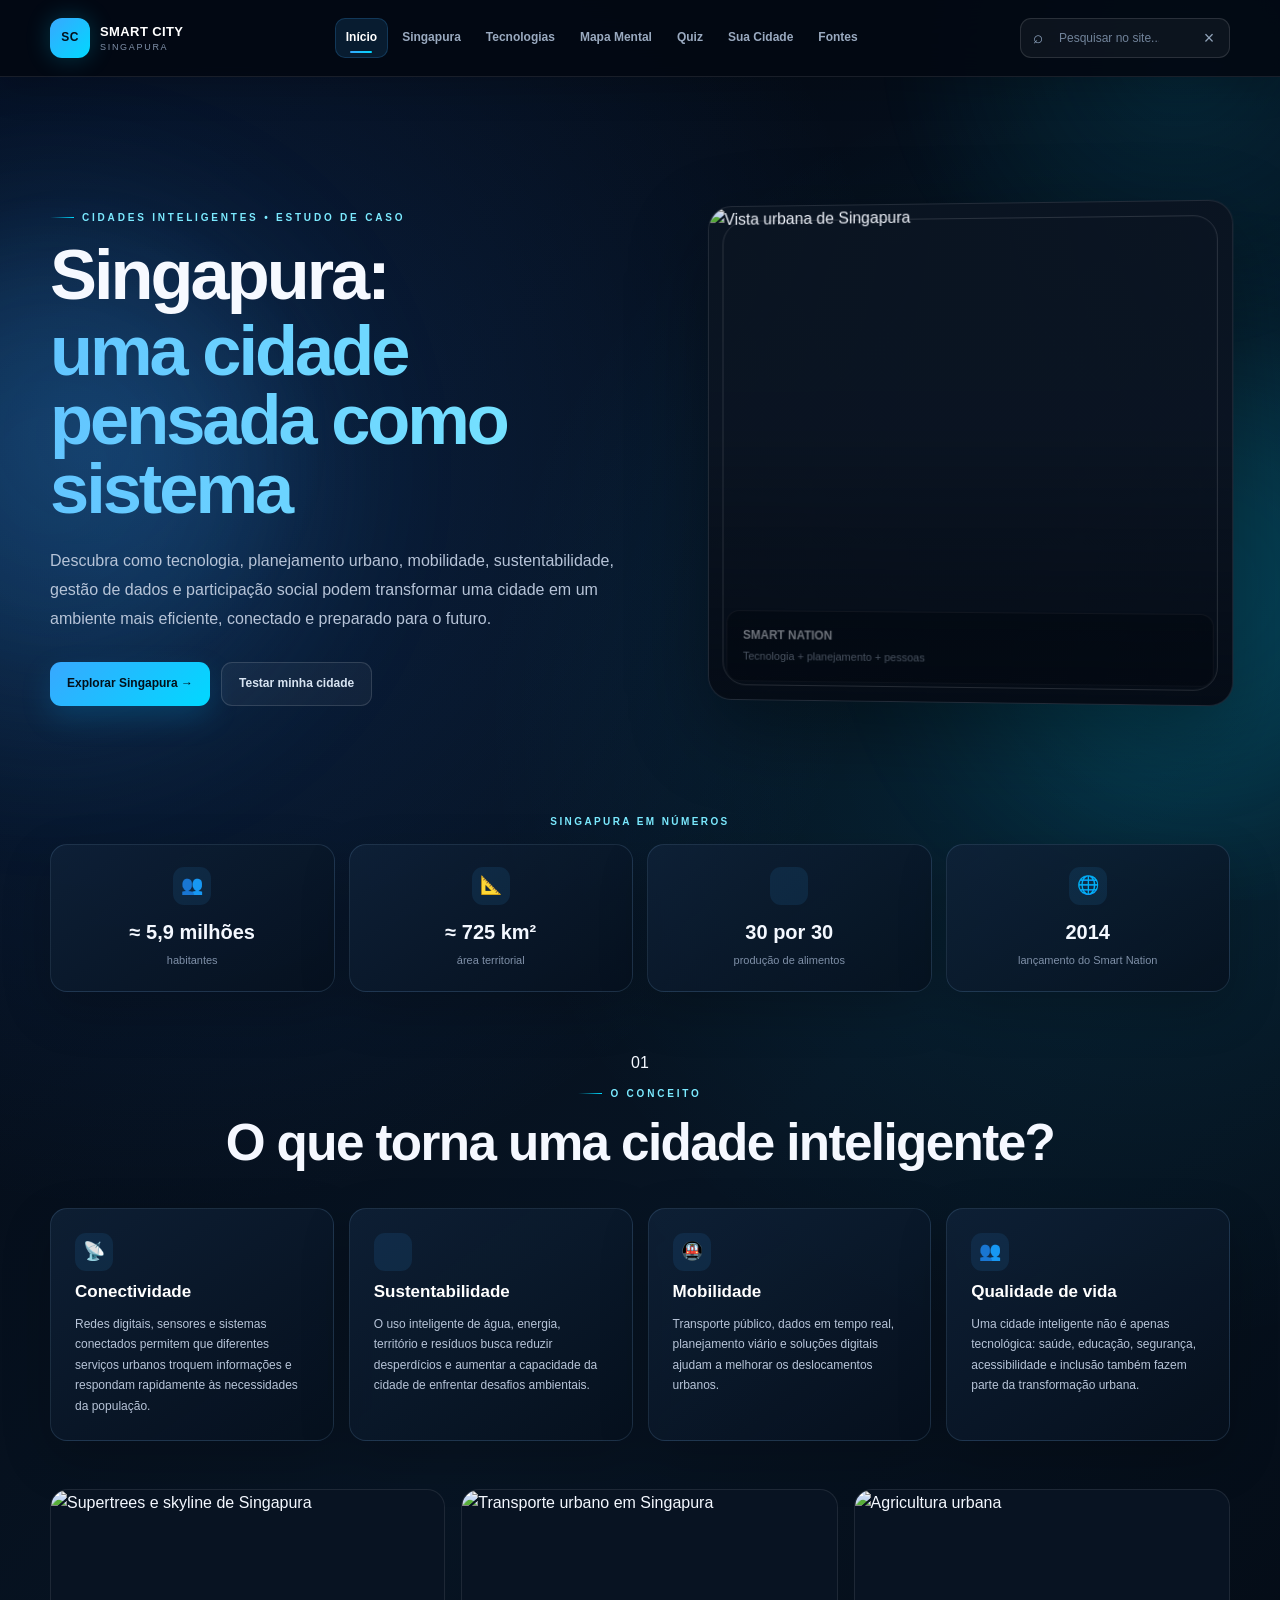
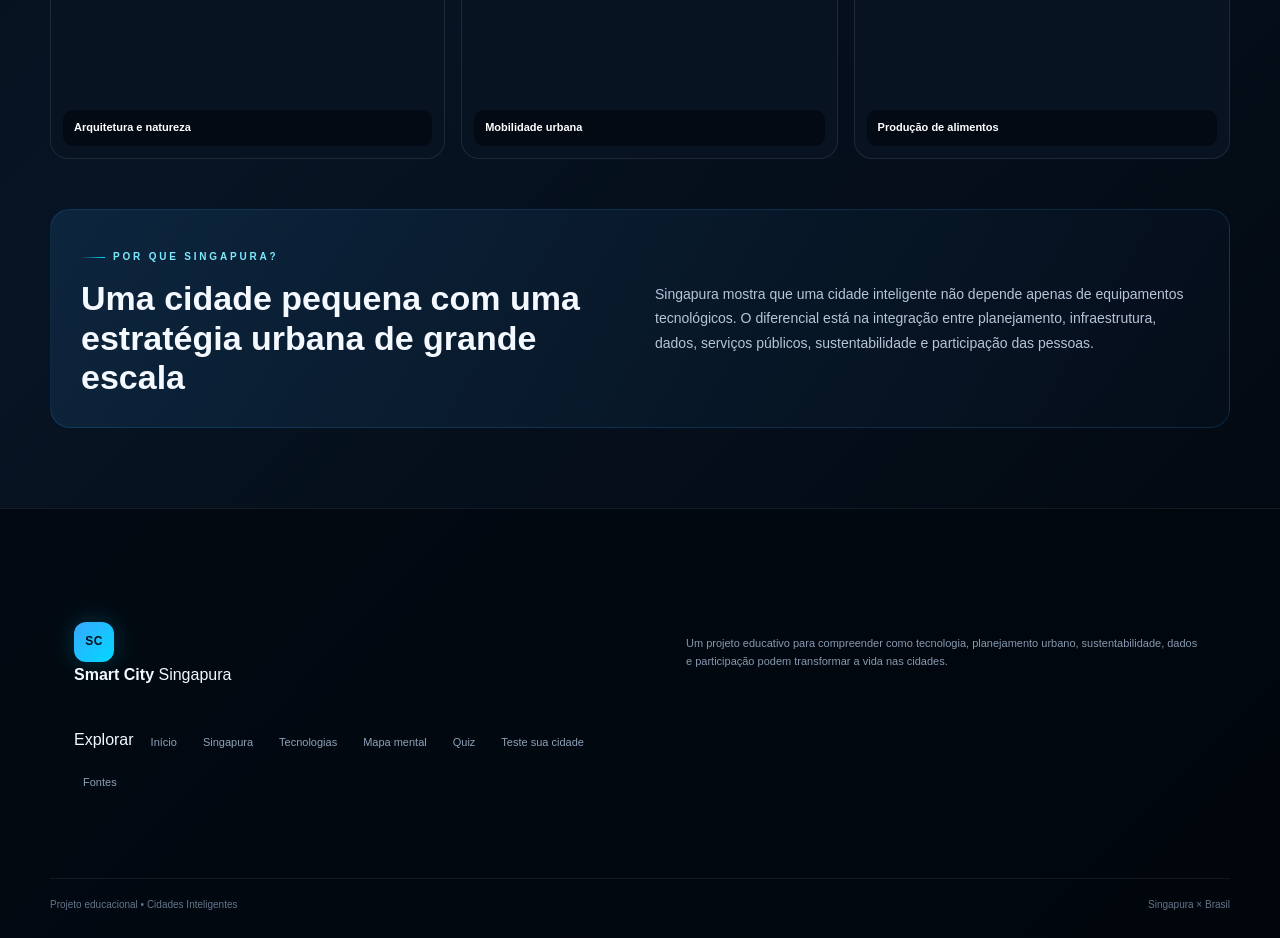
==== commit 55225c3e: "Add files via upload" ====
--- a/index.html
+++ b/index.html
@@ -64,13 +64,13 @@
 
         <nav class="main-nav" id="navigation" aria-label="Navegação principal">
 
-                <button class="nav-link active" data-tab="inicio" type="button">🏠 Início</button>
-                <button class="nav-link" data-tab="singapura" type="button">🇸🇬 Singapura</button>
-                <button class="nav-link" data-tab="tecnologias" type="button">⚙ Tecnologias</button>
-                <button class="nav-link" data-tab="mapa" type="button">🧠 Mapa Mental</button>
-                <button class="nav-link" data-tab="quiz" type="button">🎯 Quiz</button>
-                <button class="nav-link" data-tab="teste-cidade" type="button">🏙 Sua Cidade</button>
-                <button class="nav-link" data-tab="fontes" type="button">📚 Fontes</button>
+                <button class="nav-link active" data-tab="inicio" type="button">Início</button>
+                <button class="nav-link" data-tab="singapura" type="button">Singapura</button>
+                <button class="nav-link" data-tab="tecnologias" type="button">Tecnologias</button>
+                <button class="nav-link" data-tab="mapa" type="button">Mapa Mental</button>
+                <button class="nav-link" data-tab="quiz" type="button">Quiz</button>
+                <button class="nav-link" data-tab="teste-cidade" type="button">Sua Cidade</button>
+                <button class="nav-link" data-tab="fontes" type="button">Fontes</button>
         </nav>
 
         <div class="header-search">
@@ -233,7 +233,7 @@
                         class="stat-icon"
                         aria-hidden="true"
                     >
-                        🌱
+                        
                     </div>
 
                     <strong>
@@ -322,7 +322,7 @@
                 <article class="feature-card">
 
                     <div class="feature-icon">
-                        🌱
+                        
                     </div>
 
                     <h3>
@@ -1053,7 +1053,7 @@
                     <button class="technology-tab" type="button" data-technology="residuos" aria-selected="false">♻️ Resíduos</button>
                     <button class="technology-tab" type="button" data-technology="conectividade" aria-selected="false">📶 Conectividade</button>
                     <button class="technology-tab" type="button" data-technology="digitaltwin" aria-selected="false">🧩 Digital Twin</button>
-                    <button class="technology-tab" type="button" data-technology="governo" aria-selected="false">🏛 Governo digital</button>
+                    <button class="technology-tab" type="button" data-technology="governo" aria-selected="false"> Governo digital</button>
                 </div>
 
                 <div class="technology-display" id="technologyPanelContent" data-technology-panel aria-live="polite"></div>
@@ -1273,7 +1273,7 @@
                     >
 
                         <span class="mind-node-icon">
-                            🌱
+                            
                         </span>
 
                         <strong>
@@ -1345,7 +1345,7 @@
                     >
 
                         <span class="mind-node-icon">
-                            🏛
+                            
                         </span>
 
                         <strong>
--- a/style.css
+++ b/style.css
@@ -8413,3 +8413,236 @@
     .footer-main { grid-template-columns: 1fr; }
     .footer-bottom { flex-direction: column; }
 }
+
+
+/* =========================================================
+   PATCH 2 — INTERAÇÕES E SUBABAS
+   ========================================================= */
+
+/* Nenhum botão deve voltar ao branco padrão do navegador. */
+button {
+    appearance: none;
+    -webkit-appearance: none;
+    border: 0;
+    font: inherit;
+}
+
+/* Botão "Próxima questão" do quiz */
+.quiz-next {
+    align-items: center;
+    justify-content: center;
+    gap: 8px;
+    min-height: 44px;
+    padding: 0 18px;
+    border: 1px solid rgba(56,168,255,.25);
+    border-radius: 12px;
+    background: linear-gradient(
+        135deg,
+        rgba(20, 77, 116, .95),
+        rgba(0, 126, 160, .92)
+    );
+    color: #f5fbff;
+    font-size: 13px;
+    font-weight: 800;
+    cursor: pointer;
+    box-shadow: 0 10px 28px rgba(0, 150, 220, .14);
+    transition: transform .2s ease, border-color .2s ease,
+                background .2s ease, box-shadow .2s ease;
+}
+
+.quiz-next:hover {
+    transform: translateY(-2px);
+    border-color: rgba(0,217,255,.48);
+    background: linear-gradient(
+        135deg,
+        rgba(31, 105, 156, .98),
+        rgba(0, 157, 190, .96)
+    );
+    box-shadow: 0 14px 34px rgba(0, 170, 230, .20);
+}
+
+/* Diagnóstico da cidade — nomes usados pelo JS e pelo HTML */
+.city-questions.visible {
+    display: block;
+    animation: fadeSlideUp .4s ease;
+}
+
+.city-question-card {
+    padding: 24px;
+    border: 1px solid rgba(255,255,255,.08);
+    border-radius: 18px;
+    background: rgba(8,20,36,.78);
+    box-shadow: 0 18px 50px rgba(0,0,0,.18);
+}
+
+.city-question-meta {
+    display: flex;
+    align-items: center;
+    gap: 10px;
+    margin-bottom: 14px;
+}
+
+.city-question-card .city-question-number {
+    flex: 0 0 38px;
+    width: 38px;
+    height: 38px;
+    display: grid;
+    place-items: center;
+    border-radius: 11px;
+    background: rgba(56,168,255,.10);
+    color: var(--cyan-soft);
+    font-weight: 900;
+}
+
+.city-question-card .city-question-dimension {
+    margin: 0;
+    color: var(--cyan-soft);
+    font-size: 10px;
+    font-weight: 800;
+    letter-spacing: 1.2px;
+    text-transform: uppercase;
+}
+
+.city-question-title {
+    margin: 0;
+    color: #f3f8ff;
+    font-size: 18px;
+    line-height: 1.45;
+}
+
+.city-answer-options {
+    display: grid;
+    grid-template-columns: repeat(2, minmax(0, 1fr));
+    gap: 12px;
+    margin-top: 20px;
+}
+
+.city-answer-button {
+    min-height: 52px;
+    display: flex;
+    align-items: center;
+    justify-content: center;
+    gap: 9px;
+    padding: 0 18px;
+    border: 1px solid rgba(255,255,255,.10);
+    border-radius: 13px;
+    background: rgba(255,255,255,.035);
+    color: #b7c4d8;
+    font-weight: 800;
+    cursor: pointer;
+    transition: .2s ease;
+}
+
+.city-answer-button:hover,
+.city-answer-button.selected {
+    border-color: rgba(56,168,255,.36);
+    background: rgba(56,168,255,.10);
+    color: #fff;
+    transform: translateY(-1px);
+}
+
+.city-answer-button .answer-icon {
+    font-size: 16px;
+    color: var(--cyan-soft);
+}
+
+.city-question-hint {
+    margin-top: 14px;
+    color: #71839a;
+    font-size: 11px;
+}
+
+/* Campo de cidade */
+.city-name-field input,
+#cityName {
+    appearance: none;
+    -webkit-appearance: none;
+    background: rgba(4,12,24,.82) !important;
+    color: #f4f8ff !important;
+    border: 1px solid rgba(148,205,255,.16) !important;
+    box-shadow: inset 0 1px 0 rgba(255,255,255,.02);
+}
+
+.city-name-field input:focus,
+#cityName:focus {
+    border-color: rgba(56,168,255,.52) !important;
+    box-shadow: 0 0 0 4px rgba(56,168,255,.08);
+}
+
+/* Filtros de Singapura: aparência consistente e sem emojis. */
+.filter-buttons {
+    width: min(100%, var(--content-width));
+    margin: 0 auto 26px;
+    padding: 7px;
+    display: flex;
+    justify-content: center;
+    gap: 7px;
+    flex-wrap: wrap;
+    border: 1px solid rgba(255,255,255,.07);
+    border-radius: 16px;
+    background: rgba(7,17,30,.60);
+}
+
+.filter-button {
+    min-height: 38px;
+    padding: 0 15px;
+    border: 1px solid transparent;
+    border-radius: 10px;
+    background: transparent;
+    color: #9fb0c4;
+    font-size: 12px;
+    font-weight: 800;
+    cursor: pointer;
+    transition: .2s ease;
+}
+
+.filter-button:hover,
+.filter-button.active {
+    color: #fff;
+    border-color: rgba(56,168,255,.28);
+    background: rgba(56,168,255,.11);
+}
+
+/* Quando um filtro estiver ativo, os cards correspondentes ficam
+   visualmente em primeiro plano. */
+.info-card.filter-priority {
+    border-color: rgba(56,168,255,.30);
+    box-shadow: 0 22px 55px rgba(0,120,190,.15);
+    transform: translateY(-2px);
+}
+
+.info-card.filter-muted {
+    opacity: .34;
+    transform: scale(.985);
+}
+
+/* Fontes: filtros por categoria podem ser múltiplos
+   (ex.: "brasil estudos"). */
+.source-filter {
+    cursor: pointer;
+}
+
+@media (max-width: 620px) {
+    .city-answer-options {
+        grid-template-columns: 1fr;
+    }
+
+    .quiz-next {
+        width: 100%;
+    }
+
+    .filter-buttons {
+        justify-content: flex-start;
+        overflow-x: auto;
+        flex-wrap: nowrap;
+        scrollbar-width: none;
+    }
+
+    .filter-buttons::-webkit-scrollbar {
+        display: none;
+    }
+
+    .filter-button {
+        flex: 0 0 auto;
+    }
+}
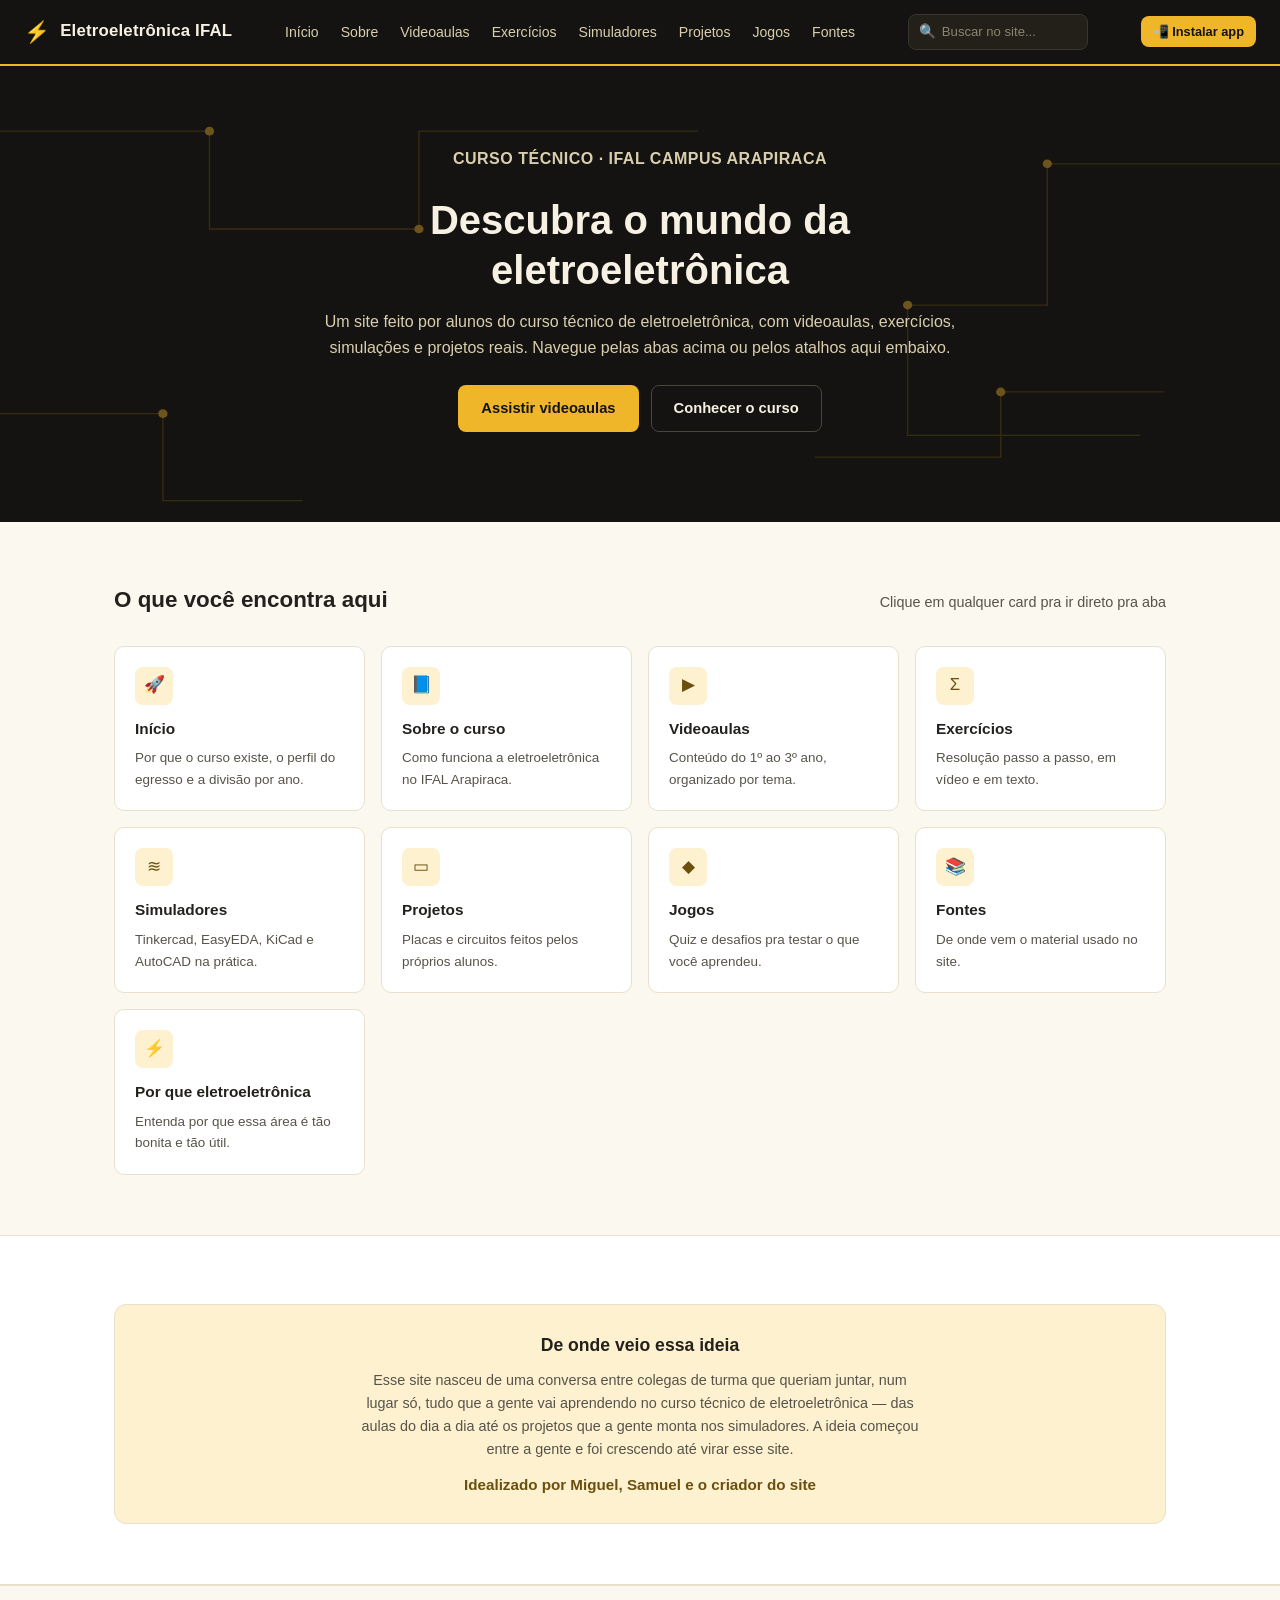
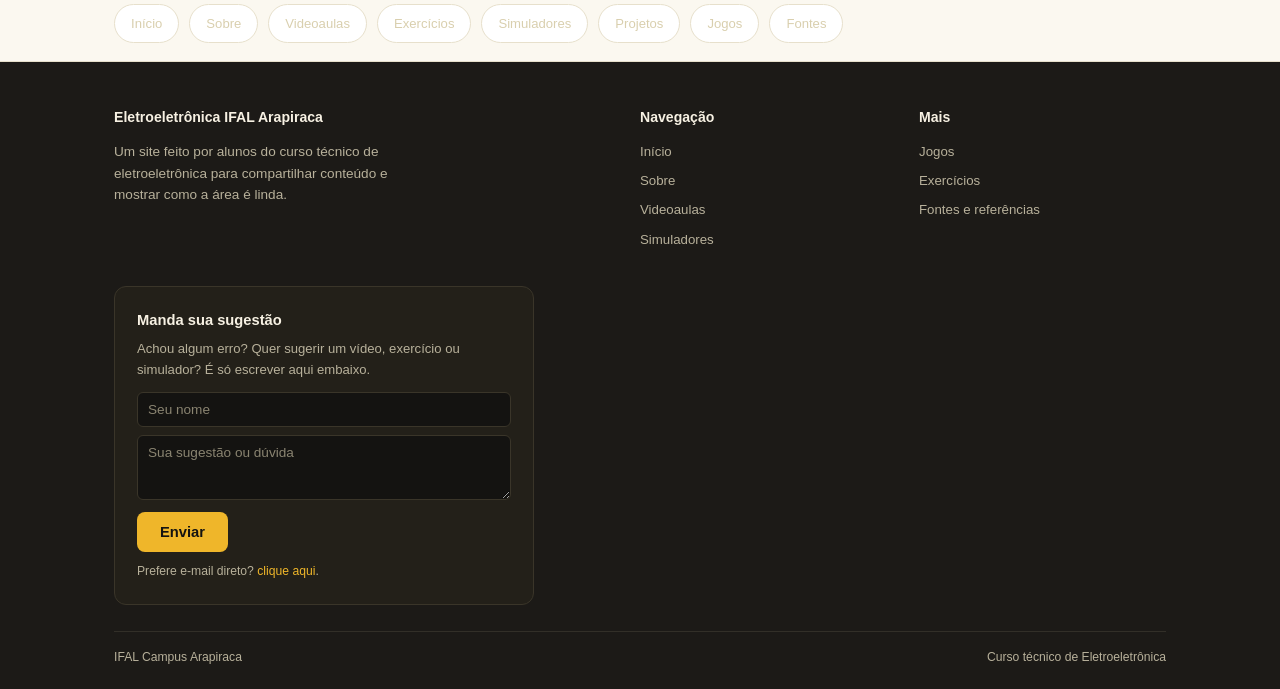
==== commit b67902d4: "Add files via upload" ====
--- a/index.html
+++ b/index.html
@@ -1,2915 +1,531 @@
 <!DOCTYPE html>
 <html lang="pt-BR">
-
 <head>
-    <meta charset="utf-8">
-
-    <meta
-        name="viewport"
-        content="width=device-width, initial-scale=1.0"
-    >
-
-    <meta
-        name="description"
-        content="Smart City Singapura — estudo sobre cidades inteligentes, tecnologias urbanas, sustentabilidade e diagnóstico de cidades."
-    >
-
-    <meta
-        name="author"
-        content="Smart City Singapura"
-    >
-
-    <title>
-        Smart City Singapura | Diagnóstico de Cidades
-    </title>
-
-    <link
-        rel="stylesheet"
-        href="style.css"
-    >
+<meta charset="UTF-8">
+<meta name="viewport" content="width=device-width, initial-scale=1.0">
+<title>Eletroeletrônica IFAL Arapiraca</title>
+<meta name="description" content="Site do curso técnico de eletroeletrônica do IFAL Campus Arapiraca, com videoaulas, exercícios, simuladores, projetos e jogos.">
+<meta property="og:type" content="website">
+<meta property="og:title" content="Eletroeletrônica IFAL Arapiraca">
+<meta property="og:description" content="Videoaulas, exercícios, simuladores, projetos e jogos do curso técnico de eletroeletrônica.">
+<meta property="og:image" content="imagens/pcb-solda.jpg">
+<meta name="twitter:card" content="summary_large_image">
+<link rel="manifest" href="manifest.json">
+<meta name="theme-color" content="#141311">
+<link rel="icon" href="icones/icon-192.png" type="image/png">
+<link rel="apple-touch-icon" href="icones/apple-touch-icon.png">
+<style>
+:root{
+  --preto: #141311;
+  --preto-2: #1c1a17;
+  --amarelo: #efb62a;
+  --amarelo-escuro: #6b4f0f;
+  --creme: #f7f1e3;
+  --texto: #23211d;
+  --texto-suave: #57534a;
+  --borda: #e7e0cc;
+  --fundo: #fbf8f0;
+}
+*{ box-sizing: border-box; margin: 0; padding: 0; }
+html{ scroll-behavior: smooth; }
+body{
+  font-family: "Segoe UI", Roboto, Arial, sans-serif;
+  background: var(--fundo);
+  color: var(--texto);
+  line-height: 1.6;
+}
+a{ color: inherit; text-decoration: none; }
+img, svg.ilustracao{ max-width: 100%; display: block; }
+.container{ max-width: 1100px; margin: 0 auto; padding: 0 24px; }
+
+/* ---------- HEADER ---------- */
+header{
+  background: var(--preto);
+  color: var(--creme);
+  position: sticky;
+  top: 0;
+  z-index: 50;
+  border-bottom: 2px solid var(--amarelo);
+}
+.nav-wrap{
+  display: flex;
+  align-items: center;
+  justify-content: space-between;
+  padding: 14px 24px;
+  gap: 16px;
+}
+.logo{
+  display: flex;
+  align-items: center;
+  gap: 10px;
+  font-weight: 700;
+  font-size: 1.05rem;
+  letter-spacing: 0.2px;
+  white-space: nowrap;
+}
+.logo .raio{ color: var(--amarelo); font-size: 1.3rem; }
+nav ul{ display: flex; gap: 22px; list-style: none; }
+nav a{ font-size: 0.88rem; color: #d9cfae; transition: color 0.15s ease; }
+nav a:hover, nav a.ativo{ color: var(--amarelo); }
+
+.busca{
+  display: flex;
+  align-items: center;
+  background: #232019;
+  border: 1px solid #3a3529;
+  border-radius: 8px;
+  padding: 6px 10px;
+  gap: 6px;
+  flex: 0 0 180px;
+}
+.busca input{
+  background: none; border: none; outline: none;
+  color: var(--creme); font-size: 0.82rem; width: 100%;
+}
+.busca input::placeholder{ color: #8a8471; }
+.busca span{ color: var(--amarelo); font-size: 0.85rem; }
+
+.menu-btn{
+  display: none;
+  background: none;
+  border: 1px solid var(--amarelo);
+  color: var(--amarelo);
+  width: 36px; height: 36px;
+  border-radius: 6px;
+  font-size: 1rem;
+  cursor: pointer;
+  flex-shrink: 0;
+}
+
+.btn-instalar{
+  background: var(--amarelo); color: var(--preto); border: none; border-radius: 8px;
+  padding: 8px 12px; font-size: 0.8rem; font-weight: 700; cursor: pointer; white-space: nowrap; flex-shrink: 0;
+}
+.btn-instalar:hover{ opacity: 0.9; }
+@media (max-width: 480px){ .btn-instalar .txt{ display: none; } }
+
+/* ---------- HERO (home) ---------- */
+.hero{
+  position: relative;
+  background: var(--preto);
+  color: var(--creme);
+  overflow: hidden;
+  padding: 80px 24px 90px;
+  text-align: center;
+}
+.hero svg.circuito{ position: absolute; inset: 0; width: 100%; height: 100%; opacity: 0.4; pointer-events: none; }
+.hero-content{ position: relative; z-index: 1; max-width: 680px; margin: 0 auto; }
+.eyebrow{ color: var(--amarelo); font-weight: 600; font-size: 0.82rem; margin-bottom: 12px; letter-spacing: 0.5px; }
+.hero h1{ font-size: clamp(1.7rem, 4vw, 2.5rem); font-weight: 700; margin-bottom: 14px; line-height: 1.25; }
+.hero p{ color: #d9cfae; font-size: 1rem; margin-bottom: 24px; }
+.hero-cta{ display: flex; gap: 12px; justify-content: center; flex-wrap: wrap; }
+.btn{
+  padding: 11px 22px; border-radius: 8px; font-size: 0.92rem; font-weight: 600;
+  cursor: pointer; border: 1px solid transparent; display: inline-block;
+  transition: transform 0.12s ease, opacity 0.15s ease;
+}
+.btn:hover{ opacity: 0.9; }
+.btn-primario{ background: var(--amarelo); color: var(--preto); }
+.btn-secundario{ background: transparent; color: var(--creme); border-color: #4a463c; }
+
+/* ---------- HERO menor (páginas internas) ---------- */
+.page-hero{
+  background: var(--preto);
+  color: var(--creme);
+  padding: 46px 24px;
+  text-align: center;
+  position: relative;
+  overflow: hidden;
+}
+.page-hero .eyebrow{ margin-bottom: 8px; }
+.page-hero h1{ font-size: 1.7rem; margin-bottom: 8px; }
+.page-hero p{ color: #d9cfae; font-size: 0.92rem; max-width: 520px; margin: 0 auto; }
+
+section{ padding: 60px 0; }
+.section-titulo{ display: flex; align-items: baseline; justify-content: space-between; margin-bottom: 28px; flex-wrap: wrap; gap: 8px; }
+.section-titulo h2{ font-size: 1.4rem; font-weight: 700; }
+.section-titulo p{ color: var(--texto-suave); font-size: 0.9rem; }
+
+.grid-4{ display: grid; grid-template-columns: repeat(4, 1fr); gap: 16px; }
+.grid-3{ display: grid; grid-template-columns: repeat(3, 1fr); gap: 18px; }
+.grid-2{ display: grid; grid-template-columns: 1fr 1fr; gap: 24px; align-items: center; }
+
+.card{
+  background: #fff; border: 1px solid var(--borda); border-radius: 10px;
+  padding: 20px; transition: border-color 0.15s ease;
+}
+.card:hover{ border-color: var(--amarelo); }
+.card .icone{
+  width: 38px; height: 38px; border-radius: 8px; background: #fdf1cf;
+  color: var(--amarelo-escuro); display: flex; align-items: center; justify-content: center;
+  font-size: 1.05rem; margin-bottom: 12px;
+}
+.card h3{ font-size: 0.96rem; margin-bottom: 6px; }
+.card p{ font-size: 0.84rem; color: var(--texto-suave); }
+
+.bg-clara{ background: #fff; border-top: 1px solid var(--borda); border-bottom: 1px solid var(--borda); }
+
+.video-card{ border: 1px solid var(--borda); border-radius: 10px; overflow: hidden; background: var(--fundo); display: block; transition: border-color 0.15s ease; }
+.video-card:hover{ border-color: var(--amarelo); }
+.video-thumb{ height: 100px; background: #fdf1cf; display: flex; align-items: center; justify-content: center; color: var(--amarelo-escuro); font-size: 1.5rem; }
+.video-info{ padding: 14px 16px; }
+.video-info h4{ font-size: 0.92rem; margin-bottom: 4px; }
+.video-info span{ font-size: 0.76rem; color: var(--texto-suave); }
+
+.grid-tools{ display: grid; grid-template-columns: repeat(3, 1fr); gap: 16px; }
+.tool-card{ border: 1px solid var(--borda); background: #fff; border-radius: 10px; padding: 18px; display: flex; align-items: center; gap: 12px; }
+.tool-card .dot{ width: 8px; height: 8px; border-radius: 50%; background: var(--amarelo); flex-shrink: 0; }
+.tool-card h4{ font-size: 0.94rem; margin-bottom: 2px; }
+.tool-card span{ font-size: 0.76rem; color: var(--texto-suave); }
+
+/* Cards de simulador com imagem de fundo (placa de circuito) */
+.grid-tools-bg{ display: grid; grid-template-columns: repeat(2, 1fr); gap: 16px; }
+.tool-card-bg{
+  position: relative;
+  overflow: hidden;
+  background: var(--preto);
+  border-radius: 12px;
+  padding: 22px;
+  display: block;
+  text-decoration: none;
+  min-height: 128px;
+}
+.tool-card-bg svg.bg-circuito{ position: absolute; inset: 0; width: 100%; height: 100%; opacity: 0.35; }
+.tool-card-bg .conteudo{ position: relative; z-index: 1; }
+.tool-card-bg h4{ color: var(--creme); font-size: 1.05rem; margin-bottom: 6px; }
+.tool-card-bg p{ color: #d9cfae; font-size: 0.82rem; margin-bottom: 14px; max-width: 320px; }
+.tool-card-bg .link-txt{ display: inline-flex; align-items: center; gap: 6px; font-size: 0.8rem; color: var(--amarelo); font-weight: 600; }
+.tool-card-bg:hover .link-txt{ text-decoration: underline; }
+
+.jogos-wrap{
+  background: var(--preto); color: var(--creme); border-radius: 14px; padding: 40px 30px;
+  display: flex; align-items: center; justify-content: space-between; gap: 24px; flex-wrap: wrap;
+}
+.jogos-texto h2{ color: var(--creme); margin-bottom: 8px; }
+.jogos-texto p{ color: #d9cfae; max-width: 420px; font-size: 0.9rem; }
+
+.creditos{
+  background: #fdf1cf; border: 1px solid var(--borda); border-radius: 12px; padding: 26px;
+  text-align: center; margin-top: 8px;
+}
+.creditos h3{ font-size: 1.1rem; margin-bottom: 10px; }
+.creditos p{ font-size: 0.9rem; color: var(--texto-suave); max-width: 560px; margin: 0 auto; }
+.creditos .nomes{ margin-top: 12px; font-weight: 600; color: var(--amarelo-escuro); font-size: 0.95rem; }
+
+/* ---------- Navegação secundária (rodapé de abas) ---------- */
+.subnav{
+  background: var(--fundo); border-top: 1px solid var(--borda); border-bottom: 1px solid var(--borda);
+  padding: 18px 0;
+}
+.subnav .container{ display: flex; gap: 10px; overflow-x: auto; }
+.subnav a{
+  flex: 0 0 auto; background: #fff; border: 1px solid var(--borda); border-radius: 999px;
+  padding: 8px 16px; font-size: 0.82rem; font-weight: 500; white-space: nowrap;
+  transition: border-color 0.15s ease, color 0.15s ease;
+}
+.subnav a:hover, .subnav a.ativo{ border-color: var(--amarelo); color: var(--amarelo-escuro); }
+
+/* ---------- FOOTER ---------- */
+footer{ background: var(--preto-2); color: #b8b19b; padding: 44px 0 22px; }
+.footer-grid{ display: grid; grid-template-columns: 2fr 1fr 1fr; gap: 32px; margin-bottom: 28px; }
+.footer-grid h5{ color: var(--creme); font-size: 0.88rem; margin-bottom: 12px; }
+.footer-grid ul{ list-style: none; }
+.footer-grid li{ margin-bottom: 8px; font-size: 0.83rem; }
+.footer-grid li a:hover{ color: var(--amarelo); }
+
+.contato-box{
+  background: #232019; border: 1px solid #3a3529; border-radius: 12px;
+  padding: 22px; margin-bottom: 26px; max-width: 420px;
+}
+.contato-box h5{ color: var(--creme); font-size: 0.92rem; margin-bottom: 6px; }
+.form-contato{ display: flex; flex-direction: column; gap: 8px; }
+.form-contato input, .form-contato textarea{
+  background: #141311; border: 1px solid #3a3529; border-radius: 6px;
+  padding: 9px 10px; color: var(--creme); font-size: 0.85rem; font-family: inherit; resize: vertical;
+}
+.form-contato input::placeholder, .form-contato textarea::placeholder{ color: #8a8471; }
+.form-contato button{ align-self: flex-start; margin-top: 4px; }
+
+.footer-base{ border-top: 1px solid #322f28; padding-top: 16px; font-size: 0.76rem; display: flex; justify-content: space-between; flex-wrap: wrap; gap: 8px; }
+
+/* ---------- RESPONSIVO ---------- */
+@media (max-width: 900px){
+  .grid-4{ grid-template-columns: repeat(2, 1fr); }
+  .grid-3{ grid-template-columns: 1fr; }
+  .grid-2{ grid-template-columns: 1fr; }
+  .grid-tools{ grid-template-columns: 1fr; }
+  .footer-grid{ grid-template-columns: 1fr; }
+  .busca{ display: none; }
+}
+@media (max-width: 720px){
+  nav ul{
+    position: absolute; top: 100%; left: 0; right: 0; background: var(--preto);
+    flex-direction: column; padding: 16px 24px; gap: 16px; display: none;
+    border-bottom: 2px solid var(--amarelo);
+  }
+  nav ul.aberto{ display: flex; }
+  .menu-btn{ display: block; }
+}
+
+</style>
 </head>
-
 <body>
 
-    <!-- =========================================================
-         EFEITOS DE FUNDO
-    ========================================================== -->
-
-    <div class="background-effects">
-
-        <div class="orb orb-one"></div>
-
-        <div class="orb orb-two"></div>
-
-        <div class="orb orb-three"></div>
-
-        <div class="grid-background"></div>
-
-    </div>
-
-
-    <!-- =========================================================
-         CABEÇALHO
-    ========================================================== -->
-
-    <header class="site-header">
-    <div class="header-inner">
-        <a class="brand" href="#inicio" data-tab="inicio" aria-label="Smart City Singapura - início">
-            <span class="brand-mark">SC</span>
-            <span class="brand-text">
-                <strong>SMART CITY</strong>
-                <span>SINGAPURA</span>
-            </span>
-        </a>
-
-        <nav class="main-nav" id="navigation" aria-label="Navegação principal">
-
-                <button class="nav-link active" data-tab="inicio" type="button">Início</button>
-                <button class="nav-link" data-tab="singapura" type="button">Singapura</button>
-                <button class="nav-link" data-tab="tecnologias" type="button">Tecnologias</button>
-                <button class="nav-link" data-tab="mapa" type="button">Mapa Mental</button>
-                <button class="nav-link" data-tab="quiz" type="button">Quiz</button>
-                <button class="nav-link" data-tab="teste-cidade" type="button">Sua Cidade</button>
-                <button class="nav-link" data-tab="fontes" type="button">Fontes</button>
-        </nav>
-
-        <div class="header-search">
-            <span class="header-search-icon" aria-hidden="true">⌕</span>
-            <input id="searchInput" type="search" autocomplete="off" placeholder="Pesquisar no site..." aria-label="Pesquisar no site">
-            <button id="clearSearch" class="clear-search" type="button" aria-label="Limpar pesquisa">×</button>
-            <div class="search-results" id="searchResults" role="listbox"></div>
-        </div>
-
-        <button class="menu-toggle" id="mobileMenu" type="button" aria-label="Abrir menu" aria-expanded="false">☰</button>
-    </div>
+<header>
+  <div class="nav-wrap">
+    <div class="logo"><span class="raio">⚡</span> Eletroeletrônica IFAL</div>
+    <nav>
+      <ul id="menu">
+        <li><a href="inicio.html">Início</a></li>
+        <li><a href="sobre.html">Sobre</a></li>
+        <li><a href="videoaulas.html">Videoaulas</a></li>
+        <li><a href="exercicios.html">Exercícios</a></li>
+        <li><a href="simuladores.html">Simuladores</a></li>
+        <li><a href="projetos.html">Projetos</a></li>
+        <li><a href="jogos.html">Jogos</a></li>
+        <li><a href="fontes.html">Fontes</a></li>
+      </ul>
+    </nav>
+    <form class="busca" id="buscaForm" role="search">
+      <span aria-hidden="true">🔍</span>
+      <input type="text" id="buscaInput" placeholder="Buscar no site..." aria-label="Buscar no site">
+    </form>
+    <button class="btn-instalar" id="btnInstalar" aria-label="Instalar o site como aplicativo">📲 <span class="txt">Instalar app</span></button>
+    <button class="menu-btn" id="menuBtn" aria-label="Abrir menu de navegação" aria-expanded="false">☰</button>
+  </div>
 </header>
 
-
-
-    <main>
-
-
-        <!-- =====================================================
-             INÍCIO
-        ====================================================== -->
-
-        <section
-            class="tab-section active"
-            id="inicio"
-        >
-
-            <div class="hero">
-
-                <div class="hero-content">
-
-                    <span class="eyebrow">
-                        CIDADES INTELIGENTES • ESTUDO DE CASO
-                    </span>
-
-
-                    <h1>
-                        Singapura:
-
-                        <span>
-                            uma cidade pensada como sistema
-                        </span>
-                    </h1>
-
-
-                    <p class="hero-description">
-                        Descubra como tecnologia, planejamento urbano,
-                        mobilidade, sustentabilidade, gestão de dados
-                        e participação social podem transformar uma
-                        cidade em um ambiente mais eficiente, conectado
-                        e preparado para o futuro.
-                    </p>
-
-
-                    <div class="hero-buttons">
-
-                        <button
-                            class="primary-button"
-                            data-scroll-tab="singapura"
-                        >
-                            Explorar Singapura →
-                        </button>
-
-
-                        <button
-                            class="secondary-button"
-                            data-scroll-tab="teste-cidade"
-                        >
-                            Testar minha cidade
-                        </button>
-
-                    </div>
-
-                </div>
-
-
-                <!-- =================================================
-                     IMAGEM PRINCIPAL
-                ================================================== -->
-
-                <div class="hero-image">
-
-                    <img
-                        src="https://images.unsplash.com/photo-1525625293386-3f8f99389edd?auto=format&fit=crop&w=1200&q=85"
-                        alt="Vista urbana de Singapura"
-                    >
-
-                    <div class="hero-image-overlay">
-
-                        <strong>
-                            SMART NATION
-                        </strong>
-
-                        <span>
-                            Tecnologia + planejamento + pessoas
-                        </span>
-
-                    </div>
-
-                </div>
-
-            </div>
-
-
-
-            <!-- =================================================
-                 INDICADORES DE SINGAPURA
-            ================================================== -->
-
-            <div class="stats-kicker">
-                SINGAPURA EM NÚMEROS
-            </div>
-
-
-            <div class="stats-grid">
-
-                <article class="stat-card">
-
-                    <div
-                        class="stat-icon"
-                        aria-hidden="true"
-                    >
-                        👥
-                    </div>
-
-                    <strong>
-                        ≈ 5,9 milhões
-                    </strong>
-
-                    <span>
-                        habitantes
-                    </span>
-
-                </article>
-
-
-                <article class="stat-card">
-
-                    <div
-                        class="stat-icon"
-                        aria-hidden="true"
-                    >
-                        📐
-                    </div>
-
-                    <strong>
-                        ≈ 725 km²
-                    </strong>
-
-                    <span>
-                        área territorial
-                    </span>
-
-                </article>
-
-
-                <article class="stat-card">
-
-                    <div
-                        class="stat-icon"
-                        aria-hidden="true"
-                    >
-                        
-                    </div>
-
-                    <strong>
-                        30 por 30
-                    </strong>
-
-                    <span>
-                        produção de alimentos
-                    </span>
-
-                </article>
-
-
-                <article class="stat-card">
-
-                    <div
-                        class="stat-icon"
-                        aria-hidden="true"
-                    >
-                        🌐
-                    </div>
-
-                    <strong>
-                        2014
-                    </strong>
-
-                    <span>
-                        lançamento do Smart Nation
-                    </span>
-
-                </article>
-
-            </div>
-
-
-
-            <!-- =================================================
-                 CONCEITO
-            ================================================== -->
-
-            <div class="section-heading">
-
-                <span class="section-number">
-                    01
-                </span>
-
-                <div>
-
-                    <span class="eyebrow">
-                        O CONCEITO
-                    </span>
-
-                    <h2>
-                        O que torna uma cidade inteligente?
-                    </h2>
-
-                </div>
-
-            </div>
-
-
-            <div class="feature-grid">
-
-
-                <article class="feature-card">
-
-                    <div class="feature-icon">
-                        📡
-                    </div>
-
-                    <h3>
-                        Conectividade
-                    </h3>
-
-                    <p>
-                        Redes digitais, sensores e sistemas conectados
-                        permitem que diferentes serviços urbanos troquem
-                        informações e respondam rapidamente às necessidades
-                        da população.
-                    </p>
-
-                </article>
-
-
-
-                <article class="feature-card">
-
-                    <div class="feature-icon">
-                        
-                    </div>
-
-                    <h3>
-                        Sustentabilidade
-                    </h3>
-
-                    <p>
-                        O uso inteligente de água, energia, território e
-                        resíduos busca reduzir desperdícios e aumentar a
-                        capacidade da cidade de enfrentar desafios ambientais.
-                    </p>
-
-                </article>
-
-
-
-                <article class="feature-card">
-
-                    <div class="feature-icon">
-                        🚇
-                    </div>
-
-                    <h3>
-                        Mobilidade
-                    </h3>
-
-                    <p>
-                        Transporte público, dados em tempo real, planejamento
-                        viário e soluções digitais ajudam a melhorar os
-                        deslocamentos urbanos.
-                    </p>
-
-                </article>
-
-
-
-                <article class="feature-card">
-
-                    <div class="feature-icon">
-                        👥
-                    </div>
-
-                    <h3>
-                        Qualidade de vida
-                    </h3>
-
-                    <p>
-                        Uma cidade inteligente não é apenas tecnológica:
-                        saúde, educação, segurança, acessibilidade e inclusão
-                        também fazem parte da transformação urbana.
-                    </p>
-
-                </article>
-
-            </div>
-
-
-
-            <!-- =================================================
-                 IMAGENS
-            ================================================== -->
-
-            <div class="image-strip">
-
-
-                <div class="strip-image">
-
-                    <img
-                        src="https://images.unsplash.com/photo-1518684079-3c830dcef090?auto=format&fit=crop&w=900&q=80"
-                        alt="Supertrees e skyline de Singapura"
-                    >
-
-                    <span>
-                        Arquitetura e natureza
-                    </span>
-
-                </div>
-
-
-
-                <div class="strip-image">
-
-                    <img
-                        src="https://images.unsplash.com/photo-1565967511849-76a60a516170?auto=format&fit=crop&w=900&q=80"
-                        alt="Transporte urbano em Singapura"
-                    >
-
-                    <span>
-                        Mobilidade urbana
-                    </span>
-
-                </div>
-
-
-
-                <div class="strip-image">
-
-                    <img
-                        src="https://images.unsplash.com/photo-1535268647677-300dbf3d78d1?auto=format&fit=crop&w=900&q=80"
-                        alt="Agricultura urbana"
-                    >
-
-                    <span>
-                        Produção de alimentos
-                    </span>
-
-                </div>
-
-            </div>
-
-
-
-            <!-- =================================================
-                 DESTAQUE
-            ================================================== -->
-
-            <div class="highlight">
-
-                <div>
-
-                    <span class="eyebrow">
-                        POR QUE SINGAPURA?
-                    </span>
-
-                    <h3>
-                        Uma cidade pequena com uma estratégia urbana de grande escala
-                    </h3>
-
-                </div>
-
-
-                <p>
-                    Singapura mostra que uma cidade inteligente não depende
-                    apenas de equipamentos tecnológicos. O diferencial está
-                    na integração entre planejamento, infraestrutura,
-                    dados, serviços públicos, sustentabilidade e participação
-                    das pessoas.
-                </p>
-
-            </div>
-
-        </section>
-
-
-
-        <!-- =====================================================
-             SINGAPURA
-        ====================================================== -->
-
-        <section
-            class="tab-section"
-            id="singapura"
-        >
-
-            <div class="section-heading">
-
-                <span class="section-number">
-                    02
-                </span>
-
-                <div>
-
-                    <span class="eyebrow">
-                        CONHEÇA SINGAPURA
-                    </span>
-
-                    <h2>
-                        Uma cidade para explorar
-                    </h2>
-
-                    <p>
-                        Conheça diferentes características sociais,
-                        econômicas, culturais, ambientais e tecnológicas
-                        que ajudam a explicar o funcionamento de Singapura.
-                    </p>
-
-                </div>
-
-            </div>
-
-
-
-            <!-- =================================================
-                 FILTROS
-            ================================================== -->
-
-            <div class="filter-buttons">
-
-                <button
-                    class="filter-button active"
-                    data-filter="todos"
-                >
-                    Todos
-                </button>
-
-                <button
-                    class="filter-button"
-                    data-filter="cultura"
-                >
-                    Cultura
-                </button>
-
-                <button
-                    class="filter-button"
-                    data-filter="economia"
-                >
-                    Economia
-                </button>
-
-                <button
-                    class="filter-button"
-                    data-filter="agricultura"
-                >
-                    Agricultura
-                </button>
-
-                <button
-                    class="filter-button"
-                    data-filter="curiosidades"
-                >
-                    Curiosidades
-                </button>
-
-            </div>
-
-
-
-            <!-- =================================================
-                 CARDS DE SINGAPURA
-            ================================================== -->
-
-            <div class="information-grid">
-
-
-                <article
-                    class="info-card card-link"
-                    data-detail="cultura"
-                    data-category="cultura"
-                    tabindex="0"
-                >
-
-                    <div class="info-image">
-
-                        <img
-                            src="https://images.unsplash.com/photo-1525625293386-3f8f99389edd?auto=format&fit=crop&w=900&q=85"
-                            alt="Cidade de Singapura"
-                        >
-
-                        <span class="info-category">
-                            CULTURA
-                        </span>
-
-                    </div>
-
-                    <div class="info-content">
-
-                        <h3>
-                            Mosaico cultural
-                        </h3>
-
-                        <p>
-                            A população de Singapura reúne influências
-                            chinesas, malaias, indianas e de outras
-                            comunidades, formando uma sociedade multicultural.
-                        </p>
-
-                        <span class="card-action">
-                            Abrir conteúdo →
-                        </span>
-
-                    </div>
-
-                </article>
-
-
-
-                <article
-                    class="info-card card-link"
-                    data-detail="singlish"
-                    data-category="cultura"
-                    tabindex="0"
-                >
-
-                    <div class="info-image">
-
-                        <img
-                            src="https://images.unsplash.com/photo-1496939376851-89342e90adcd?auto=format&fit=crop&w=900&q=85"
-                            alt="Vida urbana em Singapura"
-                        >
-
-                        <span class="info-category">
-                            CULTURA
-                        </span>
-
-                    </div>
-
-                    <div class="info-content">
-
-                        <h3>
-                            Singlish
-                        </h3>
-
-                        <p>
-                            A variedade informal do inglês usada no cotidiano
-                            mistura influências linguísticas de diferentes
-                            comunidades de Singapura.
-                        </p>
-
-                        <span class="card-action">
-                            Abrir conteúdo →
-                        </span>
-
-                    </div>
-
-                </article>
-
-
-
-                <article
-                    class="info-card card-link"
-                    data-detail="hawker"
-                    data-category="cultura"
-                    tabindex="0"
-                >
-
-                    <div class="info-image">
-
-                        <img
-                            src="https://images.unsplash.com/photo-1552566626-52f8b828add9?auto=format&fit=crop&w=900&q=85"
-                            alt="Mercado e alimentação de rua"
-                        >
-
-                        <span class="info-category">
-                            CULTURA
-                        </span>
-
-                    </div>
-
-                    <div class="info-content">
-
-                        <h3>
-                            Hawker Centres
-                        </h3>
-
-                        <p>
-                            Centros de alimentação popular reúnem vendedores
-                            independentes e fazem parte da identidade social
-                            e gastronômica de Singapura.
-                        </p>
-
-                        <span class="card-action">
-                            Abrir conteúdo →
-                        </span>
-
-                    </div>
-
-                </article>
-
-
-
-                <article
-                    class="info-card card-link"
-                    data-detail="economia"
-                    data-category="economia"
-                    tabindex="0"
-                >
-
-                    <div class="info-image">
-
-                        <img
-                            src="https://images.unsplash.com/photo-1529307474719-3d0a417aaf8a?auto=format&fit=crop&w=900&q=85"
-                            alt="Distrito financeiro de Singapura"
-                        >
-
-                        <span class="info-category">
-                            ECONOMIA
-                        </span>
-
-                    </div>
-
-                    <div class="info-content">
-
-                        <h3>
-                            Economia avançada
-                        </h3>
-
-                        <p>
-                            A economia de Singapura combina comércio
-                            internacional, serviços financeiros, indústria,
-                            tecnologia e forte infraestrutura logística.
-                        </p>
-
-                        <span class="card-action">
-                            Abrir conteúdo →
-                        </span>
-
-                    </div>
-
-                </article>
-
-
-
-                <article
-                    class="info-card card-link"
-                    data-detail="porto"
-                    data-category="economia"
-                    tabindex="0"
-                >
-
-                    <div class="info-image">
-
-                        <img
-                            src="https://images.unsplash.com/photo-1494412574643-ff11b0a1c1aa?auto=format&fit=crop&w=900&q=85"
-                            alt="Porto e navios de Singapura"
-                        >
-
-                        <span class="info-category">
-                            ECONOMIA
-                        </span>
-
-                    </div>
-
-                    <div class="info-content">
-
-                        <h3>
-                            Porto de Singapura
-                        </h3>
-
-                        <p>
-                            A posição estratégica e a infraestrutura portuária
-                            ajudam a conectar Singapura às principais rotas
-                            comerciais internacionais.
-                        </p>
-
-                        <span class="card-action">
-                            Abrir conteúdo →
-                        </span>
-
-                    </div>
-
-                </article>
-
-
-
-                <article
-                    class="info-card card-link"
-                    data-detail="virtual"
-                    data-category="curiosidades"
-                    tabindex="0"
-                >
-
-                    <div class="info-image">
-
-                        <img
-                            src="https://images.unsplash.com/photo-1551288049-bebda4e38f71?auto=format&fit=crop&w=900&q=85"
-                            alt="Visualização digital de dados urbanos"
-                        >
-
-                        <span class="info-category">
-                            TECNOLOGIA
-                        </span>
-
-                    </div>
-
-                    <div class="info-content">
-
-                        <h3>
-                            Virtual Singapore
-                        </h3>
-
-                        <p>
-                            Modelos digitais tridimensionais ajudam a
-                            representar a cidade e apoiar análises,
-                            planejamento e simulações urbanas.
-                        </p>
-
-                        <span class="card-action">
-                            Abrir conteúdo →
-                        </span>
-
-                    </div>
-
-                </article>
-
-
-
-                <article
-                    class="info-card card-link"
-                    data-detail="agricultura"
-                    data-category="agricultura"
-                    tabindex="0"
-                >
-
-                    <div class="info-image">
-
-                        <img
-                            src="https://images.unsplash.com/photo-1535268647677-300dbf3d78d1?auto=format&fit=crop&w=900&q=85"
-                            alt="Agricultura urbana e cultivo"
-                        >
-
-                        <span class="info-category">
-                            AGRICULTURA
-                        </span>
-
-                    </div>
-
-                    <div class="info-content">
-
-                        <h3>
-                            Agricultura vertical
-                        </h3>
-
-                        <p>
-                            Técnicas de cultivo em ambientes controlados
-                            permitem produzir alimentos utilizando pouco
-                            espaço territorial.
-                        </p>
-
-                        <span class="card-action">
-                            Abrir conteúdo →
-                        </span>
-
-                    </div>
-
-                </article>
-
-
-
-                <article
-                    class="info-card card-link"
-                    data-detail="supertrees"
-                    data-category="curiosidades"
-                    tabindex="0"
-                >
-
-                    <div class="info-image">
-
-                        <img
-                            src="https://images.unsplash.com/photo-1518684079-3c830dcef090?auto=format&fit=crop&w=900&q=85"
-                            alt="Supertrees em Gardens by the Bay"
-                        >
-
-                        <span class="info-category">
-                            AMBIENTE
-                        </span>
-
-                    </div>
-
-                    <div class="info-content">
-
-                        <h3>
-                            Supertrees
-                        </h3>
-
-                        <p>
-                            As estruturas do Gardens by the Bay combinam
-                            paisagismo, arquitetura e tecnologias associadas
-                            à gestão ambiental.
-                        </p>
-
-                        <span class="card-action">
-                            Abrir conteúdo →
-                        </span>
-
-                    </div>
-
-                </article>
-
-
-
-                <article
-                    class="info-card card-link"
-                    data-detail="newater"
-                    data-category="curiosidades"
-                    tabindex="0"
-                >
-
-                    <div class="info-image">
-
-                        <img
-                            src="https://images.unsplash.com/photo-1509391366360-2e959784a276?auto=format&fit=crop&w=900&q=85"
-                            alt="Infraestrutura de água e sustentabilidade"
-                        >
-
-                        <span class="info-category">
-                            ÁGUA
-                        </span>
-
-                    </div>
-
-                    <div class="info-content">
-
-                        <h3>
-                            NEWater
-                        </h3>
-
-                        <p>
-                            O sistema de reúso de água de Singapura é uma das
-                            estratégias utilizadas para aumentar a segurança
-                            hídrica do país.
-                        </p>
-
-                        <span class="card-action">
-                            Abrir conteúdo →
-                        </span>
-
-                    </div>
-
-                </article>
-
-
-
-                <article
-                    class="info-card card-link"
-                    data-detail="transporte"
-                    data-category="curiosidades"
-                    tabindex="0"
-                >
-
-                    <div class="info-image">
-
-                        <img
-                            src="https://images.unsplash.com/photo-1565967511849-76a60a516170?auto=format&fit=crop&w=900&q=85"
-                            alt="Transporte público em Singapura"
-                        >
-
-                        <span class="info-category">
-                            MOBILIDADE
-                        </span>
-
-                    </div>
-
-                    <div class="info-content">
-
-                        <h3>
-                            Transporte inteligente
-                        </h3>
-
-                        <p>
-                            Transporte público integrado, planejamento urbano
-                            e soluções digitais ajudam a organizar os
-                            deslocamentos na cidade.
-                        </p>
-
-                        <span class="card-action">
-                            Abrir conteúdo →
-                        </span>
-
-                    </div>
-
-                </article>
-
-
-
-                <article
-                    class="info-card card-link"
-                    data-detail="governanca"
-                    data-category="curiosidades"
-                    tabindex="0"
-                >
-
-                    <div class="info-image">
-
-                        <img
-                            src="https://images.unsplash.com/photo-1450101499163-c8848c66ca85?auto=format&fit=crop&w=900&q=85"
-                            alt="Governança e planejamento urbano"
-                        >
-
-                        <span class="info-category">
-                            GOVERNANÇA
-                        </span>
-
-                    </div>
-
-                    <div class="info-content">
-
-                        <h3>
-                            Governança digital
-                        </h3>
-
-                        <p>
-                            Serviços digitais e integração de informações
-                            ajudam o governo a oferecer serviços públicos
-                            de maneira mais coordenada.
-                        </p>
-
-                        <span class="card-action">
-                            Abrir conteúdo →
-                        </span>
-
-                    </div>
-
-                </article>
-
-            </div>
-
-        </section>
-
-                <!-- =====================================================
-             MAPA MENTAL
-        ====================================================== -->
-
-        
-        <!-- =====================================================
-             TECNOLOGIAS
-        ====================================================== -->
-        <section class="tab-section" id="tecnologias" data-technologies>
-            <div class="section-heading">
-                <span class="section-number">03</span>
-                <div>
-                    <span class="eyebrow">TECNOLOGIA URBANA</span>
-                    <h2>Tecnologias que conectam a cidade</h2>
-                    <p>
-                        Explore como mobilidade, sensores, inteligência artificial,
-                        energia, água, resíduos, conectividade, gêmeos digitais e
-                        governo digital podem apoiar uma cidade inteligente.
-                    </p>
-                </div>
-            </div>
-
-            <div class="technology-shell">
-                <div class="technology-tabs" role="tablist" aria-label="Tecnologias urbanas">
-                    <button class="technology-tab active" type="button" data-technology="mobilidade" aria-selected="true">🚇 Mobilidade</button>
-                    <button class="technology-tab" type="button" data-technology="iot" aria-selected="false">📡 IoT e sensores</button>
-                    <button class="technology-tab" type="button" data-technology="ia" aria-selected="false">🧠 IA e dados</button>
-                    <button class="technology-tab" type="button" data-technology="smartgrid" aria-selected="false">⚡ Smart Grid</button>
-                    <button class="technology-tab" type="button" data-technology="agua" aria-selected="false">💧 Água</button>
-                    <button class="technology-tab" type="button" data-technology="residuos" aria-selected="false">♻️ Resíduos</button>
-                    <button class="technology-tab" type="button" data-technology="conectividade" aria-selected="false">📶 Conectividade</button>
-                    <button class="technology-tab" type="button" data-technology="digitaltwin" aria-selected="false">🧩 Digital Twin</button>
-                    <button class="technology-tab" type="button" data-technology="governo" aria-selected="false"> Governo digital</button>
-                </div>
-
-                <div class="technology-display" id="technologyPanelContent" data-technology-panel aria-live="polite"></div>
-            </div>
-        </section>
-
-<section
-            class="tab-section"
-            id="mapa"
-        >
-
-            <div class="section-heading">
-
-                <span class="section-number">
-                    04
-                </span>
-
-                <div>
-
-                    <span class="eyebrow">
-                        VISÃO GERAL
-                    </span>
-
-                    <h2>
-                        Mapa mental de uma Smart City
-                    </h2>
-
-                    <p>
-                        Uma cidade inteligente funciona como uma rede:
-                        diferentes áreas estão conectadas e uma mudança
-                        em um setor pode afetar vários outros.
-                    </p>
-
-                </div>
-
-            </div>
-
-
-
-            <div class="mind-map-wrapper">
-
-                <div class="mind-map">
-
-                    <!-- CONEXÕES -->
-
-                    <svg
-                        class="mind-connections"
-                        viewBox="0 0 1000 720"
-                        preserveAspectRatio="none"
-                        aria-hidden="true"
-                    >
-
-                        <line
-                            x1="500"
-                            y1="360"
-                            x2="500"
-                            y2="70"
-                        />
-
-                        <line
-                            x1="500"
-                            y1="360"
-                            x2="785"
-                            y2="145"
-                        />
-
-                        <line
-                            x1="500"
-                            y1="360"
-                            x2="900"
-                            y2="360"
-                        />
-
-                        <line
-                            x1="500"
-                            y1="360"
-                            x2="785"
-                            y2="575"
-                        />
-
-                        <line
-                            x1="500"
-                            y1="360"
-                            x2="500"
-                            y2="650"
-                        />
-
-                        <line
-                            x1="500"
-                            y1="360"
-                            x2="215"
-                            y2="575"
-                        />
-
-                        <line
-                            x1="500"
-                            y1="360"
-                            x2="100"
-                            y2="360"
-                        />
-
-                        <line
-                            x1="500"
-                            y1="360"
-                            x2="215"
-                            y2="145"
-                        />
-
-                    </svg>
-
-
-
-                    <!-- CENTRO -->
-
-                    <button
-                        class="mind-center"
-                        type="button"
-                        data-mind="centro"
-                    >
-
-                        <span class="mind-center-icon">
-                            ✦
-                        </span>
-
-                        <strong>
-                            SMART
-                            <br>
-                            CITY
-                        </strong>
-
-                        <small>
-                            cidade inteligente
-                        </small>
-
-                    </button>
-
-
-
-                    <!-- TOPO -->
-
-                    <button
-                        class="mind-node mind-node-top"
-                        type="button"
-                        data-mind="planejamento"
-                    >
-
-                        <span class="mind-node-icon">
-                            🗺
-                        </span>
-
-                        <strong>
-                            Planejamento
-                        </strong>
-
-                        <small>
-                            território
-                        </small>
-
-                    </button>
-
-
-
-                    <!-- SUPERIOR DIREITO -->
-
-                    <button
-                        class="mind-node mind-node-top-right"
-                        type="button"
-                        data-mind="tecnologia"
-                    >
-
-                        <span class="mind-node-icon">
-                            ⚙
-                        </span>
-
-                        <strong>
-                            Tecnologia
-                        </strong>
-
-                        <small>
-                            inovação
-                        </small>
-
-                    </button>
-
-
-
-                    <!-- DIREITA -->
-
-                    <button
-                        class="mind-node mind-node-right"
-                        type="button"
-                        data-mind="mobilidade"
-                    >
-
-                        <span class="mind-node-icon">
-                            🚇
-                        </span>
-
-                        <strong>
-                            Mobilidade
-                        </strong>
-
-                        <small>
-                            deslocamentos
-                        </small>
-
-                    </button>
-
-
-
-                    <!-- INFERIOR DIREITO -->
-
-                    <button
-                        class="mind-node mind-node-bottom-right"
-                        type="button"
-                        data-mind="sustentabilidade"
-                    >
-
-                        <span class="mind-node-icon">
-                            
-                        </span>
-
-                        <strong>
-                            Sustentabilidade
-                        </strong>
-
-                        <small>
-                            ambiente
-                        </small>
-
-                    </button>
-
-
-
-                    <!-- INFERIOR -->
-
-                    <button
-                        class="mind-node mind-node-bottom"
-                        type="button"
-                        data-mind="agua"
-                    >
-
-                        <span class="mind-node-icon">
-                            💧
-                        </span>
-
-                        <strong>
-                            Água
-                        </strong>
-
-                        <small>
-                            segurança hídrica
-                        </small>
-
-                    </button>
-
-
-
-                    <!-- INFERIOR ESQUERDO -->
-
-                    <button
-                        class="mind-node mind-node-bottom-left"
-                        type="button"
-                        data-mind="dados"
-                    >
-
-                        <span class="mind-node-icon">
-                            📊
-                        </span>
-
-                        <strong>
-                            Dados urbanos
-                        </strong>
-
-                        <small>
-                            informação
-                        </small>
-
-                    </button>
-
-
-
-                    <!-- ESQUERDA -->
-
-                    <button
-                        class="mind-node mind-node-left"
-                        type="button"
-                        data-mind="governanca"
-                    >
-
-                        <span class="mind-node-icon">
-                            
-                        </span>
-
-                        <strong>
-                            Governança
-                        </strong>
-
-                        <small>
-                            gestão pública
-                        </small>
-
-                    </button>
-
-
-
-                    <!-- SUPERIOR ESQUERDO -->
-
-                    <button
-                        class="mind-node mind-node-top-left"
-                        type="button"
-                        data-mind="pessoas"
-                    >
-
-                        <span class="mind-node-icon">
-                            👥
-                        </span>
-
-                        <strong>
-                            Pessoas
-                        </strong>
-
-                        <small>
-                            inclusão
-                        </small>
-
-                    </button>
-
-                </div>
-
-
-
-                <!-- INFORMAÇÃO DO NÓ -->
-
-                <div
-                    class="mind-info"
-                    id="mindInfo"
-                >
-
-                    <div class="mind-info-icon">
-                        ✦
-                    </div>
-
-                    <div>
-
-                        <span class="eyebrow">
-                            COMECE PELO CENTRO
-                        </span>
-
-                        <h3>
-                            Como funciona uma Smart City?
-                        </h3>
-
-                        <p>
-                            Clique em qualquer elemento do mapa para
-                            entender sua função e descobrir como ele
-                            se conecta aos outros componentes de uma
-                            cidade inteligente.
-                        </p>
-
-                    </div>
-
-                </div>
-
-            </div>
-
-
-
-            <!-- =================================================
-                 CONEXÕES ENTRE ÁREAS
-            ================================================== -->
-
-            <div class="mind-concept-grid">
-
-                <article class="concept-mini-card">
-
-                    <span>
-                        01
-                    </span>
-
-                    <h3>
-                        Pessoas
-                    </h3>
-
-                    <p>
-                        A tecnologia precisa resolver problemas reais
-                        e melhorar a vida das pessoas.
-                    </p>
-
-                </article>
-
-
-                <article class="concept-mini-card">
-
-                    <span>
-                        02
-                    </span>
-
-                    <h3>
-                        Dados
-                    </h3>
-
-                    <p>
-                        Informações ajudam a compreender problemas,
-                        acompanhar indicadores e planejar ações.
-                    </p>
-
-                </article>
-
-
-                <article class="concept-mini-card">
-
-                    <span>
-                        03
-                    </span>
-
-                    <h3>
-                        Infraestrutura
-                    </h3>
-
-                    <p>
-                        Redes, transporte, água, energia e edifícios
-                        sustentam o funcionamento urbano.
-                    </p>
-
-                </article>
-
-
-                <article class="concept-mini-card">
-
-                    <span>
-                        04
-                    </span>
-
-                    <h3>
-                        Governança
-                    </h3>
-
-                    <p>
-                        Coordenação entre governo, sociedade e
-                        organizações transforma dados em políticas.
-                    </p>
-
-                </article>
-
-            </div>
-
-        </section>
-
-
-
-        <!-- =====================================================
-             QUIZ
-        ====================================================== -->
-
-        <section
-            class="tab-section"
-            id="quiz"
-        >
-
-            <div class="section-heading">
-
-                <span class="section-number">
-                    05
-                </span>
-
-                <div>
-
-                    <span class="eyebrow">
-                        TESTE SEUS CONHECIMENTOS
-                    </span>
-
-                    <h2>
-                        Quiz Smart City
-                    </h2>
-
-                    <p>
-                        Responda às perguntas e descubra quanto você
-                        aprendeu sobre Singapura e cidades inteligentes.
-                    </p>
-
-                </div>
-
-            </div>
-
-
-
-            <div class="quiz-container">
-
-
-                <!-- CABEÇALHO DO QUIZ -->
-
-                <div class="quiz-header">
-
-                    <div class="quiz-progress">
-
-                        <div class="quiz-progress-info">
-
-                            <span id="quizProgressText">
-                                Questão 1 de 15
-                            </span>
-
-                            <strong id="quizScoreText">
-                                Pontuação: 0
-                            </strong>
-
-                        </div>
-
-
-                        <div class="progress-track">
-
-                            <div
-                                class="progress-bar"
-                                id="quizProgressFill"
-                                style="width: 6.66%;"
-                            ></div>
-
-                        </div>
-
-                    </div>
-
-                </div>
-
-
-
-                <!-- PERGUNTAS -->
-
-                <div
-                    id="quizQuestions"
-                    class="quiz-questions"
-                ></div>
-
-
-
-                <!-- RESULTADO -->
-
-                <div
-                    id="quizResult"
-                    class="quiz-result hidden"
-                >
-
-                    <div class="quiz-result-icon">
-                        🏆
-                    </div>
-
-                    <span class="eyebrow">
-                        RESULTADO FINAL
-                    </span>
-
-                    <h3 id="quizResultTitle">
-                        Muito bem!
-                    </h3>
-
-                    <div class="quiz-final-score">
-
-                        <strong id="quizFinalScore">
-                            0
-                        </strong>
-
-                        <span>
-                            / 15
-                        </span>
-
-                    </div>
-
-                    <p id="quizResultMessage">
-                        Seu resultado aparecerá aqui.
-                    </p>
-
-
-                    <div class="quiz-result-actions">
-
-                        <button
-                            class="primary-button"
-                            id="restartQuiz"
-                            type="button"
-                        >
-                            Refazer quiz ↻
-                        </button>
-
-
-                        <button
-                            class="secondary-button"
-                            data-scroll-tab="tecnologias"
-                            type="button"
-                        >
-                            Explorar tecnologias →
-                        </button>
-
-                    </div>
-
-                </div>
-
-            </div>
-
-
-
-            <!-- =================================================
-                 DESAFIO EXTRA
-            ================================================== -->
-
-            <div class="quiz-extra">
-
-                <div>
-
-                    <span class="eyebrow">
-                        DESAFIO EXTRA
-                    </span>
-
-                    <h3>
-                        O que você faria na sua cidade?
-                    </h3>
-
-                    <p>
-                        Depois do quiz, experimente o diagnóstico
-                        urbano e veja quais áreas poderiam ser
-                        desenvolvidas na sua cidade.
-                    </p>
-
-                </div>
-
-
-                <button
-                    class="primary-button"
-                    data-scroll-tab="teste-cidade"
-                    type="button"
-                >
-                    Fazer diagnóstico →
-                </button>
-
-            </div>
-
-        </section>
-
-
-
-        <!-- =====================================================
-             TESTE SUA CIDADE
-        ====================================================== -->
-
-        <section
-            class="tab-section"
-            id="teste-cidade"
-        >
-
-            <div class="section-heading">
-
-                <span class="section-number">
-                    06
-                </span>
-
-                <div>
-
-                    <span class="eyebrow">
-                        DIAGNÓSTICO URBANO
-                    </span>
-
-                    <h2>
-                        Teste sua cidade
-                    </h2>
-
-                    <p>
-                        Responda perguntas sobre infraestrutura,
-                        sustentabilidade, mobilidade, tecnologia
-                        e serviços para obter um diagnóstico
-                        simplificado da sua cidade.
-                    </p>
-
-                </div>
-
-            </div>
-
-
-
-            <div class="city-test-container">
-
-
-                <!-- =================================================
-                     INTRODUÇÃO
-                ================================================== -->
-
-                <div
-                    class="city-intro"
-                    id="cityIntro"
-                >
-
-                    <div class="city-intro-icon">
-                        🏙
-                    </div>
-
-
-                    <div class="city-intro-content">
-
-                        <span class="eyebrow">
-                            ANÁLISE DE MATURIDADE URBANA
-                        </span>
-
-                        <h3>
-                            Como está a sua cidade?
-                        </h3>
-
-                        <p>
-                            Avalie diferentes dimensões da sua cidade.
-                            O diagnóstico não é uma classificação oficial:
-                            ele serve como ferramenta educativa para
-                            ajudar você a pensar sobre os desafios urbanos.
-                        </p>
-
-
-                        <div class="city-name-field">
-
-                            <label for="cityName">
-                                Nome da cidade
-                            </label>
-
-                            <input
-                                type="text"
-                                id="cityName"
-                                placeholder="Ex.: São Paulo"
-                                autocomplete="off"
-                            >
-
-                        </div>
-
-
-                        <button
-                            class="primary-button"
-                            id="startCityTest"
-                            type="button"
-                        >
-                            Começar diagnóstico →
-                        </button>
-
-                    </div>
-
-                </div>
-
-
-
-                <!-- =================================================
-                     ÁREA DAS PERGUNTAS
-                ================================================== -->
-
-                <div
-                    id="cityQuestions"
-                    class="city-questions hidden"
-                >
-
-                    <div class="city-test-topbar">
-
-                        <div>
-
-                            <span class="eyebrow">
-                                DIAGNÓSTICO EM ANDAMENTO
-                            </span>
-
-                            <h3 id="cityTestTitle">
-                                Avaliando sua cidade
-                            </h3>
-
-                        </div>
-
-
-                        <div class="city-progress-info">
-
-                            <strong id="cityProgressText">
-                                0 de 18
-                            </strong>
-
-                            <span>
-                                respondidas
-                            </span>
-
-                        </div>
-
-                    </div>
-
-
-                    <div class="city-progress-track">
-
-                        <div
-                            class="city-progress-fill"
-                            id="cityProgressFill"
-                        ></div>
-
-                    </div>
-
-
-                    <div
-                        class="city-question-list"
-                        id="cityQuestionList"
-                    ></div>
-
-
-                    <div class="city-test-actions">
-
-                        <button
-                            class="secondary-button"
-                            id="cancelCityTest"
-                            type="button"
-                        >
-                            ← Voltar
-                        </button>
-
-
-                        <button
-                            class="primary-button"
-                            id="submitCityTest"
-                            type="button"
-                            disabled
-                        >
-                            Ver diagnóstico →
-                        </button>
-
-                    </div>
-
-                </div>
-
-
-
-                <!-- =================================================
-                     RESULTADO
-                ================================================== -->
-
-                <div
-                    id="cityResult"
-                    class="city-result hidden"
-                >
-
-                    <div class="city-result-header">
-
-                        <div>
-
-                            <span class="eyebrow">
-                                DIAGNÓSTICO CONCLUÍDO
-                            </span>
-
-                            <h3>
-                                Resultado de
-                                <span id="resultCityName">
-                                    sua cidade
-                                </span>
-                            </h3>
-
-                        </div>
-
-
-                        <div class="city-score">
-
-                            <strong id="overallScore">
-                                0%
-                            </strong>
-
-                            <span>
-                                índice geral
-                            </span>
-
-                        </div>
-
-                    </div>
-
-
-
-                    <!-- NÍVEL -->
-
-                    <div class="maturity-card">
-
-                        <div class="maturity-icon">
-                            ✦
-                        </div>
-
-                        <div>
-
-                            <span class="eyebrow">
-                                NÍVEL DE MATURIDADE
-                            </span>
-
-                            <h4 id="maturityLevel">
-                                Inicial
-                            </h4>
-
-                            <p id="maturityDescription">
-                                Seu diagnóstico aparecerá aqui.
-                            </p>
-
-                        </div>
-
-                    </div>
-
-
-
-                    <!-- DIMENSÕES -->
-
-                    <div class="diagnosis-section">
-
-                        <div class="diagnosis-section-heading">
-
-                            <span class="eyebrow">
-                                DESEMPENHO POR DIMENSÃO
-                            </span>
-
-                            <h4>
-                                Onde sua cidade está mais preparada?
-                            </h4>
-
-                        </div>
-
-
-                        <div
-                            class="dimension-results"
-                            id="dimensionResults"
-                        ></div>
-
-                    </div>
-
-
-
-                    <!-- PONTOS FORTES -->
-
-                    <div class="diagnosis-columns">
-
-                        <div class="diagnosis-panel strengths-panel">
-
-                            <span class="eyebrow">
-                                PONTOS FORTES
-                            </span>
-
-                            <h4>
-                                O que já funciona bem
-                            </h4>
-
-                            <div
-                                id="cityStrengths"
-                                class="diagnosis-list"
-                            ></div>
-
-                        </div>
-
-
-                        <!-- PRIORIDADES -->
-
-                        <div class="diagnosis-panel priorities-panel">
-
-                            <span class="eyebrow">
-                                PRIORIDADES
-                            </span>
-
-                            <h4>
-                                O que merece atenção
-                            </h4>
-
-                            <div
-                                id="cityPriorities"
-                                class="diagnosis-list"
-                            ></div>
-
-                        </div>
-
-                    </div>
-
-
-
-                    <!-- RECOMENDAÇÕES -->
-
-                    <div class="recommendations-card">
-
-                        <div class="recommendations-heading">
-
-                            <span class="recommendations-icon">
-                                💡
-                            </span>
-
-                            <div>
-
-                                <span class="eyebrow">
-                                    RECOMENDAÇÕES
-                                </span>
-
-                                <h4>
-                                    Próximos passos possíveis
-                                </h4>
-
-                            </div>
-
-                        </div>
-
-
-                        <div
-                            id="cityRecommendations"
-                            class="recommendations-list"
-                        ></div>
-
-                    </div>
-
-
-
-                    <!-- AÇÕES -->
-
-                    <div class="city-result-actions">
-
-                        <button
-                            class="primary-button"
-                            id="restartCityTest"
-                            type="button"
-                        >
-                            ↻ Refazer diagnóstico
-                        </button>
-
-
-                        <button
-                            class="secondary-button"
-                            data-scroll-tab="singapura"
-                            type="button"
-                        >
-                            Conhecer Singapura →
-                        </button>
-
-                    </div>
-
-
-                    <p class="diagnosis-disclaimer">
-                        Este diagnóstico é educativo e não representa
-                        uma avaliação oficial da cidade.
-                    </p>
-
-                </div>
-
-            </div>
-
-        </section>
-
-        <!-- =========================================================
-     8. FONTES E REFERÊNCIAS
-========================================================= -->
-<section id="fontes" class="tab-section">
-
-    <div class="section-heading">
-        <span class="eyebrow">REFERÊNCIAS</span>
-
-        <h2>
-            Fontes para aprofundar
-            <span>o estudo</span>
-        </h2>
-
-        <p>
-            As informações apresentadas neste projeto foram organizadas
-            a partir de documentos institucionais, estudos, iniciativas
-            governamentais e referências relacionadas ao desenvolvimento
-            de cidades inteligentes no Brasil e em Singapura.
-        </p>
-    </div>
-
-
-    <!-- FILTROS -->
-    <div class="source-filters">
-
-        <button
-            class="source-filter active"
-            data-category="todos"
-            type="button"
-        >
-            Todas
-        </button>
-
-        <button
-            class="source-filter"
-            data-category="brasil"
-            type="button"
-        >
-            Brasil
-        </button>
-
-        <button
-            class="source-filter"
-            data-category="singapura"
-            type="button"
-        >
-            Singapura
-        </button>
-
-        <button
-            class="source-filter"
-            data-category="estudos"
-            type="button"
-        >
-            Estudos
-        </button>
-
-        <button
-            class="source-filter"
-            data-category="videos"
-            type="button"
-        >
-            Vídeos
-        </button>
-
-    </div>
-
-
-    <!-- =====================================================
-         GRID DE FONTES
-    ====================================================== -->
-    <div class="sources-grid">
-
-
-        <!-- FONTE 01 -->
-        <article
-            class="source-card"
-            data-category="brasil estudos"
-        >
-
-            <div
-                class="source-thumb"
-                style="
-                    background-image:
-                    linear-gradient(
-                        180deg,
-                        rgba(4,10,20,.05),
-                        rgba(4,10,20,.8)
-                    ),
-                    url('https://images.unsplash.com/photo-1519501025264-65ba15a82390?auto=format&fit=crop&w=1200&q=80');
-                "
-            >
-                <span class="source-number">01</span>
-                <span class="source-type">DOCUMENTO OFICIAL</span>
-            </div>
-
-            <div class="source-content">
-
-                <span class="source-tag">Brasil</span>
-
-                <h3>
-                    Carta Brasileira para Cidades Inteligentes
-                </h3>
-
-                <p>
-                    Documento que apresenta princípios, diretrizes e
-                    recomendações para orientar a transformação digital
-                    e sustentável das cidades brasileiras.
-                </p>
-
-                <a
-                    href="https://www.gov.br/cidades/pt-br/acesso-a-informacao/acoes-e-programas/desenvolvimento-urbano-e-metropolitano/projeto-andus/carta-brasileira-para-cidades-inteligentes"
-                    target="_blank"
-                    rel="noopener noreferrer"
-                    class="source-link"
-                >
-                    Acessar fonte
-                    <span>↗</span>
-                </a>
-
-            </div>
-        </article>
-
-
-        <!-- FONTE 02 -->
-        <article
-            class="source-card"
-            data-category="brasil"
-        >
-
-            <div
-                class="source-thumb"
-                style="
-                    background-image:
-                    linear-gradient(
-                        180deg,
-                        rgba(4,10,20,.05),
-                        rgba(4,10,20,.8)
-                    ),
-                    url('https://images.unsplash.com/photo-1477959858617-67f85cf4f1df?auto=format&fit=crop&w=1200&q=80');
-                "
-            >
-                <span class="source-number">02</span>
-                <span class="source-type">PROJETO FEDERAL</span>
-            </div>
-
-            <div class="source-content">
-
-                <span class="source-tag">Brasil</span>
-
-                <h3>
-                    Projeto Cidades Mais Inteligentes 2026
-                </h3>
-
-                <p>
-                    Iniciativa do Ministério das Cidades voltada à
-                    promoção de soluções inteligentes e à modernização
-                    da gestão urbana brasileira.
-                </p>
-
-                <a
-                    href="https://www.gov.br/cidades/pt-br/acesso-a-informacao/participacao-social/editais-de-chamamento-publico/edital-de-chamamento-publico-sndum-no-1-2026-projeto-cidades-mais-inteligentes"
-                    target="_blank"
-                    rel="noopener noreferrer"
-                    class="source-link"
-                >
-                    Acessar fonte
-                    <span>↗</span>
-                </a>
-
-            </div>
-        </article>
-
-
-        <!-- FONTE 03 -->
-        <article
-            class="source-card"
-            data-category="brasil estudos"
-        >
-
-            <div
-                class="source-thumb"
-                style="
-                    background-image:
-                    linear-gradient(
-                        180deg,
-                        rgba(4,10,20,.05),
-                        rgba(4,10,20,.8)
-                    ),
-                    url('https://images.unsplash.com/photo-1449824913935-59a10b8d2000?auto=format&fit=crop&w=1200&q=80');
-                "
-            >
-                <span class="source-number">03</span>
-                <span class="source-type">ESTUDO</span>
-            </div>
-
-            <div class="source-content">
-
-                <span class="source-tag">Brasil</span>
-
-                <h3>
-                    Cidades Inteligentes — INPI, MDIC e ABDI
-                </h3>
-
-                <p>
-                    Estudo que reúne dados, conceitos e informações
-                    relacionadas às tecnologias e às oportunidades
-                    associadas às cidades inteligentes.
-                </p>
-
-                <a
-                    href="https://www.gov.br/inpi/pt-br/uso-estrategico-da-pi/estudos-e-informacao-tecnologica/Cidadesinteligentes_PIDadosFatos_INPINIPI_2023.pdf"
-                    target="_blank"
-                    rel="noopener noreferrer"
-                    class="source-link"
-                >
-                    Ler estudo
-                    <span>↗</span>
-                </a>
-
-            </div>
-        </article>
-
-
-        <!-- FONTE 04 -->
-        <article
-            class="source-card"
-            data-category="brasil estudos"
-        >
-
-            <div
-                class="source-thumb"
-                style="
-                    background-image:
-                    linear-gradient(
-                        180deg,
-                        rgba(4,10,20,.05),
-                        rgba(4,10,20,.8)
-                    ),
-                    url('https://images.unsplash.com/photo-1480714378408-67cf0d13bc1b?auto=format&fit=crop&w=1200&q=80');
-                "
-            >
-                <span class="source-number">04</span>
-                <span class="source-type">PUBLICAÇÃO</span>
-            </div>
-
-            <div class="source-content">
-
-                <span class="source-tag">Brasil</span>
-
-                <h3>
-                    Cidades Inteligentes e Sustentáveis no Brasil
-                </h3>
-
-                <p>
-                    Publicação do CTI Renato Archer que apresenta
-                    conceitos e metodologias relacionados ao
-                    desenvolvimento de cidades inteligentes.
-                </p>
-
-                <a
-                    href="https://www.gov.br/cti/pt-br/publicacoes/livros/cidades-inteligentes-e-sustentaveis-no-brasil"
-                    target="_blank"
-                    rel="noopener noreferrer"
-                    class="source-link"
-                >
-                    Ver publicação
-                    <span>↗</span>
-                </a>
-
-            </div>
-        </article>
-
-
-        <!-- FONTE 05 -->
-        <article
-            class="source-card"
-            data-category="brasil"
-        >
-
-            <div
-                class="source-thumb"
-                style="
-                    background-image:
-                    linear-gradient(
-                        180deg,
-                        rgba(4,10,20,.05),
-                        rgba(4,10,20,.8)
-                    ),
-                    url('https://images.unsplash.com/photo-1516321318423-f06f85e504b3?auto=format&fit=crop&w=1200&q=80');
-                "
-            >
-                <span class="source-number">05</span>
-                <span class="source-type">PLATAFORMA</span>
-            </div>
-
-            <div class="source-content">
-
-                <span class="source-tag">Brasil</span>
-
-                <h3>
-                    Plataforma inteli.gente
-                </h3>
-
-                <p>
-                    Plataforma federal voltada ao acesso a informações
-                    e indicadores relacionados às cidades brasileiras.
-                </p>
-
-                <a
-                    href="https://www.gov.br/pt-br/servicos/acessar-a-plataforma-inteli-gente?id=12454"
-                    target="_blank"
-                    rel="noopener noreferrer"
-                    class="source-link"
-                >
-                    Acessar plataforma
-                    <span>↗</span>
-                </a>
-
-            </div>
-        </article>
-
-
-        <!-- FONTE 06 -->
-        <article
-            class="source-card"
-            data-category="brasil estudos"
-        >
-
-            <div
-                class="source-thumb"
-                style="
-                    background-image:
-                    linear-gradient(
-                        180deg,
-                        rgba(4,10,20,.05),
-                        rgba(4,10,20,.8)
-                    ),
-                    url('https://images.unsplash.com/photo-1521737711867-e3b97375f902?auto=format&fit=crop&w=1200&q=80');
-                "
-            >
-                <span class="source-number">06</span>
-                <span class="source-type">ARTIGO</span>
-            </div>
-
-            <div class="source-content">
-
-                <span class="source-tag">Brasil</span>
-
-                <h3>
-                    Participação e transformação urbana
-                </h3>
-
-                <p>
-                    Artigo publicado pela ENAP sobre participação,
-                    políticas públicas e transformação na administração
-                    pública brasileira.
-                </p>
-
-                <a
-                    href="https://doi.org/10.21874/rsp.v77i1.11279"
-                    target="_blank"
-                    rel="noopener noreferrer"
-                    class="source-link"
-                >
-                    Ler artigo
-                    <span>↗</span>
-                </a>
-
-            </div>
-        </article>
-
-
-        <!-- FONTE 07 -->
-        <article
-            class="source-card"
-            data-category="brasil"
-        >
-
-            <div
-                class="source-thumb"
-                style="
-                    background-image:
-                    linear-gradient(
-                        180deg,
-                        rgba(4,10,20,.05),
-                        rgba(4,10,20,.8)
-                    ),
-                    url('https://images.unsplash.com/photo-1494526585095-c41746248156?auto=format&fit=crop&w=1200&q=80');
-                "
-            >
-                <span class="source-number">07</span>
-                <span class="source-type">INICIATIVA</span>
-            </div>
-
-            <div class="source-content">
-
-                <span class="source-tag">Brasil</span>
-
-                <h3>
-                    Cidades Inteligentes de São Paulo
-                </h3>
-
-                <p>
-                    Portal que reúne municípios e informações sobre
-                    iniciativas relacionadas ao conceito de cidades
-                    inteligentes no estado de São Paulo.
-                </p>
-
-                <a
-                    href="https://cidadesinteligentes.sp.gov.br/municipios"
-                    target="_blank"
-                    rel="noopener noreferrer"
-                    class="source-link"
-                >
-                    Conhecer iniciativa
-                    <span>↗</span>
-                </a>
-
-            </div>
-        </article>
-
-
-        <!-- FONTE 08 -->
-        <article
-            class="source-card"
-            data-category="singapura"
-        >
-
-            <div
-                class="source-thumb"
-                style="
-                    background-image:
-                    linear-gradient(
-                        180deg,
-                        rgba(4,10,20,.05),
-                        rgba(4,10,20,.8)
-                    ),
-                    url('https://images.unsplash.com/photo-1525625293386-3f8f99389edd?auto=format&fit=crop&w=1200&q=80');
-                "
-            >
-                <span class="source-number">08</span>
-                <span class="source-type">PORTAL OFICIAL</span>
-            </div>
-
-            <div class="source-content">
-
-                <span class="source-tag">Singapura</span>
-
-                <h3>
-                    Smart Nation Singapore
-                </h3>
-
-                <p>
-                    Portal oficial que apresenta a estratégia de
-                    transformação digital e as principais iniciativas
-                    tecnológicas de Singapura.
-                </p>
-
-                <a
-                    href="https://www.smartnation.gov.sg/"
-                    target="_blank"
-                    rel="noopener noreferrer"
-                    class="source-link"
-                >
-                    Visitar portal
-                    <span>↗</span>
-                </a>
-
-            </div>
-        </article>
-
-
-        <!-- FONTE 09 -->
-        <article
-            class="source-card"
-            data-category="singapura"
-        >
-
-            <div
-                class="source-thumb"
-                style="
-                    background-image:
-                    linear-gradient(
-                        180deg,
-                        rgba(4,10,20,.05),
-                        rgba(4,10,20,.8)
-                    ),
-                    url('https://images.unsplash.com/photo-1500534623283-312aade485b7?auto=format&fit=crop&w=1200&q=80');
-                "
-            >
-                <span class="source-number">09</span>
-                <span class="source-type">SOLUÇÕES</span>
-            </div>
-
-            <div class="source-content">
-
-                <span class="source-tag">Singapura</span>
-
-                <h3>
-                    Smart City Solutions
-                </h3>
-
-                <p>
-                    Página oficial dedicada às soluções tecnológicas
-                    utilizadas para enfrentar desafios urbanos e
-                    melhorar a qualidade de vida.
-                </p>
-
-                <a
-                    href="https://www.smartnation.gov.sg/initiatives/smart-city-solutions/"
-                    target="_blank"
-                    rel="noopener noreferrer"
-                    class="source-link"
-                >
-                    Explorar soluções
-                    <span>↗</span>
-                </a>
-
-            </div>
-        </article>
-
-
-        <!-- FONTE 10 -->
-        <article
-            class="source-card"
-            data-category="singapura"
-        >
-
-            <div
-                class="source-thumb"
-                style="
-                    background-image:
-                    linear-gradient(
-                        180deg,
-                        rgba(4,10,20,.05),
-                        rgba(4,10,20,.8)
-                    ),
-                    url('https://images.unsplash.com/photo-1530789253388-582c481c54b0?auto=format&fit=crop&w=1200&q=80');
-                "
-            >
-                <span class="source-number">10</span>
-                <span class="source-type">ESTRATÉGIA</span>
-            </div>
-
-            <div class="source-content">
-
-                <span class="source-tag">Singapura</span>
-
-                <h3>
-                    Smart Nation 2.0
-                </h3>
-
-                <p>
-                    Atualização da estratégia Smart Nation, com foco
-                    na evolução digital do país e na utilização da
-                    tecnologia de forma segura e inclusiva.
-                </p>
-
-                <a
-                    href="https://www.smartnation.gov.sg/about/our-vision/sn2/"
-                    target="_blank"
-                    rel="noopener noreferrer"
-                    class="source-link"
-                >
-                    Conhecer estratégia
-                    <span>↗</span>
-                </a>
-
-            </div>
-        </article>
-
-
-        <!-- FONTE 11 -->
-        <article
-            class="source-card"
-            data-category="singapura"
-        >
-
-            <div
-                class="source-thumb"
-                style="
-                    background-image:
-                    linear-gradient(
-                        180deg,
-                        rgba(4,10,20,.05),
-                        rgba(4,10,20,.8)
-                    ),
-                    url('https://images.unsplash.com/photo-1548013146-72479768bada?auto=format&fit=crop&w=1200&q=80');
-                "
-            >
-                <span class="source-number">11</span>
-                <span class="source-type">HISTÓRICO</span>
-            </div>
-
-            <div class="source-content">
-
-                <span class="source-tag">Singapura</span>
-
-                <h3>
-                    Smart Nation 1.0
-                </h3>
-
-                <p>
-                    Material oficial sobre a primeira fase da estratégia
-                    Smart Nation e a evolução da transformação digital
-                    de Singapura.
-                </p>
-
-                <a
-                    href="https://www.smartnation.gov.sg/about/our-vision/sn1/"
-                    target="_blank"
-                    rel="noopener noreferrer"
-                    class="source-link"
-                >
-                    Ver material
-                    <span>↗</span>
-                </a>
-
-            </div>
-        </article>
-
-
-        <!-- FONTE 12 -->
-        <article
-            class="source-card"
-            data-category="singapura videos"
-        >
-
-            <div
-                class="source-thumb"
-                style="
-                    background-image:
-                    linear-gradient(
-                        180deg,
-                        rgba(4,10,20,.05),
-                        rgba(4,10,20,.8)
-                    ),
-                    url('https://images.unsplash.com/photo-1516321497487-e288fb19713f?auto=format&fit=crop&w=1200&q=80');
-                "
-            >
-                <span class="source-number">12</span>
-                <span class="source-type">VÍDEO</span>
-            </div>
-
-            <div class="source-content">
-
-                <span class="source-tag">Singapura</span>
-
-                <h3>
-                    Smart Nation Journey
-                </h3>
-
-                <p>
-                    Vídeo institucional que apresenta a trajetória de
-                    Singapura na construção de uma sociedade cada vez
-                    mais conectada e orientada por tecnologia.
-                </p>
-
-                <a
-                    href="https://www.youtube.com/watch?v=fOaBMMLeA4Q"
-                    target="_blank"
-                    rel="noopener noreferrer"
-                    class="source-link"
-                >
-                    Assistir vídeo
-                    <span>↗</span>
-                </a>
-
-            </div>
-        </article>
-
-    </div>
-
-
-    <!-- AVISO SOBRE AS FONTES -->
-    <div class="sources-note">
-
-        <div class="sources-note-icon">
-            ✓
-        </div>
-
-        <div>
-
-            <strong>
-                Como utilizar estas referências
-            </strong>
-
-            <p>
-                Priorize as fontes institucionais para conferir dados,
-                conceitos e informações oficiais. Os materiais servem
-                também como ponto de partida para aprofundar a pesquisa
-                sobre cidades inteligentes, transformação digital,
-                sustentabilidade e planejamento urbano.
-            </p>
-
-        </div>
-
-    </div>
-
+<section class="hero">
+  <svg class="circuito" viewBox="0 0 1100 420" preserveAspectRatio="none">
+    <g stroke="#6b4f0f" stroke-width="1.2" fill="none">
+      <path d="M0 60 H180 V150 H360 V60 H600"/>
+      <path d="M1100 90 H900 V220 H780 V340 H980"/>
+      <path d="M0 320 H140 V400 H260"/>
+      <path d="M700 360 H860 V300 H1000"/>
+    </g>
+    <g fill="#efb62a">
+      <circle cx="180" cy="60" r="4"/><circle cx="360" cy="150" r="4"/><circle cx="900" cy="90" r="4"/>
+      <circle cx="780" cy="220" r="4"/><circle cx="140" cy="320" r="4"/><circle cx="860" cy="300" r="4"/>
+    </g>
+  </svg>
+  <div class="hero-content">
+    <p class="eyebrow">CURSO TÉCNICO · IFAL CAMPUS ARAPIRACA</p>
+    <h1>Descubra o mundo da eletroeletrônica</h1>
+    <p>Um site feito por alunos do curso técnico de eletroeletrônica, com videoaulas, exercícios, simulações e projetos reais. Navegue pelas abas acima ou pelos atalhos aqui embaixo.</p>
+    <div class="hero-cta">
+      <a href="videoaulas.html" class="btn btn-primario">Assistir videoaulas</a>
+      <a href="sobre.html" class="btn btn-secundario">Conhecer o curso</a>
+    </div>
+  </div>
 </section>
 
-
-<!-- =========================================================
-     ENCERRAMENTO DO CONTEÚDO PRINCIPAL
-========================================================= -->
-</main>
-
-
-<!-- =========================================================
-     FOOTER
-========================================================= -->
-<footer class="site-footer">
-
-    <div class="footer-main">
-
-        <div class="footer-brand">
-
-            <div class="brand-mark">
-                SC
-            </div>
-
-            <div>
-
-                <strong>
-                    Smart City
-                </strong>
-
-                <span>
-                    Singapura
-                </span>
-
-            </div>
-
-        </div>
-
-
-        <p class="footer-description">
-
-            Um projeto educativo para compreender como tecnologia,
-            planejamento urbano, sustentabilidade, dados e participação
-            podem transformar a vida nas cidades.
-
-        </p>
-
-
-        <div class="footer-navigation">
-
-            <span class="footer-title">
-                Explorar
-            </span>
-
-            <button
-                type="button"
-                data-tab="inicio"
-            >
-                Início
-            </button>
-
-            <button
-                type="button"
-                data-tab="singapura"
-            >
-                Singapura
-            </button>
-
-            <button
-                type="button"
-                data-tab="tecnologias"
-            >
-                Tecnologias
-            </button>
-
-            <button
-                type="button"
-                data-tab="mapa"
-            >
-                Mapa mental
-            </button>
-
-            <button
-                type="button"
-                data-tab="quiz"
-            >
-                Quiz
-            </button>
-
-            <button
-                type="button"
-                data-tab="teste-cidade"
-            >
-                Teste sua cidade
-            </button>
-
-            <button
-                type="button"
-                data-tab="fontes"
-            >
-                Fontes
-            </button>
-
-        </div>
-
-    </div>
-
-
-    <div class="footer-bottom">
-
-        <span>
-            Projeto educacional • Cidades Inteligentes
-        </span>
-
-        <span>
-            Singapura × Brasil
-        </span>
-
-    </div>
-
+<section>
+  <div class="container">
+    <div class="section-titulo">
+      <h2>O que você encontra aqui</h2>
+      <p>Clique em qualquer card pra ir direto pra aba</p>
+    </div>
+    <div class="grid-4">
+      <a href="inicio.html" class="card">
+        <div class="icone">🚀</div>
+        <h3>Início</h3>
+        <p>Por que o curso existe, o perfil do egresso e a divisão por ano.</p>
+      </a>
+      <a href="sobre.html" class="card">
+        <div class="icone">📘</div>
+        <h3>Sobre o curso</h3>
+        <p>Como funciona a eletroeletrônica no IFAL Arapiraca.</p>
+      </a>
+      <a href="videoaulas.html" class="card">
+        <div class="icone">▶</div>
+        <h3>Videoaulas</h3>
+        <p>Conteúdo do 1º ao 3º ano, organizado por tema.</p>
+      </a>
+      <a href="exercicios.html" class="card">
+        <div class="icone">Σ</div>
+        <h3>Exercícios</h3>
+        <p>Resolução passo a passo, em vídeo e em texto.</p>
+      </a>
+      <a href="simuladores.html" class="card">
+        <div class="icone">≋</div>
+        <h3>Simuladores</h3>
+        <p>Tinkercad, EasyEDA, KiCad e AutoCAD na prática.</p>
+      </a>
+      <a href="projetos.html" class="card">
+        <div class="icone">▭</div>
+        <h3>Projetos</h3>
+        <p>Placas e circuitos feitos pelos próprios alunos.</p>
+      </a>
+      <a href="jogos.html" class="card">
+        <div class="icone">◆</div>
+        <h3>Jogos</h3>
+        <p>Quiz e desafios pra testar o que você aprendeu.</p>
+      </a>
+      <a href="fontes.html" class="card">
+        <div class="icone">📚</div>
+        <h3>Fontes</h3>
+        <p>De onde vem o material usado no site.</p>
+      </a>
+      <a href="sobre.html" class="card">
+        <div class="icone">⚡</div>
+        <h3>Por que eletroeletrônica</h3>
+        <p>Entenda por que essa área é tão bonita e tão útil.</p>
+      </a>
+    </div>
+  </div>
+</section>
+
+<section class="bg-clara">
+  <div class="container">
+    <div class="creditos">
+      <h3>De onde veio essa ideia</h3>
+      <p>Esse site nasceu de uma conversa entre colegas de turma que queriam juntar, num lugar só, tudo que a gente vai aprendendo no curso técnico de eletroeletrônica — das aulas do dia a dia até os projetos que a gente monta nos simuladores. A ideia começou entre a gente e foi crescendo até virar esse site.</p>
+      <p class="nomes">Idealizado por Miguel, Samuel e o criador do site</p>
+    </div>
+  </div>
+</section>
+
+<nav class="subnav">
+  <div class="container">
+    <a href="inicio.html">Início</a>
+    <a href="sobre.html">Sobre</a>
+    <a href="videoaulas.html">Videoaulas</a>
+    <a href="exercicios.html">Exercícios</a>
+    <a href="simuladores.html">Simuladores</a>
+    <a href="projetos.html">Projetos</a>
+    <a href="jogos.html">Jogos</a>
+    <a href="fontes.html">Fontes</a>
+  </div>
+</nav>
+
+<footer>
+  <div class="container">
+    <div class="footer-grid">
+      <div>
+        <h5>Eletroeletrônica IFAL Arapiraca</h5>
+        <p style="font-size:0.85rem; max-width:320px;">Um site feito por alunos do curso técnico de eletroeletrônica para compartilhar conteúdo e mostrar como a área é linda.</p>
+      </div>
+      <div>
+        <h5>Navegação</h5>
+        <ul>
+          <li><a href="inicio.html">Início</a></li>
+          <li><a href="sobre.html">Sobre</a></li>
+          <li><a href="videoaulas.html">Videoaulas</a></li>
+          <li><a href="simuladores.html">Simuladores</a></li>
+        </ul>
+      </div>
+      <div>
+        <h5>Mais</h5>
+        <ul>
+          <li><a href="jogos.html">Jogos</a></li>
+          <li><a href="exercicios.html">Exercícios</a></li>
+          <li><a href="fontes.html">Fontes e referências</a></li>
+        </ul>
+      </div>
+    </div>
+
+    <div class="contato-box">
+      <h5>Manda sua sugestão</h5>
+      <p style="font-size:0.82rem; margin-bottom:12px;">Achou algum erro? Quer sugerir um vídeo, exercício ou simulador? É só escrever aqui embaixo.</p>
+      <!-- Troque SEU-EMAIL@exemplo.com pelo e-mail de vocês. O FormSubmit manda a mensagem direto pra essa caixa de entrada, sem precisar de servidor. -->
+      <form action="https://formsubmit.co/SEU-EMAIL@exemplo.com" method="POST" class="form-contato">
+        <input type="text" name="nome" placeholder="Seu nome" required>
+        <textarea name="mensagem" placeholder="Sua sugestão ou dúvida" rows="3" required></textarea>
+        <input type="hidden" name="_subject" value="Nova sugestão pelo site Eletroeletrônica IFAL">
+        <input type="hidden" name="_captcha" value="false">
+        <button type="submit" class="btn btn-primario">Enviar</button>
+      </form>
+      <p style="font-size:0.76rem; margin-top:10px;">Prefere e-mail direto? <a href="mailto:SEU-EMAIL@exemplo.com" style="color:var(--amarelo);">clique aqui</a>.</p>
+    </div>
+
+    <div class="footer-base">
+      <span>IFAL Campus Arapiraca</span>
+      <span>Curso técnico de Eletroeletrônica</span>
+    </div>
+  </div>
 </footer>
 
-
-<!-- =========================================================
-     JAVASCRIPT
-========================================================= -->
-<script src="script.js"></script>
-
+<script>
+// registro do service worker (permite instalar o site como app)
+if ("serviceWorker" in navigator) {
+  window.addEventListener("load", () => {
+    navigator.serviceWorker.register("sw.js").catch((erro) => console.log("Erro ao registrar service worker:", erro));
+  });
+}
+
+// menu mobile
+const menuBtn = document.getElementById('menuBtn');
+const menu = document.getElementById('menu');
+if (menuBtn && menu) {
+  menuBtn.addEventListener('click', () => menu.classList.toggle('aberto'));
+  menu.querySelectorAll('a').forEach(link => {
+    link.addEventListener('click', () => menu.classList.remove('aberto'));
+  });
+}
+
+// busca simples: leva para a página cujo nome bate com o termo digitado
+const paginas = {
+  'sobre': 'sobre.html',
+  'curso': 'sobre.html',
+  'videoaula': 'videoaulas.html',
+  'video': 'videoaulas.html',
+  'aula': 'videoaulas.html',
+  'exercicio': 'exercicios.html',
+  'exercício': 'exercicios.html',
+  'simulador': 'simuladores.html',
+  'tinkercad': 'simuladores.html',
+  'kicad': 'simuladores.html',
+  'falstad': 'simuladores.html',
+  'proteus': 'simuladores.html',
+  'easyeda': 'simuladores.html',
+  'autocad': 'simuladores.html',
+  'projeto': 'projetos.html',
+  'jogo': 'jogos.html',
+  'quiz': 'jogos.html',
+  'fonte': 'fontes.html',
+  'referencia': 'fontes.html',
+  'referência': 'fontes.html'
+};
+
+const buscaForm = document.getElementById('buscaForm');
+if (buscaForm) {
+  buscaForm.addEventListener('submit', (e) => {
+    e.preventDefault();
+    const termo = document.getElementById('buscaInput').value.trim().toLowerCase();
+    const chaveEncontrada = Object.keys(paginas).find(chave => termo.includes(chave));
+    if (chaveEncontrada) {
+      window.location.href = paginas[chaveEncontrada];
+    } else {
+      alert('Não encontrei nada com esse termo. Tente: sobre, videoaula, exercício, simulador, projeto, jogo ou fonte.');
+    }
+  });
+}
+
+
+// botão "Instalar app"
+let eventoInstalacao = null;
+window.addEventListener('beforeinstallprompt', (e) => {
+  e.preventDefault();
+  eventoInstalacao = e;
+});
+
+const btnInstalar = document.getElementById('btnInstalar');
+if (btnInstalar) {
+  btnInstalar.addEventListener('click', async () => {
+    if (eventoInstalacao) {
+      eventoInstalacao.prompt();
+      await eventoInstalacao.userChoice;
+      eventoInstalacao = null;
+    } else {
+      alert('Para instalar: toque nos três pontinhos do navegador e escolha "Instalar app" ou "Adicionar à tela inicial". No iPhone: botão de compartilhar > "Adicionar à Tela de Início".');
+    }
+  });
+}
+
+window.addEventListener('appinstalled', () => {
+  if (btnInstalar) btnInstalar.style.display = 'none';
+});
+
+</script>
 </body>
 </html>
